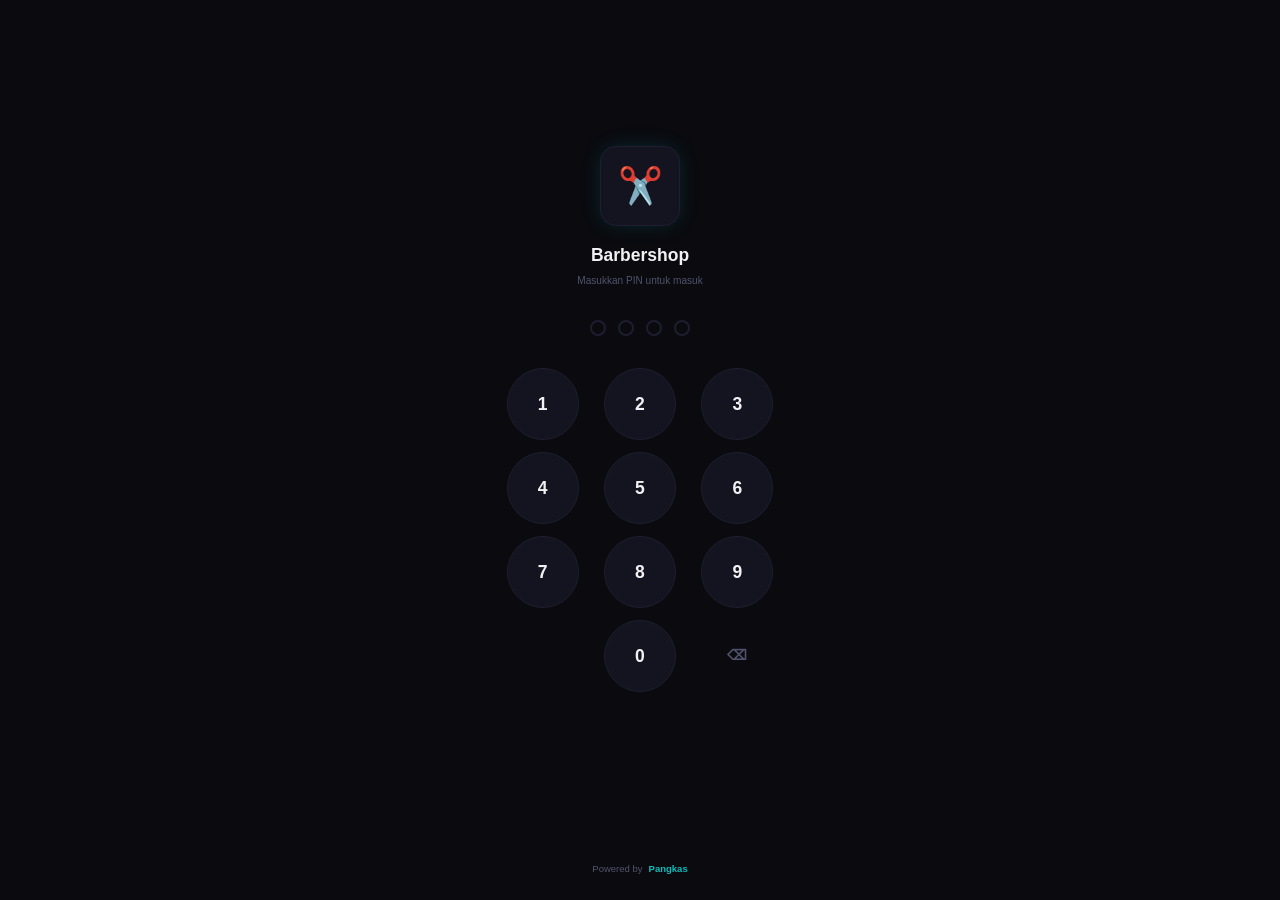
==== index.html @ e105e0fd "Initial release: Pangkas v1.0 — Barbershop management PWA Features: - POS/Kasir with multi-payment (" ====
<!DOCTYPE html>
<html lang="id">
<head>
  <meta charset="UTF-8">
  <meta name="viewport" content="width=device-width, initial-scale=1.0, maximum-scale=1.0, user-scalable=no">
  <meta name="apple-mobile-web-app-capable" content="yes">
  <meta name="apple-mobile-web-app-status-bar-style" content="black-translucent">
  <meta name="mobile-web-app-capable" content="yes">
  <meta name="theme-color" content="#0ABFBC">
  <meta name="description" content="Pangkas — Sistem manajemen barbershop modern">
  <title>Pangkas</title>
  <link rel="manifest" href="manifest.json">
  <link rel="icon" type="image/svg+xml" href="data:image/svg+xml,%3Csvg xmlns='http://www.w3.org/2000/svg' viewBox='0 0 32 32'%3E%3Ctext x='4' y='26' font-size='28'%3E✂️%3C/text%3E%3C/svg%3E">
  <link rel="apple-touch-icon" href="icons/icon-192.png">
  <link rel="stylesheet" href="css/core.css">
  <link rel="stylesheet" href="css/components.css">
  <link rel="stylesheet" href="css/pages.css">
</head>
<body>

  <!-- ============================================
       LOGIN SCREEN
       ============================================ -->
  <div id="login-screen">
    <!-- Logo -->
    <div class="login-logo">✂️</div>

    <!-- Shop Name (filled by JS from settings) -->
    <div class="login-shop-name" id="login-shop-name">Barbershop</div>
    <div class="login-subtitle">Masukkan PIN untuk masuk</div>

    <!-- PIN Display (4 dots) -->
    <div class="pin-display" id="pin-display">
      <div class="pin-dot" data-index="0"></div>
      <div class="pin-dot" data-index="1"></div>
      <div class="pin-dot" data-index="2"></div>
      <div class="pin-dot" data-index="3"></div>
    </div>

    <!-- PIN Pad -->
    <div class="pin-pad" id="pin-pad">
      <button class="pin-key" data-key="1">1</button>
      <button class="pin-key" data-key="2">2</button>
      <button class="pin-key" data-key="3">3</button>
      <button class="pin-key" data-key="4">4</button>
      <button class="pin-key" data-key="5">5</button>
      <button class="pin-key" data-key="6">6</button>
      <button class="pin-key" data-key="7">7</button>
      <button class="pin-key" data-key="8">8</button>
      <button class="pin-key" data-key="9">9</button>
      <button class="pin-key empty"></button>
      <button class="pin-key" data-key="0">0</button>
      <button class="pin-key backspace" data-key="back">⌫</button>
    </div>

    <!-- Error Message -->
    <div class="pin-error-msg" id="pin-error"></div>

    <!-- Footer -->
    <div class="login-footer">
      Powered by <span>Pangkas</span>
    </div>
  </div>

  <!-- ============================================
       ONBOARDING SCREEN
       ============================================ -->
  <div id="onboarding-screen">
    <!-- Progress Dots -->
    <div class="onboard-progress" id="onboard-progress">
      <div class="onboard-dot active" data-step="0"></div>
      <div class="onboard-dot" data-step="1"></div>
      <div class="onboard-dot" data-step="2"></div>
    </div>

    <!-- Step 1: Shop Info -->
    <div class="onboard-step active" data-step="0">
      <div class="onboard-icon">🏪</div>
      <h2 class="onboard-title">Info Barbershop</h2>
      <p class="onboard-desc">Isi nama dan alamat barbershop kamu untuk memulai.</p>
      <div class="onboard-form">
        <div class="input-group">
          <label for="ob-shop-name">Nama Barbershop</label>
          <input type="text" class="input" id="ob-shop-name" placeholder="contoh: Jaya Barber">
        </div>
        <div class="input-group">
          <label for="ob-shop-address">Alamat</label>
          <input type="text" class="input" id="ob-shop-address" placeholder="Jl. Merdeka No. 10">
        </div>
        <div class="input-group">
          <label for="ob-shop-phone">No. Telepon / WhatsApp</label>
          <input type="tel" class="input" id="ob-shop-phone" placeholder="08123456789">
        </div>
      </div>
      <div class="onboard-actions">
        <button class="btn btn-primary btn-full" id="ob-next-0">Lanjut →</button>
      </div>
    </div>

    <!-- Step 2: Services -->
    <div class="onboard-step" data-step="1">
      <div class="onboard-icon">💈</div>
      <h2 class="onboard-title">Layanan</h2>
      <p class="onboard-desc">Tambahkan layanan yang tersedia di barbershop kamu.</p>
      <div class="onboard-form">
        <div id="ob-services-list">
          <!-- Default services, editable -->
          <div class="input-group" style="flex-direction:row; gap:var(--sp-sm);">
            <input type="text" class="input" value="Potong Rambut" placeholder="Nama layanan" style="flex:2">
            <input type="number" class="input" value="35000" placeholder="Harga" style="flex:1; font-family:var(--font-mono)">
          </div>
          <div class="input-group" style="flex-direction:row; gap:var(--sp-sm);">
            <input type="text" class="input" value="Cukur Kumis" placeholder="Nama layanan" style="flex:2">
            <input type="number" class="input" value="15000" placeholder="Harga" style="flex:1; font-family:var(--font-mono)">
          </div>
          <div class="input-group" style="flex-direction:row; gap:var(--sp-sm);">
            <input type="text" class="input" value="Creambath" placeholder="Nama layanan" style="flex:2">
            <input type="number" class="input" value="50000" placeholder="Harga" style="flex:1; font-family:var(--font-mono)">
          </div>
        </div>
        <button class="btn btn-ghost btn-sm" id="ob-add-service" style="align-self:flex-start">+ Tambah layanan</button>
      </div>
      <div class="onboard-actions">
        <button class="btn btn-outline" id="ob-back-1">← Kembali</button>
        <button class="btn btn-primary" id="ob-next-1">Lanjut →</button>
      </div>
    </div>

    <!-- Step 3: Staff & PIN -->
    <div class="onboard-step" data-step="2">
      <div class="onboard-icon">👤</div>
      <h2 class="onboard-title">Staff & PIN</h2>
      <p class="onboard-desc">Tambahkan tukang cukur dan buat PIN admin untuk keamanan.</p>
      <div class="onboard-form">
        <div class="input-group">
          <label for="ob-owner-name">Nama Kamu (Pemilik)</label>
          <input type="text" class="input" id="ob-owner-name" placeholder="Nama pemilik">
        </div>
        <div class="input-group">
          <label for="ob-barber-name">Nama Tukang Cukur 1</label>
          <input type="text" class="input" id="ob-barber-name" placeholder="Nama tukang cukur">
        </div>
        <div class="input-group">
          <label for="ob-pin">PIN Admin (4 digit)</label>
          <input type="password" class="input" id="ob-pin" placeholder="••••" maxlength="4" inputmode="numeric" pattern="[0-9]{4}" style="font-family:var(--font-mono); letter-spacing:0.5em; text-align:center; font-size:var(--fs-xl)">
        </div>
      </div>
      <div class="onboard-actions">
        <button class="btn btn-outline" id="ob-back-2">← Kembali</button>
        <button class="btn btn-primary" id="ob-finish">Mulai Pangkas! ✂️</button>
      </div>
    </div>
  </div>

  <!-- ============================================
       APP SHELL (hidden until logged in)
       ============================================ -->
  <div id="app" style="display:none">

    <!-- Top Bar -->
    <header id="topbar">
      <div class="topbar-left">
        <span class="topbar-shop" id="topbar-shop-name">Barbershop</span>
      </div>
      <div class="topbar-right">
        <div class="topbar-user" id="topbar-user">
          <div class="avatar">A</div>
          <span class="topbar-user-name" id="topbar-user-name">Admin</span>
        </div>
      </div>
    </header>

    <!-- Page Container -->
    <main id="page-container">

      <!-- ========== HOME PAGE ========== -->
      <div class="page active" id="page-home">
        <div class="home-greeting">
          <div class="greeting-text" id="greeting-text">Selamat pagi,</div>
          <div class="greeting-name" id="greeting-name">Admin 👋</div>
        </div>

        <!-- Today's Stats -->
        <div class="home-stats">
          <div class="home-stat">
            <div class="home-stat-icon">💰</div>
            <div class="home-stat-value mono" id="stat-revenue">Rp 0</div>
            <div class="home-stat-label">Pendapatan</div>
          </div>
          <div class="home-stat">
            <div class="home-stat-icon">✂️</div>
            <div class="home-stat-value mono" id="stat-customers">0</div>
            <div class="home-stat-label">Pelanggan</div>
          </div>
          <div class="home-stat">
            <div class="home-stat-icon">📋</div>
            <div class="home-stat-value mono" id="stat-queue">0</div>
            <div class="home-stat-label">Antrian</div>
          </div>
          <div class="home-stat">
            <div class="home-stat-icon">👥</div>
            <div class="home-stat-value mono" id="stat-members">0</div>
            <div class="home-stat-label">Member</div>
          </div>
        </div>

        <!-- Quick Actions -->
        <div class="section">
          <div class="section-title">Aksi Cepat</div>
          <div class="quick-actions">
            <div class="quick-action" data-action="new-transaction">
              <div class="quick-action-icon">💰</div>
              <div class="quick-action-label">Kasir</div>
            </div>
            <div class="quick-action" data-action="add-queue">
              <div class="quick-action-icon">📋</div>
              <div class="quick-action-label">Antrian</div>
            </div>
            <div class="quick-action" data-action="add-member">
              <div class="quick-action-icon">👤</div>
              <div class="quick-action-label">Member</div>
            </div>
            <div class="quick-action" data-action="view-reports">
              <div class="quick-action-icon">📊</div>
              <div class="quick-action-label">Laporan</div>
            </div>
          </div>
        </div>

        <!-- Recent Transactions -->
        <div class="section">
          <div class="section-title">
            Transaksi Terakhir
            <span class="card-action" id="view-all-tx">Lihat semua</span>
          </div>
          <div class="recent-list" id="recent-transactions">
            <!-- Empty state (default) -->
            <div class="empty">
              <div class="empty-icon">📋</div>
              <div class="empty-title">Belum ada transaksi</div>
              <div class="empty-text">Transaksi hari ini akan muncul di sini</div>
            </div>
          </div>
        </div>
      </div>

      <!-- ========== KASIR (POS) PAGE ========== -->
      <div class="page" id="page-kasir">
        <div class="kasir-layout">
          <!-- Barber Selector -->
          <div class="section">
            <div class="section-title">Tukang Cukur</div>
            <div class="barber-selector" id="barber-selector">
              <!-- Filled by JS -->
            </div>
          </div>

          <!-- Customer Input -->
          <div class="section">
            <div class="kasir-customer">
              <input type="text" class="input" id="kasir-customer-name" placeholder="Nama pelanggan (opsional)">
              <button class="btn btn-icon btn-outline" id="kasir-search-member" title="Cari member">👥</button>
            </div>
          </div>

          <!-- Service Grid -->
          <div class="section">
            <div class="section-title">Pilih Layanan</div>
            <div class="svc-grid" id="service-grid">
              <!-- Filled by JS -->
            </div>
          </div>
        </div>

        <!-- Cart Peek Bar -->
        <div class="cart-peek" id="cart-peek">
          <div class="cart-peek-left">
            <div class="cart-peek-count" id="cart-count">0</div>
            <div class="cart-peek-label">item dipilih</div>
          </div>
          <div class="cart-peek-total" id="cart-total">Rp 0</div>
        </div>
      </div>

      <!-- ========== ANTRIAN (QUEUE) PAGE ========== -->
      <div class="page" id="page-antrian">
        <div class="antrian-header">
          <div>
            <div class="page-title" style="margin-bottom:0">Antrian</div>
            <div class="fs-small text-muted">Kelola antrian pelanggan</div>
          </div>
          <button class="btn btn-primary btn-sm" id="add-queue-btn">+ Tambah</button>
        </div>

        <!-- Filter chips -->
        <div class="antrian-filters" id="antrian-filters">
          <div class="chip active" data-filter="all">Semua</div>
          <div class="chip" data-filter="waiting">Menunggu</div>
          <div class="chip" data-filter="serving">Dilayani</div>
          <div class="chip" data-filter="done">Selesai</div>
        </div>

        <!-- Queue List -->
        <div class="antrian-list" id="antrian-list">
          <div class="empty">
            <div class="empty-icon">📋</div>
            <div class="empty-title">Antrian kosong</div>
            <div class="empty-text">Tambah pelanggan ke antrian untuk mulai</div>
          </div>
        </div>
      </div>

      <!-- ========== MEMBER PAGE ========== -->
      <div class="page" id="page-member">
        <div class="flex items-center justify-between mb-lg">
          <div class="page-title" style="margin-bottom:0">Member</div>
          <button class="btn btn-primary btn-sm" id="add-member-btn">+ Tambah</button>
        </div>

        <!-- Search -->
        <div class="member-search">
          <div class="search-input">
            <input type="text" class="input" id="member-search-input" placeholder="Cari member...">
          </div>
        </div>

        <!-- Member List -->
        <div class="member-list" id="member-list">
          <div class="empty">
            <div class="empty-icon">👥</div>
            <div class="empty-title">Belum ada member</div>
            <div class="empty-text">Daftarkan pelanggan setia sebagai member</div>
          </div>
        </div>
      </div>

      <!-- ========== LAINNYA (MORE) PAGE ========== -->
      <div class="page" id="page-lainnya">
        <div class="page-title">Lainnya</div>

        <!-- Main menu (shown by default) -->
        <div id="lainnya-menu">
          <!-- Operations -->
          <div class="admin-menu">
            <div class="admin-menu-title">Operasional</div>
            <div class="list-item" data-subpage="janji">
              <div class="list-item-icon">📅</div>
              <div class="list-item-content">
                <div class="list-item-title">Janji Temu</div>
                <div class="list-item-subtitle">Kelola jadwal booking</div>
              </div>
              <div class="list-item-trail">→</div>
            </div>
            <div class="list-item" data-subpage="hutang">
              <div class="list-item-icon">📝</div>
              <div class="list-item-content">
                <div class="list-item-title">Hutang</div>
                <div class="list-item-subtitle">Catatan piutang pelanggan</div>
              </div>
              <div class="list-item-trail">→</div>
            </div>
            <div class="list-item" data-subpage="belanja">
              <div class="list-item-icon">🛒</div>
              <div class="list-item-content">
                <div class="list-item-title">Belanja</div>
                <div class="list-item-subtitle">Pencatatan pengeluaran</div>
              </div>
              <div class="list-item-trail">→</div>
            </div>
            <div class="list-item" data-subpage="laporan">
              <div class="list-item-icon">📊</div>
              <div class="list-item-content">
                <div class="list-item-title">Laporan</div>
                <div class="list-item-subtitle">Ringkasan pendapatan & statistik</div>
              </div>
              <div class="list-item-trail">→</div>
            </div>
          </div>

          <!-- Settings -->
          <div class="admin-menu">
            <div class="admin-menu-title">Pengaturan</div>
            <div class="list-item" data-subpage="admin-toko">
              <div class="list-item-icon">🏪</div>
              <div class="list-item-content">
                <div class="list-item-title">Info Toko</div>
                <div class="list-item-subtitle">Nama, alamat, jam operasional</div>
              </div>
              <div class="list-item-trail">→</div>
            </div>
            <div class="list-item" data-subpage="admin-layanan">
              <div class="list-item-icon">💈</div>
              <div class="list-item-content">
                <div class="list-item-title">Layanan & Harga</div>
                <div class="list-item-subtitle">Kelola daftar layanan</div>
              </div>
              <div class="list-item-trail">→</div>
            </div>
            <div class="list-item" data-subpage="admin-staff">
              <div class="list-item-icon">👤</div>
              <div class="list-item-content">
                <div class="list-item-title">Staff</div>
                <div class="list-item-subtitle">Kelola tukang cukur & kasir</div>
              </div>
              <div class="list-item-trail">→</div>
            </div>
            <div class="list-item" data-subpage="admin-pin">
              <div class="list-item-icon">🔒</div>
              <div class="list-item-content">
                <div class="list-item-title">Keamanan</div>
                <div class="list-item-subtitle">Ubah PIN, kelola akses</div>
              </div>
              <div class="list-item-trail">→</div>
            </div>
          </div>

          <!-- Logout -->
          <button class="logout-btn" id="btn-logout">
            🚪 Keluar
          </button>

          <!-- Version -->
          <div class="admin-version">
            <span>Pangkas</span> v1.0.0
          </div>
        </div>

        <!-- Sub-pages (hidden by default, shown when menu item clicked) -->
        <div class="subpage" id="subpage-janji">
          <div class="subpage-header">
            <div class="subpage-back" data-back="lainnya">←</div>
            <h2>Janji Temu</h2>
          </div>
          <!-- Calendar -->
          <div class="calendar-header">
            <div class="calendar-nav">
              <button class="btn btn-icon btn-ghost btn-sm" id="cal-prev">←</button>
              <div class="calendar-month" id="cal-month">April 2026</div>
              <button class="btn btn-icon btn-ghost btn-sm" id="cal-next">→</button>
            </div>
            <button class="btn btn-primary btn-sm" id="add-appointment-btn">+ Tambah</button>
          </div>
          <div class="calendar-grid" id="calendar-grid">
            <div class="calendar-day-label">Min</div>
            <div class="calendar-day-label">Sen</div>
            <div class="calendar-day-label">Sel</div>
            <div class="calendar-day-label">Rab</div>
            <div class="calendar-day-label">Kam</div>
            <div class="calendar-day-label">Jum</div>
            <div class="calendar-day-label">Sab</div>
            <!-- Calendar days filled by JS -->
          </div>
          <div class="section-title" style="margin-top:var(--sp-lg)">
            Janji Hari Ini
          </div>
          <div class="appointment-list" id="appointment-list">
            <div class="empty">
              <div class="empty-icon">📅</div>
              <div class="empty-title">Tidak ada janji</div>
              <div class="empty-text">Belum ada janji temu untuk hari ini</div>
            </div>
          </div>
        </div>

        <div class="subpage" id="subpage-hutang">
          <div class="subpage-header">
            <div class="subpage-back" data-back="lainnya">←</div>
            <h2>Hutang</h2>
          </div>
          <div class="hutang-summary">
            <div class="stat-card">
              <div class="stat-label">Total Piutang</div>
              <div class="stat-number" id="hutang-total" style="color:var(--ember)">Rp 0</div>
            </div>
            <div class="stat-card">
              <div class="stat-label">Sudah Bayar</div>
              <div class="stat-number" id="hutang-paid" style="color:var(--sage)">Rp 0</div>
            </div>
          </div>
          <div class="section-title">
            Daftar Hutang
            <button class="btn btn-primary btn-sm" id="add-hutang-btn">+ Tambah</button>
          </div>
          <div class="hutang-list" id="hutang-list">
            <div class="empty">
              <div class="empty-icon">📝</div>
              <div class="empty-title">Tidak ada hutang</div>
              <div class="empty-text">Belum ada catatan piutang</div>
            </div>
          </div>
        </div>

        <div class="subpage" id="subpage-belanja">
          <div class="subpage-header">
            <div class="subpage-back" data-back="lainnya">←</div>
            <h2>Belanja</h2>
          </div>
          <div class="hutang-summary">
            <div class="stat-card">
              <div class="stat-label">Total Bulan Ini</div>
              <div class="stat-number" id="belanja-total" style="color:var(--ember)">Rp 0</div>
            </div>
            <div class="stat-card">
              <div class="stat-label">Jumlah Item</div>
              <div class="stat-number" id="belanja-count">0</div>
            </div>
          </div>
          <div class="section-title">
            Pengeluaran
            <button class="btn btn-primary btn-sm" id="add-belanja-btn">+ Tambah</button>
          </div>
          <div class="belanja-list" id="belanja-list">
            <div class="empty">
              <div class="empty-icon">🛒</div>
              <div class="empty-title">Belum ada pengeluaran</div>
              <div class="empty-text">Catat pengeluaran untuk melacak belanja</div>
            </div>
          </div>
        </div>

        <div class="subpage" id="subpage-laporan">
          <div class="subpage-header">
            <div class="subpage-back" data-back="lainnya">←</div>
            <h2>Laporan</h2>
          </div>
          <!-- Period selector -->
          <div class="report-period" id="report-period">
            <div class="chip active" data-period="today">Hari Ini</div>
            <div class="chip" data-period="week">Minggu Ini</div>
            <div class="chip" data-period="month">Bulan Ini</div>
            <div class="chip" data-period="year">Tahun Ini</div>
          </div>
          <!-- Summary -->
          <div class="report-summary" id="report-summary">
            <div class="stat-card">
              <div class="stat-label">Pendapatan</div>
              <div class="stat-number" style="color:var(--sage)">Rp 0</div>
            </div>
            <div class="stat-card">
              <div class="stat-label">Pengeluaran</div>
              <div class="stat-number" style="color:var(--ember)">Rp 0</div>
            </div>
            <div class="stat-card">
              <div class="stat-label">Laba Bersih</div>
              <div class="stat-number" style="color:var(--teal)">Rp 0</div>
            </div>
            <div class="stat-card">
              <div class="stat-label">Pelanggan</div>
              <div class="stat-number">0</div>
            </div>
          </div>
          <!-- Chart -->
          <div class="section-title">Grafik Pendapatan</div>
          <div class="report-chart-area" id="report-chart">
            <div class="chart-bars" id="chart-bars">
              <!-- Filled by JS -->
            </div>
          </div>
          <!-- Top services -->
          <div class="section-title">Layanan Terpopuler</div>
          <div id="report-top-services">
            <div class="empty">
              <div class="empty-icon">📊</div>
              <div class="empty-title">Belum ada data</div>
              <div class="empty-text">Data akan muncul setelah ada transaksi</div>
            </div>
          </div>
        </div>

        <div class="subpage" id="subpage-admin-toko">
          <div class="subpage-header">
            <div class="subpage-back" data-back="lainnya">←</div>
            <h2>Info Toko</h2>
          </div>
          <div class="card">
            <div class="flex-col gap-lg">
              <div class="input-group">
                <label for="admin-shop-name">Nama Barbershop</label>
                <input type="text" class="input" id="admin-shop-name" placeholder="Nama barbershop">
              </div>
              <div class="input-group">
                <label for="admin-shop-address">Alamat</label>
                <input type="text" class="input" id="admin-shop-address" placeholder="Alamat lengkap">
              </div>
              <div class="input-group">
                <label for="admin-shop-phone">No. Telepon</label>
                <input type="tel" class="input" id="admin-shop-phone" placeholder="08123456789">
              </div>
              <div class="grid-2">
                <div class="input-group">
                  <label for="admin-open-time">Jam Buka</label>
                  <input type="time" class="input" id="admin-open-time" value="08:00">
                </div>
                <div class="input-group">
                  <label for="admin-close-time">Jam Tutup</label>
                  <input type="time" class="input" id="admin-close-time" value="21:00">
                </div>
              </div>
              <button class="btn btn-primary btn-full" id="save-shop-info">Simpan</button>
            </div>
          </div>
        </div>

        <div class="subpage" id="subpage-admin-layanan">
          <div class="subpage-header">
            <div class="subpage-back" data-back="lainnya">←</div>
            <h2>Layanan & Harga</h2>
          </div>
          <div class="section-title">
            Daftar Layanan
            <button class="btn btn-primary btn-sm" id="add-service-btn">+ Tambah</button>
          </div>
          <div id="admin-service-list">
            <!-- Filled by JS -->
          </div>
        </div>

        <div class="subpage" id="subpage-admin-staff">
          <div class="subpage-header">
            <div class="subpage-back" data-back="lainnya">←</div>
            <h2>Staff</h2>
          </div>
          <div class="section-title">
            Daftar Staff
            <button class="btn btn-primary btn-sm" id="add-staff-btn">+ Tambah</button>
          </div>
          <div id="admin-staff-list">
            <!-- Filled by JS -->
          </div>
        </div>

        <div class="subpage" id="subpage-admin-pin">
          <div class="subpage-header">
            <div class="subpage-back" data-back="lainnya">←</div>
            <h2>Keamanan</h2>
          </div>
          <div class="card">
            <div class="flex-col gap-lg">
              <div class="input-group">
                <label for="admin-old-pin">PIN Lama</label>
                <input type="password" class="input" id="admin-old-pin" maxlength="4" inputmode="numeric" placeholder="••••" style="font-family:var(--font-mono); letter-spacing:0.5em; text-align:center">
              </div>
              <div class="input-group">
                <label for="admin-new-pin">PIN Baru</label>
                <input type="password" class="input" id="admin-new-pin" maxlength="4" inputmode="numeric" placeholder="••••" style="font-family:var(--font-mono); letter-spacing:0.5em; text-align:center">
              </div>
              <div class="input-group">
                <label for="admin-confirm-pin">Konfirmasi PIN Baru</label>
                <input type="password" class="input" id="admin-confirm-pin" maxlength="4" inputmode="numeric" placeholder="••••" style="font-family:var(--font-mono); letter-spacing:0.5em; text-align:center">
              </div>
              <button class="btn btn-primary btn-full" id="save-pin">Ubah PIN</button>
            </div>
          </div>
        </div>
      </div>

    </main>

    <!-- Bottom Navigation -->
    <nav id="bottom-nav" class="bottom-nav">
      <div class="nav-item active" data-page="home">
        <span class="nav-icon">🏠</span>
        <span class="nav-label">Home</span>
      </div>
      <div class="nav-item" data-page="kasir">
        <span class="nav-icon">💰</span>
        <span class="nav-label">Kasir</span>
      </div>
      <div class="nav-item" data-page="antrian">
        <span class="nav-icon">📋</span>
        <span class="nav-label">Antrian</span>
        <span class="nav-badge" id="nav-badge-antrian" style="display:none">0</span>
      </div>
      <div class="nav-item" data-page="member">
        <span class="nav-icon">👥</span>
        <span class="nav-label">Member</span>
      </div>
      <div class="nav-item" data-page="lainnya">
        <span class="nav-icon">☰</span>
        <span class="nav-label">Lainnya</span>
      </div>
    </nav>

    <!-- Cart / Bottom Sheet -->
    <div class="sheet-backdrop" id="sheet-backdrop"></div>
    <div class="bottom-sheet" id="cart-sheet">
      <div class="sheet-handle"></div>
      <div class="sheet-header">
        <h3>🛒 Keranjang</h3>
        <button class="btn btn-ghost btn-sm" id="clear-cart">Hapus semua</button>
      </div>
      <div class="sheet-body">
        <div id="cart-items">
          <!-- Filled by JS -->
        </div>
      </div>
      <div class="sheet-footer">
        <div class="cart-total">
          <div class="cart-total-label">Total</div>
          <div class="cart-total-amount" id="sheet-total">Rp 0</div>
        </div>
        <button class="btn btn-primary btn-full btn-lg" id="btn-checkout" style="margin-top:var(--sp-md)">
          Bayar Sekarang
        </button>
      </div>
    </div>

    <!-- Modal Overlay -->
    <div class="modal-overlay" id="modal-overlay">
      <div class="modal" id="modal">
        <div class="modal-header">
          <h3 id="modal-title">Modal</h3>
          <button class="modal-close" id="modal-close">✕</button>
        </div>
        <div class="modal-body" id="modal-body">
          <!-- Dynamic content -->
        </div>
        <div class="modal-footer" id="modal-footer">
          <!-- Dynamic buttons -->
        </div>
      </div>
    </div>

    <!-- Toast Container -->
    <div class="toast-container" id="toast-container"></div>
  </div>

  <!-- Scripts -->
  <script src="js/db.js"></script>
  <script src="js/utils.js"></script>
  <script src="js/ui.js"></script>
  <script src="js/app.js"></script>
  <script src="js/pages/login.js"></script>
  <script src="js/pages/onboarding.js"></script>
  <script src="js/pages/home.js"></script>
  <script src="js/pages/kasir.js"></script>
  <script src="js/pages/antrian.js"></script>
  <script src="js/pages/janji.js"></script>
  <script src="js/pages/member.js"></script>
  <script src="js/pages/laporan.js"></script>
  <script src="js/pages/hutang.js"></script>
  <script src="js/pages/belanja.js"></script>
  <script src="js/pages/admin.js"></script>
</body>
</html>
---- css/core.css ----
/* ============================================
   PANGKAS — Design Tokens & Reset
   ============================================ */

/* --- Design Tokens --- */
:root {
  /* Surfaces */
  --bg:    #0a0a0f;
  --s1:    #0f0f1a;
  --s2:    #141420;
  --s3:    #1a1a2a;
  --b1:    #1e1e30;

  /* Primary */
  --teal:      #0ABFBC;
  --teal2:     #08a0a0;
  --teal-glow: rgba(10, 191, 188, .15);

  /* Text */
  --ivory: #F1F1F3;
  --ash:   #52526e;

  /* Semantic */
  --sage:  #10B981;
  --ember: #EF4444;
  --gold:  #F59E0B;

  /* Radius */
  --rad:    12px;
  --rad-sm: 8px;
  --rad-lg: 16px;
  --rad-xl: 24px;

  /* Shadows */
  --shadow-sm: 0 1px 3px rgba(0, 0, 0, .3);
  --shadow-md: 0 4px 12px rgba(0, 0, 0, .4);
  --shadow-lg: 0 8px 32px rgba(0, 0, 0, .5);
  --shadow-glow: 0 0 20px var(--teal-glow);

  /* Typography */
  --font-sans: 'Inter', -apple-system, BlinkMacSystemFont, 'Segoe UI', Roboto, Oxygen, Ubuntu, Cantarell, 'Helvetica Neue', sans-serif;
  --font-mono: 'JetBrains Mono', 'Fira Code', 'Courier New', monospace;

  /* Type Scale */
  --fs-tiny:    0.68rem;
  --fs-small:   0.72rem;
  --fs-body:    0.82rem;
  --fs-large:   1rem;
  --fs-xl:      1.25rem;
  --fs-display: 1.6rem;
  --fs-hero:    2.2rem;

  /* Line heights */
  --lh-tight:  1.2;
  --lh-normal: 1.5;
  --lh-loose:  1.7;

  /* Spacing */
  --sp-xs: 4px;
  --sp-sm: 8px;
  --sp-md: 12px;
  --sp-lg: 16px;
  --sp-xl: 24px;
  --sp-2xl: 32px;
  --sp-3xl: 48px;

  /* Transitions */
  --ease-out:    cubic-bezier(.16, 1, .3, 1);
  --ease-bounce: cubic-bezier(.34, 1.56, .64, 1);
  --dur-fast: 150ms;
  --dur-normal: 250ms;
  --dur-slow: 400ms;

  /* Z-index layers */
  --z-base:    1;
  --z-nav:     100;
  --z-modal:   500;
  --z-toast:   600;
  --z-overlay: 400;

  /* Safe area */
  --safe-top:    env(safe-area-inset-top, 0px);
  --safe-bottom: env(safe-area-inset-bottom, 0px);
  --safe-left:   env(safe-area-inset-left, 0px);
  --safe-right:  env(safe-area-inset-right, 0px);

  /* Nav height */
  --nav-h: 64px;
  --topbar-h: 52px;
}

/* --- Modern Reset --- */
*,
*::before,
*::after {
  box-sizing: border-box;
  margin: 0;
  padding: 0;
}

html {
  font-size: 14px;
  -webkit-text-size-adjust: 100%;
  -webkit-tap-highlight-color: transparent;
  scroll-behavior: smooth;
  text-rendering: optimizeLegibility;
  -webkit-font-smoothing: antialiased;
  -moz-osx-font-smoothing: grayscale;
}

body {
  font-family: var(--font-sans);
  font-size: var(--fs-body);
  line-height: var(--lh-normal);
  color: var(--ivory);
  background: var(--bg);
  display: flex;
  flex-direction: column;
  min-height: 100dvh;
  overflow-x: hidden;
  overscroll-behavior-y: contain;
}

/* Remove default styles */
a {
  color: var(--teal);
  text-decoration: none;
}

a:hover {
  color: var(--teal2);
}

img, svg {
  display: block;
  max-width: 100%;
  height: auto;
}

button, input, select, textarea {
  font: inherit;
  color: inherit;
  border: none;
  outline: none;
  background: none;
}

button {
  cursor: pointer;
  -webkit-user-select: none;
  user-select: none;
}

ul, ol {
  list-style: none;
}

h1, h2, h3, h4, h5, h6 {
  font-weight: 600;
  line-height: var(--lh-tight);
}

/* --- Scrollbar --- */
* {
  scrollbar-width: thin;
  scrollbar-color: var(--b1) transparent;
}

::-webkit-scrollbar {
  width: 5px;
  height: 5px;
}

::-webkit-scrollbar-track {
  background: transparent;
}

::-webkit-scrollbar-thumb {
  background: var(--b1);
  border-radius: 10px;
}

::-webkit-scrollbar-thumb:hover {
  background: var(--ash);
}

/* --- Selection --- */
::selection {
  background: var(--teal);
  color: var(--bg);
}

/* --- Focus visible --- */
:focus-visible {
  outline: 2px solid var(--teal);
  outline-offset: 2px;
}

/* --- Utility: Visually hidden --- */
.sr-only {
  position: absolute;
  width: 1px;
  height: 1px;
  padding: 0;
  margin: -1px;
  overflow: hidden;
  clip: rect(0, 0, 0, 0);
  white-space: nowrap;
  border: 0;
}

/* --- Monospace for prices --- */
.mono, .price {
  font-family: var(--font-mono);
  font-variant-numeric: tabular-nums;
}

/* --- Type utilities --- */
.fs-tiny    { font-size: var(--fs-tiny); }
.fs-small   { font-size: var(--fs-small); }
.fs-body    { font-size: var(--fs-body); }
.fs-large   { font-size: var(--fs-large); }
.fs-xl      { font-size: var(--fs-xl); }
.fs-display { font-size: var(--fs-display); }

.text-muted   { color: var(--ash); }
.text-teal    { color: var(--teal); }
.text-success { color: var(--sage); }
.text-danger  { color: var(--ember); }
.text-warning { color: var(--gold); }
.text-center  { text-align: center; }
.text-right   { text-align: right; }

.fw-400 { font-weight: 400; }
.fw-500 { font-weight: 500; }
.fw-600 { font-weight: 600; }
.fw-700 { font-weight: 700; }

/* --- Layout helpers --- */
.flex       { display: flex; }
.flex-col   { display: flex; flex-direction: column; }
.flex-wrap  { flex-wrap: wrap; }
.items-center { align-items: center; }
.justify-center { justify-content: center; }
.justify-between { justify-content: space-between; }
.gap-xs  { gap: var(--sp-xs); }
.gap-sm  { gap: var(--sp-sm); }
.gap-md  { gap: var(--sp-md); }
.gap-lg  { gap: var(--sp-lg); }
.gap-xl  { gap: var(--sp-xl); }
.flex-1  { flex: 1; }
.w-full  { width: 100%; }

/* --- Spacing utilities --- */
.p-sm  { padding: var(--sp-sm); }
.p-md  { padding: var(--sp-md); }
.p-lg  { padding: var(--sp-lg); }
.p-xl  { padding: var(--sp-xl); }
.px-md { padding-inline: var(--sp-md); }
.px-lg { padding-inline: var(--sp-lg); }
.py-md { padding-block: var(--sp-md); }
.py-lg { padding-block: var(--sp-lg); }
.mt-sm { margin-top: var(--sp-sm); }
.mt-md { margin-top: var(--sp-md); }
.mt-lg { margin-top: var(--sp-lg); }
.mb-sm { margin-bottom: var(--sp-sm); }
.mb-md { margin-bottom: var(--sp-md); }
.mb-lg { margin-bottom: var(--sp-lg); }

/* --- Truncate --- */
.truncate {
  overflow: hidden;
  text-overflow: ellipsis;
  white-space: nowrap;
}

/* --- Animations --- */
@keyframes fadeIn {
  from { opacity: 0; }
  to   { opacity: 1; }
}

@keyframes slideUp {
  from { opacity: 0; transform: translateY(20px); }
  to   { opacity: 1; transform: translateY(0); }
}

@keyframes slideDown {
  from { opacity: 0; transform: translateY(-20px); }
  to   { opacity: 1; transform: translateY(0); }
}

@keyframes slideInRight {
  from { opacity: 0; transform: translateX(30px); }
  to   { opacity: 1; transform: translateX(0); }
}

@keyframes scaleIn {
  from { opacity: 0; transform: scale(.9); }
  to   { opacity: 1; transform: scale(1); }
}

@keyframes pulse {
  0%, 100% { opacity: 1; }
  50% { opacity: .5; }
}

@keyframes shimmer {
  0% { background-position: -200% 0; }
  100% { background-position: 200% 0; }
}

.animate-fadeIn     { animation: fadeIn var(--dur-normal) var(--ease-out); }
.animate-slideUp    { animation: slideUp var(--dur-slow) var(--ease-out); }
.animate-slideDown  { animation: slideDown var(--dur-slow) var(--ease-out); }
.animate-scaleIn    { animation: scaleIn var(--dur-normal) var(--ease-bounce); }
.animate-pulse      { animation: pulse 2s ease-in-out infinite; }
---- css/components.css ----
/* ============================================
   PANGKAS — Reusable Components
   ============================================ */

/* =============================================
   CARDS
   ============================================= */
.card {
  background: var(--s1);
  border: 1px solid var(--b1);
  border-radius: var(--rad);
  padding: var(--sp-lg);
  transition: border-color var(--dur-fast) ease,
              box-shadow var(--dur-fast) ease;
}

.card:hover {
  border-color: color-mix(in srgb, var(--b1) 70%, var(--teal) 30%);
}

.card-title {
  display: flex;
  align-items: center;
  justify-content: space-between;
  font-size: var(--fs-tiny);
  font-weight: 600;
  text-transform: uppercase;
  letter-spacing: 0.08em;
  color: var(--ash);
  margin-bottom: var(--sp-md);
}

.card-title .card-action {
  font-size: var(--fs-tiny);
  color: var(--teal);
  font-weight: 500;
  text-transform: none;
  letter-spacing: 0;
  cursor: pointer;
  transition: color var(--dur-fast) ease;
}

.card-title .card-action:hover {
  color: var(--teal2);
}

/* =============================================
   BUTTONS
   ============================================= */
.btn {
  display: inline-flex;
  align-items: center;
  justify-content: center;
  gap: var(--sp-sm);
  min-height: 44px;
  padding: 10px 20px;
  font-size: var(--fs-body);
  font-weight: 600;
  border-radius: var(--rad-sm);
  border: 1px solid transparent;
  cursor: pointer;
  transition: all var(--dur-fast) ease;
  -webkit-user-select: none;
  user-select: none;
  white-space: nowrap;
  touch-action: manipulation;
  position: relative;
  overflow: hidden;
}

.btn:active {
  transform: scale(.97);
}

.btn:disabled,
.btn[disabled] {
  opacity: .4;
  cursor: not-allowed;
  pointer-events: none;
}

/* Primary */
.btn-primary {
  background: var(--teal);
  color: var(--bg);
  border-color: var(--teal);
}

.btn-primary:hover {
  background: var(--teal2);
  border-color: var(--teal2);
  box-shadow: 0 0 16px var(--teal-glow);
}

/* Outline */
.btn-outline {
  background: transparent;
  color: var(--teal);
  border-color: var(--teal);
}

.btn-outline:hover {
  background: var(--teal-glow);
}

/* Danger */
.btn-danger {
  background: var(--ember);
  color: #fff;
  border-color: var(--ember);
}

.btn-danger:hover {
  background: #dc2626;
  border-color: #dc2626;
  box-shadow: 0 0 16px rgba(239, 68, 68, .2);
}

/* Ghost */
.btn-ghost {
  background: transparent;
  color: var(--ivory);
  border-color: transparent;
}

.btn-ghost:hover {
  background: var(--s2);
}

/* Sizes */
.btn-sm {
  min-height: 36px;
  padding: 6px 14px;
  font-size: var(--fs-small);
  border-radius: 6px;
}

.btn-lg {
  min-height: 52px;
  padding: 14px 28px;
  font-size: var(--fs-large);
  border-radius: var(--rad);
}

.btn-full {
  width: 100%;
}

/* Icon button */
.btn-icon {
  width: 44px;
  height: 44px;
  min-height: 44px;
  padding: 0;
  border-radius: var(--rad-sm);
  font-size: var(--fs-large);
}

/* =============================================
   FORM INPUTS
   ============================================= */
.input {
  display: block;
  width: 100%;
  min-height: 44px;
  padding: 10px 14px;
  font-size: var(--fs-body);
  color: var(--ivory);
  background: var(--s2);
  border: 1px solid var(--b1);
  border-radius: var(--rad-sm);
  transition: border-color var(--dur-fast) ease,
              box-shadow var(--dur-fast) ease;
}

.input::placeholder {
  color: var(--ash);
}

.input:focus {
  border-color: var(--teal);
  box-shadow: 0 0 0 3px var(--teal-glow);
}

.input:disabled {
  opacity: .5;
  cursor: not-allowed;
}

/* Textarea */
textarea.input {
  min-height: 88px;
  resize: vertical;
}

/* Select */
.select {
  display: block;
  width: 100%;
  min-height: 44px;
  padding: 10px 36px 10px 14px;
  font-size: var(--fs-body);
  color: var(--ivory);
  background: var(--s2);
  border: 1px solid var(--b1);
  border-radius: var(--rad-sm);
  appearance: none;
  background-image: url("data:image/svg+xml,%3Csvg xmlns='http://www.w3.org/2000/svg' width='12' height='12' fill='%2352526e'%3E%3Cpath d='M6 8.5L1 3.5h10z'/%3E%3C/svg%3E");
  background-repeat: no-repeat;
  background-position: right 12px center;
  background-size: 12px;
  transition: border-color var(--dur-fast) ease,
              box-shadow var(--dur-fast) ease;
  cursor: pointer;
}

.select:focus {
  border-color: var(--teal);
  box-shadow: 0 0 0 3px var(--teal-glow);
}

/* Input Group */
.input-group {
  display: flex;
  flex-direction: column;
  gap: 6px;
}

.input-group label {
  font-size: var(--fs-small);
  font-weight: 500;
  color: var(--ash);
  text-transform: uppercase;
  letter-spacing: 0.05em;
}

/* Search Input */
.search-input {
  position: relative;
}

.search-input::before {
  content: '🔍';
  position: absolute;
  left: 12px;
  top: 50%;
  transform: translateY(-50%);
  font-size: var(--fs-body);
  z-index: 1;
  pointer-events: none;
}

.search-input .input {
  padding-left: 38px;
}

/* =============================================
   BADGES
   ============================================= */
.badge {
  display: inline-flex;
  align-items: center;
  justify-content: center;
  padding: 3px 10px;
  font-size: var(--fs-tiny);
  font-weight: 600;
  border-radius: 50px;
  white-space: nowrap;
  line-height: 1.4;
}

.badge-teal {
  background: var(--teal-glow);
  color: var(--teal);
}

.badge-gold {
  background: rgba(245, 158, 11, .12);
  color: var(--gold);
}

.badge-red {
  background: rgba(239, 68, 68, .12);
  color: var(--ember);
}

.badge-gray {
  background: var(--s3);
  color: var(--ash);
}

.badge-green {
  background: rgba(16, 185, 129, .12);
  color: var(--sage);
}

/* =============================================
   GRID LAYOUTS
   ============================================= */
.grid-2 {
  display: grid;
  grid-template-columns: repeat(2, 1fr);
  gap: var(--sp-md);
}

.grid-3 {
  display: grid;
  grid-template-columns: repeat(3, 1fr);
  gap: var(--sp-md);
}

.grid-4 {
  display: grid;
  grid-template-columns: repeat(4, 1fr);
  gap: var(--sp-md);
}

@media (max-width: 360px) {
  .grid-3 { grid-template-columns: repeat(2, 1fr); }
  .grid-4 { grid-template-columns: repeat(2, 1fr); }
}

/* Stat Card */
.stat-card {
  background: var(--s1);
  border: 1px solid var(--b1);
  border-radius: var(--rad);
  padding: var(--sp-lg);
  display: flex;
  flex-direction: column;
  gap: var(--sp-xs);
}

.stat-card .stat-number {
  font-family: var(--font-mono);
  font-size: var(--fs-xl);
  font-weight: 700;
  color: var(--ivory);
  font-variant-numeric: tabular-nums;
}

.stat-card .stat-label {
  font-size: var(--fs-tiny);
  color: var(--ash);
  text-transform: uppercase;
  letter-spacing: 0.06em;
  font-weight: 500;
}

.stat-card .stat-icon {
  font-size: var(--fs-large);
  margin-bottom: var(--sp-xs);
}

/* =============================================
   SERVICE GRID (POS / KASIR)
   ============================================= */
.svc-grid {
  display: grid;
  grid-template-columns: repeat(auto-fill, minmax(140px, 1fr));
  gap: var(--sp-md);
}

.svc-btn {
  position: relative;
  display: flex;
  flex-direction: column;
  align-items: center;
  justify-content: center;
  gap: var(--sp-xs);
  min-height: 90px;
  padding: var(--sp-md);
  background: var(--s2);
  border: 1.5px solid var(--b1);
  border-radius: var(--rad);
  cursor: pointer;
  transition: all var(--dur-fast) ease;
  touch-action: manipulation;
  -webkit-user-select: none;
  user-select: none;
  text-align: center;
}

.svc-btn:hover {
  border-color: var(--teal);
  background: var(--s3);
}

.svc-btn:active {
  transform: scale(.96);
}

.svc-btn.selected {
  border-color: var(--teal);
  background: var(--teal-glow);
  box-shadow: 0 0 16px var(--teal-glow), inset 0 0 16px var(--teal-glow);
}

.svc-btn .svc-name {
  font-size: var(--fs-body);
  font-weight: 600;
  color: var(--ivory);
}

.svc-btn .svc-price {
  font-family: var(--font-mono);
  font-size: var(--fs-small);
  color: var(--teal);
  font-variant-numeric: tabular-nums;
}

.svc-qty {
  position: absolute;
  top: -6px;
  right: -6px;
  width: 24px;
  height: 24px;
  display: flex;
  align-items: center;
  justify-content: center;
  background: var(--teal);
  color: var(--bg);
  font-size: var(--fs-tiny);
  font-weight: 700;
  border-radius: 50%;
  box-shadow: var(--shadow-sm);
}

/* =============================================
   TABLES
   ============================================= */
.table-wrap {
  overflow-x: auto;
  -webkit-overflow-scrolling: touch;
  border-radius: var(--rad);
  border: 1px solid var(--b1);
}

.table {
  width: 100%;
  border-collapse: collapse;
  font-size: var(--fs-small);
  white-space: nowrap;
}

.table thead {
  background: var(--s2);
  position: sticky;
  top: 0;
  z-index: 2;
}

.table th {
  padding: var(--sp-md) var(--sp-lg);
  text-align: left;
  font-size: var(--fs-tiny);
  font-weight: 600;
  text-transform: uppercase;
  letter-spacing: 0.06em;
  color: var(--ash);
  border-bottom: 1px solid var(--b1);
}

.table td {
  padding: var(--sp-md) var(--sp-lg);
  border-bottom: 1px solid var(--b1);
  color: var(--ivory);
}

.table tbody tr {
  transition: background var(--dur-fast) ease;
}

.table tbody tr:hover {
  background: var(--s2);
}

.table tbody tr:last-child td {
  border-bottom: none;
}

/* =============================================
   MODALS
   ============================================= */
.modal-overlay {
  position: fixed;
  inset: 0;
  z-index: var(--z-overlay);
  background: rgba(0, 0, 0, .6);
  backdrop-filter: blur(4px);
  -webkit-backdrop-filter: blur(4px);
  display: flex;
  align-items: flex-end;
  justify-content: center;
  padding: var(--sp-lg);
  opacity: 0;
  visibility: hidden;
  transition: opacity var(--dur-normal) ease,
              visibility var(--dur-normal) ease;
}

.modal-overlay.active {
  opacity: 1;
  visibility: visible;
}

.modal {
  width: 100%;
  max-width: 440px;
  max-height: 85dvh;
  background: var(--s1);
  border: 1px solid var(--b1);
  border-radius: var(--rad-lg) var(--rad-lg) 0 0;
  display: flex;
  flex-direction: column;
  transform: translateY(100%);
  transition: transform var(--dur-slow) var(--ease-out);
  overflow: hidden;
}

.modal-overlay.active .modal {
  transform: translateY(0);
}

/* Desktop: center the modal */
@media (min-width: 480px) {
  .modal-overlay {
    align-items: center;
  }
  .modal {
    border-radius: var(--rad-lg);
    transform: translateY(40px);
    opacity: 0;
  }
  .modal-overlay.active .modal {
    transform: translateY(0);
    opacity: 1;
  }
}

.modal-header {
  display: flex;
  align-items: center;
  justify-content: space-between;
  padding: var(--sp-lg) var(--sp-xl);
  border-bottom: 1px solid var(--b1);
  flex-shrink: 0;
}

.modal-header h3 {
  font-size: var(--fs-large);
  font-weight: 600;
}

.modal-close {
  width: 36px;
  height: 36px;
  display: flex;
  align-items: center;
  justify-content: center;
  background: var(--s3);
  border: none;
  border-radius: 50%;
  color: var(--ash);
  font-size: var(--fs-large);
  cursor: pointer;
  transition: all var(--dur-fast) ease;
}

.modal-close:hover {
  background: var(--b1);
  color: var(--ivory);
}

.modal-body {
  padding: var(--sp-xl);
  overflow-y: auto;
  flex: 1;
}

.modal-footer {
  display: flex;
  gap: var(--sp-md);
  padding: var(--sp-lg) var(--sp-xl);
  border-top: 1px solid var(--b1);
  flex-shrink: 0;
}

.modal-footer .btn {
  flex: 1;
}

/* =============================================
   TOAST NOTIFICATIONS
   ============================================= */
.toast-container {
  position: fixed;
  top: calc(var(--sp-lg) + var(--safe-top));
  right: var(--sp-lg);
  z-index: var(--z-toast);
  display: flex;
  flex-direction: column;
  gap: var(--sp-sm);
  pointer-events: none;
  max-width: 360px;
  width: calc(100% - var(--sp-xl) * 2);
}

.toast {
  display: flex;
  align-items: center;
  gap: var(--sp-md);
  padding: var(--sp-md) var(--sp-lg);
  background: var(--s2);
  border: 1px solid var(--b1);
  border-radius: var(--rad-sm);
  box-shadow: var(--shadow-lg);
  font-size: var(--fs-small);
  font-weight: 500;
  pointer-events: auto;
  transform: translateX(110%);
  opacity: 0;
  transition: all var(--dur-slow) var(--ease-out);
}

.toast.show {
  transform: translateX(0);
  opacity: 1;
}

.toast.hide {
  transform: translateX(110%);
  opacity: 0;
}

.toast-icon {
  font-size: var(--fs-large);
  flex-shrink: 0;
}

.toast-message {
  flex: 1;
}

.toast-dismiss {
  width: 28px;
  height: 28px;
  display: flex;
  align-items: center;
  justify-content: center;
  background: transparent;
  border: none;
  color: var(--ash);
  cursor: pointer;
  border-radius: 4px;
  flex-shrink: 0;
  font-size: var(--fs-small);
  transition: background var(--dur-fast) ease;
}

.toast-dismiss:hover {
  background: var(--s3);
}

.toast-success {
  border-left: 3px solid var(--sage);
}

.toast-success .toast-icon { color: var(--sage); }

.toast-error {
  border-left: 3px solid var(--ember);
}

.toast-error .toast-icon { color: var(--ember); }

.toast-info {
  border-left: 3px solid var(--teal);
}

.toast-info .toast-icon { color: var(--teal); }

.toast-warning {
  border-left: 3px solid var(--gold);
}

.toast-warning .toast-icon { color: var(--gold); }

/* =============================================
   BOTTOM NAVIGATION
   ============================================= */
.bottom-nav {
  position: fixed;
  bottom: 0;
  left: 0;
  right: 0;
  z-index: var(--z-nav);
  height: calc(var(--nav-h) + var(--safe-bottom));
  padding-bottom: var(--safe-bottom);
  background: rgba(15, 15, 26, .85);
  backdrop-filter: blur(16px) saturate(180%);
  -webkit-backdrop-filter: blur(16px) saturate(180%);
  border-top: 1px solid var(--b1);
  display: flex;
  align-items: stretch;
}

.nav-item {
  flex: 1;
  display: flex;
  flex-direction: column;
  align-items: center;
  justify-content: center;
  gap: 3px;
  padding: var(--sp-sm) 0;
  color: var(--ash);
  font-size: var(--fs-tiny);
  font-weight: 500;
  text-decoration: none;
  cursor: pointer;
  transition: color var(--dur-fast) ease;
  touch-action: manipulation;
  -webkit-user-select: none;
  user-select: none;
  min-width: 44px;
  min-height: 44px;
  position: relative;
}

.nav-item .nav-icon {
  font-size: 20px;
  line-height: 1;
  transition: transform var(--dur-fast) var(--ease-bounce);
}

.nav-item .nav-label {
  font-size: 10px;
  letter-spacing: 0.02em;
}

.nav-item:active .nav-icon {
  transform: scale(.85);
}

.nav-item.active {
  color: var(--teal);
}

.nav-item.active::before {
  content: '';
  position: absolute;
  top: 0;
  left: 50%;
  transform: translateX(-50%);
  width: 24px;
  height: 2px;
  background: var(--teal);
  border-radius: 0 0 2px 2px;
}

.nav-item .nav-badge {
  position: absolute;
  top: 4px;
  right: calc(50% - 18px);
  width: 18px;
  height: 18px;
  display: flex;
  align-items: center;
  justify-content: center;
  background: var(--ember);
  color: #fff;
  font-size: 9px;
  font-weight: 700;
  border-radius: 50%;
}

/* =============================================
   EMPTY STATE
   ============================================= */
.empty {
  display: flex;
  flex-direction: column;
  align-items: center;
  justify-content: center;
  padding: var(--sp-3xl) var(--sp-xl);
  text-align: center;
  gap: var(--sp-md);
}

.empty-icon {
  font-size: 48px;
  opacity: .4;
  margin-bottom: var(--sp-sm);
}

.empty-title {
  font-size: var(--fs-large);
  font-weight: 600;
  color: var(--ivory);
}

.empty-text {
  font-size: var(--fs-small);
  color: var(--ash);
  max-width: 260px;
  line-height: var(--lh-loose);
}

/* =============================================
   QUEUE CARD
   ============================================= */
.queue-card {
  display: flex;
  align-items: center;
  gap: var(--sp-lg);
  padding: var(--sp-lg);
  background: var(--s1);
  border: 1px solid var(--b1);
  border-radius: var(--rad);
  border-left: 4px solid var(--b1);
  transition: all var(--dur-fast) ease;
}

.queue-card:hover {
  background: var(--s2);
}

.queue-card.waiting {
  border-left-color: var(--gold);
}

.queue-card.serving {
  border-left-color: var(--teal);
  background: var(--teal-glow);
}

.queue-card.done {
  border-left-color: var(--sage);
  opacity: .6;
}

.queue-number {
  font-family: var(--font-mono);
  font-size: var(--fs-display);
  font-weight: 700;
  color: var(--ivory);
  min-width: 48px;
  text-align: center;
  line-height: 1;
}

.queue-info {
  flex: 1;
  min-width: 0;
}

.queue-name {
  font-size: var(--fs-body);
  font-weight: 600;
  color: var(--ivory);
  margin-bottom: 2px;
}

.queue-service {
  font-size: var(--fs-tiny);
  color: var(--ash);
}

.queue-status {
  flex-shrink: 0;
}

.queue-time {
  font-family: var(--font-mono);
  font-size: var(--fs-tiny);
  color: var(--ash);
  margin-top: 4px;
}

/* =============================================
   BOTTOM SHEET / CART
   ============================================= */
.bottom-sheet {
  position: fixed;
  bottom: 0;
  left: 0;
  right: 0;
  z-index: var(--z-modal);
  background: var(--s1);
  border-top: 1px solid var(--b1);
  border-radius: var(--rad-xl) var(--rad-xl) 0 0;
  transform: translateY(100%);
  transition: transform var(--dur-slow) var(--ease-out);
  max-height: 70dvh;
  display: flex;
  flex-direction: column;
  padding-bottom: var(--safe-bottom);
}

.bottom-sheet.open {
  transform: translateY(0);
}

.sheet-backdrop {
  position: fixed;
  inset: 0;
  z-index: calc(var(--z-modal) - 1);
  background: rgba(0, 0, 0, .5);
  opacity: 0;
  visibility: hidden;
  transition: all var(--dur-normal) ease;
}

.sheet-backdrop.show {
  opacity: 1;
  visibility: visible;
}

.sheet-handle {
  display: flex;
  justify-content: center;
  padding: var(--sp-md) 0 var(--sp-sm);
  cursor: grab;
  flex-shrink: 0;
}

.sheet-handle::after {
  content: '';
  width: 36px;
  height: 4px;
  background: var(--b1);
  border-radius: 2px;
}

.sheet-header {
  display: flex;
  align-items: center;
  justify-content: space-between;
  padding: 0 var(--sp-xl) var(--sp-md);
  flex-shrink: 0;
}

.sheet-header h3 {
  font-size: var(--fs-large);
  font-weight: 600;
}

.sheet-body {
  overflow-y: auto;
  padding: 0 var(--sp-xl);
  flex: 1;
}

.sheet-footer {
  padding: var(--sp-lg) var(--sp-xl);
  border-top: 1px solid var(--b1);
  flex-shrink: 0;
}

/* Cart Items */
.cart-item {
  display: flex;
  align-items: center;
  gap: var(--sp-md);
  padding: var(--sp-md) 0;
  border-bottom: 1px solid var(--b1);
}

.cart-item:last-child {
  border-bottom: none;
}

.cart-item-info {
  flex: 1;
  min-width: 0;
}

.cart-item-name {
  font-size: var(--fs-body);
  font-weight: 500;
  color: var(--ivory);
}

.cart-item-detail {
  font-size: var(--fs-tiny);
  color: var(--ash);
  margin-top: 2px;
}

.cart-item-price {
  font-family: var(--font-mono);
  font-size: var(--fs-body);
  font-weight: 600;
  color: var(--teal);
  white-space: nowrap;
  font-variant-numeric: tabular-nums;
}

.cart-item-remove {
  width: 32px;
  height: 32px;
  display: flex;
  align-items: center;
  justify-content: center;
  background: transparent;
  border: none;
  color: var(--ash);
  cursor: pointer;
  border-radius: 6px;
  font-size: var(--fs-body);
  transition: all var(--dur-fast) ease;
  flex-shrink: 0;
}

.cart-item-remove:hover {
  background: rgba(239, 68, 68, .1);
  color: var(--ember);
}

.cart-total {
  display: flex;
  align-items: center;
  justify-content: space-between;
  padding: var(--sp-md) 0;
}

.cart-total-label {
  font-size: var(--fs-body);
  color: var(--ash);
  font-weight: 500;
}

.cart-total-amount {
  font-family: var(--font-mono);
  font-size: var(--fs-xl);
  font-weight: 700;
  color: var(--teal);
  font-variant-numeric: tabular-nums;
}

/* =============================================
   MEMBER CARD
   ============================================= */
.member-card {
  position: relative;
  background: var(--s1);
  border-radius: var(--rad);
  padding: var(--sp-lg);
  border: 1px solid transparent;
  background-clip: padding-box;
  overflow: hidden;
}

.member-card::before {
  content: '';
  position: absolute;
  inset: 0;
  border-radius: var(--rad);
  padding: 1px;
  background: linear-gradient(135deg, var(--teal), var(--teal2), var(--b1));
  -webkit-mask: linear-gradient(#fff 0 0) content-box, linear-gradient(#fff 0 0);
  -webkit-mask-composite: xor;
  mask-composite: exclude;
  pointer-events: none;
}

.member-name {
  font-size: var(--fs-large);
  font-weight: 600;
  margin-bottom: 2px;
}

.member-phone {
  font-size: var(--fs-small);
  color: var(--ash);
  font-family: var(--font-mono);
}

.member-stats {
  display: flex;
  gap: var(--sp-lg);
  margin-top: var(--sp-md);
  padding-top: var(--sp-md);
  border-top: 1px solid var(--b1);
}

.member-stat {
  text-align: center;
}

.member-stat-value {
  font-family: var(--font-mono);
  font-size: var(--fs-large);
  font-weight: 700;
  color: var(--ivory);
}

.member-stat-label {
  font-size: var(--fs-tiny);
  color: var(--ash);
  margin-top: 2px;
}

/* Visit dots / Progress */
.visit-dots {
  display: flex;
  gap: 6px;
  align-items: center;
  margin-top: var(--sp-md);
}

.visit-dot {
  width: 10px;
  height: 10px;
  border-radius: 50%;
  background: var(--b1);
  transition: all var(--dur-fast) ease;
}

.visit-dot.filled {
  background: var(--teal);
  box-shadow: 0 0 6px var(--teal-glow);
}

.visit-dot.current {
  background: var(--gold);
  box-shadow: 0 0 6px rgba(245, 158, 11, .3);
  animation: pulse 2s ease-in-out infinite;
}

.visit-progress-label {
  font-size: var(--fs-tiny);
  color: var(--ash);
  margin-left: auto;
}

/* =============================================
   DIVIDER
   ============================================= */
.divider {
  height: 1px;
  background: var(--b1);
  margin: var(--sp-lg) 0;
  border: none;
}

/* =============================================
   AVATAR
   ============================================= */
.avatar {
  width: 40px;
  height: 40px;
  border-radius: 50%;
  background: var(--s3);
  display: flex;
  align-items: center;
  justify-content: center;
  font-size: var(--fs-body);
  font-weight: 600;
  color: var(--teal);
  flex-shrink: 0;
  overflow: hidden;
}

.avatar img {
  width: 100%;
  height: 100%;
  object-fit: cover;
}

.avatar-sm {
  width: 32px;
  height: 32px;
  font-size: var(--fs-small);
}

.avatar-lg {
  width: 56px;
  height: 56px;
  font-size: var(--fs-large);
}

/* =============================================
   CHIP / TAG
   ============================================= */
.chip {
  display: inline-flex;
  align-items: center;
  gap: 6px;
  padding: 6px 12px;
  background: var(--s2);
  border: 1px solid var(--b1);
  border-radius: 50px;
  font-size: var(--fs-small);
  color: var(--ivory);
  cursor: pointer;
  transition: all var(--dur-fast) ease;
}

.chip:hover {
  border-color: var(--teal);
}

.chip.active {
  background: var(--teal-glow);
  border-color: var(--teal);
  color: var(--teal);
}

/* =============================================
   SKELETON LOADING
   ============================================= */
.skeleton {
  background: linear-gradient(90deg, var(--s2) 25%, var(--s3) 50%, var(--s2) 75%);
  background-size: 200% 100%;
  animation: shimmer 1.5s infinite;
  border-radius: var(--rad-sm);
}

.skeleton-text {
  height: 14px;
  margin-bottom: 8px;
  width: 80%;
}

.skeleton-text:last-child {
  width: 60%;
}

.skeleton-circle {
  width: 40px;
  height: 40px;
  border-radius: 50%;
}

.skeleton-card {
  height: 80px;
}

/* =============================================
   TOGGLE / SWITCH
   ============================================= */
.toggle {
  position: relative;
  width: 44px;
  height: 24px;
  flex-shrink: 0;
}

.toggle input {
  position: absolute;
  opacity: 0;
  width: 100%;
  height: 100%;
  cursor: pointer;
  z-index: 1;
}

.toggle-track {
  position: absolute;
  inset: 0;
  background: var(--s3);
  border: 1px solid var(--b1);
  border-radius: 12px;
  transition: all var(--dur-fast) ease;
}

.toggle-thumb {
  position: absolute;
  top: 3px;
  left: 3px;
  width: 18px;
  height: 18px;
  background: var(--ash);
  border-radius: 50%;
  transition: all var(--dur-fast) var(--ease-bounce);
}

.toggle input:checked ~ .toggle-track {
  background: var(--teal);
  border-color: var(--teal);
}

.toggle input:checked ~ .toggle-thumb {
  left: 23px;
  background: #fff;
}

/* =============================================
   LIST ITEM (settings, admin)
   ============================================= */
.list-item {
  display: flex;
  align-items: center;
  gap: var(--sp-md);
  padding: var(--sp-md) var(--sp-lg);
  border-bottom: 1px solid var(--b1);
  cursor: pointer;
  transition: background var(--dur-fast) ease;
  min-height: 52px;
}

.list-item:hover {
  background: var(--s2);
}

.list-item:last-child {
  border-bottom: none;
}

.list-item-icon {
  font-size: var(--fs-large);
  width: 24px;
  text-align: center;
  flex-shrink: 0;
}

.list-item-content {
  flex: 1;
  min-width: 0;
}

.list-item-title {
  font-size: var(--fs-body);
  font-weight: 500;
}

.list-item-subtitle {
  font-size: var(--fs-tiny);
  color: var(--ash);
  margin-top: 1px;
}

.list-item-trail {
  color: var(--ash);
  font-size: var(--fs-small);
  flex-shrink: 0;
}
---- css/pages.css ----
/* ============================================
   PANGKAS — Page-Specific Styles
   ============================================ */

/* =============================================
   TOP BAR
   ============================================= */
#topbar {
  position: sticky;
  top: 0;
  z-index: var(--z-nav);
  height: var(--topbar-h);
  padding: 0 var(--sp-lg);
  padding-top: var(--safe-top);
  background: rgba(10, 10, 15, .9);
  backdrop-filter: blur(12px);
  -webkit-backdrop-filter: blur(12px);
  border-bottom: 1px solid var(--b1);
  display: flex;
  align-items: center;
  justify-content: space-between;
  gap: var(--sp-md);
}

.topbar-left {
  display: flex;
  align-items: center;
  gap: var(--sp-md);
  min-width: 0;
}

.topbar-shop {
  font-size: var(--fs-large);
  font-weight: 700;
  color: var(--ivory);
  white-space: nowrap;
  overflow: hidden;
  text-overflow: ellipsis;
}

.topbar-right {
  display: flex;
  align-items: center;
  gap: var(--sp-sm);
  flex-shrink: 0;
}

.topbar-user {
  display: flex;
  align-items: center;
  gap: var(--sp-sm);
  padding: 4px 10px 4px 4px;
  background: var(--s2);
  border: 1px solid var(--b1);
  border-radius: 50px;
  cursor: pointer;
  transition: background var(--dur-fast) ease;
}

.topbar-user:hover {
  background: var(--s3);
}

.topbar-user .avatar {
  width: 28px;
  height: 28px;
  font-size: var(--fs-tiny);
}

.topbar-user-name {
  font-size: var(--fs-small);
  font-weight: 500;
  color: var(--ivory);
  max-width: 80px;
  overflow: hidden;
  text-overflow: ellipsis;
  white-space: nowrap;
}

/* =============================================
   PAGE CONTAINER
   ============================================= */
#page-container {
  flex: 1;
  padding: var(--sp-lg);
  padding-bottom: calc(var(--nav-h) + var(--safe-bottom) + var(--sp-lg));
  overflow-y: auto;
  -webkit-overflow-scrolling: touch;
}

.page {
  display: none;
  animation: fadeIn var(--dur-normal) var(--ease-out);
}

.page.active {
  display: block;
}

.page-title {
  font-size: var(--fs-xl);
  font-weight: 700;
  margin-bottom: var(--sp-lg);
}

.page-subtitle {
  font-size: var(--fs-small);
  color: var(--ash);
  margin-top: -var(--sp-sm);
  margin-bottom: var(--sp-lg);
}

.section {
  margin-bottom: var(--sp-xl);
}

.section-title {
  font-size: var(--fs-tiny);
  font-weight: 600;
  text-transform: uppercase;
  letter-spacing: 0.08em;
  color: var(--ash);
  margin-bottom: var(--sp-md);
  display: flex;
  align-items: center;
  justify-content: space-between;
}

/* =============================================
   LOGIN PAGE
   ============================================= */
#login-screen {
  display: flex;
  flex-direction: column;
  align-items: center;
  justify-content: center;
  min-height: 100dvh;
  padding: var(--sp-xl);
  padding-top: var(--safe-top);
  padding-bottom: var(--safe-bottom);
  background: var(--bg);
  position: relative;
}

.login-logo {
  width: 80px;
  height: 80px;
  border-radius: var(--rad-lg);
  background: var(--s2);
  border: 1px solid var(--b1);
  display: flex;
  align-items: center;
  justify-content: center;
  font-size: 36px;
  margin-bottom: var(--sp-lg);
  box-shadow: var(--shadow-glow);
}

.login-shop-name {
  font-size: var(--fs-xl);
  font-weight: 700;
  color: var(--ivory);
  margin-bottom: var(--sp-xs);
  text-align: center;
}

.login-subtitle {
  font-size: var(--fs-small);
  color: var(--ash);
  margin-bottom: var(--sp-2xl);
  text-align: center;
}

/* PIN Display */
.pin-display {
  display: flex;
  gap: var(--sp-md);
  margin-bottom: var(--sp-2xl);
}

.pin-dot {
  width: 16px;
  height: 16px;
  border-radius: 50%;
  border: 2px solid var(--b1);
  background: transparent;
  transition: all var(--dur-fast) var(--ease-bounce);
}

.pin-dot.filled {
  background: var(--teal);
  border-color: var(--teal);
  box-shadow: 0 0 8px var(--teal-glow);
}

.pin-dot.error {
  background: var(--ember);
  border-color: var(--ember);
  animation: shake 0.4s ease;
}

@keyframes shake {
  0%, 100% { transform: translateX(0); }
  25% { transform: translateX(-6px); }
  50% { transform: translateX(6px); }
  75% { transform: translateX(-4px); }
}

/* PIN Pad */
.pin-pad {
  display: grid;
  grid-template-columns: repeat(3, 1fr);
  gap: var(--sp-md);
  max-width: 280px;
  width: 100%;
}

.pin-key {
  width: 72px;
  height: 72px;
  margin: 0 auto;
  display: flex;
  align-items: center;
  justify-content: center;
  font-size: var(--fs-xl);
  font-weight: 600;
  color: var(--ivory);
  background: var(--s2);
  border: 1px solid var(--b1);
  border-radius: 50%;
  cursor: pointer;
  transition: all var(--dur-fast) ease;
  touch-action: manipulation;
  -webkit-user-select: none;
  user-select: none;
}

.pin-key:hover {
  background: var(--s3);
  border-color: var(--teal);
}

.pin-key:active {
  transform: scale(.92);
  background: var(--teal-glow);
}

.pin-key.empty {
  background: transparent;
  border-color: transparent;
  pointer-events: none;
}

.pin-key.backspace {
  background: transparent;
  border-color: transparent;
  font-size: var(--fs-large);
  color: var(--ash);
}

.pin-key.backspace:hover {
  color: var(--ember);
  background: transparent;
  border-color: transparent;
}

.pin-error-msg {
  font-size: var(--fs-small);
  color: var(--ember);
  margin-top: var(--sp-lg);
  min-height: 20px;
  text-align: center;
}

.login-footer {
  position: absolute;
  bottom: calc(var(--sp-xl) + var(--safe-bottom));
  font-size: var(--fs-tiny);
  color: var(--ash);
  display: flex;
  align-items: center;
  gap: 6px;
}

.login-footer span {
  color: var(--teal);
  font-weight: 600;
}

/* =============================================
   ONBOARDING
   ============================================= */
#onboarding-screen {
  display: none;
  flex-direction: column;
  min-height: 100dvh;
  padding: var(--sp-xl);
  padding-top: calc(var(--sp-3xl) + var(--safe-top));
  padding-bottom: calc(var(--sp-xl) + var(--safe-bottom));
  background: var(--bg);
}

#onboarding-screen.active {
  display: flex;
}

/* Progress dots */
.onboard-progress {
  display: flex;
  align-items: center;
  justify-content: center;
  gap: var(--sp-sm);
  margin-bottom: var(--sp-3xl);
}

.onboard-dot {
  width: 8px;
  height: 8px;
  border-radius: 50%;
  background: var(--b1);
  transition: all var(--dur-normal) var(--ease-bounce);
}

.onboard-dot.active {
  width: 24px;
  border-radius: 4px;
  background: var(--teal);
}

.onboard-dot.done {
  background: var(--teal2);
}

/* Step content */
.onboard-step {
  display: none;
  flex-direction: column;
  flex: 1;
  animation: slideUp var(--dur-slow) var(--ease-out);
}

.onboard-step.active {
  display: flex;
}

.onboard-icon {
  font-size: 48px;
  margin-bottom: var(--sp-lg);
}

.onboard-title {
  font-size: var(--fs-display);
  font-weight: 700;
  color: var(--ivory);
  margin-bottom: var(--sp-sm);
}

.onboard-desc {
  font-size: var(--fs-body);
  color: var(--ash);
  line-height: var(--lh-loose);
  margin-bottom: var(--sp-2xl);
  max-width: 340px;
}

.onboard-form {
  display: flex;
  flex-direction: column;
  gap: var(--sp-lg);
  flex: 1;
}

.onboard-actions {
  display: flex;
  gap: var(--sp-md);
  margin-top: auto;
  padding-top: var(--sp-xl);
}

.onboard-actions .btn {
  flex: 1;
}

.onboard-skip {
  font-size: var(--fs-small);
  color: var(--ash);
  text-align: center;
  margin-top: var(--sp-md);
  cursor: pointer;
  transition: color var(--dur-fast) ease;
}

.onboard-skip:hover {
  color: var(--ivory);
}

/* =============================================
   HOME / DASHBOARD
   ============================================= */
.home-greeting {
  margin-bottom: var(--sp-xl);
}

.home-greeting .greeting-text {
  font-size: var(--fs-body);
  color: var(--ash);
}

.home-greeting .greeting-name {
  font-size: var(--fs-display);
  font-weight: 700;
  color: var(--ivory);
}

.home-stats {
  display: grid;
  grid-template-columns: repeat(2, 1fr);
  gap: var(--sp-md);
  margin-bottom: var(--sp-xl);
}

.home-stat {
  background: var(--s1);
  border: 1px solid var(--b1);
  border-radius: var(--rad);
  padding: var(--sp-lg);
}

.home-stat-icon {
  font-size: 18px;
  margin-bottom: var(--sp-sm);
}

.home-stat-value {
  font-family: var(--font-mono);
  font-size: var(--fs-xl);
  font-weight: 700;
  color: var(--ivory);
  font-variant-numeric: tabular-nums;
}

.home-stat-label {
  font-size: var(--fs-tiny);
  color: var(--ash);
  text-transform: uppercase;
  letter-spacing: 0.04em;
  margin-top: 2px;
}

/* Quick Actions */
.quick-actions {
  display: grid;
  grid-template-columns: repeat(4, 1fr);
  gap: var(--sp-md);
  margin-bottom: var(--sp-xl);
}

.quick-action {
  display: flex;
  flex-direction: column;
  align-items: center;
  gap: var(--sp-sm);
  padding: var(--sp-md);
  background: var(--s1);
  border: 1px solid var(--b1);
  border-radius: var(--rad);
  cursor: pointer;
  transition: all var(--dur-fast) ease;
  text-align: center;
  min-height: 44px;
  touch-action: manipulation;
}

.quick-action:hover {
  border-color: var(--teal);
  background: var(--s2);
}

.quick-action:active {
  transform: scale(.96);
}

.quick-action-icon {
  font-size: 22px;
}

.quick-action-label {
  font-size: var(--fs-tiny);
  color: var(--ash);
  font-weight: 500;
}

/* Recent transactions */
.recent-list {
  display: flex;
  flex-direction: column;
  gap: var(--sp-sm);
}

.recent-item {
  display: flex;
  align-items: center;
  gap: var(--sp-md);
  padding: var(--sp-md);
  background: var(--s1);
  border: 1px solid var(--b1);
  border-radius: var(--rad-sm);
  cursor: pointer;
  transition: background var(--dur-fast) ease;
}

.recent-item:hover {
  background: var(--s2);
}

.recent-item-info {
  flex: 1;
  min-width: 0;
}

.recent-item-name {
  font-size: var(--fs-body);
  font-weight: 500;
}

.recent-item-time {
  font-size: var(--fs-tiny);
  color: var(--ash);
  margin-top: 1px;
}

.recent-item-amount {
  font-family: var(--font-mono);
  font-size: var(--fs-body);
  font-weight: 600;
  color: var(--sage);
  font-variant-numeric: tabular-nums;
}

/* =============================================
   KASIR (POS) PAGE
   ============================================= */
.kasir-layout {
  display: flex;
  flex-direction: column;
  gap: var(--sp-lg);
}

/* Barber selector */
.barber-selector {
  display: flex;
  gap: var(--sp-sm);
  overflow-x: auto;
  padding-bottom: var(--sp-sm);
  -webkit-overflow-scrolling: touch;
}

.barber-chip {
  display: flex;
  align-items: center;
  gap: var(--sp-sm);
  padding: 8px 14px;
  background: var(--s2);
  border: 1px solid var(--b1);
  border-radius: 50px;
  font-size: var(--fs-small);
  color: var(--ash);
  white-space: nowrap;
  cursor: pointer;
  transition: all var(--dur-fast) ease;
  flex-shrink: 0;
}

.barber-chip:hover {
  border-color: var(--teal);
}

.barber-chip.active {
  background: var(--teal-glow);
  border-color: var(--teal);
  color: var(--teal);
}

/* Customer input */
.kasir-customer {
  display: flex;
  gap: var(--sp-sm);
}

.kasir-customer .input {
  flex: 1;
}

/* Cart peek bar */
.cart-peek {
  position: fixed;
  bottom: calc(var(--nav-h) + var(--safe-bottom));
  left: 0;
  right: 0;
  z-index: calc(var(--z-nav) - 1);
  padding: var(--sp-md) var(--sp-lg);
  background: var(--s2);
  border-top: 1px solid var(--b1);
  display: flex;
  align-items: center;
  justify-content: space-between;
  cursor: pointer;
  transition: all var(--dur-fast) ease;
  transform: translateY(100%);
  opacity: 0;
}

.cart-peek.show {
  transform: translateY(0);
  opacity: 1;
}

.cart-peek-left {
  display: flex;
  align-items: center;
  gap: var(--sp-md);
}

.cart-peek-count {
  width: 28px;
  height: 28px;
  display: flex;
  align-items: center;
  justify-content: center;
  background: var(--teal);
  color: var(--bg);
  font-size: var(--fs-small);
  font-weight: 700;
  border-radius: 50%;
}

.cart-peek-label {
  font-size: var(--fs-body);
  font-weight: 500;
}

.cart-peek-total {
  font-family: var(--font-mono);
  font-size: var(--fs-large);
  font-weight: 700;
  color: var(--teal);
  font-variant-numeric: tabular-nums;
}

/* =============================================
   ANTRIAN (QUEUE) PAGE
   ============================================= */
.antrian-header {
  display: flex;
  align-items: center;
  justify-content: space-between;
  margin-bottom: var(--sp-lg);
}

.antrian-count {
  font-family: var(--font-mono);
  font-size: var(--fs-display);
  font-weight: 700;
  color: var(--teal);
}

.antrian-list {
  display: flex;
  flex-direction: column;
  gap: var(--sp-md);
}

.antrian-filters {
  display: flex;
  gap: var(--sp-sm);
  margin-bottom: var(--sp-lg);
  overflow-x: auto;
  padding-bottom: var(--sp-xs);
}

/* =============================================
   JANJI / CALENDAR
   ============================================= */
.calendar-header {
  display: flex;
  align-items: center;
  justify-content: space-between;
  margin-bottom: var(--sp-lg);
}

.calendar-nav {
  display: flex;
  align-items: center;
  gap: var(--sp-md);
}

.calendar-month {
  font-size: var(--fs-large);
  font-weight: 600;
  min-width: 140px;
  text-align: center;
}

.calendar-grid {
  display: grid;
  grid-template-columns: repeat(7, 1fr);
  gap: 2px;
  margin-bottom: var(--sp-xl);
}

.calendar-day-label {
  text-align: center;
  font-size: var(--fs-tiny);
  color: var(--ash);
  font-weight: 600;
  text-transform: uppercase;
  padding: var(--sp-sm) 0;
}

.calendar-day {
  aspect-ratio: 1;
  display: flex;
  align-items: center;
  justify-content: center;
  font-size: var(--fs-small);
  color: var(--ash);
  border-radius: var(--rad-sm);
  cursor: pointer;
  transition: all var(--dur-fast) ease;
  position: relative;
}

.calendar-day:hover {
  background: var(--s2);
}

.calendar-day.today {
  background: var(--s3);
  color: var(--ivory);
  font-weight: 600;
}

.calendar-day.selected {
  background: var(--teal);
  color: var(--bg);
  font-weight: 600;
}

.calendar-day.has-event::after {
  content: '';
  position: absolute;
  bottom: 4px;
  width: 4px;
  height: 4px;
  background: var(--teal);
  border-radius: 50%;
}

.calendar-day.other-month {
  opacity: .25;
}

/* Appointment list for selected day */
.appointment-list {
  display: flex;
  flex-direction: column;
  gap: var(--sp-sm);
}

.appointment-item {
  display: flex;
  align-items: center;
  gap: var(--sp-md);
  padding: var(--sp-md);
  background: var(--s1);
  border: 1px solid var(--b1);
  border-left: 3px solid var(--teal);
  border-radius: var(--rad-sm);
}

.appointment-time {
  font-family: var(--font-mono);
  font-size: var(--fs-small);
  color: var(--teal);
  font-weight: 600;
  min-width: 50px;
}

.appointment-info {
  flex: 1;
  min-width: 0;
}

.appointment-name {
  font-size: var(--fs-body);
  font-weight: 500;
}

.appointment-service {
  font-size: var(--fs-tiny);
  color: var(--ash);
}

/* =============================================
   MEMBER PAGE
   ============================================= */
.member-list {
  display: flex;
  flex-direction: column;
  gap: var(--sp-md);
}

.member-search {
  margin-bottom: var(--sp-lg);
}

/* =============================================
   LAPORAN (REPORTS) PAGE
   ============================================= */
.report-period {
  display: flex;
  gap: var(--sp-sm);
  margin-bottom: var(--sp-xl);
  overflow-x: auto;
}

.report-summary {
  display: grid;
  grid-template-columns: repeat(2, 1fr);
  gap: var(--sp-md);
  margin-bottom: var(--sp-xl);
}

.report-chart-area {
  background: var(--s1);
  border: 1px solid var(--b1);
  border-radius: var(--rad);
  padding: var(--sp-lg);
  min-height: 200px;
  display: flex;
  align-items: center;
  justify-content: center;
  margin-bottom: var(--sp-xl);
  position: relative;
  overflow: hidden;
}

/* Simple bar chart (CSS-only) */
.chart-bars {
  display: flex;
  align-items: flex-end;
  gap: var(--sp-sm);
  height: 160px;
  width: 100%;
  padding-top: var(--sp-md);
}

.chart-bar {
  flex: 1;
  background: var(--teal);
  border-radius: 4px 4px 0 0;
  min-height: 4px;
  position: relative;
  transition: height var(--dur-slow) var(--ease-out);
  opacity: .7;
}

.chart-bar:hover {
  opacity: 1;
}

.chart-bar-label {
  position: absolute;
  bottom: -20px;
  left: 50%;
  transform: translateX(-50%);
  font-size: 9px;
  color: var(--ash);
  white-space: nowrap;
}

/* =============================================
   HUTANG (DEBT) PAGE
   ============================================= */
.hutang-summary {
  display: grid;
  grid-template-columns: repeat(2, 1fr);
  gap: var(--sp-md);
  margin-bottom: var(--sp-xl);
}

.hutang-list {
  display: flex;
  flex-direction: column;
  gap: var(--sp-md);
}

.hutang-card {
  background: var(--s1);
  border: 1px solid var(--b1);
  border-radius: var(--rad);
  padding: var(--sp-lg);
  display: flex;
  align-items: center;
  gap: var(--sp-md);
}

.hutang-amount {
  font-family: var(--font-mono);
  font-size: var(--fs-large);
  font-weight: 700;
  color: var(--ember);
  font-variant-numeric: tabular-nums;
}

.hutang-paid {
  color: var(--sage);
}

/* =============================================
   BELANJA (EXPENSES) PAGE
   ============================================= */
.belanja-list {
  display: flex;
  flex-direction: column;
  gap: var(--sp-sm);
}

.belanja-item {
  display: flex;
  align-items: center;
  gap: var(--sp-md);
  padding: var(--sp-md);
  background: var(--s1);
  border: 1px solid var(--b1);
  border-radius: var(--rad-sm);
}

.belanja-item-info {
  flex: 1;
}

.belanja-item-name {
  font-size: var(--fs-body);
  font-weight: 500;
}

.belanja-item-date {
  font-size: var(--fs-tiny);
  color: var(--ash);
}

.belanja-item-amount {
  font-family: var(--font-mono);
  font-size: var(--fs-body);
  font-weight: 600;
  color: var(--ember);
  font-variant-numeric: tabular-nums;
}

/* =============================================
   ADMIN / LAINNYA PAGE
   ============================================= */
.admin-menu {
  background: var(--s1);
  border: 1px solid var(--b1);
  border-radius: var(--rad);
  overflow: hidden;
  margin-bottom: var(--sp-lg);
}

.admin-menu-title {
  font-size: var(--fs-tiny);
  font-weight: 600;
  text-transform: uppercase;
  letter-spacing: 0.08em;
  color: var(--ash);
  padding: var(--sp-md) var(--sp-lg) var(--sp-sm);
}

.admin-section {
  margin-bottom: var(--sp-xl);
}

.admin-version {
  text-align: center;
  padding: var(--sp-xl);
  font-size: var(--fs-tiny);
  color: var(--ash);
}

.admin-version span {
  color: var(--teal);
  font-weight: 600;
}

/* Logout button */
.logout-btn {
  display: flex;
  align-items: center;
  justify-content: center;
  gap: var(--sp-sm);
  width: 100%;
  padding: var(--sp-lg);
  font-size: var(--fs-body);
  font-weight: 600;
  color: var(--ember);
  background: rgba(239, 68, 68, .06);
  border: 1px solid rgba(239, 68, 68, .15);
  border-radius: var(--rad);
  cursor: pointer;
  transition: all var(--dur-fast) ease;
}

.logout-btn:hover {
  background: rgba(239, 68, 68, .12);
}

/* =============================================
   PAGE: LAINNYA (MORE) - Sub Pages
   ============================================= */
.subpage {
  display: none;
}

.subpage.active {
  display: block;
  animation: slideInRight var(--dur-normal) var(--ease-out);
}

.subpage-header {
  display: flex;
  align-items: center;
  gap: var(--sp-md);
  margin-bottom: var(--sp-xl);
}

.subpage-back {
  width: 40px;
  height: 40px;
  display: flex;
  align-items: center;
  justify-content: center;
  background: var(--s2);
  border: 1px solid var(--b1);
  border-radius: var(--rad-sm);
  cursor: pointer;
  font-size: var(--fs-large);
  transition: background var(--dur-fast) ease;
}

.subpage-back:hover {
  background: var(--s3);
}

/* =============================================
   RESPONSIVE ADJUSTMENTS
   ============================================= */
@media (min-width: 480px) {
  .quick-actions {
    grid-template-columns: repeat(5, 1fr);
  }

  .svc-grid {
    grid-template-columns: repeat(auto-fill, minmax(160px, 1fr));
  }
}

@media (min-width: 768px) {
  :root {
    --fs-body: 0.875rem;
  }

  #page-container {
    max-width: 640px;
    margin: 0 auto;
  }

  .home-stats {
    grid-template-columns: repeat(4, 1fr);
  }

  .kasir-layout {
    max-width: 100%;
  }

  .report-summary {
    grid-template-columns: repeat(4, 1fr);
  }
}

/* Large tablets / small laptops — use all available space */
@media (min-width: 1024px) {
  #page-container {
    max-width: 800px;
  }

  .bottom-nav {
    max-width: 800px;
    left: 50%;
    transform: translateX(-50%);
    border-radius: var(--rad-lg) var(--rad-lg) 0 0;
    border-left: 1px solid var(--b1);
    border-right: 1px solid var(--b1);
  }
}

/* =============================================
   PRINT (hide nav/toasts)
   ============================================= */
@media print {
  .bottom-nav,
  .toast-container,
  #topbar {
    display: none !important;
  }

  #page-container {
    padding-bottom: 0 !important;
  }

  body {
    background: #fff;
    color: #000;
  }
}
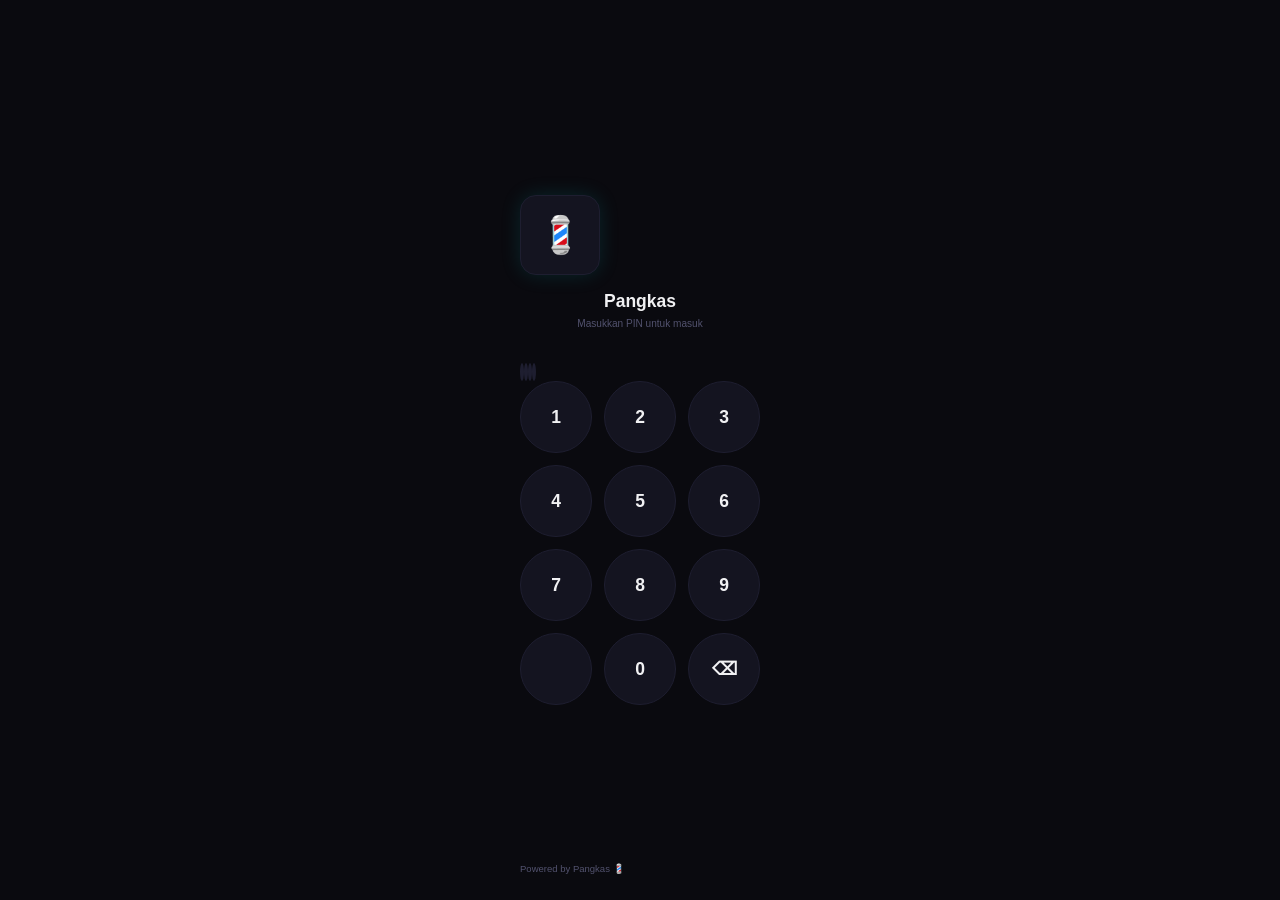
==== commit b14071f5: "Fix: integration layer, routing, default admin user, screen management - Add integration.js to bridg" ====
--- a/index.html
+++ b/index.html
@@ -21,7 +21,7 @@
   <!-- ============================================
        LOGIN SCREEN
        ============================================ -->
-  <div id="login-screen">
+  <div id="login-screen" style="display:none">
     <!-- Logo -->
     <div class="login-logo">✂️</div>
 
@@ -65,7 +65,7 @@
   <!-- ============================================
        ONBOARDING SCREEN
        ============================================ -->
-  <div id="onboarding-screen">
+  <div id="onboarding-screen" style="display:none">
     <!-- Progress Dots -->
     <div class="onboard-progress" id="onboard-progress">
       <div class="onboard-dot active" data-step="0"></div>
@@ -741,5 +741,6 @@
   <script src="js/pages/hutang.js"></script>
   <script src="js/pages/belanja.js"></script>
   <script src="js/pages/admin.js"></script>
+  <script src="js/integration.js"></script>
 </body>
 </html>
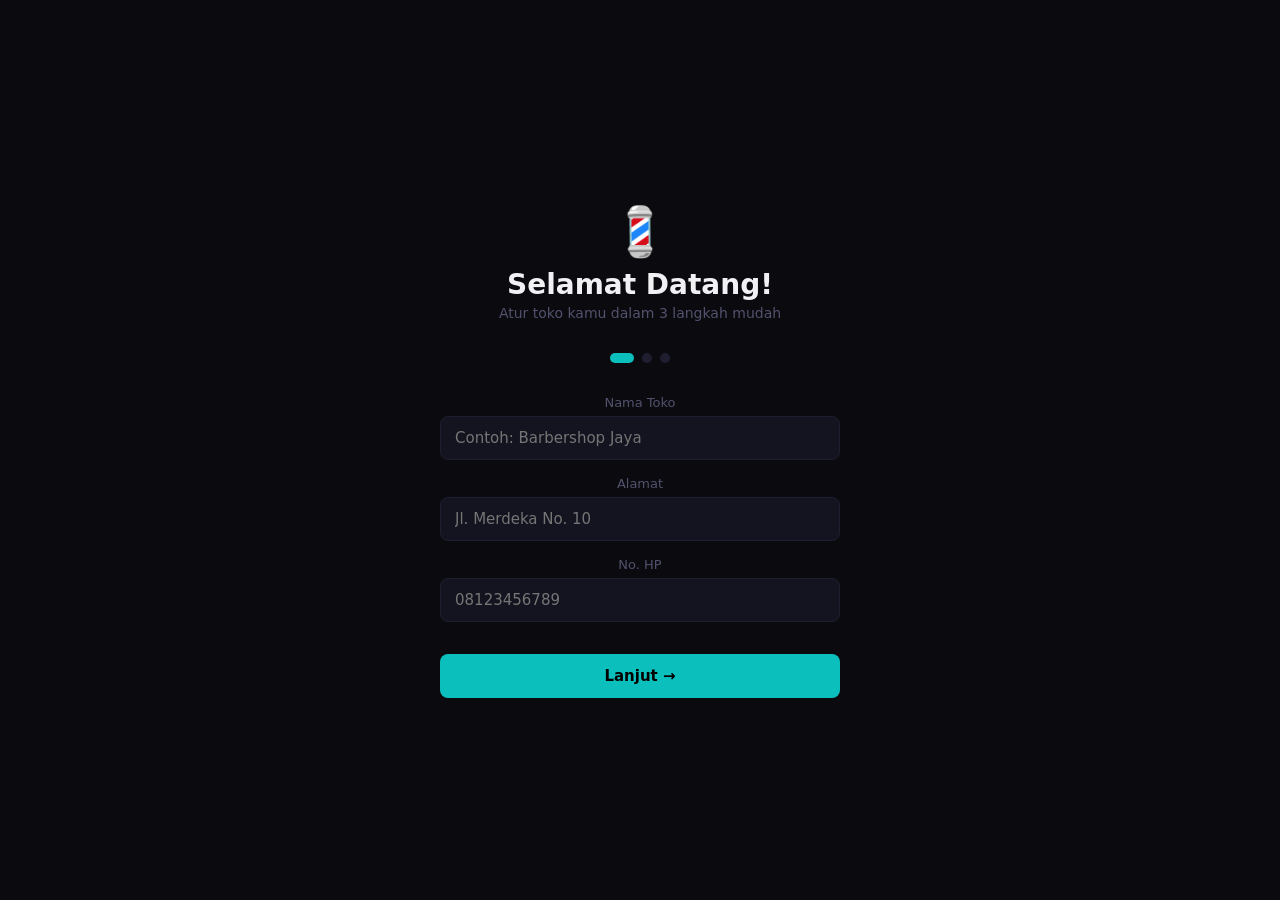
==== commit 4eae83bc: "v1.0: Complete single-file rebuild — all pages functional Full rewrite as single index.html (1815 li" ====
--- a/index.html
+++ b/index.html
@@ -1,746 +1,1815 @@
 <!DOCTYPE html>
 <html lang="id">
 <head>
-  <meta charset="UTF-8">
-  <meta name="viewport" content="width=device-width, initial-scale=1.0, maximum-scale=1.0, user-scalable=no">
-  <meta name="apple-mobile-web-app-capable" content="yes">
-  <meta name="apple-mobile-web-app-status-bar-style" content="black-translucent">
-  <meta name="mobile-web-app-capable" content="yes">
-  <meta name="theme-color" content="#0ABFBC">
-  <meta name="description" content="Pangkas — Sistem manajemen barbershop modern">
-  <title>Pangkas</title>
-  <link rel="manifest" href="manifest.json">
-  <link rel="icon" type="image/svg+xml" href="data:image/svg+xml,%3Csvg xmlns='http://www.w3.org/2000/svg' viewBox='0 0 32 32'%3E%3Ctext x='4' y='26' font-size='28'%3E✂️%3C/text%3E%3C/svg%3E">
-  <link rel="apple-touch-icon" href="icons/icon-192.png">
-  <link rel="stylesheet" href="css/core.css">
-  <link rel="stylesheet" href="css/components.css">
-  <link rel="stylesheet" href="css/pages.css">
+<meta charset="UTF-8">
+<meta name="viewport" content="width=device-width,initial-scale=1,maximum-scale=1,user-scalable=no">
+<meta name="theme-color" content="#0a0a0f">
+<meta name="apple-mobile-web-app-capable" content="yes">
+<meta name="apple-mobile-web-app-status-bar-style" content="black-translucent">
+<meta name="mobile-web-app-capable" content="yes">
+<title>Pangkas</title>
+<style>
+*,*::before,*::after{box-sizing:border-box;margin:0;padding:0}
+:root{
+--bg:#0a0a0f;--s1:#0f0f1a;--s2:#141420;--s3:#1a1a2a;--border:#1e1e30;
+--pri:#0ABFBC;--pri-dim:rgba(10,191,188,.15);--suc:#10B981;--suc-dim:rgba(16,185,129,.15);
+--dan:#EF4444;--dan-dim:rgba(239,68,68,.15);--warn:#F59E0B;--warn-dim:rgba(245,158,11,.15);
+--text:#F1F1F3;--muted:#52526e;--font:system-ui,-apple-system,sans-serif;--mono:'SF Mono',SFMono-Regular,Consolas,monospace;
+}
+html,body{height:100%;font-family:var(--font);background:var(--bg);color:var(--text);overflow:hidden;-webkit-tap-highlight-color:transparent}
+body{display:flex;flex-direction:column}
+input,select,textarea,button{font-family:inherit;font-size:inherit;color:inherit;border:none;outline:none;background:none}
+button{cursor:pointer;-webkit-user-select:none;user-select:none}
+::-webkit-scrollbar{width:4px}::-webkit-scrollbar-track{background:transparent}::-webkit-scrollbar-thumb{background:var(--border);border-radius:2px}
+
+/* Screens */
+.screen{display:none;flex:1;flex-direction:column;height:100%;overflow:hidden}
+.screen.active{display:flex}
+.screen-scroll{flex:1;overflow-y:auto;padding:16px 16px 80px;-webkit-overflow-scrolling:touch}
+
+/* Onboarding */
+#onboarding{background:var(--bg);align-items:center;justify-content:center;padding:24px}
+.ob-card{width:100%;max-width:400px;text-align:center}
+.ob-title{font-size:28px;font-weight:700;margin-bottom:4px}
+.ob-sub{color:var(--muted);margin-bottom:32px;font-size:14px}
+.ob-dots{display:flex;gap:8px;justify-content:center;margin-bottom:32px}
+.ob-dot{width:10px;height:10px;border-radius:50%;background:var(--border);transition:.3s}
+.ob-dot.active{background:var(--pri);width:24px;border-radius:5px}
+.ob-step{display:none}.ob-step.active{display:block}
+.ob-services{text-align:left;margin:16px 0}
+.ob-svc-item{display:flex;justify-content:space-between;padding:10px 12px;background:var(--s2);border-radius:8px;margin-bottom:8px;font-size:14px}
+.ob-svc-price{font-family:var(--mono);color:var(--pri)}
+
+/* Form elements */
+.form-group{margin-bottom:16px}
+.form-label{display:block;font-size:13px;color:var(--muted);margin-bottom:6px;font-weight:500}
+.form-input{width:100%;padding:12px 14px;background:var(--s2);border:1px solid var(--border);border-radius:8px;color:var(--text);font-size:15px;transition:.2s}
+.form-input:focus{border-color:var(--pri);box-shadow:0 0 0 3px var(--pri-dim)}
+select.form-input{appearance:none;background-image:url("data:image/svg+xml,%3Csvg xmlns='http://www.w3.org/2000/svg' width='12' height='12' fill='%2352526e'%3E%3Cpath d='M6 8L1 3h10z'/%3E%3C/svg%3E");background-repeat:no-repeat;background-position:right 12px center}
+
+/* Buttons */
+.btn{display:inline-flex;align-items:center;justify-content:center;gap:8px;padding:12px 20px;border-radius:8px;font-weight:600;font-size:15px;transition:.2s;min-height:44px;min-width:44px}
+.btn-pri{background:var(--pri);color:#000}.btn-pri:active{filter:brightness(.85)}
+.btn-suc{background:var(--suc);color:#fff}.btn-suc:active{filter:brightness(.85)}
+.btn-dan{background:var(--dan);color:#fff}.btn-dan:active{filter:brightness(.85)}
+.btn-warn{background:var(--warn);color:#000}.btn-warn:active{filter:brightness(.85)}
+.btn-ghost{background:var(--s2);color:var(--text);border:1px solid var(--border)}.btn-ghost:active{background:var(--s3)}
+.btn-sm{padding:8px 14px;font-size:13px;min-height:36px}
+.btn-block{width:100%;justify-content:center}
+.btn-icon{width:44px;height:44px;padding:0;border-radius:10px}
+
+/* Login */
+#login{align-items:center;justify-content:center;padding:24px;background:var(--bg)}
+.login-logo{font-size:48px;margin-bottom:8px}
+.login-title{font-size:24px;font-weight:700;margin-bottom:4px}
+.login-sub{color:var(--muted);font-size:14px;margin-bottom:32px}
+.pin-dots{display:flex;gap:12px;margin-bottom:32px}
+.pin-dot{width:16px;height:16px;border-radius:50%;border:2px solid var(--border);transition:.2s}
+.pin-dot.filled{background:var(--pri);border-color:var(--pri)}
+.pin-dot.wrong{background:var(--dan);border-color:var(--dan);animation:shake .4s}
+.pin-pad{display:grid;grid-template-columns:repeat(3,72px);gap:12px}
+.pin-key{width:72px;height:56px;border-radius:12px;background:var(--s2);font-size:22px;font-weight:600;display:flex;align-items:center;justify-content:center;transition:.15s}
+.pin-key:active{background:var(--pri);color:#000;transform:scale(.95)}
+.pin-key.empty{background:transparent;pointer-events:none}
+.pin-key.del{font-size:16px}
+.login-footer{position:absolute;bottom:24px;color:var(--muted);font-size:12px}
+
+@keyframes shake{0%,100%{transform:translateX(0)}20%,60%{transform:translateX(-6px)}40%,80%{transform:translateX(6px)}}
+
+/* Bottom Nav */
+.bottom-nav{display:flex;position:fixed;bottom:0;left:0;right:0;height:64px;background:var(--s1);border-top:1px solid var(--border);z-index:100;padding-bottom:env(safe-area-inset-bottom)}
+.nav-tab{flex:1;display:flex;flex-direction:column;align-items:center;justify-content:center;gap:2px;font-size:11px;color:var(--muted);transition:.2s;min-height:44px;position:relative}
+.nav-tab.active{color:var(--pri)}
+.nav-tab .nav-icon{font-size:22px;line-height:1}
+.nav-badge{position:absolute;top:4px;right:calc(50% - 20px);background:var(--dan);color:#fff;font-size:10px;font-weight:700;min-width:18px;height:18px;border-radius:9px;display:flex;align-items:center;justify-content:center;padding:0 5px}
+
+/* Page Header */
+.page-hdr{display:flex;align-items:center;gap:12px;padding:16px;background:var(--s1);border-bottom:1px solid var(--border);min-height:56px}
+.page-hdr h2{font-size:18px;font-weight:700;flex:1}
+.page-hdr .back-btn{font-size:20px;width:36px;height:36px;display:flex;align-items:center;justify-content:center;border-radius:8px}
+.page-hdr .back-btn:active{background:var(--s3)}
+
+/* Cards */
+.card{background:var(--s2);border:1px solid var(--border);border-radius:12px;padding:16px;margin-bottom:12px}
+.card-title{font-size:14px;color:var(--muted);margin-bottom:8px;font-weight:500}
+.stat-big{font-size:32px;font-weight:800;font-family:var(--mono);color:var(--pri)}
+.stat-row{display:flex;gap:12px}
+.stat-card{flex:1;background:var(--s2);border:1px solid var(--border);border-radius:12px;padding:14px;text-align:center}
+.stat-card .stat-num{font-size:24px;font-weight:700;font-family:var(--mono)}
+.stat-card .stat-label{font-size:11px;color:var(--muted);margin-top:2px}
+
+/* Quick Actions */
+.quick-actions{display:flex;gap:10px;margin-top:16px}
+.quick-btn{flex:1;display:flex;align-items:center;justify-content:center;gap:8px;padding:14px;background:var(--pri-dim);border:1px solid rgba(10,191,188,.3);border-radius:12px;color:var(--pri);font-weight:600;font-size:14px}
+.quick-btn:active{background:rgba(10,191,188,.25)}
+
+/* Grid items */
+.svc-grid{display:grid;grid-template-columns:repeat(2,1fr);gap:10px;margin-bottom:16px}
+.svc-item{position:relative;background:var(--s2);border:1px solid var(--border);border-radius:12px;padding:14px;text-align:center;transition:.15s;min-height:44px}
+.svc-item:active{transform:scale(.97)}
+.svc-item.selected{border-color:var(--pri);background:var(--pri-dim)}
+.svc-item .svc-name{font-size:13px;font-weight:600;margin-bottom:4px}
+.svc-item .svc-price{font-family:var(--mono);color:var(--pri);font-size:14px;font-weight:700}
+.svc-item .svc-stock{font-size:11px;color:var(--muted)}
+.svc-item .svc-badge{position:absolute;top:-6px;right:-6px;background:var(--pri);color:#000;width:22px;height:22px;border-radius:11px;font-size:12px;font-weight:700;display:flex;align-items:center;justify-content:center}
+
+/* Cart */
+.cart{background:var(--s1);border:1px solid var(--border);border-radius:12px;padding:16px;margin-top:16px}
+.cart-item{display:flex;justify-content:space-between;align-items:center;padding:8px 0;border-bottom:1px solid var(--border);font-size:14px}
+.cart-item:last-child{border-bottom:none}
+.cart-item .ci-name{flex:1}
+.cart-item .ci-qty{color:var(--muted);margin:0 8px;font-size:13px}
+.cart-item .ci-price{font-family:var(--mono);color:var(--pri);font-weight:600}
+.cart-item .ci-del{color:var(--dan);font-size:18px;margin-left:8px;width:28px;height:28px;display:flex;align-items:center;justify-content:center;border-radius:6px}
+.cart-item .ci-del:active{background:var(--dan-dim)}
+.cart-total{display:flex;justify-content:space-between;padding-top:12px;margin-top:8px;border-top:1px solid var(--border);font-size:18px;font-weight:700}
+.cart-total .ct-val{font-family:var(--mono);color:var(--pri)}
+
+/* Queue */
+.q-item{background:var(--s2);border:1px solid var(--border);border-radius:12px;padding:14px;margin-bottom:10px;display:flex;align-items:center;gap:12px}
+.q-num{width:40px;height:40px;border-radius:10px;display:flex;align-items:center;justify-content:center;font-weight:800;font-size:18px;font-family:var(--mono);flex-shrink:0}
+.q-num.waiting{background:var(--warn-dim);color:var(--warn)}
+.q-num.serving{background:var(--pri-dim);color:var(--pri)}
+.q-num.done{background:var(--suc-dim);color:var(--suc)}
+.q-num.canceled{background:var(--dan-dim);color:var(--dan)}
+.q-info{flex:1;min-width:0}
+.q-info .q-name{font-weight:600;font-size:14px}
+.q-info .q-svc{color:var(--muted);font-size:12px;overflow:hidden;text-overflow:ellipsis;white-space:nowrap}
+.q-actions{display:flex;gap:6px;flex-shrink:0}
+.q-actions button{padding:6px 10px;border-radius:6px;font-size:12px;font-weight:600;min-height:32px}
+.q-btn-start{background:var(--pri-dim);color:var(--pri)}
+.q-btn-done{background:var(--suc-dim);color:var(--suc)}
+.q-btn-cancel{background:var(--dan-dim);color:var(--dan)}
+
+/* Member */
+.member-card{background:var(--s2);border:1px solid var(--border);border-radius:12px;padding:14px;margin-bottom:10px}
+.member-name{font-weight:600;font-size:15px}
+.member-phone{color:var(--muted);font-size:13px}
+.member-visits{display:flex;gap:4px;margin-top:8px;flex-wrap:wrap;align-items:center}
+.visit-dot{width:12px;height:12px;border-radius:50%;background:var(--border)}
+.visit-dot.filled{background:var(--pri)}
+.visit-dot.reward{background:var(--warn);animation:pulse 1.5s infinite}
+.member-meta{display:flex;gap:12px;margin-top:8px}
+.member-meta span{font-size:12px;color:var(--muted)}
+@keyframes pulse{0%,100%{transform:scale(1)}50%{transform:scale(1.3)}}
+
+/* Birthday */
+.bday-card{display:flex;align-items:center;gap:12px;background:var(--warn-dim);border:1px solid rgba(245,158,11,.3);border-radius:12px;padding:12px;margin-bottom:8px}
+.bday-icon{font-size:28px}
+.bday-info{flex:1}.bday-info .bday-name{font-weight:600;font-size:14px}.bday-info .bday-date{font-size:12px;color:var(--muted)}
+.bday-wa{padding:8px 12px;background:var(--suc);color:#fff;border-radius:8px;font-size:12px;font-weight:600;text-decoration:none;white-space:nowrap}
+
+/* More menu */
+.more-grid{display:grid;grid-template-columns:repeat(2,1fr);gap:12px}
+.more-card{background:var(--s2);border:1px solid var(--border);border-radius:12px;padding:20px;text-align:center;transition:.15s}
+.more-card:active{transform:scale(.97);border-color:var(--pri)}
+.more-icon{font-size:32px;margin-bottom:8px;display:block}
+.more-label{font-size:14px;font-weight:600}
+
+/* Modal */
+.modal-overlay{display:none;position:fixed;inset:0;background:rgba(0,0,0,.7);z-index:200;align-items:center;justify-content:center;padding:16px}
+.modal-overlay.show{display:flex}
+.modal{background:var(--s1);border:1px solid var(--border);border-radius:16px;width:100%;max-width:420px;max-height:85vh;display:flex;flex-direction:column}
+.modal-hdr{display:flex;align-items:center;justify-content:space-between;padding:16px;border-bottom:1px solid var(--border)}
+.modal-hdr h3{font-size:17px;font-weight:700}
+.modal-close{width:36px;height:36px;display:flex;align-items:center;justify-content:center;border-radius:8px;font-size:20px;color:var(--muted)}
+.modal-close:active{background:var(--s3)}
+.modal-body{padding:16px;overflow-y:auto;flex:1}
+.modal-footer{padding:12px 16px;border-top:1px solid var(--border);display:flex;gap:8px}
+
+/* Toast */
+.toast-container{position:fixed;top:16px;left:50%;transform:translateX(-50%);z-index:300;display:flex;flex-direction:column;gap:8px;pointer-events:none;width:calc(100% - 32px);max-width:380px}
+.toast{padding:12px 16px;border-radius:10px;font-size:14px;font-weight:500;animation:toastIn .3s;pointer-events:auto;display:flex;align-items:center;gap:8px}
+.toast-suc{background:var(--suc);color:#fff}.toast-dan{background:var(--dan);color:#fff}.toast-warn{background:var(--warn);color:#000}.toast-info{background:var(--pri);color:#000}
+@keyframes toastIn{from{opacity:0;transform:translateY(-10px)}to{opacity:1;transform:translateY(0)}}
+
+/* Calendar */
+.cal-hdr{display:flex;align-items:center;justify-content:space-between;margin-bottom:12px}
+.cal-hdr button{width:36px;height:36px;border-radius:8px;background:var(--s2);display:flex;align-items:center;justify-content:center;font-size:18px}
+.cal-hdr button:active{background:var(--s3)}
+.cal-hdr span{font-size:16px;font-weight:700}
+.cal-grid{display:grid;grid-template-columns:repeat(7,1fr);gap:4px;text-align:center;margin-bottom:16px}
+.cal-day-name{font-size:11px;color:var(--muted);padding:6px 0;font-weight:600}
+.cal-day{padding:8px 0;border-radius:8px;font-size:13px;cursor:pointer;min-height:36px;display:flex;align-items:center;justify-content:center}
+.cal-day:active{background:var(--s3)}
+.cal-day.today{background:var(--pri-dim);color:var(--pri);font-weight:700}
+.cal-day.selected{background:var(--pri);color:#000;font-weight:700}
+.cal-day.has-appt::after{content:'';display:block;width:4px;height:4px;border-radius:50%;background:var(--warn);position:absolute;bottom:2px}
+.cal-day{position:relative}
+.cal-day.other{color:var(--muted);opacity:.4}
+
+/* Report table */
+.report-table{width:100%;border-collapse:collapse;font-size:13px}
+.report-table th{text-align:left;padding:8px;color:var(--muted);font-weight:600;border-bottom:1px solid var(--border);font-size:12px}
+.report-table td{padding:8px;border-bottom:1px solid var(--border)}
+.report-table .mono{font-family:var(--mono)}
+
+/* Period tabs */
+.period-tabs{display:flex;gap:6px;margin-bottom:16px;overflow-x:auto;padding-bottom:4px}
+.period-tab{padding:8px 14px;border-radius:20px;font-size:13px;font-weight:600;background:var(--s2);border:1px solid var(--border);white-space:nowrap;transition:.2s}
+.period-tab.active{background:var(--pri);color:#000;border-color:var(--pri)}
+
+/* Debt */
+.debt-item{background:var(--s2);border:1px solid var(--border);border-radius:12px;padding:14px;margin-bottom:10px;display:flex;align-items:center;gap:12px}
+.debt-info{flex:1}.debt-info .debt-name{font-weight:600;font-size:14px}.debt-info .debt-detail{font-size:12px;color:var(--muted)}
+.debt-amount{font-family:var(--mono);font-weight:700;color:var(--dan);font-size:15px}
+
+/* Settings list */
+.settings-list{display:flex;flex-direction:column;gap:2px}
+.settings-item{display:flex;align-items:center;justify-content:space-between;padding:14px;background:var(--s2);border-radius:10px;margin-bottom:6px}
+.settings-item:active{background:var(--s3)}
+.si-left{display:flex;align-items:center;gap:12px}
+.si-icon{font-size:20px;width:36px;height:36px;display:flex;align-items:center;justify-content:center;background:var(--s3);border-radius:8px}
+.si-text .si-title{font-size:14px;font-weight:600}
+.si-text .si-sub{font-size:12px;color:var(--muted)}
+.si-right{color:var(--muted);font-size:18px}
+
+/* Tag / Badge */
+.badge{display:inline-flex;padding:4px 10px;border-radius:20px;font-size:11px;font-weight:600}
+.badge-pri{background:var(--pri-dim);color:var(--pri)}
+.badge-suc{background:var(--suc-dim);color:var(--suc)}
+.badge-dan{background:var(--dan-dim);color:var(--dan)}
+.badge-warn{background:var(--warn-dim);color:var(--warn)}
+
+/* Search */
+.search-box{display:flex;align-items:center;gap:8px;background:var(--s2);border:1px solid var(--border);border-radius:10px;padding:0 12px;margin-bottom:16px}
+.search-box input{flex:1;padding:12px 0;background:none;font-size:14px;color:var(--text)}
+.search-box .search-icon{color:var(--muted);font-size:18px}
+
+/* Section title */
+.section-title{font-size:13px;color:var(--muted);font-weight:600;text-transform:uppercase;letter-spacing:.5px;margin-bottom:10px;margin-top:16px}
+.section-title:first-child{margin-top:0}
+
+/* Empty state */
+.empty-state{text-align:center;padding:40px 20px;color:var(--muted)}
+.empty-state .empty-icon{font-size:48px;margin-bottom:12px;display:block}
+.empty-state .empty-text{font-size:14px}
+
+/* Expense */
+.expense-item{display:flex;align-items:center;gap:12px;padding:12px;background:var(--s2);border:1px solid var(--border);border-radius:10px;margin-bottom:8px}
+.expense-item .ei-cat{font-size:11px;color:var(--muted)}
+.expense-item .ei-info{flex:1}
+.expense-item .ei-name{font-size:14px;font-weight:600}
+.expense-item .ei-amount{font-family:var(--mono);color:var(--dan);font-weight:600}
+
+/* Utility */
+.flex{display:flex}.flex-1{flex:1}.gap-8{gap:8px}.gap-12{gap:12px}.items-center{align-items:center}.justify-between{justify-content:space-between}
+.mb-8{margin-bottom:8px}.mb-12{margin-bottom:12px}.mb-16{margin-bottom:16px}.mt-12{margin-top:12px}.mt-16{margin-top:16px}
+.text-center{text-align:center}.text-muted{color:var(--muted)}.text-pri{color:var(--pri)}.text-suc{color:var(--suc)}.text-dan{color:var(--dan)}
+.text-sm{font-size:13px}.text-xs{font-size:11px}.font-mono{font-family:var(--mono)}.font-bold{font-weight:700}
+.hidden{display:none!important}
+
+/* Print receipt */
+@media print{
+  body *{display:none!important}
+  #receipt-print,#receipt-print *{display:block!important;color:#000!important;background:#fff!important}
+  #receipt-print{position:fixed;top:0;left:0;width:80mm;font-size:12px;font-family:monospace;padding:8px}
+  #receipt-print .rp-line{border-top:1px dashed #000;margin:6px 0}
+  #receipt-print .rp-center{text-align:center}
+  #receipt-print .rp-right{text-align:right}
+  #receipt-print table{width:100%;border-collapse:collapse}
+  #receipt-print td{padding:2px 0}
+}
+</style>
 </head>
 <body>
 
-  <!-- ============================================
-       LOGIN SCREEN
-       ============================================ -->
-  <div id="login-screen" style="display:none">
-    <!-- Logo -->
-    <div class="login-logo">✂️</div>
-
-    <!-- Shop Name (filled by JS from settings) -->
-    <div class="login-shop-name" id="login-shop-name">Barbershop</div>
-    <div class="login-subtitle">Masukkan PIN untuk masuk</div>
-
-    <!-- PIN Display (4 dots) -->
-    <div class="pin-display" id="pin-display">
-      <div class="pin-dot" data-index="0"></div>
-      <div class="pin-dot" data-index="1"></div>
-      <div class="pin-dot" data-index="2"></div>
-      <div class="pin-dot" data-index="3"></div>
+<!-- Toast Container -->
+<div class="toast-container" id="toasts"></div>
+
+<!-- Receipt Print (hidden, for print only) -->
+<div id="receipt-print" style="display:none"></div>
+
+<!-- SCREEN: Onboarding -->
+<div id="onboarding" class="screen">
+  <div class="ob-card">
+    <div class="login-logo">💈</div>
+    <div class="ob-title">Selamat Datang!</div>
+    <div class="ob-sub">Atur toko kamu dalam 3 langkah mudah</div>
+    <div class="ob-dots"><div class="ob-dot active"></div><div class="ob-dot"></div><div class="ob-dot"></div></div>
+    <div class="ob-step active" data-step="1">
+      <div class="form-group"><label class="form-label">Nama Toko</label><input id="ob-name" class="form-input" placeholder="Contoh: Barbershop Jaya"></div>
+      <div class="form-group"><label class="form-label">Alamat</label><input id="ob-addr" class="form-input" placeholder="Jl. Merdeka No. 10"></div>
+      <div class="form-group"><label class="form-label">No. HP</label><input id="ob-phone" class="form-input" type="tel" placeholder="08123456789"></div>
+      <button class="btn btn-pri btn-block mt-16" onclick="obNext(2)">Lanjut →</button>
     </div>
-
-    <!-- PIN Pad -->
-    <div class="pin-pad" id="pin-pad">
-      <button class="pin-key" data-key="1">1</button>
-      <button class="pin-key" data-key="2">2</button>
-      <button class="pin-key" data-key="3">3</button>
-      <button class="pin-key" data-key="4">4</button>
-      <button class="pin-key" data-key="5">5</button>
-      <button class="pin-key" data-key="6">6</button>
-      <button class="pin-key" data-key="7">7</button>
-      <button class="pin-key" data-key="8">8</button>
-      <button class="pin-key" data-key="9">9</button>
-      <button class="pin-key empty"></button>
-      <button class="pin-key" data-key="0">0</button>
-      <button class="pin-key backspace" data-key="back">⌫</button>
+    <div class="ob-step" data-step="2">
+      <div class="section-title">Layanan Default</div>
+      <div class="ob-sub" style="margin-bottom:12px">Kamu bisa ubah nanti di Pengaturan</div>
+      <div class="ob-services" id="ob-services"></div>
+      <button class="btn btn-pri btn-block mt-16" onclick="obNext(3)">Lanjut →</button>
+      <button class="btn btn-ghost btn-block mt-12" onclick="obNext(3)" style="font-size:13px">Lewati</button>
     </div>
-
-    <!-- Error Message -->
-    <div class="pin-error-msg" id="pin-error"></div>
-
-    <!-- Footer -->
-    <div class="login-footer">
-      Powered by <span>Pangkas</span>
+    <div class="ob-step" data-step="3">
+      <div class="form-group"><label class="form-label">Nama Admin</label><input id="ob-admin" class="form-input" placeholder="Nama kamu" value="Admin"></div>
+      <div class="form-group"><label class="form-label">PIN (4 digit)</label><input id="ob-pin" class="form-input" type="tel" maxlength="4" placeholder="••••" style="text-align:center;font-size:24px;letter-spacing:12px"></div>
+      <button class="btn btn-pri btn-block mt-16" onclick="obFinish()">🚀 Mulai Sekarang</button>
     </div>
   </div>
-
-  <!-- ============================================
-       ONBOARDING SCREEN
-       ============================================ -->
-  <div id="onboarding-screen" style="display:none">
-    <!-- Progress Dots -->
-    <div class="onboard-progress" id="onboard-progress">
-      <div class="onboard-dot active" data-step="0"></div>
-      <div class="onboard-dot" data-step="1"></div>
-      <div class="onboard-dot" data-step="2"></div>
+</div>
+
+<!-- SCREEN: Login -->
+<div id="login" class="screen">
+  <div class="login-logo">💈</div>
+  <div class="login-title" id="login-shop">Pangkas</div>
+  <div class="login-sub">Masukkan PIN untuk melanjutkan</div>
+  <div class="pin-dots"><div class="pin-dot"></div><div class="pin-dot"></div><div class="pin-dot"></div><div class="pin-dot"></div></div>
+  <div class="pin-pad">
+    <button class="pin-key" onclick="pinInput(1)">1</button>
+    <button class="pin-key" onclick="pinInput(2)">2</button>
+    <button class="pin-key" onclick="pinInput(3)">3</button>
+    <button class="pin-key" onclick="pinInput(4)">4</button>
+    <button class="pin-key" onclick="pinInput(5)">5</button>
+    <button class="pin-key" onclick="pinInput(6)">6</button>
+    <button class="pin-key" onclick="pinInput(7)">7</button>
+    <button class="pin-key" onclick="pinInput(8)">8</button>
+    <button class="pin-key" onclick="pinInput(9)">9</button>
+    <button class="pin-key empty"></button>
+    <button class="pin-key" onclick="pinInput(0)">0</button>
+    <button class="pin-key del" onclick="pinDel()">⌫</button>
+  </div>
+  <div class="login-footer">Powered by Pangkas 💈</div>
+</div>
+
+<!-- SCREEN: App -->
+<div id="app" class="screen">
+  <!-- Pages rendered dynamically -->
+  <div id="app-content"></div>
+  <!-- Bottom Nav -->
+  <div class="bottom-nav" id="bottom-nav">
+    <button class="nav-tab active" onclick="nav('home')" data-tab="home"><span class="nav-icon">🏠</span>Home</button>
+    <button class="nav-tab" onclick="nav('kasir')" data-tab="kasir"><span class="nav-icon">💰</span>Kasir</button>
+    <button class="nav-tab" onclick="nav('antrian')" data-tab="antrian"><span class="nav-icon">📋</span>Antrian</button>
+    <button class="nav-tab" onclick="nav('member')" data-tab="member"><span class="nav-icon">👥</span>Member</button>
+    <button class="nav-tab" onclick="nav('lainnya')" data-tab="lainnya"><span class="nav-icon">☰</span>Lainnya</button>
+  </div>
+</div>
+
+<!-- Modal Container -->
+<div class="modal-overlay" id="modal-overlay" onclick="if(event.target===this)closeModal()">
+  <div class="modal" id="modal-box">
+    <div class="modal-hdr"><h3 id="modal-title">Modal</h3><button class="modal-close" onclick="closeModal()">✕</button></div>
+    <div class="modal-body" id="modal-body"></div>
+    <div class="modal-footer" id="modal-footer"></div>
+  </div>
+</div>
+
+<script>
+/* ============================================
+   DATA LAYER
+   ============================================ */
+const DB = {
+  get(k) { try { return JSON.parse(localStorage.getItem('pk_' + k)) } catch { return null } },
+  set(k, v) { localStorage.setItem('pk_' + k, JSON.stringify(v)) },
+  def(k, v) { if (DB.get(k) === null) DB.set(k, v); return DB.get(k) }
+};
+
+// Seed defaults
+const SEED_SERVICES = [
+  { id: 's1', name: 'Potong Rambut', price: 35000, active: true },
+  { id: 's2', name: 'Cukur Jenggot', price: 20000, active: true },
+  { id: 's3', name: 'Cuci Rambut', price: 15000, active: true },
+  { id: 's4', name: 'Potong + Cuci', price: 45000, active: true },
+  { id: 's5', name: 'Warna Rambut', price: 100000, active: true },
+  { id: 's6', name: 'Creambath', price: 50000, active: true }
+];
+const SEED_ADDONS = [
+  { id: 'a1', name: 'Pomade', price: 45000, stock: 10 },
+  { id: 'a2', name: 'Shampo', price: 25000, stock: 15 },
+  { id: 'a3', name: 'Hair Tonic', price: 30000, stock: 8 }
+];
+const SEED_SETTINGS = {
+  shop: { name: '', address: '', phone: '', tagline: '' },
+  commission: 40,
+  memberVisits: 10,
+  memberReward: '1x Potong Gratis',
+  queueEstimate: 20
+};
+
+function initDB() {
+  DB.def('users', [{ id: 'admin', name: 'Admin', pin: '1234', role: 'admin' }]);
+  DB.def('services', SEED_SERVICES);
+  DB.def('addons', SEED_ADDONS);
+  DB.def('settings', SEED_SETTINGS);
+  DB.def('transactions', []);
+  DB.def('appointments', []);
+  DB.def('members', []);
+  DB.def('queue', []);
+  DB.def('expenses', []);
+  DB.def('debts', []);
+  DB.def('expense_categories', ['Perlengkapan', 'Sewa', 'Listrik', 'Air', 'Gaji', 'Lainnya']);
+  DB.def('firstRun', true);
+}
+initDB();
+
+/* ============================================
+   HELPERS
+   ============================================ */
+function rp(n) { return 'Rp ' + Number(n||0).toLocaleString('id-ID') }
+function waLink(phone, msg) {
+  let p = String(phone||'').replace(/\D/g,'');
+  if (p.startsWith('0')) p = '62' + p.slice(1);
+  return 'https://wa.me/' + p + '?text=' + encodeURIComponent(msg||'');
+}
+function uid() { return Date.now().toString(36) + Math.random().toString(36).slice(2,6) }
+function today() { return new Date().toISOString().slice(0,10) }
+function dateStr(d) { return new Date(d).toLocaleDateString('id-ID',{day:'numeric',month:'short',year:'numeric'}) }
+function timeStr(d) { return new Date(d).toLocaleTimeString('id-ID',{hour:'2-digit',minute:'2-digit'}) }
+
+/* Toast */
+function toast(msg, type='info') {
+  const t = document.createElement('div');
+  t.className = 'toast toast-' + type;
+  t.textContent = msg;
+  document.getElementById('toasts').appendChild(t);
+  setTimeout(() => { t.style.opacity='0'; t.style.transition='.3s'; setTimeout(() => t.remove(), 300) }, 2500);
+}
+
+/* Modal */
+function openModal(title, bodyHtml, footerHtml) {
+  document.getElementById('modal-title').textContent = title;
+  document.getElementById('modal-body').innerHTML = bodyHtml;
+  document.getElementById('modal-footer').innerHTML = footerHtml || '';
+  document.getElementById('modal-overlay').classList.add('show');
+}
+function closeModal() { document.getElementById('modal-overlay').classList.remove('show') }
+
+/* Vibrate */
+function vib(ms) { if (navigator.vibrate) navigator.vibrate(ms||50) }
+
+/* ============================================
+   SCREEN MANAGEMENT
+   ============================================ */
+let currentScreen = null;
+let currentPage = 'home';
+let currentUser = null;
+let pageStack = [];
+
+function showScreen(id) {
+  document.querySelectorAll('.screen').forEach(s => s.classList.remove('active'));
+  document.getElementById(id).classList.add('active');
+  currentScreen = id;
+}
+
+function nav(page) {
+  pageStack = [];
+  currentPage = page;
+  document.querySelectorAll('.nav-tab').forEach(t => t.classList.toggle('active', t.dataset.tab === page));
+  renderPage();
+}
+
+function subPage(page) {
+  pageStack.push(currentPage);
+  currentPage = page;
+  document.querySelectorAll('.nav-tab').forEach(t => t.classList.remove('active'));
+  renderPage();
+}
+
+function goBack() {
+  if (pageStack.length) {
+    currentPage = pageStack.pop();
+    if (['home','kasir','antrian','member','lainnya'].includes(currentPage)) {
+      document.querySelectorAll('.nav-tab').forEach(t => t.classList.toggle('active', t.dataset.tab === currentPage));
+    }
+    renderPage();
+  }
+}
+
+function renderPage() {
+  const el = document.getElementById('app-content');
+  const fn = pages[currentPage];
+  if (fn) el.innerHTML = fn();
+  updateQueueBadge();
+  // Rebind after render
+  if (pageInits[currentPage]) pageInits[currentPage]();
+}
+
+/* ============================================
+   ONBOARDING
+   ============================================ */
+function initOnboarding() {
+  const svcEl = document.getElementById('ob-services');
+  if (svcEl) {
+    svcEl.innerHTML = SEED_SERVICES.map(s =>
+      `<div class="ob-svc-item"><span>${s.name}</span><span class="ob-svc-price">${rp(s.price)}</span></div>`
+    ).join('');
+  }
+}
+
+function obNext(step) {
+  if (step === 2) {
+    const name = document.getElementById('ob-name').value.trim();
+    if (!name) { toast('Nama toko wajib diisi', 'warn'); return }
+  }
+  document.querySelectorAll('.ob-step').forEach(s => s.classList.remove('active'));
+  document.querySelector(`.ob-step[data-step="${step}"]`).classList.add('active');
+  document.querySelectorAll('.ob-dot').forEach((d,i) => d.classList.toggle('active', i === step-1));
+}
+
+function obFinish() {
+  const pin = document.getElementById('ob-pin').value;
+  if (pin.length !== 4 || !/^\d{4}$/.test(pin)) { toast('PIN harus 4 digit angka','warn'); return }
+  const adminName = document.getElementById('ob-admin').value.trim() || 'Admin';
+  const settings = DB.get('settings');
+  settings.shop.name = document.getElementById('ob-name').value.trim();
+  settings.shop.address = document.getElementById('ob-addr').value.trim();
+  settings.shop.phone = document.getElementById('ob-phone').value.trim();
+  DB.set('settings', settings);
+  DB.set('users', [{ id: 'admin', name: adminName, pin: pin, role: 'admin' }]);
+  DB.set('firstRun', false);
+  toast('Toko berhasil dibuat! 🎉', 'suc');
+  setTimeout(() => { showScreen('login'); initLogin() }, 500);
+}
+
+/* ============================================
+   LOGIN
+   ============================================ */
+let pinCode = '';
+function initLogin() {
+  const settings = DB.get('settings');
+  document.getElementById('login-shop').textContent = settings.shop.name || 'Pangkas';
+  pinCode = '';
+  updatePinDots();
+}
+
+function pinInput(n) {
+  if (pinCode.length >= 4) return;
+  pinCode += n;
+  vib(30);
+  updatePinDots();
+  if (pinCode.length === 4) {
+    setTimeout(checkPin, 200);
+  }
+}
+
+function pinDel() {
+  pinCode = pinCode.slice(0, -1);
+  updatePinDots();
+}
+
+function updatePinDots() {
+  document.querySelectorAll('.pin-dot').forEach((d,i) => {
+    d.classList.toggle('filled', i < pinCode.length);
+    d.classList.remove('wrong');
+  });
+}
+
+function checkPin() {
+  const users = DB.get('users');
+  const user = users.find(u => u.pin === pinCode);
+  if (user) {
+    currentUser = user;
+    showScreen('app');
+    nav('home');
+    toast('Selamat datang, ' + user.name + '! 👋', 'suc');
+  } else {
+    vib(200);
+    document.querySelectorAll('.pin-dot').forEach(d => { d.classList.remove('filled'); d.classList.add('wrong') });
+    toast('PIN salah!', 'dan');
+    setTimeout(() => { pinCode = ''; updatePinDots() }, 600);
+  }
+}
+
+/* ============================================
+   POS STATE
+   ============================================ */
+let cart = [];
+let cartCustomer = '';
+let cartBarber = '';
+
+function cartAdd(type, item) {
+  const existing = cart.find(c => c.id === item.id && c.type === type);
+  if (existing) {
+    if (type === 'addon') {
+      const addon = DB.get('addons').find(a => a.id === item.id);
+      if (addon && existing.qty >= addon.stock) { toast('Stok tidak cukup','warn'); return }
+    }
+    existing.qty++;
+  } else {
+    cart.push({ ...item, type, qty: 1 });
+  }
+  renderPage();
+}
+
+function cartRemove(idx) {
+  cart.splice(idx, 1);
+  renderPage();
+}
+
+function cartTotal() { return cart.reduce((s,c) => s + c.price * c.qty, 0) }
+
+/* ============================================
+   PAGES
+   ============================================ */
+const pages = {};
+const pageInits = {};
+
+/* --- HOME --- */
+pages.home = function() {
+  const txns = DB.get('transactions').filter(t => t.date && t.date.startsWith(today()));
+  const totalIncome = txns.reduce((s,t) => s + (t.total||0), 0);
+  const queue = DB.get('queue').filter(q => q.date === today() && (q.status === 'waiting' || q.status === 'serving'));
+  const settings = DB.get('settings');
+  return `
+    <div class="screen-scroll">
+      <div style="margin-bottom:4px;font-size:14px;color:var(--muted)">Selamat datang,</div>
+      <div style="font-size:22px;font-weight:700;margin-bottom:20px">${currentUser ? currentUser.name : 'Admin'} 👋</div>
+      <div class="card">
+        <div class="card-title">Pendapatan Hari Ini</div>
+        <div class="stat-big">${rp(totalIncome)}</div>
+      </div>
+      <div class="stat-row">
+        <div class="stat-card">
+          <div class="stat-num text-pri">${txns.length}</div>
+          <div class="stat-label">Transaksi</div>
+        </div>
+        <div class="stat-card">
+          <div class="stat-num" style="color:var(--warn)">${queue.length}</div>
+          <div class="stat-label">Antrian Aktif</div>
+        </div>
+      </div>
+      <div class="quick-actions">
+        <button class="quick-btn" onclick="nav('kasir')">＋ Transaksi</button>
+        <button class="quick-btn" onclick="nav('antrian')">＋ Antrian</button>
+      </div>
+    </div>`;
+};
+
+/* --- KASIR --- */
+pages.kasir = function() {
+  const services = DB.get('services').filter(s => s.active);
+  const addons = DB.get('addons');
+  const users = DB.get('users');
+
+  let svcHtml = services.map(s => {
+    const inCart = cart.find(c => c.id === s.id && c.type === 'service');
+    return `<div class="svc-item ${inCart?'selected':''}" onclick="cartAdd('service',{id:'${s.id}',name:'${s.name}',price:${s.price}})">
+      ${inCart?`<div class="svc-badge">${inCart.qty}</div>`:''}
+      <div class="svc-name">${s.name}</div>
+      <div class="svc-price">${rp(s.price)}</div>
+    </div>`;
+  }).join('');
+
+  let addonHtml = addons.map(a => {
+    const inCart = cart.find(c => c.id === a.id && c.type === 'addon');
+    return `<div class="svc-item ${inCart?'selected':''}" onclick="cartAdd('addon',{id:'${a.id}',name:'${a.name}',price:${a.price}})">
+      ${inCart?`<div class="svc-badge">${inCart.qty}</div>`:''}
+      <div class="svc-name">${a.name}</div>
+      <div class="svc-price">${rp(a.price)}</div>
+      <div class="svc-stock">Stok: ${a.stock}</div>
+    </div>`;
+  }).join('');
+
+  let cartHtml = '';
+  if (cart.length) {
+    cartHtml = cart.map((c,i) =>
+      `<div class="cart-item">
+        <span class="ci-name">${c.name}</span>
+        <span class="ci-qty">×${c.qty}</span>
+        <span class="ci-price">${rp(c.price*c.qty)}</span>
+        <button class="ci-del" onclick="cartRemove(${i})">✕</button>
+      </div>`
+    ).join('');
+  }
+
+  let barberOpts = users.map(u => `<option value="${u.name}">${u.name}</option>`).join('');
+
+  return `
+    <div class="screen-scroll">
+      <div class="section-title">Layanan</div>
+      <div class="svc-grid">${svcHtml}</div>
+      ${addons.length ? `<div class="section-title">Add-on</div><div class="svc-grid">${addonHtml}</div>` : ''}
+      <div class="cart">
+        <div class="section-title" style="margin-top:0">🛒 Keranjang</div>
+        ${cart.length ? cartHtml : '<div class="text-center text-muted text-sm" style="padding:12px 0">Belum ada item</div>'}
+        ${cart.length ? `
+          <div class="cart-total"><span>Total</span><span class="ct-val">${rp(cartTotal())}</span></div>
+          <div class="form-group mt-12">
+            <input id="pos-customer" class="form-input" placeholder="Nama pelanggan (opsional)" value="${cartCustomer}" onchange="cartCustomer=this.value">
+          </div>
+          <div class="form-group">
+            <select id="pos-barber" class="form-input" onchange="cartBarber=this.value">
+              <option value="">Pilih barber</option>${barberOpts}
+            </select>
+          </div>
+          <button class="btn btn-pri btn-block mt-12" onclick="showPayment()">💰 Bayar — ${rp(cartTotal())}</button>
+        ` : ''}
+      </div>
+    </div>`;
+};
+pageInits.kasir = function() {
+  const bEl = document.getElementById('pos-barber');
+  if (bEl && cartBarber) bEl.value = cartBarber;
+};
+
+/* --- ANTRIAN --- */
+pages.antrian = function() {
+  let queue = DB.get('queue');
+  // Daily reset: remove items from other days
+  const td = today();
+  queue = queue.filter(q => q.date === td);
+  DB.set('queue', queue);
+
+  const settings = DB.get('settings');
+  const waitCount = queue.filter(q => q.status === 'waiting').length;
+  const estTime = waitCount * (settings.queueEstimate || 20);
+
+  const services = DB.get('services').filter(s => s.active);
+  let svcOpts = services.map(s => `<option value="${s.name}">${s.name}</option>`).join('');
+
+  let listHtml = '';
+  if (queue.length === 0) {
+    listHtml = '<div class="empty-state"><span class="empty-icon">📋</span><span class="empty-text">Belum ada antrian hari ini</span></div>';
+  } else {
+    listHtml = queue.map((q, i) => {
+      const sc = q.status === 'waiting' ? 'waiting' : q.status === 'serving' ? 'serving' : q.status === 'done' ? 'done' : 'canceled';
+      let btns = '';
+      if (q.status === 'waiting') btns = `<button class="q-btn-start" onclick="qAction(${i},'serving')">Mulai</button><button class="q-btn-cancel" onclick="qAction(${i},'canceled')">Batal</button>`;
+      else if (q.status === 'serving') btns = `<button class="q-btn-done" onclick="qAction(${i},'done')">Selesai</button>`;
+      const statusLabel = { waiting:'Menunggu', serving:'Dilayani', done:'Selesai', canceled:'Dibatalkan' }[q.status] || '';
+      return `<div class="q-item">
+        <div class="q-num ${sc}">${q.number}</div>
+        <div class="q-info">
+          <div class="q-name">${q.name}</div>
+          <div class="q-svc">${q.service} · <span class="badge badge-${sc==='waiting'?'warn':sc==='serving'?'pri':sc==='done'?'suc':'dan'}">${statusLabel}</span></div>
+        </div>
+        <div class="q-actions">${btns}</div>
+      </div>`;
+    }).join('');
+  }
+
+  return `
+    <div class="page-hdr"><h2>📋 Antrian</h2>
+      <button class="btn btn-pri btn-sm" onclick="showAddQueue()">＋ Tambah</button>
     </div>
-
-    <!-- Step 1: Shop Info -->
-    <div class="onboard-step active" data-step="0">
-      <div class="onboard-icon">🏪</div>
-      <h2 class="onboard-title">Info Barbershop</h2>
-      <p class="onboard-desc">Isi nama dan alamat barbershop kamu untuk memulai.</p>
-      <div class="onboard-form">
-        <div class="input-group">
-          <label for="ob-shop-name">Nama Barbershop</label>
-          <input type="text" class="input" id="ob-shop-name" placeholder="contoh: Jaya Barber">
+    <div class="screen-scroll">
+      ${waitCount > 0 ? `<div class="card" style="background:var(--warn-dim);border-color:rgba(245,158,11,.3)">
+        <div style="font-size:14px;color:var(--warn)">⏱ Estimasi waktu tunggu: <b>${estTime} menit</b> (${waitCount} antrian)</div>
+      </div>` : ''}
+      ${listHtml}
+    </div>`;
+};
+
+function showAddQueue() {
+  const services = DB.get('services').filter(s => s.active);
+  let svcOpts = services.map(s => `<option value="${s.name}">${s.name}</option>`).join('');
+  openModal('Tambah Antrian',
+    `<div class="form-group"><label class="form-label">Nama</label><input id="aq-name" class="form-input" placeholder="Nama pelanggan"></div>
+     <div class="form-group"><label class="form-label">Layanan</label><select id="aq-svc" class="form-input">${svcOpts}</select></div>`,
+    `<button class="btn btn-pri btn-block" onclick="addQueue()">Tambah</button>`
+  );
+}
+
+function addQueue() {
+  const name = document.getElementById('aq-name').value.trim();
+  const svc = document.getElementById('aq-svc').value;
+  if (!name) { toast('Nama wajib diisi','warn'); return }
+  const queue = DB.get('queue');
+  const todayQ = queue.filter(q => q.date === today());
+  const num = todayQ.length + 1;
+  queue.push({ number: num, name, service: svc, status: 'waiting', date: today(), time: new Date().toISOString() });
+  DB.set('queue', queue);
+  closeModal(); toast('Antrian #' + num + ' ditambahkan','suc');
+  renderPage();
+}
+
+function qAction(idx, status) {
+  const queue = DB.get('queue');
+  const todayQ = queue.filter(q => q.date === today());
+  // Re-index: filter might shift, work on full queue by date
+  let dayIdx = -1;
+  for (let i = 0; i < queue.length; i++) {
+    if (queue[i].date === today()) {
+      dayIdx++;
+      if (dayIdx === idx) { queue[i].status = status; break }
+    }
+  }
+  DB.set('queue', queue);
+  const labels = { serving:'dilayani', done:'selesai', canceled:'dibatalkan' };
+  toast('Antrian ' + labels[status], status === 'done' ? 'suc' : status === 'canceled' ? 'dan' : 'info');
+  renderPage();
+}
+
+function updateQueueBadge() {
+  const queue = DB.get('queue').filter(q => q.date === today() && q.status === 'waiting');
+  const tab = document.querySelector('.nav-tab[data-tab="antrian"]');
+  if (!tab) return;
+  let badge = tab.querySelector('.nav-badge');
+  if (queue.length > 0) {
+    if (!badge) { badge = document.createElement('span'); badge.className = 'nav-badge'; tab.appendChild(badge) }
+    badge.textContent = queue.length;
+  } else if (badge) { badge.remove() }
+}
+
+/* --- MEMBER --- */
+pages.member = function() {
+  const members = DB.get('members');
+  const settings = DB.get('settings');
+  const target = settings.memberVisits || 10;
+
+  // Birthday logic
+  const now = new Date();
+  const todayMD = (now.getMonth()+1)*100 + now.getDate();
+  const bdayToday = [];
+  const bdayUpcoming = [];
+  members.forEach(m => {
+    if (!m.birthday) return;
+    const d = new Date(m.birthday);
+    const md = (d.getMonth()+1)*100 + d.getDate();
+    if (md === todayMD) bdayToday.push(m);
+    else {
+      // next 7 days
+      for (let i = 1; i <= 7; i++) {
+        const future = new Date(now); future.setDate(future.getDate()+i);
+        const fmd = (future.getMonth()+1)*100 + future.getDate();
+        if (md === fmd) { bdayUpcoming.push({...m, daysUntil: i}); break }
+      }
+    }
+  });
+
+  let bdayHtml = '';
+  if (bdayToday.length || bdayUpcoming.length) {
+    bdayHtml = '<div class="section-title">🎂 Ulang Tahun</div>';
+    bdayToday.forEach(m => {
+      bdayHtml += `<div class="bday-card"><span class="bday-icon">🎉</span><div class="bday-info"><div class="bday-name">${m.name}</div><div class="bday-date">Hari ini!</div></div>
+        <a class="bday-wa" href="${waLink(m.phone,'Selamat ulang tahun, '+m.name+'! 🎂🎉 Dari kami di '+((DB.get('settings').shop.name)||'Pangkas'))}" target="_blank">WA</a></div>`;
+    });
+    bdayUpcoming.forEach(m => {
+      bdayHtml += `<div class="bday-card" style="background:var(--s2);border-color:var(--border)"><span class="bday-icon">🎂</span><div class="bday-info"><div class="bday-name">${m.name}</div><div class="bday-date">${m.daysUntil} hari lagi</div></div>
+        <a class="bday-wa" href="${waLink(m.phone,'Hai '+m.name+'! Ulang tahun kamu sebentar lagi ya 🎂')}" target="_blank">WA</a></div>`;
+    });
+  }
+
+  let listHtml = '';
+  if (members.length === 0) {
+    listHtml = '<div class="empty-state"><span class="empty-icon">👥</span><span class="empty-text">Belum ada member</span></div>';
+  } else {
+    listHtml = members.map(m => {
+      const visits = m.visits || 0;
+      let dots = '';
+      for (let i = 0; i < target; i++) {
+        const cls = i < visits ? (i === target-1 && visits >= target ? 'reward' : 'filled') : '';
+        dots += `<div class="visit-dot ${cls}"></div>`;
+      }
+      const rewardReady = visits >= target;
+      return `<div class="member-card" onclick="showMemberDetail('${m.id}')">
+        <div class="flex items-center justify-between"><div class="member-name">${m.name}</div>${rewardReady?'<span class="badge badge-warn">🎁 Reward!</span>':''}</div>
+        <div class="member-phone">${m.phone||'-'}</div>
+        <div class="member-visits">${dots}<span class="text-xs text-muted" style="margin-left:6px">${visits}/${target}</span></div>
+      </div>`;
+    }).join('');
+  }
+
+  return `
+    <div class="page-hdr"><h2>👥 Member</h2>
+      <button class="btn btn-pri btn-sm" onclick="showAddMember()">＋ Tambah</button>
+    </div>
+    <div class="screen-scroll">
+      <div class="search-box"><span class="search-icon">🔍</span><input placeholder="Cari member..." oninput="filterMembers(this.value)"></div>
+      ${bdayHtml}
+      <div id="member-list">${listHtml}</div>
+    </div>`;
+};
+
+function filterMembers(q) {
+  q = q.toLowerCase();
+  const members = DB.get('members');
+  const settings = DB.get('settings');
+  const target = settings.memberVisits || 10;
+  const filtered = q ? members.filter(m => m.name.toLowerCase().includes(q) || (m.phone||'').includes(q)) : members;
+  const el = document.getElementById('member-list');
+  if (!el) return;
+  if (!filtered.length) { el.innerHTML = '<div class="text-center text-muted text-sm" style="padding:20px">Tidak ditemukan</div>'; return }
+  el.innerHTML = filtered.map(m => {
+    const visits = m.visits || 0;
+    let dots = '';
+    for (let i = 0; i < target; i++) dots += `<div class="visit-dot ${i<visits?'filled':''}"></div>`;
+    return `<div class="member-card" onclick="showMemberDetail('${m.id}')">
+      <div class="member-name">${m.name}</div><div class="member-phone">${m.phone||'-'}</div>
+      <div class="member-visits">${dots}<span class="text-xs text-muted" style="margin-left:6px">${visits}/${target}</span></div></div>`;
+  }).join('');
+}
+
+function showAddMember() {
+  openModal('Tambah Member',
+    `<div class="form-group"><label class="form-label">Nama</label><input id="am-name" class="form-input" placeholder="Nama member"></div>
+     <div class="form-group"><label class="form-label">No. HP</label><input id="am-phone" class="form-input" type="tel" placeholder="08xxx"></div>
+     <div class="form-group"><label class="form-label">Tanggal Lahir</label><input id="am-bday" class="form-input" type="date"></div>`,
+    `<button class="btn btn-pri btn-block" onclick="addMember()">Simpan</button>`
+  );
+}
+
+function addMember() {
+  const name = document.getElementById('am-name').value.trim();
+  const phone = document.getElementById('am-phone').value.trim();
+  const bday = document.getElementById('am-bday').value;
+  if (!name) { toast('Nama wajib diisi','warn'); return }
+  const members = DB.get('members');
+  members.push({ id: uid(), name, phone, birthday: bday, visits: 0, createdAt: new Date().toISOString() });
+  DB.set('members', members);
+  closeModal(); toast('Member ditambahkan','suc'); renderPage();
+}
+
+function showMemberDetail(id) {
+  const members = DB.get('members');
+  const m = members.find(x => x.id === id);
+  if (!m) return;
+  const settings = DB.get('settings');
+  const target = settings.memberVisits || 10;
+  let dots = '';
+  for (let i = 0; i < target; i++) dots += `<div class="visit-dot ${i<(m.visits||0)?'filled':''}"></div>`;
+  openModal(m.name,
+    `<div class="text-sm text-muted mb-8">📱 ${m.phone||'-'}</div>
+     <div class="text-sm text-muted mb-16">🎂 ${m.birthday ? dateStr(m.birthday) : '-'}</div>
+     <div class="section-title">Kunjungan (${m.visits||0}/${target})</div>
+     <div class="member-visits mb-16" style="display:flex;gap:4px;flex-wrap:wrap">${dots}</div>
+     ${(m.visits||0)>=target ? `<div class="card" style="background:var(--warn-dim);border-color:rgba(245,158,11,.3);text-align:center">
+       🎁 <b>${settings.memberReward}</b><br><button class="btn btn-warn btn-sm mt-12" onclick="redeemReward('${id}')">Redeem Reward</button>
+     </div>` : ''}`,
+    `<button class="btn btn-dan btn-sm" onclick="deleteMember('${id}')">🗑 Hapus</button>
+     <div style="flex:1"></div>
+     <button class="btn btn-ghost btn-sm" onclick="closeModal()">Tutup</button>`
+  );
+}
+
+function deleteMember(id) {
+  if (!confirm('Hapus member ini?')) return;
+  let members = DB.get('members');
+  members = members.filter(m => m.id !== id);
+  DB.set('members', members);
+  closeModal(); toast('Member dihapus','dan'); renderPage();
+}
+
+function redeemReward(id) {
+  const members = DB.get('members');
+  const m = members.find(x => x.id === id);
+  if (!m) return;
+  const settings = DB.get('settings');
+  m.visits = Math.max(0, (m.visits||0) - (settings.memberVisits||10));
+  DB.set('members', members);
+  closeModal(); toast('Reward di-redeem! 🎉','suc'); renderPage();
+}
+
+/* --- LAINNYA --- */
+pages.lainnya = function() {
+  const items = [
+    { icon: '📅', label: 'Janji Temu', page: 'janjitemu' },
+    { icon: '📊', label: 'Laporan', page: 'laporan' },
+    { icon: '📒', label: 'Hutang', page: 'hutang' },
+    { icon: '🛒', label: 'Belanja', page: 'belanja' },
+    { icon: '⚙️', label: 'Pengaturan', page: 'pengaturan' },
+  ];
+  return `
+    <div class="page-hdr"><h2>☰ Lainnya</h2></div>
+    <div class="screen-scroll">
+      <div class="more-grid">
+        ${items.map(it => `<button class="more-card" onclick="subPage('${it.page}')"><span class="more-icon">${it.icon}</span><span class="more-label">${it.label}</span></button>`).join('')}
+      </div>
+      <div class="text-center text-muted text-xs mt-16">
+        <button class="btn btn-ghost btn-sm" onclick="logout()" style="width:100%">🔒 Logout</button>
+      </div>
+    </div>`;
+};
+
+function logout() {
+  currentUser = null;
+  cart = [];
+  cartCustomer = '';
+  cartBarber = '';
+  showScreen('login');
+  initLogin();
+}
+
+/* --- PAYMENT --- */
+function showPayment() {
+  cartCustomer = document.getElementById('pos-customer')?.value || cartCustomer;
+  cartBarber = document.getElementById('pos-barber')?.value || cartBarber;
+  if (!cart.length) { toast('Keranjang kosong','warn'); return }
+  openModal('Pembayaran',
+    `<div style="text-align:center;margin-bottom:16px">
+      <div class="text-muted text-sm">Total</div>
+      <div class="stat-big">${rp(cartTotal())}</div>
+      ${cartCustomer ? `<div class="text-sm text-muted mt-12">Pelanggan: ${cartCustomer}</div>` : ''}
+    </div>
+    <div class="section-title">Metode Pembayaran</div>
+    <div style="display:flex;flex-direction:column;gap:8px">
+      <button class="btn btn-suc btn-block" onclick="processPayment('cash')">💵 Cash</button>
+      <button class="btn btn-pri btn-block" onclick="processPayment('transfer')">🏦 Transfer</button>
+      <button class="btn btn-warn btn-block" onclick="processPayment('qris')">📱 QRIS</button>
+      <button class="btn btn-dan btn-block" onclick="processPayment('hutang')">📒 Hutang</button>
+    </div>`, '');
+}
+
+function processPayment(method) {
+  const total = cartTotal();
+  const txn = {
+    id: uid(),
+    items: cart.map(c => ({name:c.name,type:c.type,qty:c.qty,price:c.price})),
+    total,
+    customer: cartCustomer,
+    barber: cartBarber,
+    method,
+    date: new Date().toISOString(),
+    paid: method !== 'hutang'
+  };
+
+  // Save transaction
+  const txns = DB.get('transactions');
+  txns.push(txn);
+  DB.set('transactions', txns);
+
+  // Update addon stock
+  cart.forEach(c => {
+    if (c.type === 'addon') {
+      const addons = DB.get('addons');
+      const addon = addons.find(a => a.id === c.id);
+      if (addon) { addon.stock = Math.max(0, addon.stock - c.qty); DB.set('addons', addons) }
+    }
+  });
+
+  // Update member visits
+  if (cartCustomer) {
+    const members = DB.get('members');
+    const member = members.find(m => m.name.toLowerCase() === cartCustomer.toLowerCase());
+    if (member) {
+      member.visits = (member.visits || 0) + 1;
+      DB.set('members', members);
+    }
+  }
+
+  // If hutang, add to debts
+  if (method === 'hutang') {
+    const debts = DB.get('debts');
+    debts.push({ id: txn.id, customer: cartCustomer || 'Tanpa Nama', total, items: txn.items, date: txn.date, paid: false });
+    DB.set('debts', debts);
+  }
+
+  closeModal();
+  toast('Transaksi berhasil! ' + (method === 'hutang' ? '📒 Tercatat sebagai hutang' : '✅'), 'suc');
+
+  // Ask to print
+  showReceiptModal(txn);
+
+  cart = [];
+  cartCustomer = '';
+  cartBarber = '';
+}
+
+function showReceiptModal(txn) {
+  const settings = DB.get('settings');
+  const shopName = settings.shop.name || 'Pangkas';
+  let itemsHtml = txn.items.map(i => `<tr><td>${i.name} ×${i.qty}</td><td class="rp-right">${rp(i.price*i.qty)}</td></tr>`).join('');
+  const methodLabel = {cash:'Cash',transfer:'Transfer',qris:'QRIS',hutang:'Hutang'}[txn.method]||txn.method;
+
+  // Prepare print receipt
+  document.getElementById('receipt-print').innerHTML = `
+    <div class="rp-center"><b>${shopName}</b></div>
+    <div class="rp-center">${settings.shop.address||''}</div>
+    <div class="rp-center">${settings.shop.phone||''}</div>
+    <div class="rp-line"></div>
+    <div>${dateStr(txn.date)} ${timeStr(txn.date)}</div>
+    ${txn.customer?`<div>Pelanggan: ${txn.customer}</div>`:''}
+    ${txn.barber?`<div>Barber: ${txn.barber}</div>`:''}
+    <div class="rp-line"></div>
+    <table>${itemsHtml}</table>
+    <div class="rp-line"></div>
+    <table><tr><td><b>TOTAL</b></td><td class="rp-right"><b>${rp(txn.total)}</b></td></tr></table>
+    <div>Bayar: ${methodLabel}</div>
+    <div class="rp-line"></div>
+    <div class="rp-center">Terima kasih! 💈</div>`;
+
+  setTimeout(() => {
+    openModal('Transaksi Berhasil ✅',
+      `<div style="text-align:center">
+        <div style="font-size:48px;margin-bottom:8px">✅</div>
+        <div class="stat-big mb-8">${rp(txn.total)}</div>
+        <div class="text-muted text-sm">${methodLabel} · ${txn.customer||'Walk-in'}</div>
+      </div>`,
+      `<button class="btn btn-ghost btn-block" onclick="closeModal();renderPage()">Tutup</button>
+       <button class="btn btn-pri btn-block" onclick="window.print();closeModal();renderPage()">🖨 Cetak Struk</button>`
+    );
+  }, 100);
+}
+
+/* --- JANJI TEMU --- */
+let calMonth = new Date().getMonth();
+let calYear = new Date().getFullYear();
+let calSelected = today();
+
+pages.janjitemu = function() {
+  const appts = DB.get('appointments');
+  const dayAppts = appts.filter(a => a.date === calSelected);
+  const DAYS = ['Min','Sen','Sel','Rab','Kam','Jum','Sab'];
+  const MONTHS = ['Januari','Februari','Maret','April','Mei','Juni','Juli','Agustus','September','Oktober','November','Desember'];
+
+  // Calendar grid
+  const firstDay = new Date(calYear, calMonth, 1).getDay();
+  const daysInMonth = new Date(calYear, calMonth + 1, 0).getDate();
+  const prevDays = new Date(calYear, calMonth, 0).getDate();
+
+  let calCells = DAYS.map(d => `<div class="cal-day-name">${d}</div>`).join('');
+  // Previous month padding
+  for (let i = firstDay - 1; i >= 0; i--) {
+    calCells += `<div class="cal-day other">${prevDays - i}</div>`;
+  }
+  // This month
+  for (let d = 1; d <= daysInMonth; d++) {
+    const ds = `${calYear}-${String(calMonth+1).padStart(2,'0')}-${String(d).padStart(2,'0')}`;
+    const isToday = ds === today();
+    const isSel = ds === calSelected;
+    const hasAppt = appts.some(a => a.date === ds);
+    calCells += `<div class="cal-day${isToday?' today':''}${isSel?' selected':''}${hasAppt?' has-appt':''}" onclick="selectCalDay('${ds}')">${d}</div>`;
+  }
+  // Next month padding
+  const totalCells = firstDay + daysInMonth;
+  const remaining = (7 - totalCells % 7) % 7;
+  for (let i = 1; i <= remaining; i++) calCells += `<div class="cal-day other">${i}</div>`;
+
+  let apptList = '';
+  if (dayAppts.length) {
+    apptList = dayAppts.map(a => `
+      <div class="card" style="padding:12px">
+        <div class="flex items-center justify-between mb-8">
+          <div><b>${a.time||'--:--'}</b> · ${a.name}</div>
+          <button class="btn btn-dan btn-sm" style="padding:4px 8px;min-height:28px" onclick="deleteAppt('${a.id}')">🗑</button>
         </div>
-        <div class="input-group">
-          <label for="ob-shop-address">Alamat</label>
-          <input type="text" class="input" id="ob-shop-address" placeholder="Jl. Merdeka No. 10">
+        <div class="text-sm text-muted">📱 ${a.phone||'-'} · ${a.service||'-'} · ${a.barber||'-'}</div>
+        <div class="mt-12"><a class="btn btn-suc btn-sm" href="${waLink(a.phone,'Hai '+a.name+'! Pengingat janji temu kamu hari ini jam '+a.time+' di '+(DB.get('settings').shop.name||'Pangkas')+'. Ditunggu ya! 💈')}" target="_blank">📲 WA Reminder</a></div>
+      </div>`).join('');
+  } else {
+    apptList = '<div class="text-center text-muted text-sm" style="padding:20px">Tidak ada janji temu</div>';
+  }
+
+  return `
+    <div class="page-hdr">
+      <button class="back-btn" onclick="goBack()">←</button>
+      <h2>📅 Janji Temu</h2>
+      <button class="btn btn-pri btn-sm" onclick="showAddAppt()">＋ Baru</button>
+    </div>
+    <div class="screen-scroll">
+      <div class="card">
+        <div class="cal-hdr">
+          <button onclick="calPrev()">‹</button>
+          <span>${MONTHS[calMonth]} ${calYear}</span>
+          <button onclick="calNext()">›</button>
         </div>
-        <div class="input-group">
-          <label for="ob-shop-phone">No. Telepon / WhatsApp</label>
-          <input type="tel" class="input" id="ob-shop-phone" placeholder="08123456789">
+        <div class="cal-grid">${calCells}</div>
+      </div>
+      <div class="section-title">${dateStr(calSelected)}</div>
+      ${apptList}
+    </div>`;
+};
+
+function calPrev() { calMonth--; if(calMonth<0){calMonth=11;calYear--} renderPage() }
+function calNext() { calMonth++; if(calMonth>11){calMonth=0;calYear++} renderPage() }
+function selectCalDay(d) { calSelected=d; renderPage() }
+
+function showAddAppt() {
+  const services = DB.get('services').filter(s=>s.active);
+  const users = DB.get('users');
+  openModal('Tambah Janji Temu',
+    `<div class="form-group"><label class="form-label">Nama</label><input id="ap-name" class="form-input" placeholder="Nama pelanggan"></div>
+     <div class="form-group"><label class="form-label">No. HP</label><input id="ap-phone" class="form-input" type="tel" placeholder="08xxx"></div>
+     <div class="form-group"><label class="form-label">Tanggal</label><input id="ap-date" class="form-input" type="date" value="${calSelected}"></div>
+     <div class="form-group"><label class="form-label">Jam</label><input id="ap-time" class="form-input" type="time" value="10:00"></div>
+     <div class="form-group"><label class="form-label">Barber</label><select id="ap-barber" class="form-input"><option value="">Pilih barber</option>${users.map(u=>`<option value="${u.name}">${u.name}</option>`).join('')}</select></div>
+     <div class="form-group"><label class="form-label">Layanan</label><select id="ap-svc" class="form-input">${services.map(s=>`<option value="${s.name}">${s.name}</option>`).join('')}</select></div>`,
+    `<button class="btn btn-pri btn-block" onclick="addAppt()">Simpan</button>`
+  );
+}
+
+function addAppt() {
+  const name = document.getElementById('ap-name').value.trim();
+  if (!name) { toast('Nama wajib diisi','warn'); return }
+  const appts = DB.get('appointments');
+  appts.push({
+    id: uid(), name,
+    phone: document.getElementById('ap-phone').value.trim(),
+    date: document.getElementById('ap-date').value,
+    time: document.getElementById('ap-time').value,
+    barber: document.getElementById('ap-barber').value,
+    service: document.getElementById('ap-svc').value
+  });
+  DB.set('appointments', appts);
+  calSelected = document.getElementById('ap-date').value;
+  closeModal(); toast('Janji temu ditambahkan','suc'); renderPage();
+}
+
+function deleteAppt(id) {
+  if (!confirm('Hapus janji temu ini?')) return;
+  let appts = DB.get('appointments');
+  appts = appts.filter(a => a.id !== id);
+  DB.set('appointments', appts);
+  toast('Janji temu dihapus','dan'); renderPage();
+}
+
+/* --- LAPORAN --- */
+let reportPeriod = 'today';
+
+pages.laporan = function() {
+  const txns = DB.get('transactions');
+  const expenses = DB.get('expenses');
+  const settings = DB.get('settings');
+  const commission = settings.commission || 0;
+
+  // Filter by period
+  const now = new Date();
+  let filtered;
+  let filteredExp;
+  if (reportPeriod === 'today') {
+    filtered = txns.filter(t => t.date && t.date.startsWith(today()));
+    filteredExp = expenses.filter(e => e.date && e.date.startsWith(today()));
+  } else if (reportPeriod === 'week') {
+    const weekAgo = new Date(now); weekAgo.setDate(weekAgo.getDate()-7);
+    filtered = txns.filter(t => new Date(t.date) >= weekAgo);
+    filteredExp = expenses.filter(e => new Date(e.date) >= weekAgo);
+  } else if (reportPeriod === 'month') {
+    const monthStr = today().slice(0,7);
+    filtered = txns.filter(t => t.date && t.date.startsWith(monthStr));
+    filteredExp = expenses.filter(e => e.date && e.date.startsWith(monthStr));
+  } else {
+    filtered = txns;
+    filteredExp = expenses;
+  }
+
+  const totalIncome = filtered.reduce((s,t) => s + (t.total||0), 0);
+  const totalExpense = filteredExp.reduce((s,e) => s + (e.amount||0), 0);
+  const totalCommission = Math.round(totalIncome * commission / 100);
+  const profit = totalIncome - totalExpense - totalCommission;
+
+  // Barber breakdown
+  const barberMap = {};
+  filtered.forEach(t => {
+    const b = t.barber || 'Tanpa Barber';
+    if (!barberMap[b]) barberMap[b] = { total: 0, count: 0 };
+    barberMap[b].total += t.total||0;
+    barberMap[b].count++;
+  });
+
+  let barberRows = Object.entries(barberMap).map(([name, data]) =>
+    `<tr><td>${name}</td><td class="mono">${data.count}x</td><td class="mono">${rp(data.total)}</td><td class="mono">${rp(Math.round(data.total*commission/100))}</td></tr>`
+  ).join('');
+
+  let txnRows = filtered.slice().reverse().slice(0, 20).map(t => {
+    const methodBadge = {cash:'badge-suc',transfer:'badge-pri',qris:'badge-warn',hutang:'badge-dan'}[t.method]||'badge-pri';
+    return `<tr><td class="text-xs">${dateStr(t.date)}</td><td>${t.customer||'Walk-in'}</td><td class="mono">${rp(t.total)}</td><td><span class="badge ${methodBadge}">${t.method}</span></td></tr>`;
+  }).join('');
+
+  const periods = [
+    { id: 'today', label: 'Hari Ini' },
+    { id: 'week', label: 'Minggu' },
+    { id: 'month', label: 'Bulan' },
+    { id: 'all', label: 'Semua' }
+  ];
+
+  return `
+    <div class="page-hdr">
+      <button class="back-btn" onclick="goBack()">←</button>
+      <h2>📊 Laporan</h2>
+    </div>
+    <div class="screen-scroll">
+      <div class="period-tabs">
+        ${periods.map(p => `<button class="period-tab ${reportPeriod===p.id?'active':''}" onclick="reportPeriod='${p.id}';renderPage()">${p.label}</button>`).join('')}
+      </div>
+      <div class="stat-row mb-16">
+        <div class="stat-card"><div class="stat-num text-pri">${rp(totalIncome)}</div><div class="stat-label">Pendapatan</div></div>
+        <div class="stat-card"><div class="stat-num text-dan">${rp(totalExpense)}</div><div class="stat-label">Pengeluaran</div></div>
+      </div>
+      <div class="stat-row mb-16">
+        <div class="stat-card"><div class="stat-num" style="color:var(--warn)">${rp(totalCommission)}</div><div class="stat-label">Komisi (${commission}%)</div></div>
+        <div class="stat-card"><div class="stat-num ${profit>=0?'text-suc':'text-dan'}">${rp(profit)}</div><div class="stat-label">Profit</div></div>
+      </div>
+      ${Object.keys(barberMap).length ? `
+      <div class="section-title">Komisi Barber</div>
+      <div class="card" style="padding:0;overflow:auto">
+        <table class="report-table"><thead><tr><th>Barber</th><th>Txn</th><th>Total</th><th>Komisi</th></tr></thead>
+        <tbody>${barberRows}</tbody></table>
+      </div>` : ''}
+      <div class="section-title mt-16">Riwayat Transaksi</div>
+      ${filtered.length ? `
+      <div class="card" style="padding:0;overflow:auto">
+        <table class="report-table"><thead><tr><th>Tanggal</th><th>Pelanggan</th><th>Total</th><th>Metode</th></tr></thead>
+        <tbody>${txnRows}</tbody></table>
+      </div>` : '<div class="text-center text-muted text-sm" style="padding:20px">Belum ada transaksi</div>'}
+      <div class="section-title mt-16">Export</div>
+      <div style="display:flex;gap:8px;flex-wrap:wrap">
+        <button class="btn btn-ghost btn-sm" onclick="exportCSV()">📄 Export CSV</button>
+        <button class="btn btn-ghost btn-sm" onclick="exportJSON()">💾 Backup JSON</button>
+        <button class="btn btn-ghost btn-sm" onclick="importJSON()">📥 Import JSON</button>
+      </div>
+    </div>`;
+};
+
+function exportCSV() {
+  const txns = DB.get('transactions');
+  if (!txns.length) { toast('Tidak ada data','warn'); return }
+  let csv = 'Tanggal,Pelanggan,Barber,Total,Metode,Items\n';
+  txns.forEach(t => {
+    const items = (t.items||[]).map(i => i.name+'x'+i.qty).join('; ');
+    csv += `"${t.date}","${t.customer||''}","${t.barber||''}",${t.total},"${t.method}","${items}"\n`;
+  });
+  downloadFile('pangkas-laporan.csv', csv, 'text/csv');
+  toast('CSV diunduh','suc');
+}
+
+function exportJSON() {
+  const data = {};
+  ['users','services','addons','settings','transactions','appointments','members','queue','expenses','debts','expense_categories'].forEach(k => data[k] = DB.get(k));
+  downloadFile('pangkas-backup.json', JSON.stringify(data, null, 2), 'application/json');
+  toast('Backup berhasil','suc');
+}
+
+function importJSON() {
+  const input = document.createElement('input');
+  input.type = 'file'; input.accept = '.json';
+  input.onchange = e => {
+    const file = e.target.files[0]; if (!file) return;
+    const reader = new FileReader();
+    reader.onload = ev => {
+      try {
+        const data = JSON.parse(ev.target.result);
+        Object.keys(data).forEach(k => DB.set(k, data[k]));
+        toast('Import berhasil! App akan reload...','suc');
+        setTimeout(() => location.reload(), 1000);
+      } catch { toast('File tidak valid','dan') }
+    };
+    reader.readAsText(file);
+  };
+  input.click();
+}
+
+function downloadFile(name, content, type) {
+  const blob = new Blob([content], { type });
+  const a = document.createElement('a');
+  a.href = URL.createObjectURL(blob);
+  a.download = name; a.click();
+  URL.revokeObjectURL(a.href);
+}
+
+/* --- HUTANG --- */
+pages.hutang = function() {
+  const debts = DB.get('debts');
+  const unpaid = debts.filter(d => !d.paid);
+  const paid = debts.filter(d => d.paid);
+  const totalUnpaid = unpaid.reduce((s,d) => s + (d.total||0), 0);
+
+  let unpaidHtml = unpaid.length ? unpaid.map(d => `
+    <div class="debt-item">
+      <div class="debt-info">
+        <div class="debt-name">${d.customer}</div>
+        <div class="debt-detail">${dateStr(d.date)} · ${(d.items||[]).map(i=>i.name).join(', ')}</div>
+      </div>
+      <div class="debt-amount">${rp(d.total)}</div>
+      <button class="btn btn-suc btn-sm" style="margin-left:8px" onclick="payDebt('${d.id}')">✓ Lunas</button>
+    </div>
+  `).join('') : '<div class="text-center text-muted text-sm" style="padding:20px">Tidak ada hutang 🎉</div>';
+
+  let paidHtml = paid.length ? paid.slice().reverse().slice(0,10).map(d => `
+    <div class="debt-item" style="opacity:.6">
+      <div class="debt-info">
+        <div class="debt-name">${d.customer}</div>
+        <div class="debt-detail">${dateStr(d.date)}</div>
+      </div>
+      <div style="font-family:var(--mono);color:var(--suc);font-weight:600">${rp(d.total)}</div>
+      <span class="badge badge-suc" style="margin-left:8px">Lunas</span>
+    </div>
+  `).join('') : '';
+
+  return `
+    <div class="page-hdr">
+      <button class="back-btn" onclick="goBack()">←</button>
+      <h2>📒 Hutang</h2>
+    </div>
+    <div class="screen-scroll">
+      ${totalUnpaid > 0 ? `<div class="card" style="background:var(--dan-dim);border-color:rgba(239,68,68,.3)">
+        <div class="card-title">Total Hutang Belum Lunas</div>
+        <div class="stat-big" style="color:var(--dan)">${rp(totalUnpaid)}</div>
+      </div>` : ''}
+      <div class="section-title">Belum Lunas (${unpaid.length})</div>
+      ${unpaidHtml}
+      ${paid.length ? `<div class="section-title mt-16">Riwayat Lunas</div>${paidHtml}` : ''}
+    </div>`;
+};
+
+function payDebt(id) {
+  const debts = DB.get('debts');
+  const d = debts.find(x => x.id === id);
+  if (d) {
+    d.paid = true;
+    d.paidDate = new Date().toISOString();
+    DB.set('debts', debts);
+    // Also update transaction
+    const txns = DB.get('transactions');
+    const txn = txns.find(t => t.id === id);
+    if (txn) { txn.paid = true; DB.set('transactions', txns) }
+    toast('Hutang dilunasi ✅','suc');
+    renderPage();
+  }
+}
+
+/* --- BELANJA / EXPENSES --- */
+pages.belanja = function() {
+  const expenses = DB.get('expenses');
+  const categories = DB.get('expense_categories');
+  const monthStr = today().slice(0,7);
+  const monthExp = expenses.filter(e => e.date && e.date.startsWith(monthStr));
+  const monthTotal = monthExp.reduce((s,e) => s + (e.amount||0), 0);
+
+  let listHtml = expenses.length ?
+    expenses.slice().reverse().map(e => `
+      <div class="expense-item">
+        <div class="ei-info">
+          <div class="ei-name">${e.name}</div>
+          <div class="ei-cat">${e.category||'-'} · ${dateStr(e.date)}</div>
         </div>
-      </div>
-      <div class="onboard-actions">
-        <button class="btn btn-primary btn-full" id="ob-next-0">Lanjut →</button>
-      </div>
+        <div class="ei-amount">${rp(e.amount)}</div>
+        <button class="ci-del" onclick="deleteExpense('${e.id}')" style="color:var(--dan);font-size:16px;margin-left:8px">✕</button>
+      </div>
+    `).join('') : '<div class="empty-state"><span class="empty-icon">🛒</span><span class="empty-text">Belum ada pengeluaran</span></div>';
+
+  return `
+    <div class="page-hdr">
+      <button class="back-btn" onclick="goBack()">←</button>
+      <h2>🛒 Belanja</h2>
+      <button class="btn btn-pri btn-sm" onclick="showAddExpense()">＋ Tambah</button>
     </div>
-
-    <!-- Step 2: Services -->
-    <div class="onboard-step" data-step="1">
-      <div class="onboard-icon">💈</div>
-      <h2 class="onboard-title">Layanan</h2>
-      <p class="onboard-desc">Tambahkan layanan yang tersedia di barbershop kamu.</p>
-      <div class="onboard-form">
-        <div id="ob-services-list">
-          <!-- Default services, editable -->
-          <div class="input-group" style="flex-direction:row; gap:var(--sp-sm);">
-            <input type="text" class="input" value="Potong Rambut" placeholder="Nama layanan" style="flex:2">
-            <input type="number" class="input" value="35000" placeholder="Harga" style="flex:1; font-family:var(--font-mono)">
-          </div>
-          <div class="input-group" style="flex-direction:row; gap:var(--sp-sm);">
-            <input type="text" class="input" value="Cukur Kumis" placeholder="Nama layanan" style="flex:2">
-            <input type="number" class="input" value="15000" placeholder="Harga" style="flex:1; font-family:var(--font-mono)">
-          </div>
-          <div class="input-group" style="flex-direction:row; gap:var(--sp-sm);">
-            <input type="text" class="input" value="Creambath" placeholder="Nama layanan" style="flex:2">
-            <input type="number" class="input" value="50000" placeholder="Harga" style="flex:1; font-family:var(--font-mono)">
-          </div>
-        </div>
-        <button class="btn btn-ghost btn-sm" id="ob-add-service" style="align-self:flex-start">+ Tambah layanan</button>
-      </div>
-      <div class="onboard-actions">
-        <button class="btn btn-outline" id="ob-back-1">← Kembali</button>
-        <button class="btn btn-primary" id="ob-next-1">Lanjut →</button>
-      </div>
+    <div class="screen-scroll">
+      <div class="card">
+        <div class="card-title">Total Bulan Ini</div>
+        <div class="stat-big" style="color:var(--dan)">${rp(monthTotal)}</div>
+      </div>
+      ${listHtml}
+    </div>`;
+};
+
+function showAddExpense() {
+  const categories = DB.get('expense_categories');
+  openModal('Tambah Pengeluaran',
+    `<div class="form-group"><label class="form-label">Nama</label><input id="ex-name" class="form-input" placeholder="Beli shampo dll"></div>
+     <div class="form-group"><label class="form-label">Kategori</label><select id="ex-cat" class="form-input">${categories.map(c=>`<option value="${c}">${c}</option>`).join('')}</select></div>
+     <div class="form-group"><label class="form-label">Jumlah (Rp)</label><input id="ex-amount" class="form-input" type="number" placeholder="50000"></div>
+     <div class="form-group"><label class="form-label">Tanggal</label><input id="ex-date" class="form-input" type="date" value="${today()}"></div>`,
+    `<button class="btn btn-pri btn-block" onclick="addExpense()">Simpan</button>`
+  );
+}
+
+function addExpense() {
+  const name = document.getElementById('ex-name').value.trim();
+  const amount = parseInt(document.getElementById('ex-amount').value);
+  if (!name || !amount) { toast('Nama dan jumlah wajib diisi','warn'); return }
+  const expenses = DB.get('expenses');
+  expenses.push({
+    id: uid(), name,
+    category: document.getElementById('ex-cat').value,
+    amount,
+    date: document.getElementById('ex-date').value || today()
+  });
+  DB.set('expenses', expenses);
+  closeModal(); toast('Pengeluaran ditambahkan','suc'); renderPage();
+}
+
+function deleteExpense(id) {
+  if (!confirm('Hapus pengeluaran ini?')) return;
+  let expenses = DB.get('expenses');
+  expenses = expenses.filter(e => e.id !== id);
+  DB.set('expenses', expenses);
+  toast('Dihapus','dan'); renderPage();
+}
+
+/* --- PENGATURAN --- */
+pages.pengaturan = function() {
+  const items = [
+    { icon: '🏪', title: 'Info Toko', sub: 'Nama, alamat, telepon', action: 'settShop' },
+    { icon: '👤', title: 'Staff & PIN', sub: 'Kelola staff dan PIN', action: 'settStaff' },
+    { icon: '✂️', title: 'Layanan', sub: 'Kelola jasa potong', action: 'settServices' },
+    { icon: '📦', title: 'Add-on', sub: 'Kelola produk tambahan', action: 'settAddons' },
+    { icon: '⚙️', title: 'Pengaturan', sub: 'Komisi, member, reward', action: 'settGeneral' },
+    { icon: '💾', title: 'Backup & Restore', sub: 'Export/import data', action: 'settBackup' },
+    { icon: 'ℹ️', title: 'Tentang', sub: 'Info aplikasi', action: 'settAbout' },
+  ];
+  return `
+    <div class="page-hdr">
+      <button class="back-btn" onclick="goBack()">←</button>
+      <h2>⚙️ Pengaturan</h2>
     </div>
-
-    <!-- Step 3: Staff & PIN -->
-    <div class="onboard-step" data-step="2">
-      <div class="onboard-icon">👤</div>
-      <h2 class="onboard-title">Staff & PIN</h2>
-      <p class="onboard-desc">Tambahkan tukang cukur dan buat PIN admin untuk keamanan.</p>
-      <div class="onboard-form">
-        <div class="input-group">
-          <label for="ob-owner-name">Nama Kamu (Pemilik)</label>
-          <input type="text" class="input" id="ob-owner-name" placeholder="Nama pemilik">
-        </div>
-        <div class="input-group">
-          <label for="ob-barber-name">Nama Tukang Cukur 1</label>
-          <input type="text" class="input" id="ob-barber-name" placeholder="Nama tukang cukur">
-        </div>
-        <div class="input-group">
-          <label for="ob-pin">PIN Admin (4 digit)</label>
-          <input type="password" class="input" id="ob-pin" placeholder="••••" maxlength="4" inputmode="numeric" pattern="[0-9]{4}" style="font-family:var(--font-mono); letter-spacing:0.5em; text-align:center; font-size:var(--fs-xl)">
-        </div>
-      </div>
-      <div class="onboard-actions">
-        <button class="btn btn-outline" id="ob-back-2">← Kembali</button>
-        <button class="btn btn-primary" id="ob-finish">Mulai Pangkas! ✂️</button>
+    <div class="screen-scroll">
+      ${items.map(it => `
+        <button class="settings-item" onclick="${it.action}()">
+          <div class="si-left"><div class="si-icon">${it.icon}</div><div class="si-text"><div class="si-title">${it.title}</div><div class="si-sub">${it.sub}</div></div></div>
+          <div class="si-right">›</div>
+        </button>
+      `).join('')}
+    </div>`;
+};
+
+function settShop() {
+  const s = DB.get('settings');
+  openModal('Info Toko',
+    `<div class="form-group"><label class="form-label">Nama Toko</label><input id="ss-name" class="form-input" value="${s.shop.name||''}"></div>
+     <div class="form-group"><label class="form-label">Alamat</label><input id="ss-addr" class="form-input" value="${s.shop.address||''}"></div>
+     <div class="form-group"><label class="form-label">No. HP</label><input id="ss-phone" class="form-input" value="${s.shop.phone||''}"></div>`,
+    `<button class="btn btn-pri btn-block" onclick="saveShop()">Simpan</button>`
+  );
+}
+
+function saveShop() {
+  const s = DB.get('settings');
+  s.shop.name = document.getElementById('ss-name').value.trim();
+  s.shop.address = document.getElementById('ss-addr').value.trim();
+  s.shop.phone = document.getElementById('ss-phone').value.trim();
+  DB.set('settings', s);
+  closeModal(); toast('Info toko disimpan','suc');
+}
+
+function settStaff() {
+  const users = DB.get('users');
+  let html = users.map(u => `
+    <div class="settings-item">
+      <div class="si-left"><div class="si-icon">👤</div><div class="si-text"><div class="si-title">${u.name}</div><div class="si-sub">${u.role} · PIN: ****</div></div></div>
+      <div style="display:flex;gap:6px">
+        <button class="btn btn-ghost btn-sm" onclick="editStaffPin('${u.id}')">PIN</button>
+        ${u.id!=='admin'?`<button class="btn btn-dan btn-sm" onclick="deleteStaff('${u.id}')">🗑</button>`:''}
       </div>
     </div>
-  </div>
-
-  <!-- ============================================
-       APP SHELL (hidden until logged in)
-       ============================================ -->
-  <div id="app" style="display:none">
-
-    <!-- Top Bar -->
-    <header id="topbar">
-      <div class="topbar-left">
-        <span class="topbar-shop" id="topbar-shop-name">Barbershop</span>
-      </div>
-      <div class="topbar-right">
-        <div class="topbar-user" id="topbar-user">
-          <div class="avatar">A</div>
-          <span class="topbar-user-name" id="topbar-user-name">Admin</span>
-        </div>
-      </div>
-    </header>
-
-    <!-- Page Container -->
-    <main id="page-container">
-
-      <!-- ========== HOME PAGE ========== -->
-      <div class="page active" id="page-home">
-        <div class="home-greeting">
-          <div class="greeting-text" id="greeting-text">Selamat pagi,</div>
-          <div class="greeting-name" id="greeting-name">Admin 👋</div>
-        </div>
-
-        <!-- Today's Stats -->
-        <div class="home-stats">
-          <div class="home-stat">
-            <div class="home-stat-icon">💰</div>
-            <div class="home-stat-value mono" id="stat-revenue">Rp 0</div>
-            <div class="home-stat-label">Pendapatan</div>
-          </div>
-          <div class="home-stat">
-            <div class="home-stat-icon">✂️</div>
-            <div class="home-stat-value mono" id="stat-customers">0</div>
-            <div class="home-stat-label">Pelanggan</div>
-          </div>
-          <div class="home-stat">
-            <div class="home-stat-icon">📋</div>
-            <div class="home-stat-value mono" id="stat-queue">0</div>
-            <div class="home-stat-label">Antrian</div>
-          </div>
-          <div class="home-stat">
-            <div class="home-stat-icon">👥</div>
-            <div class="home-stat-value mono" id="stat-members">0</div>
-            <div class="home-stat-label">Member</div>
-          </div>
-        </div>
-
-        <!-- Quick Actions -->
-        <div class="section">
-          <div class="section-title">Aksi Cepat</div>
-          <div class="quick-actions">
-            <div class="quick-action" data-action="new-transaction">
-              <div class="quick-action-icon">💰</div>
-              <div class="quick-action-label">Kasir</div>
-            </div>
-            <div class="quick-action" data-action="add-queue">
-              <div class="quick-action-icon">📋</div>
-              <div class="quick-action-label">Antrian</div>
-            </div>
-            <div class="quick-action" data-action="add-member">
-              <div class="quick-action-icon">👤</div>
-              <div class="quick-action-label">Member</div>
-            </div>
-            <div class="quick-action" data-action="view-reports">
-              <div class="quick-action-icon">📊</div>
-              <div class="quick-action-label">Laporan</div>
-            </div>
-          </div>
-        </div>
-
-        <!-- Recent Transactions -->
-        <div class="section">
-          <div class="section-title">
-            Transaksi Terakhir
-            <span class="card-action" id="view-all-tx">Lihat semua</span>
-          </div>
-          <div class="recent-list" id="recent-transactions">
-            <!-- Empty state (default) -->
-            <div class="empty">
-              <div class="empty-icon">📋</div>
-              <div class="empty-title">Belum ada transaksi</div>
-              <div class="empty-text">Transaksi hari ini akan muncul di sini</div>
-            </div>
-          </div>
-        </div>
-      </div>
-
-      <!-- ========== KASIR (POS) PAGE ========== -->
-      <div class="page" id="page-kasir">
-        <div class="kasir-layout">
-          <!-- Barber Selector -->
-          <div class="section">
-            <div class="section-title">Tukang Cukur</div>
-            <div class="barber-selector" id="barber-selector">
-              <!-- Filled by JS -->
-            </div>
-          </div>
-
-          <!-- Customer Input -->
-          <div class="section">
-            <div class="kasir-customer">
-              <input type="text" class="input" id="kasir-customer-name" placeholder="Nama pelanggan (opsional)">
-              <button class="btn btn-icon btn-outline" id="kasir-search-member" title="Cari member">👥</button>
-            </div>
-          </div>
-
-          <!-- Service Grid -->
-          <div class="section">
-            <div class="section-title">Pilih Layanan</div>
-            <div class="svc-grid" id="service-grid">
-              <!-- Filled by JS -->
-            </div>
-          </div>
-        </div>
-
-        <!-- Cart Peek Bar -->
-        <div class="cart-peek" id="cart-peek">
-          <div class="cart-peek-left">
-            <div class="cart-peek-count" id="cart-count">0</div>
-            <div class="cart-peek-label">item dipilih</div>
-          </div>
-          <div class="cart-peek-total" id="cart-total">Rp 0</div>
-        </div>
-      </div>
-
-      <!-- ========== ANTRIAN (QUEUE) PAGE ========== -->
-      <div class="page" id="page-antrian">
-        <div class="antrian-header">
-          <div>
-            <div class="page-title" style="margin-bottom:0">Antrian</div>
-            <div class="fs-small text-muted">Kelola antrian pelanggan</div>
-          </div>
-          <button class="btn btn-primary btn-sm" id="add-queue-btn">+ Tambah</button>
-        </div>
-
-        <!-- Filter chips -->
-        <div class="antrian-filters" id="antrian-filters">
-          <div class="chip active" data-filter="all">Semua</div>
-          <div class="chip" data-filter="waiting">Menunggu</div>
-          <div class="chip" data-filter="serving">Dilayani</div>
-          <div class="chip" data-filter="done">Selesai</div>
-        </div>
-
-        <!-- Queue List -->
-        <div class="antrian-list" id="antrian-list">
-          <div class="empty">
-            <div class="empty-icon">📋</div>
-            <div class="empty-title">Antrian kosong</div>
-            <div class="empty-text">Tambah pelanggan ke antrian untuk mulai</div>
-          </div>
-        </div>
-      </div>
-
-      <!-- ========== MEMBER PAGE ========== -->
-      <div class="page" id="page-member">
-        <div class="flex items-center justify-between mb-lg">
-          <div class="page-title" style="margin-bottom:0">Member</div>
-          <button class="btn btn-primary btn-sm" id="add-member-btn">+ Tambah</button>
-        </div>
-
-        <!-- Search -->
-        <div class="member-search">
-          <div class="search-input">
-            <input type="text" class="input" id="member-search-input" placeholder="Cari member...">
-          </div>
-        </div>
-
-        <!-- Member List -->
-        <div class="member-list" id="member-list">
-          <div class="empty">
-            <div class="empty-icon">👥</div>
-            <div class="empty-title">Belum ada member</div>
-            <div class="empty-text">Daftarkan pelanggan setia sebagai member</div>
-          </div>
-        </div>
-      </div>
-
-      <!-- ========== LAINNYA (MORE) PAGE ========== -->
-      <div class="page" id="page-lainnya">
-        <div class="page-title">Lainnya</div>
-
-        <!-- Main menu (shown by default) -->
-        <div id="lainnya-menu">
-          <!-- Operations -->
-          <div class="admin-menu">
-            <div class="admin-menu-title">Operasional</div>
-            <div class="list-item" data-subpage="janji">
-              <div class="list-item-icon">📅</div>
-              <div class="list-item-content">
-                <div class="list-item-title">Janji Temu</div>
-                <div class="list-item-subtitle">Kelola jadwal booking</div>
-              </div>
-              <div class="list-item-trail">→</div>
-            </div>
-            <div class="list-item" data-subpage="hutang">
-              <div class="list-item-icon">📝</div>
-              <div class="list-item-content">
-                <div class="list-item-title">Hutang</div>
-                <div class="list-item-subtitle">Catatan piutang pelanggan</div>
-              </div>
-              <div class="list-item-trail">→</div>
-            </div>
-            <div class="list-item" data-subpage="belanja">
-              <div class="list-item-icon">🛒</div>
-              <div class="list-item-content">
-                <div class="list-item-title">Belanja</div>
-                <div class="list-item-subtitle">Pencatatan pengeluaran</div>
-              </div>
-              <div class="list-item-trail">→</div>
-            </div>
-            <div class="list-item" data-subpage="laporan">
-              <div class="list-item-icon">📊</div>
-              <div class="list-item-content">
-                <div class="list-item-title">Laporan</div>
-                <div class="list-item-subtitle">Ringkasan pendapatan & statistik</div>
-              </div>
-              <div class="list-item-trail">→</div>
-            </div>
-          </div>
-
-          <!-- Settings -->
-          <div class="admin-menu">
-            <div class="admin-menu-title">Pengaturan</div>
-            <div class="list-item" data-subpage="admin-toko">
-              <div class="list-item-icon">🏪</div>
-              <div class="list-item-content">
-                <div class="list-item-title">Info Toko</div>
-                <div class="list-item-subtitle">Nama, alamat, jam operasional</div>
-              </div>
-              <div class="list-item-trail">→</div>
-            </div>
-            <div class="list-item" data-subpage="admin-layanan">
-              <div class="list-item-icon">💈</div>
-              <div class="list-item-content">
-                <div class="list-item-title">Layanan & Harga</div>
-                <div class="list-item-subtitle">Kelola daftar layanan</div>
-              </div>
-              <div class="list-item-trail">→</div>
-            </div>
-            <div class="list-item" data-subpage="admin-staff">
-              <div class="list-item-icon">👤</div>
-              <div class="list-item-content">
-                <div class="list-item-title">Staff</div>
-                <div class="list-item-subtitle">Kelola tukang cukur & kasir</div>
-              </div>
-              <div class="list-item-trail">→</div>
-            </div>
-            <div class="list-item" data-subpage="admin-pin">
-              <div class="list-item-icon">🔒</div>
-              <div class="list-item-content">
-                <div class="list-item-title">Keamanan</div>
-                <div class="list-item-subtitle">Ubah PIN, kelola akses</div>
-              </div>
-              <div class="list-item-trail">→</div>
-            </div>
-          </div>
-
-          <!-- Logout -->
-          <button class="logout-btn" id="btn-logout">
-            🚪 Keluar
-          </button>
-
-          <!-- Version -->
-          <div class="admin-version">
-            <span>Pangkas</span> v1.0.0
-          </div>
-        </div>
-
-        <!-- Sub-pages (hidden by default, shown when menu item clicked) -->
-        <div class="subpage" id="subpage-janji">
-          <div class="subpage-header">
-            <div class="subpage-back" data-back="lainnya">←</div>
-            <h2>Janji Temu</h2>
-          </div>
-          <!-- Calendar -->
-          <div class="calendar-header">
-            <div class="calendar-nav">
-              <button class="btn btn-icon btn-ghost btn-sm" id="cal-prev">←</button>
-              <div class="calendar-month" id="cal-month">April 2026</div>
-              <button class="btn btn-icon btn-ghost btn-sm" id="cal-next">→</button>
-            </div>
-            <button class="btn btn-primary btn-sm" id="add-appointment-btn">+ Tambah</button>
-          </div>
-          <div class="calendar-grid" id="calendar-grid">
-            <div class="calendar-day-label">Min</div>
-            <div class="calendar-day-label">Sen</div>
-            <div class="calendar-day-label">Sel</div>
-            <div class="calendar-day-label">Rab</div>
-            <div class="calendar-day-label">Kam</div>
-            <div class="calendar-day-label">Jum</div>
-            <div class="calendar-day-label">Sab</div>
-            <!-- Calendar days filled by JS -->
-          </div>
-          <div class="section-title" style="margin-top:var(--sp-lg)">
-            Janji Hari Ini
-          </div>
-          <div class="appointment-list" id="appointment-list">
-            <div class="empty">
-              <div class="empty-icon">📅</div>
-              <div class="empty-title">Tidak ada janji</div>
-              <div class="empty-text">Belum ada janji temu untuk hari ini</div>
-            </div>
-          </div>
-        </div>
-
-        <div class="subpage" id="subpage-hutang">
-          <div class="subpage-header">
-            <div class="subpage-back" data-back="lainnya">←</div>
-            <h2>Hutang</h2>
-          </div>
-          <div class="hutang-summary">
-            <div class="stat-card">
-              <div class="stat-label">Total Piutang</div>
-              <div class="stat-number" id="hutang-total" style="color:var(--ember)">Rp 0</div>
-            </div>
-            <div class="stat-card">
-              <div class="stat-label">Sudah Bayar</div>
-              <div class="stat-number" id="hutang-paid" style="color:var(--sage)">Rp 0</div>
-            </div>
-          </div>
-          <div class="section-title">
-            Daftar Hutang
-            <button class="btn btn-primary btn-sm" id="add-hutang-btn">+ Tambah</button>
-          </div>
-          <div class="hutang-list" id="hutang-list">
-            <div class="empty">
-              <div class="empty-icon">📝</div>
-              <div class="empty-title">Tidak ada hutang</div>
-              <div class="empty-text">Belum ada catatan piutang</div>
-            </div>
-          </div>
-        </div>
-
-        <div class="subpage" id="subpage-belanja">
-          <div class="subpage-header">
-            <div class="subpage-back" data-back="lainnya">←</div>
-            <h2>Belanja</h2>
-          </div>
-          <div class="hutang-summary">
-            <div class="stat-card">
-              <div class="stat-label">Total Bulan Ini</div>
-              <div class="stat-number" id="belanja-total" style="color:var(--ember)">Rp 0</div>
-            </div>
-            <div class="stat-card">
-              <div class="stat-label">Jumlah Item</div>
-              <div class="stat-number" id="belanja-count">0</div>
-            </div>
-          </div>
-          <div class="section-title">
-            Pengeluaran
-            <button class="btn btn-primary btn-sm" id="add-belanja-btn">+ Tambah</button>
-          </div>
-          <div class="belanja-list" id="belanja-list">
-            <div class="empty">
-              <div class="empty-icon">🛒</div>
-              <div class="empty-title">Belum ada pengeluaran</div>
-              <div class="empty-text">Catat pengeluaran untuk melacak belanja</div>
-            </div>
-          </div>
-        </div>
-
-        <div class="subpage" id="subpage-laporan">
-          <div class="subpage-header">
-            <div class="subpage-back" data-back="lainnya">←</div>
-            <h2>Laporan</h2>
-          </div>
-          <!-- Period selector -->
-          <div class="report-period" id="report-period">
-            <div class="chip active" data-period="today">Hari Ini</div>
-            <div class="chip" data-period="week">Minggu Ini</div>
-            <div class="chip" data-period="month">Bulan Ini</div>
-            <div class="chip" data-period="year">Tahun Ini</div>
-          </div>
-          <!-- Summary -->
-          <div class="report-summary" id="report-summary">
-            <div class="stat-card">
-              <div class="stat-label">Pendapatan</div>
-              <div class="stat-number" style="color:var(--sage)">Rp 0</div>
-            </div>
-            <div class="stat-card">
-              <div class="stat-label">Pengeluaran</div>
-              <div class="stat-number" style="color:var(--ember)">Rp 0</div>
-            </div>
-            <div class="stat-card">
-              <div class="stat-label">Laba Bersih</div>
-              <div class="stat-number" style="color:var(--teal)">Rp 0</div>
-            </div>
-            <div class="stat-card">
-              <div class="stat-label">Pelanggan</div>
-              <div class="stat-number">0</div>
-            </div>
-          </div>
-          <!-- Chart -->
-          <div class="section-title">Grafik Pendapatan</div>
-          <div class="report-chart-area" id="report-chart">
-            <div class="chart-bars" id="chart-bars">
-              <!-- Filled by JS -->
-            </div>
-          </div>
-          <!-- Top services -->
-          <div class="section-title">Layanan Terpopuler</div>
-          <div id="report-top-services">
-            <div class="empty">
-              <div class="empty-icon">📊</div>
-              <div class="empty-title">Belum ada data</div>
-              <div class="empty-text">Data akan muncul setelah ada transaksi</div>
-            </div>
-          </div>
-        </div>
-
-        <div class="subpage" id="subpage-admin-toko">
-          <div class="subpage-header">
-            <div class="subpage-back" data-back="lainnya">←</div>
-            <h2>Info Toko</h2>
-          </div>
-          <div class="card">
-            <div class="flex-col gap-lg">
-              <div class="input-group">
-                <label for="admin-shop-name">Nama Barbershop</label>
-                <input type="text" class="input" id="admin-shop-name" placeholder="Nama barbershop">
-              </div>
-              <div class="input-group">
-                <label for="admin-shop-address">Alamat</label>
-                <input type="text" class="input" id="admin-shop-address" placeholder="Alamat lengkap">
-              </div>
-              <div class="input-group">
-                <label for="admin-shop-phone">No. Telepon</label>
-                <input type="tel" class="input" id="admin-shop-phone" placeholder="08123456789">
-              </div>
-              <div class="grid-2">
-                <div class="input-group">
-                  <label for="admin-open-time">Jam Buka</label>
-                  <input type="time" class="input" id="admin-open-time" value="08:00">
-                </div>
-                <div class="input-group">
-                  <label for="admin-close-time">Jam Tutup</label>
-                  <input type="time" class="input" id="admin-close-time" value="21:00">
-                </div>
-              </div>
-              <button class="btn btn-primary btn-full" id="save-shop-info">Simpan</button>
-            </div>
-          </div>
-        </div>
-
-        <div class="subpage" id="subpage-admin-layanan">
-          <div class="subpage-header">
-            <div class="subpage-back" data-back="lainnya">←</div>
-            <h2>Layanan & Harga</h2>
-          </div>
-          <div class="section-title">
-            Daftar Layanan
-            <button class="btn btn-primary btn-sm" id="add-service-btn">+ Tambah</button>
-          </div>
-          <div id="admin-service-list">
-            <!-- Filled by JS -->
-          </div>
-        </div>
-
-        <div class="subpage" id="subpage-admin-staff">
-          <div class="subpage-header">
-            <div class="subpage-back" data-back="lainnya">←</div>
-            <h2>Staff</h2>
-          </div>
-          <div class="section-title">
-            Daftar Staff
-            <button class="btn btn-primary btn-sm" id="add-staff-btn">+ Tambah</button>
-          </div>
-          <div id="admin-staff-list">
-            <!-- Filled by JS -->
-          </div>
-        </div>
-
-        <div class="subpage" id="subpage-admin-pin">
-          <div class="subpage-header">
-            <div class="subpage-back" data-back="lainnya">←</div>
-            <h2>Keamanan</h2>
-          </div>
-          <div class="card">
-            <div class="flex-col gap-lg">
-              <div class="input-group">
-                <label for="admin-old-pin">PIN Lama</label>
-                <input type="password" class="input" id="admin-old-pin" maxlength="4" inputmode="numeric" placeholder="••••" style="font-family:var(--font-mono); letter-spacing:0.5em; text-align:center">
-              </div>
-              <div class="input-group">
-                <label for="admin-new-pin">PIN Baru</label>
-                <input type="password" class="input" id="admin-new-pin" maxlength="4" inputmode="numeric" placeholder="••••" style="font-family:var(--font-mono); letter-spacing:0.5em; text-align:center">
-              </div>
-              <div class="input-group">
-                <label for="admin-confirm-pin">Konfirmasi PIN Baru</label>
-                <input type="password" class="input" id="admin-confirm-pin" maxlength="4" inputmode="numeric" placeholder="••••" style="font-family:var(--font-mono); letter-spacing:0.5em; text-align:center">
-              </div>
-              <button class="btn btn-primary btn-full" id="save-pin">Ubah PIN</button>
-            </div>
-          </div>
-        </div>
-      </div>
-
-    </main>
-
-    <!-- Bottom Navigation -->
-    <nav id="bottom-nav" class="bottom-nav">
-      <div class="nav-item active" data-page="home">
-        <span class="nav-icon">🏠</span>
-        <span class="nav-label">Home</span>
-      </div>
-      <div class="nav-item" data-page="kasir">
-        <span class="nav-icon">💰</span>
-        <span class="nav-label">Kasir</span>
-      </div>
-      <div class="nav-item" data-page="antrian">
-        <span class="nav-icon">📋</span>
-        <span class="nav-label">Antrian</span>
-        <span class="nav-badge" id="nav-badge-antrian" style="display:none">0</span>
-      </div>
-      <div class="nav-item" data-page="member">
-        <span class="nav-icon">👥</span>
-        <span class="nav-label">Member</span>
-      </div>
-      <div class="nav-item" data-page="lainnya">
-        <span class="nav-icon">☰</span>
-        <span class="nav-label">Lainnya</span>
-      </div>
-    </nav>
-
-    <!-- Cart / Bottom Sheet -->
-    <div class="sheet-backdrop" id="sheet-backdrop"></div>
-    <div class="bottom-sheet" id="cart-sheet">
-      <div class="sheet-handle"></div>
-      <div class="sheet-header">
-        <h3>🛒 Keranjang</h3>
-        <button class="btn btn-ghost btn-sm" id="clear-cart">Hapus semua</button>
-      </div>
-      <div class="sheet-body">
-        <div id="cart-items">
-          <!-- Filled by JS -->
-        </div>
-      </div>
-      <div class="sheet-footer">
-        <div class="cart-total">
-          <div class="cart-total-label">Total</div>
-          <div class="cart-total-amount" id="sheet-total">Rp 0</div>
-        </div>
-        <button class="btn btn-primary btn-full btn-lg" id="btn-checkout" style="margin-top:var(--sp-md)">
-          Bayar Sekarang
-        </button>
+  `).join('');
+  openModal('Staff & PIN',
+    html + `<button class="btn btn-pri btn-block mt-16" onclick="showAddStaff()">＋ Tambah Staff</button>`, '');
+}
+
+function showAddStaff() {
+  closeModal();
+  setTimeout(() => {
+    openModal('Tambah Staff',
+      `<div class="form-group"><label class="form-label">Nama</label><input id="ns-name" class="form-input" placeholder="Nama staff"></div>
+       <div class="form-group"><label class="form-label">PIN (4 digit)</label><input id="ns-pin" class="form-input" type="tel" maxlength="4" placeholder="1234"></div>
+       <div class="form-group"><label class="form-label">Role</label><select id="ns-role" class="form-input"><option value="barber">Barber</option><option value="admin">Admin</option></select></div>`,
+      `<button class="btn btn-pri btn-block" onclick="addStaff()">Simpan</button>`
+    );
+  }, 200);
+}
+
+function addStaff() {
+  const name = document.getElementById('ns-name').value.trim();
+  const pin = document.getElementById('ns-pin').value;
+  const role = document.getElementById('ns-role').value;
+  if (!name || pin.length !== 4) { toast('Nama dan PIN 4 digit wajib','warn'); return }
+  const users = DB.get('users');
+  if (users.find(u => u.pin === pin)) { toast('PIN sudah digunakan','warn'); return }
+  users.push({ id: uid(), name, pin, role });
+  DB.set('users', users);
+  closeModal(); toast('Staff ditambahkan','suc');
+}
+
+function editStaffPin(id) {
+  closeModal();
+  setTimeout(() => {
+    openModal('Ubah PIN',
+      `<div class="form-group"><label class="form-label">PIN Baru (4 digit)</label><input id="ep-pin" class="form-input" type="tel" maxlength="4" placeholder="1234"></div>`,
+      `<button class="btn btn-pri btn-block" onclick="saveStaffPin('${id}')">Simpan</button>`
+    );
+  }, 200);
+}
+
+function saveStaffPin(id) {
+  const pin = document.getElementById('ep-pin').value;
+  if (pin.length !== 4) { toast('PIN harus 4 digit','warn'); return }
+  const users = DB.get('users');
+  if (users.find(u => u.pin === pin && u.id !== id)) { toast('PIN sudah digunakan','warn'); return }
+  const u = users.find(x => x.id === id);
+  if (u) { u.pin = pin; DB.set('users', users) }
+  closeModal(); toast('PIN diubah','suc');
+}
+
+function deleteStaff(id) {
+  if (!confirm('Hapus staff ini?')) return;
+  let users = DB.get('users');
+  users = users.filter(u => u.id !== id);
+  DB.set('users', users);
+  closeModal(); toast('Staff dihapus','dan');
+}
+
+function settServices() {
+  const services = DB.get('services');
+  let html = services.map(s => `
+    <div class="settings-item">
+      <div class="si-left">
+        <div class="si-icon" style="cursor:pointer;${s.active?'':'opacity:.4'}" onclick="toggleService('${s.id}')">${s.active?'✂️':'⏸'}</div>
+        <div class="si-text"><div class="si-title">${s.name}</div><div class="si-sub font-mono">${rp(s.price)}</div></div>
+      </div>
+      <div style="display:flex;gap:6px">
+        <button class="btn btn-ghost btn-sm" onclick="editService('${s.id}')">✏️</button>
+        <button class="btn btn-dan btn-sm" onclick="deleteService('${s.id}')">🗑</button>
       </div>
     </div>
-
-    <!-- Modal Overlay -->
-    <div class="modal-overlay" id="modal-overlay">
-      <div class="modal" id="modal">
-        <div class="modal-header">
-          <h3 id="modal-title">Modal</h3>
-          <button class="modal-close" id="modal-close">✕</button>
-        </div>
-        <div class="modal-body" id="modal-body">
-          <!-- Dynamic content -->
-        </div>
-        <div class="modal-footer" id="modal-footer">
-          <!-- Dynamic buttons -->
-        </div>
+  `).join('');
+  openModal('Layanan',
+    html + `<button class="btn btn-pri btn-block mt-16" onclick="showAddService()">＋ Tambah Layanan</button>`, '');
+}
+
+function toggleService(id) {
+  const services = DB.get('services');
+  const s = services.find(x => x.id === id);
+  if (s) { s.active = !s.active; DB.set('services', services) }
+  closeModal(); setTimeout(settServices, 200);
+}
+
+function showAddService() {
+  closeModal();
+  setTimeout(() => {
+    openModal('Tambah Layanan',
+      `<div class="form-group"><label class="form-label">Nama</label><input id="as-name" class="form-input" placeholder="Nama layanan"></div>
+       <div class="form-group"><label class="form-label">Harga (Rp)</label><input id="as-price" class="form-input" type="number" placeholder="35000"></div>`,
+      `<button class="btn btn-pri btn-block" onclick="addService()">Simpan</button>`
+    );
+  }, 200);
+}
+
+function addService() {
+  const name = document.getElementById('as-name').value.trim();
+  const price = parseInt(document.getElementById('as-price').value);
+  if (!name || !price) { toast('Lengkapi data','warn'); return }
+  const services = DB.get('services');
+  services.push({ id: uid(), name, price, active: true });
+  DB.set('services', services);
+  closeModal(); toast('Layanan ditambahkan','suc');
+}
+
+function editService(id) {
+  const services = DB.get('services');
+  const s = services.find(x => x.id === id);
+  if (!s) return;
+  closeModal();
+  setTimeout(() => {
+    openModal('Edit Layanan',
+      `<div class="form-group"><label class="form-label">Nama</label><input id="es-name" class="form-input" value="${s.name}"></div>
+       <div class="form-group"><label class="form-label">Harga (Rp)</label><input id="es-price" class="form-input" type="number" value="${s.price}"></div>`,
+      `<button class="btn btn-pri btn-block" onclick="saveService('${id}')">Simpan</button>`
+    );
+  }, 200);
+}
+
+function saveService(id) {
+  const services = DB.get('services');
+  const s = services.find(x => x.id === id);
+  if (s) {
+    s.name = document.getElementById('es-name').value.trim();
+    s.price = parseInt(document.getElementById('es-price').value) || s.price;
+    DB.set('services', services);
+  }
+  closeModal(); toast('Layanan diperbarui','suc');
+}
+
+function deleteService(id) {
+  if (!confirm('Hapus layanan ini?')) return;
+  let services = DB.get('services');
+  services = services.filter(s => s.id !== id);
+  DB.set('services', services);
+  closeModal(); toast('Layanan dihapus','dan');
+}
+
+function settAddons() {
+  const addons = DB.get('addons');
+  let html = addons.map(a => `
+    <div class="settings-item">
+      <div class="si-left">
+        <div class="si-icon">📦</div>
+        <div class="si-text"><div class="si-title">${a.name}</div><div class="si-sub font-mono">${rp(a.price)} · Stok: ${a.stock}</div></div>
+      </div>
+      <div style="display:flex;gap:4px;align-items:center">
+        <button class="btn btn-ghost btn-sm" style="padding:4px 8px;min-height:28px" onclick="adjStock('${a.id}',-1)">−</button>
+        <span class="font-mono text-sm" style="min-width:24px;text-align:center">${a.stock}</span>
+        <button class="btn btn-ghost btn-sm" style="padding:4px 8px;min-height:28px" onclick="adjStock('${a.id}',1)">+</button>
+        <button class="btn btn-ghost btn-sm" onclick="editAddon('${a.id}')">✏️</button>
+        <button class="btn btn-dan btn-sm" onclick="deleteAddon('${a.id}')">🗑</button>
       </div>
     </div>
-
-    <!-- Toast Container -->
-    <div class="toast-container" id="toast-container"></div>
-  </div>
-
-  <!-- Scripts -->
-  <script src="js/db.js"></script>
-  <script src="js/utils.js"></script>
-  <script src="js/ui.js"></script>
-  <script src="js/app.js"></script>
-  <script src="js/pages/login.js"></script>
-  <script src="js/pages/onboarding.js"></script>
-  <script src="js/pages/home.js"></script>
-  <script src="js/pages/kasir.js"></script>
-  <script src="js/pages/antrian.js"></script>
-  <script src="js/pages/janji.js"></script>
-  <script src="js/pages/member.js"></script>
-  <script src="js/pages/laporan.js"></script>
-  <script src="js/pages/hutang.js"></script>
-  <script src="js/pages/belanja.js"></script>
-  <script src="js/pages/admin.js"></script>
-  <script src="js/integration.js"></script>
+  `).join('');
+  openModal('Add-on',
+    html + `<button class="btn btn-pri btn-block mt-16" onclick="showAddAddon()">＋ Tambah Add-on</button>`, '');
+}
+
+function adjStock(id, delta) {
+  const addons = DB.get('addons');
+  const a = addons.find(x => x.id === id);
+  if (a) { a.stock = Math.max(0, a.stock + delta); DB.set('addons', addons) }
+  closeModal(); setTimeout(settAddons, 200);
+}
+
+function showAddAddon() {
+  closeModal();
+  setTimeout(() => {
+    openModal('Tambah Add-on',
+      `<div class="form-group"><label class="form-label">Nama</label><input id="aa-name" class="form-input" placeholder="Nama produk"></div>
+       <div class="form-group"><label class="form-label">Harga (Rp)</label><input id="aa-price" class="form-input" type="number" placeholder="45000"></div>
+       <div class="form-group"><label class="form-label">Stok</label><input id="aa-stock" class="form-input" type="number" placeholder="10" value="10"></div>`,
+      `<button class="btn btn-pri btn-block" onclick="addAddon()">Simpan</button>`
+    );
+  }, 200);
+}
+
+function addAddon() {
+  const name = document.getElementById('aa-name').value.trim();
+  const price = parseInt(document.getElementById('aa-price').value);
+  const stock = parseInt(document.getElementById('aa-stock').value) || 0;
+  if (!name || !price) { toast('Lengkapi data','warn'); return }
+  const addons = DB.get('addons');
+  addons.push({ id: uid(), name, price, stock });
+  DB.set('addons', addons);
+  closeModal(); toast('Add-on ditambahkan','suc');
+}
+
+function editAddon(id) {
+  const addons = DB.get('addons');
+  const a = addons.find(x => x.id === id);
+  if (!a) return;
+  closeModal();
+  setTimeout(() => {
+    openModal('Edit Add-on',
+      `<div class="form-group"><label class="form-label">Nama</label><input id="ea-name" class="form-input" value="${a.name}"></div>
+       <div class="form-group"><label class="form-label">Harga (Rp)</label><input id="ea-price" class="form-input" type="number" value="${a.price}"></div>
+       <div class="form-group"><label class="form-label">Stok</label><input id="ea-stock" class="form-input" type="number" value="${a.stock}"></div>`,
+      `<button class="btn btn-pri btn-block" onclick="saveAddon('${id}')">Simpan</button>`
+    );
+  }, 200);
+}
+
+function saveAddon(id) {
+  const addons = DB.get('addons');
+  const a = addons.find(x => x.id === id);
+  if (a) {
+    a.name = document.getElementById('ea-name').value.trim();
+    a.price = parseInt(document.getElementById('ea-price').value) || a.price;
+    a.stock = parseInt(document.getElementById('ea-stock').value) || 0;
+    DB.set('addons', addons);
+  }
+  closeModal(); toast('Add-on diperbarui','suc');
+}
+
+function deleteAddon(id) {
+  if (!confirm('Hapus add-on ini?')) return;
+  let addons = DB.get('addons');
+  addons = addons.filter(a => a.id !== id);
+  DB.set('addons', addons);
+  closeModal(); toast('Add-on dihapus','dan');
+}
+
+function settGeneral() {
+  const s = DB.get('settings');
+  openModal('Pengaturan Umum',
+    `<div class="form-group"><label class="form-label">Komisi Barber (%)</label><input id="sg-comm" class="form-input" type="number" value="${s.commission}" min="0" max="100"></div>
+     <div class="form-group"><label class="form-label">Target Kunjungan Member</label><input id="sg-visits" class="form-input" type="number" value="${s.memberVisits}" min="1"></div>
+     <div class="form-group"><label class="form-label">Reward Member</label><input id="sg-reward" class="form-input" value="${s.memberReward||''}"></div>
+     <div class="form-group"><label class="form-label">Estimasi Antrian (menit)</label><input id="sg-queue" class="form-input" type="number" value="${s.queueEstimate||20}"></div>`,
+    `<button class="btn btn-pri btn-block" onclick="saveGeneral()">Simpan</button>`
+  );
+}
+
+function saveGeneral() {
+  const s = DB.get('settings');
+  s.commission = parseInt(document.getElementById('sg-comm').value) || 0;
+  s.memberVisits = parseInt(document.getElementById('sg-visits').value) || 10;
+  s.memberReward = document.getElementById('sg-reward').value.trim();
+  s.queueEstimate = parseInt(document.getElementById('sg-queue').value) || 20;
+  DB.set('settings', s);
+  closeModal(); toast('Pengaturan disimpan','suc');
+}
+
+function settBackup() {
+  openModal('Backup & Restore',
+    `<div class="text-center" style="padding:16px 0">
+      <p class="text-sm text-muted mb-16">Export semua data ke file JSON, atau import dari backup sebelumnya.</p>
+      <button class="btn btn-pri btn-block mb-12" onclick="exportJSON();closeModal()">💾 Export Backup</button>
+      <button class="btn btn-warn btn-block" onclick="importJSON();closeModal()">📥 Import Backup</button>
+    </div>`, '');
+}
+
+function settAbout() {
+  openModal('Tentang',
+    `<div class="text-center" style="padding:20px 0">
+      <div style="font-size:64px;margin-bottom:12px">💈</div>
+      <div style="font-size:24px;font-weight:800;margin-bottom:4px">Pangkas</div>
+      <div class="text-muted text-sm mb-16">v1.0</div>
+      <div class="text-sm">Made by <b>Sentra Technology</b></div>
+      <div class="text-xs text-muted mt-12">Aplikasi manajemen barbershop<br>simple, offline, gratis.</div>
+    </div>`,
+    `<button class="btn btn-ghost btn-block" onclick="closeModal()">Tutup</button>`
+  );
+}
+
+/* ============================================
+   INIT
+   ============================================ */
+(function boot() {
+  const firstRun = DB.get('firstRun');
+  const settings = DB.get('settings');
+  if (firstRun || !settings.shop.name) {
+    showScreen('onboarding');
+    initOnboarding();
+  } else {
+    showScreen('login');
+    initLogin();
+  }
+})();
+</script>
 </body>
 </html>
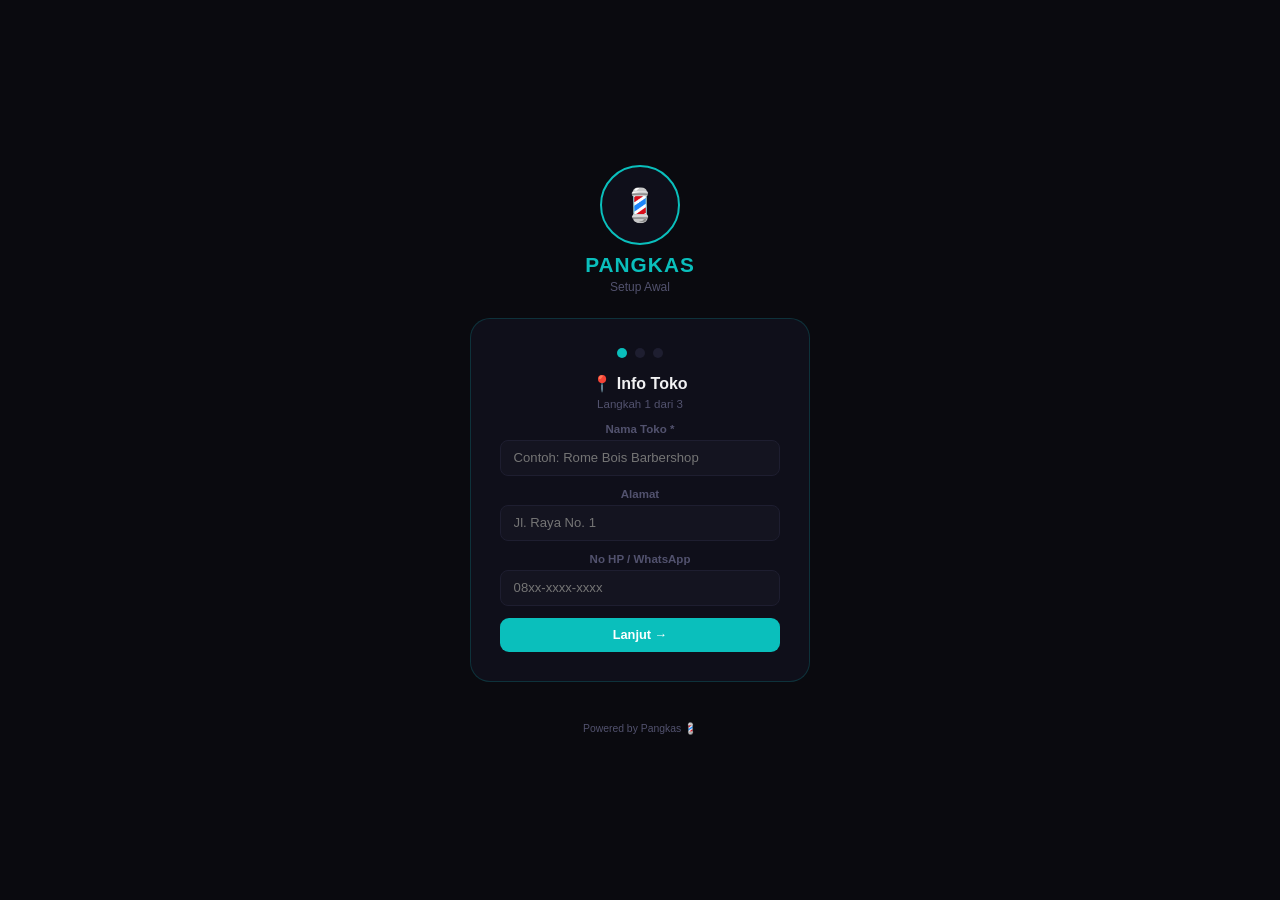
==== commit 4f78ba97: "Fix HTML structure" ====
--- a/index.html
+++ b/index.html
@@ -2,1814 +2,2645 @@
 <html lang="id">
 <head>
 <meta charset="UTF-8">
-<meta name="viewport" content="width=device-width,initial-scale=1,maximum-scale=1,user-scalable=no">
-<meta name="theme-color" content="#0a0a0f">
+<meta name="viewport" content="width=device-width, initial-scale=1.0, maximum-scale=1.0, user-scalable=no">
 <meta name="apple-mobile-web-app-capable" content="yes">
-<meta name="apple-mobile-web-app-status-bar-style" content="black-translucent">
 <meta name="mobile-web-app-capable" content="yes">
 <title>Pangkas</title>
 <style>
 *,*::before,*::after{box-sizing:border-box;margin:0;padding:0}
 :root{
---bg:#0a0a0f;--s1:#0f0f1a;--s2:#141420;--s3:#1a1a2a;--border:#1e1e30;
---pri:#0ABFBC;--pri-dim:rgba(10,191,188,.15);--suc:#10B981;--suc-dim:rgba(16,185,129,.15);
---dan:#EF4444;--dan-dim:rgba(239,68,68,.15);--warn:#F59E0B;--warn-dim:rgba(245,158,11,.15);
---text:#F1F1F3;--muted:#52526e;--font:system-ui,-apple-system,sans-serif;--mono:'SF Mono',SFMono-Regular,Consolas,monospace;
-}
-html,body{height:100%;font-family:var(--font);background:var(--bg);color:var(--text);overflow:hidden;-webkit-tap-highlight-color:transparent}
+  --bg:#0a0a0f;--s1:#0f0f1a;--s2:#141420;--s3:#1a1a2a;--b1:#1e1e30;
+  --teal:#0ABFBC;--teal2:#08a0a0;--teal3:rgba(10,191,188,.15);
+  --ivory:#F1F1F3;--ash:#52526e;--sage:#10B981;--ember:#EF4444;--gold:#F59E0B;
+  --rad:12px;
+}
+html,body{height:100%;font-family:'Segoe UI',sans-serif;background:var(--bg);color:var(--ivory);overflow:hidden}
 body{display:flex;flex-direction:column}
-input,select,textarea,button{font-family:inherit;font-size:inherit;color:inherit;border:none;outline:none;background:none}
-button{cursor:pointer;-webkit-user-select:none;user-select:none}
-::-webkit-scrollbar{width:4px}::-webkit-scrollbar-track{background:transparent}::-webkit-scrollbar-thumb{background:var(--border);border-radius:2px}
-
-/* Screens */
-.screen{display:none;flex:1;flex-direction:column;height:100%;overflow:hidden}
-.screen.active{display:flex}
-.screen-scroll{flex:1;overflow-y:auto;padding:16px 16px 80px;-webkit-overflow-scrolling:touch}
-
-/* Onboarding */
-#onboarding{background:var(--bg);align-items:center;justify-content:center;padding:24px}
-.ob-card{width:100%;max-width:400px;text-align:center}
-.ob-title{font-size:28px;font-weight:700;margin-bottom:4px}
-.ob-sub{color:var(--muted);margin-bottom:32px;font-size:14px}
-.ob-dots{display:flex;gap:8px;justify-content:center;margin-bottom:32px}
-.ob-dot{width:10px;height:10px;border-radius:50%;background:var(--border);transition:.3s}
-.ob-dot.active{background:var(--pri);width:24px;border-radius:5px}
-.ob-step{display:none}.ob-step.active{display:block}
-.ob-services{text-align:left;margin:16px 0}
-.ob-svc-item{display:flex;justify-content:space-between;padding:10px 12px;background:var(--s2);border-radius:8px;margin-bottom:8px;font-size:14px}
-.ob-svc-price{font-family:var(--mono);color:var(--pri)}
-
-/* Form elements */
-.form-group{margin-bottom:16px}
-.form-label{display:block;font-size:13px;color:var(--muted);margin-bottom:6px;font-weight:500}
-.form-input{width:100%;padding:12px 14px;background:var(--s2);border:1px solid var(--border);border-radius:8px;color:var(--text);font-size:15px;transition:.2s}
-.form-input:focus{border-color:var(--pri);box-shadow:0 0 0 3px var(--pri-dim)}
-select.form-input{appearance:none;background-image:url("data:image/svg+xml,%3Csvg xmlns='http://www.w3.org/2000/svg' width='12' height='12' fill='%2352526e'%3E%3Cpath d='M6 8L1 3h10z'/%3E%3C/svg%3E");background-repeat:no-repeat;background-position:right 12px center}
-
-/* Buttons */
-.btn{display:inline-flex;align-items:center;justify-content:center;gap:8px;padding:12px 20px;border-radius:8px;font-weight:600;font-size:15px;transition:.2s;min-height:44px;min-width:44px}
-.btn-pri{background:var(--pri);color:#000}.btn-pri:active{filter:brightness(.85)}
-.btn-suc{background:var(--suc);color:#fff}.btn-suc:active{filter:brightness(.85)}
-.btn-dan{background:var(--dan);color:#fff}.btn-dan:active{filter:brightness(.85)}
-.btn-warn{background:var(--warn);color:#000}.btn-warn:active{filter:brightness(.85)}
-.btn-ghost{background:var(--s2);color:var(--text);border:1px solid var(--border)}.btn-ghost:active{background:var(--s3)}
-.btn-sm{padding:8px 14px;font-size:13px;min-height:36px}
-.btn-block{width:100%;justify-content:center}
-.btn-icon{width:44px;height:44px;padding:0;border-radius:10px}
-
-/* Login */
-#login{align-items:center;justify-content:center;padding:24px;background:var(--bg)}
-.login-logo{font-size:48px;margin-bottom:8px}
-.login-title{font-size:24px;font-weight:700;margin-bottom:4px}
-.login-sub{color:var(--muted);font-size:14px;margin-bottom:32px}
-.pin-dots{display:flex;gap:12px;margin-bottom:32px}
-.pin-dot{width:16px;height:16px;border-radius:50%;border:2px solid var(--border);transition:.2s}
-.pin-dot.filled{background:var(--pri);border-color:var(--pri)}
-.pin-dot.wrong{background:var(--dan);border-color:var(--dan);animation:shake .4s}
-.pin-pad{display:grid;grid-template-columns:repeat(3,72px);gap:12px}
-.pin-key{width:72px;height:56px;border-radius:12px;background:var(--s2);font-size:22px;font-weight:600;display:flex;align-items:center;justify-content:center;transition:.15s}
-.pin-key:active{background:var(--pri);color:#000;transform:scale(.95)}
-.pin-key.empty{background:transparent;pointer-events:none}
-.pin-key.del{font-size:16px}
-.login-footer{position:absolute;bottom:24px;color:var(--muted);font-size:12px}
-
-@keyframes shake{0%,100%{transform:translateX(0)}20%,60%{transform:translateX(-6px)}40%,80%{transform:translateX(6px)}}
-
-/* Bottom Nav */
-.bottom-nav{display:flex;position:fixed;bottom:0;left:0;right:0;height:64px;background:var(--s1);border-top:1px solid var(--border);z-index:100;padding-bottom:env(safe-area-inset-bottom)}
-.nav-tab{flex:1;display:flex;flex-direction:column;align-items:center;justify-content:center;gap:2px;font-size:11px;color:var(--muted);transition:.2s;min-height:44px;position:relative}
-.nav-tab.active{color:var(--pri)}
-.nav-tab .nav-icon{font-size:22px;line-height:1}
-.nav-badge{position:absolute;top:4px;right:calc(50% - 20px);background:var(--dan);color:#fff;font-size:10px;font-weight:700;min-width:18px;height:18px;border-radius:9px;display:flex;align-items:center;justify-content:center;padding:0 5px}
-
-/* Page Header */
-.page-hdr{display:flex;align-items:center;gap:12px;padding:16px;background:var(--s1);border-bottom:1px solid var(--border);min-height:56px}
-.page-hdr h2{font-size:18px;font-weight:700;flex:1}
-.page-hdr .back-btn{font-size:20px;width:36px;height:36px;display:flex;align-items:center;justify-content:center;border-radius:8px}
-.page-hdr .back-btn:active{background:var(--s3)}
-
-/* Cards */
-.card{background:var(--s2);border:1px solid var(--border);border-radius:12px;padding:16px;margin-bottom:12px}
-.card-title{font-size:14px;color:var(--muted);margin-bottom:8px;font-weight:500}
-.stat-big{font-size:32px;font-weight:800;font-family:var(--mono);color:var(--pri)}
-.stat-row{display:flex;gap:12px}
-.stat-card{flex:1;background:var(--s2);border:1px solid var(--border);border-radius:12px;padding:14px;text-align:center}
-.stat-card .stat-num{font-size:24px;font-weight:700;font-family:var(--mono)}
-.stat-card .stat-label{font-size:11px;color:var(--muted);margin-top:2px}
-
-/* Quick Actions */
-.quick-actions{display:flex;gap:10px;margin-top:16px}
-.quick-btn{flex:1;display:flex;align-items:center;justify-content:center;gap:8px;padding:14px;background:var(--pri-dim);border:1px solid rgba(10,191,188,.3);border-radius:12px;color:var(--pri);font-weight:600;font-size:14px}
-.quick-btn:active{background:rgba(10,191,188,.25)}
-
-/* Grid items */
-.svc-grid{display:grid;grid-template-columns:repeat(2,1fr);gap:10px;margin-bottom:16px}
-.svc-item{position:relative;background:var(--s2);border:1px solid var(--border);border-radius:12px;padding:14px;text-align:center;transition:.15s;min-height:44px}
-.svc-item:active{transform:scale(.97)}
-.svc-item.selected{border-color:var(--pri);background:var(--pri-dim)}
-.svc-item .svc-name{font-size:13px;font-weight:600;margin-bottom:4px}
-.svc-item .svc-price{font-family:var(--mono);color:var(--pri);font-size:14px;font-weight:700}
-.svc-item .svc-stock{font-size:11px;color:var(--muted)}
-.svc-item .svc-badge{position:absolute;top:-6px;right:-6px;background:var(--pri);color:#000;width:22px;height:22px;border-radius:11px;font-size:12px;font-weight:700;display:flex;align-items:center;justify-content:center}
-
-/* Cart */
-.cart{background:var(--s1);border:1px solid var(--border);border-radius:12px;padding:16px;margin-top:16px}
-.cart-item{display:flex;justify-content:space-between;align-items:center;padding:8px 0;border-bottom:1px solid var(--border);font-size:14px}
-.cart-item:last-child{border-bottom:none}
-.cart-item .ci-name{flex:1}
-.cart-item .ci-qty{color:var(--muted);margin:0 8px;font-size:13px}
-.cart-item .ci-price{font-family:var(--mono);color:var(--pri);font-weight:600}
-.cart-item .ci-del{color:var(--dan);font-size:18px;margin-left:8px;width:28px;height:28px;display:flex;align-items:center;justify-content:center;border-radius:6px}
-.cart-item .ci-del:active{background:var(--dan-dim)}
-.cart-total{display:flex;justify-content:space-between;padding-top:12px;margin-top:8px;border-top:1px solid var(--border);font-size:18px;font-weight:700}
-.cart-total .ct-val{font-family:var(--mono);color:var(--pri)}
-
-/* Queue */
-.q-item{background:var(--s2);border:1px solid var(--border);border-radius:12px;padding:14px;margin-bottom:10px;display:flex;align-items:center;gap:12px}
-.q-num{width:40px;height:40px;border-radius:10px;display:flex;align-items:center;justify-content:center;font-weight:800;font-size:18px;font-family:var(--mono);flex-shrink:0}
-.q-num.waiting{background:var(--warn-dim);color:var(--warn)}
-.q-num.serving{background:var(--pri-dim);color:var(--pri)}
-.q-num.done{background:var(--suc-dim);color:var(--suc)}
-.q-num.canceled{background:var(--dan-dim);color:var(--dan)}
-.q-info{flex:1;min-width:0}
-.q-info .q-name{font-weight:600;font-size:14px}
-.q-info .q-svc{color:var(--muted);font-size:12px;overflow:hidden;text-overflow:ellipsis;white-space:nowrap}
-.q-actions{display:flex;gap:6px;flex-shrink:0}
-.q-actions button{padding:6px 10px;border-radius:6px;font-size:12px;font-weight:600;min-height:32px}
-.q-btn-start{background:var(--pri-dim);color:var(--pri)}
-.q-btn-done{background:var(--suc-dim);color:var(--suc)}
-.q-btn-cancel{background:var(--dan-dim);color:var(--dan)}
-
-/* Member */
-.member-card{background:var(--s2);border:1px solid var(--border);border-radius:12px;padding:14px;margin-bottom:10px}
-.member-name{font-weight:600;font-size:15px}
-.member-phone{color:var(--muted);font-size:13px}
-.member-visits{display:flex;gap:4px;margin-top:8px;flex-wrap:wrap;align-items:center}
-.visit-dot{width:12px;height:12px;border-radius:50%;background:var(--border)}
-.visit-dot.filled{background:var(--pri)}
-.visit-dot.reward{background:var(--warn);animation:pulse 1.5s infinite}
-.member-meta{display:flex;gap:12px;margin-top:8px}
-.member-meta span{font-size:12px;color:var(--muted)}
-@keyframes pulse{0%,100%{transform:scale(1)}50%{transform:scale(1.3)}}
-
-/* Birthday */
-.bday-card{display:flex;align-items:center;gap:12px;background:var(--warn-dim);border:1px solid rgba(245,158,11,.3);border-radius:12px;padding:12px;margin-bottom:8px}
-.bday-icon{font-size:28px}
-.bday-info{flex:1}.bday-info .bday-name{font-weight:600;font-size:14px}.bday-info .bday-date{font-size:12px;color:var(--muted)}
-.bday-wa{padding:8px 12px;background:var(--suc);color:#fff;border-radius:8px;font-size:12px;font-weight:600;text-decoration:none;white-space:nowrap}
-
-/* More menu */
-.more-grid{display:grid;grid-template-columns:repeat(2,1fr);gap:12px}
-.more-card{background:var(--s2);border:1px solid var(--border);border-radius:12px;padding:20px;text-align:center;transition:.15s}
-.more-card:active{transform:scale(.97);border-color:var(--pri)}
-.more-icon{font-size:32px;margin-bottom:8px;display:block}
-.more-label{font-size:14px;font-weight:600}
-
-/* Modal */
-.modal-overlay{display:none;position:fixed;inset:0;background:rgba(0,0,0,.7);z-index:200;align-items:center;justify-content:center;padding:16px}
-.modal-overlay.show{display:flex}
-.modal{background:var(--s1);border:1px solid var(--border);border-radius:16px;width:100%;max-width:420px;max-height:85vh;display:flex;flex-direction:column}
-.modal-hdr{display:flex;align-items:center;justify-content:space-between;padding:16px;border-bottom:1px solid var(--border)}
-.modal-hdr h3{font-size:17px;font-weight:700}
-.modal-close{width:36px;height:36px;display:flex;align-items:center;justify-content:center;border-radius:8px;font-size:20px;color:var(--muted)}
-.modal-close:active{background:var(--s3)}
-.modal-body{padding:16px;overflow-y:auto;flex:1}
-.modal-footer{padding:12px 16px;border-top:1px solid var(--border);display:flex;gap:8px}
-
-/* Toast */
-.toast-container{position:fixed;top:16px;left:50%;transform:translateX(-50%);z-index:300;display:flex;flex-direction:column;gap:8px;pointer-events:none;width:calc(100% - 32px);max-width:380px}
-.toast{padding:12px 16px;border-radius:10px;font-size:14px;font-weight:500;animation:toastIn .3s;pointer-events:auto;display:flex;align-items:center;gap:8px}
-.toast-suc{background:var(--suc);color:#fff}.toast-dan{background:var(--dan);color:#fff}.toast-warn{background:var(--warn);color:#000}.toast-info{background:var(--pri);color:#000}
-@keyframes toastIn{from{opacity:0;transform:translateY(-10px)}to{opacity:1;transform:translateY(0)}}
-
-/* Calendar */
-.cal-hdr{display:flex;align-items:center;justify-content:space-between;margin-bottom:12px}
-.cal-hdr button{width:36px;height:36px;border-radius:8px;background:var(--s2);display:flex;align-items:center;justify-content:center;font-size:18px}
-.cal-hdr button:active{background:var(--s3)}
-.cal-hdr span{font-size:16px;font-weight:700}
-.cal-grid{display:grid;grid-template-columns:repeat(7,1fr);gap:4px;text-align:center;margin-bottom:16px}
-.cal-day-name{font-size:11px;color:var(--muted);padding:6px 0;font-weight:600}
-.cal-day{padding:8px 0;border-radius:8px;font-size:13px;cursor:pointer;min-height:36px;display:flex;align-items:center;justify-content:center}
-.cal-day:active{background:var(--s3)}
-.cal-day.today{background:var(--pri-dim);color:var(--pri);font-weight:700}
-.cal-day.selected{background:var(--pri);color:#000;font-weight:700}
-.cal-day.has-appt::after{content:'';display:block;width:4px;height:4px;border-radius:50%;background:var(--warn);position:absolute;bottom:2px}
-.cal-day{position:relative}
-.cal-day.other{color:var(--muted);opacity:.4}
-
-/* Report table */
-.report-table{width:100%;border-collapse:collapse;font-size:13px}
-.report-table th{text-align:left;padding:8px;color:var(--muted);font-weight:600;border-bottom:1px solid var(--border);font-size:12px}
-.report-table td{padding:8px;border-bottom:1px solid var(--border)}
-.report-table .mono{font-family:var(--mono)}
-
-/* Period tabs */
-.period-tabs{display:flex;gap:6px;margin-bottom:16px;overflow-x:auto;padding-bottom:4px}
-.period-tab{padding:8px 14px;border-radius:20px;font-size:13px;font-weight:600;background:var(--s2);border:1px solid var(--border);white-space:nowrap;transition:.2s}
-.period-tab.active{background:var(--pri);color:#000;border-color:var(--pri)}
-
-/* Debt */
-.debt-item{background:var(--s2);border:1px solid var(--border);border-radius:12px;padding:14px;margin-bottom:10px;display:flex;align-items:center;gap:12px}
-.debt-info{flex:1}.debt-info .debt-name{font-weight:600;font-size:14px}.debt-info .debt-detail{font-size:12px;color:var(--muted)}
-.debt-amount{font-family:var(--mono);font-weight:700;color:var(--dan);font-size:15px}
-
-/* Settings list */
-.settings-list{display:flex;flex-direction:column;gap:2px}
-.settings-item{display:flex;align-items:center;justify-content:space-between;padding:14px;background:var(--s2);border-radius:10px;margin-bottom:6px}
-.settings-item:active{background:var(--s3)}
-.si-left{display:flex;align-items:center;gap:12px}
-.si-icon{font-size:20px;width:36px;height:36px;display:flex;align-items:center;justify-content:center;background:var(--s3);border-radius:8px}
-.si-text .si-title{font-size:14px;font-weight:600}
-.si-text .si-sub{font-size:12px;color:var(--muted)}
-.si-right{color:var(--muted);font-size:18px}
-
-/* Tag / Badge */
-.badge{display:inline-flex;padding:4px 10px;border-radius:20px;font-size:11px;font-weight:600}
-.badge-pri{background:var(--pri-dim);color:var(--pri)}
-.badge-suc{background:var(--suc-dim);color:var(--suc)}
-.badge-dan{background:var(--dan-dim);color:var(--dan)}
-.badge-warn{background:var(--warn-dim);color:var(--warn)}
-
-/* Search */
-.search-box{display:flex;align-items:center;gap:8px;background:var(--s2);border:1px solid var(--border);border-radius:10px;padding:0 12px;margin-bottom:16px}
-.search-box input{flex:1;padding:12px 0;background:none;font-size:14px;color:var(--text)}
-.search-box .search-icon{color:var(--muted);font-size:18px}
-
-/* Section title */
-.section-title{font-size:13px;color:var(--muted);font-weight:600;text-transform:uppercase;letter-spacing:.5px;margin-bottom:10px;margin-top:16px}
-.section-title:first-child{margin-top:0}
-
-/* Empty state */
-.empty-state{text-align:center;padding:40px 20px;color:var(--muted)}
-.empty-state .empty-icon{font-size:48px;margin-bottom:12px;display:block}
-.empty-state .empty-text{font-size:14px}
-
-/* Expense */
-.expense-item{display:flex;align-items:center;gap:12px;padding:12px;background:var(--s2);border:1px solid var(--border);border-radius:10px;margin-bottom:8px}
-.expense-item .ei-cat{font-size:11px;color:var(--muted)}
-.expense-item .ei-info{flex:1}
-.expense-item .ei-name{font-size:14px;font-weight:600}
-.expense-item .ei-amount{font-family:var(--mono);color:var(--dan);font-weight:600}
-
-/* Utility */
-.flex{display:flex}.flex-1{flex:1}.gap-8{gap:8px}.gap-12{gap:12px}.items-center{align-items:center}.justify-between{justify-content:space-between}
-.mb-8{margin-bottom:8px}.mb-12{margin-bottom:12px}.mb-16{margin-bottom:16px}.mt-12{margin-top:12px}.mt-16{margin-top:16px}
-.text-center{text-align:center}.text-muted{color:var(--muted)}.text-pri{color:var(--pri)}.text-suc{color:var(--suc)}.text-dan{color:var(--dan)}
-.text-sm{font-size:13px}.text-xs{font-size:11px}.font-mono{font-family:var(--mono)}.font-bold{font-weight:700}
-.hidden{display:none!important}
-
-/* Print receipt */
+
+/* ── SCROLLBAR ── */
+::-webkit-scrollbar{width:4px}::-webkit-scrollbar-track{background:transparent}::-webkit-scrollbar-thumb{background:var(--b1);border-radius:4px}
+
+/* ── LOGIN ── */
+#login{position:fixed;inset:0;z-index:999;background:var(--bg);display:flex;align-items:center;justify-content:center;flex-direction:column;gap:1.5rem}
+.login-logo{text-align:center}
+.login-logo img{width:100px;height:100px;object-fit:contain;border-radius:50%;border:2px solid var(--teal);padding:8px;background:var(--s1)}
+.login-logo .brand{font-size:1.3rem;font-weight:800;color:var(--teal);margin-top:.5rem;letter-spacing:.05em}
+.login-logo .sub{font-size:.75rem;color:var(--ash);margin-top:.2rem}
+.login-card{background:var(--s1);border:1px solid rgba(10,191,188,.2);border-radius:20px;padding:1.8rem;width:320px;text-align:center}
+.login-card h3{font-size:1rem;margin-bottom:.3rem}
+.login-card p{font-size:.75rem;color:var(--ash);margin-bottom:1.2rem}
+.pin-display{display:flex;justify-content:center;gap:.5rem;margin-bottom:1rem}
+.pin-dot{width:14px;height:14px;border-radius:50%;border:2px solid rgba(10,191,188,.4);background:transparent;transition:all .2s}
+.pin-dot.filled{background:var(--teal);border-color:var(--teal);box-shadow:0 0 8px rgba(10,191,188,.5)}
+.pin-grid{display:grid;grid-template-columns:repeat(3,1fr);gap:.5rem;max-width:220px;margin:0 auto}
+.pin-btn{padding:.9rem;background:var(--s2);border:1px solid var(--b1);border-radius:10px;color:var(--ivory);font-size:1.1rem;font-weight:600;cursor:pointer;transition:all .18s}
+.pin-btn:hover{background:var(--s3);border-color:rgba(10,191,188,.3)}
+.pin-btn:active{transform:scale(.95);background:var(--teal3)}
+.pin-btn.del{color:var(--ember)}
+.login-err{color:var(--ember);font-size:.72rem;margin-top:.5rem;min-height:1em}
+
+/* ── APP ── */
+#app{display:none;flex-direction:column;height:100vh;height:100dvh}
+.topbar{background:var(--s1);border-bottom:1px solid rgba(10,191,188,.15);padding:.6rem 1rem;display:flex;align-items:center;justify-content:space-between;flex-shrink:0}
+.topbar-left{display:flex;align-items:center;gap:.6rem}
+.topbar-logo{font-size:.9rem;font-weight:800;color:var(--teal);letter-spacing:.04em}
+.topbar-user{font-size:.7rem;color:var(--ash);background:var(--s2);border:1px solid var(--b1);padding:.2rem .55rem;border-radius:20px}
+.topbar-right{display:flex;gap:.4rem}
+.tbtn{background:none;border:1px solid var(--b1);border-radius:8px;color:var(--ash);padding:.3rem .6rem;font-size:.72rem;cursor:pointer;transition:all .18s}
+.tbtn:hover{border-color:rgba(10,191,188,.35);color:var(--ivory)}
+
+/* ── NAV ── */
+nav{background:var(--s1);border-bottom:1px solid rgba(255,255,255,.05);display:flex;overflow-x:auto;scrollbar-width:none;flex-shrink:0}
+nav::-webkit-scrollbar{display:none}
+.ntab{padding:.6rem .8rem;border:none;background:none;color:var(--ash);font-size:.75rem;font-weight:500;cursor:pointer;border-bottom:2px solid transparent;white-space:nowrap;transition:all .2s;display:flex;align-items:center;gap:.3rem}
+.ntab:hover{color:var(--ivory)}
+.ntab.on{color:var(--teal);border-bottom-color:var(--teal)}
+
+/* ── PANELS ── */
+.panels{flex:1;overflow:hidden}
+.panel{display:none;height:100%;overflow-y:auto;padding:1rem}
+.panel.on{display:block}
+
+/* ── CARDS ── */
+.card{background:var(--s1);border:1px solid var(--b1);border-radius:var(--rad);padding:1rem;margin-bottom:.75rem}
+.card-title{font-size:.72rem;font-weight:700;color:var(--ash);text-transform:uppercase;letter-spacing:.08em;margin-bottom:.65rem;display:flex;align-items:center;justify-content:space-between}
+.grid2{display:grid;grid-template-columns:1fr 1fr;gap:.75rem}
+.grid3{display:grid;grid-template-columns:1fr 1fr 1fr;gap:.75rem}
+.stat-card{background:var(--s2);border:1px solid var(--b1);border-radius:var(--rad);padding:.9rem;text-align:center}
+.stat-val{font-size:1.6rem;font-weight:800;color:var(--teal);line-height:1}
+.stat-lbl{font-size:.68rem;color:var(--ash);margin-top:.3rem}
+
+/* ── BUTTONS ── */
+.btn{padding:.6rem 1.1rem;border:none;border-radius:9px;font-size:.8rem;font-weight:600;cursor:pointer;transition:all .18s;font-family:inherit}
+.btn-teal{background:var(--teal);color:#fff}.btn-teal:hover{background:var(--teal2);box-shadow:0 4px 16px rgba(10,191,188,.3)}
+.btn-outline{background:none;border:1px solid var(--b1);color:var(--ash)}.btn-outline:hover{border-color:rgba(10,191,188,.35);color:var(--ivory)}
+.btn-danger{background:rgba(239,68,68,.12);border:1px solid rgba(239,68,68,.3);color:#fca5a5}.btn-danger:hover{background:rgba(239,68,68,.2)}
+.btn-sm{padding:.35rem .7rem;font-size:.72rem}
+.btn-full{width:100%}
+
+/* ── FORM ── */
+.field{margin-bottom:.75rem}
+.field label{display:block;font-size:.72rem;color:var(--ash);margin-bottom:.3rem;font-weight:600}
+.finp{width:100%;padding:.6rem .8rem;background:var(--s2);border:1px solid var(--b1);border-radius:8px;color:var(--ivory);font-size:.82rem;font-family:inherit;outline:none;transition:border-color .2s}
+.finp:focus{border-color:rgba(10,191,188,.5);background:rgba(10,191,188,.04)}
+select.finp{cursor:pointer}
+
+/* ── TABLE ── */
+.tbl{width:100%;border-collapse:collapse;font-size:.78rem}
+.tbl th{color:var(--ash);font-weight:600;text-align:left;padding:.4rem .6rem;border-bottom:1px solid var(--b1);font-size:.67rem;text-transform:uppercase;letter-spacing:.06em}
+.tbl td{padding:.5rem .6rem;border-bottom:1px solid rgba(255,255,255,.04)}
+.tbl tr:hover td{background:rgba(255,255,255,.02)}
+.badge{display:inline-block;padding:.12rem .45rem;border-radius:20px;font-size:.62rem;font-weight:600}
+.badge-teal{background:rgba(10,191,188,.12);color:var(--teal);border:1px solid rgba(10,191,188,.25)}
+.badge-gold{background:rgba(245,158,11,.12);color:var(--gold);border:1px solid rgba(245,158,11,.25)}
+.badge-red{background:rgba(239,68,68,.12);color:#fca5a5;border:1px solid rgba(239,68,68,.25)}
+.badge-gray{background:rgba(255,255,255,.06);color:var(--ash);border:1px solid rgba(255,255,255,.1)}
+
+/* ── MODAL ── */
+.modal-overlay{position:fixed;inset:0;z-index:500;background:rgba(0,0,0,.7);display:none;align-items:center;justify-content:center;padding:1rem}
+.modal-overlay.open{display:flex}
+.modal{background:var(--s1);border:1px solid rgba(10,191,188,.2);border-radius:18px;padding:1.4rem;width:100%;max-width:420px;max-height:90vh;overflow-y:auto}
+.modal h3{font-size:1rem;margin-bottom:1rem;display:flex;align-items:center;gap:.5rem}
+.modal-footer{display:flex;gap:.5rem;margin-top:1rem;justify-content:flex-end}
+
+/* ── KASIR ── */
+.service-grid{display:grid;grid-template-columns:repeat(auto-fill,minmax(130px,1fr));gap:.5rem;margin-bottom:.75rem}
+.svc-btn{padding:.7rem .5rem;background:var(--s2);border:1px solid var(--b1);border-radius:10px;cursor:pointer;text-align:center;transition:all .18s;position:relative}
+.svc-btn:hover{border-color:rgba(10,191,188,.3);background:rgba(10,191,188,.05)}
+.svc-btn.sel{background:rgba(10,191,188,.1);border-color:rgba(10,191,188,.5);box-shadow:0 0 12px rgba(10,191,188,.15)}
+.svc-btn .svc-name{font-size:.78rem;font-weight:600;margin-bottom:.2rem}
+.svc-btn .svc-price{font-size:.72rem;color:var(--teal)}
+.svc-btn .svc-qty{position:absolute;top:4px;right:6px;background:var(--teal);color:#fff;font-size:.6rem;font-weight:800;border-radius:10px;padding:.05rem .35rem}
+.cart-item{display:flex;align-items:center;justify-content:space-between;padding:.4rem .6rem;background:var(--s2);border:1px solid var(--b1);border-radius:8px;margin-bottom:.3rem;font-size:.78rem}
+.cart-total{font-size:1.1rem;font-weight:800;color:var(--teal);text-align:right;padding:.5rem 0}
+
+/* ── APPOINTMENT ── */
+.appt-slot{display:flex;align-items:center;gap:.6rem;padding:.55rem .7rem;background:var(--s2);border:1px solid var(--b1);border-radius:10px;margin-bottom:.4rem;cursor:pointer;transition:all .18s}
+.appt-slot:hover{border-color:rgba(10,191,188,.3)}
+.appt-time{font-size:.72rem;color:var(--teal);font-weight:700;min-width:42px;font-family:'Courier New',monospace}
+.appt-info{flex:1}
+.appt-name{font-size:.8rem;font-weight:600}
+.appt-detail{font-size:.66rem;color:var(--ash)}
+
+/* ── LAPORAN ── */
+.period-tabs{display:flex;gap:.3rem;margin-bottom:.75rem}
+.ptab{padding:.35rem .75rem;border:1px solid var(--b1);border-radius:20px;background:none;color:var(--ash);font-size:.72rem;cursor:pointer;transition:all .18s}
+.ptab.on{background:rgba(10,191,188,.1);border-color:rgba(10,191,188,.4);color:var(--teal)}
+
+/* ── STRUK PRINT ── */
 @media print{
   body *{display:none!important}
-  #receipt-print,#receipt-print *{display:block!important;color:#000!important;background:#fff!important}
-  #receipt-print{position:fixed;top:0;left:0;width:80mm;font-size:12px;font-family:monospace;padding:8px}
-  #receipt-print .rp-line{border-top:1px dashed #000;margin:6px 0}
-  #receipt-print .rp-center{text-align:center}
-  #receipt-print .rp-right{text-align:right}
-  #receipt-print table{width:100%;border-collapse:collapse}
-  #receipt-print td{padding:2px 0}
-}
+  #struk-print{display:block!important;position:fixed;inset:0;z-index:9999;background:#fff;color:#000;padding:1rem;font-family:'Courier New',monospace;font-size:11px}
+  #struk-print *{display:block!important}
+}
+#struk-print{display:none}
+.struk-line{border-top:1px dashed #999;margin:.4rem 0}
+
+/* ── APPOINTMENT CALENDAR ── */
+.cal-header{display:flex;align-items:center;justify-content:space-between;margin-bottom:.75rem}
+.cal-nav{background:none;border:1px solid var(--b1);border-radius:7px;color:var(--ash);padding:.3rem .7rem;cursor:pointer;font-size:.8rem}
+.cal-nav:hover{border-color:rgba(10,191,188,.35);color:var(--ivory)}
+.cal-days{display:grid;grid-template-columns:repeat(7,1fr);gap:.3rem;margin-bottom:.5rem}
+.cal-day-lbl{text-align:center;font-size:.6rem;color:var(--ash);padding:.2rem}
+.cal-day{text-align:center;padding:.5rem .2rem;border-radius:8px;cursor:pointer;font-size:.78rem;transition:all .18s;border:1px solid transparent}
+.cal-day:hover{background:var(--s2)}
+.cal-day.today{background:rgba(10,191,188,.12);border-color:rgba(10,191,188,.35);color:var(--teal);font-weight:700}
+.cal-day.selected{background:var(--teal);color:#fff;font-weight:700}
+.cal-day.has-appt::after{content:'•';display:block;font-size:.5rem;color:var(--teal);line-height:.5}
+.cal-day.empty{cursor:default}
+
+/* ── EMPTY STATE ── */
+.empty-state{text-align:center;padding:2.5rem 1rem;color:var(--ash)}
+.empty-state .ei{font-size:2.5rem;margin-bottom:.5rem}
+.empty-state p{font-size:.8rem}
+
+/* ── MEMBERSHIP ── */
+.member-card{background:linear-gradient(135deg,rgba(10,191,188,.15),rgba(10,191,188,.05));border:1px solid rgba(10,191,188,.3);border-radius:14px;padding:1rem;position:relative;overflow:hidden}
+.member-card::before{content:'';position:absolute;top:-20px;right:-20px;width:80px;height:80px;border-radius:50%;background:rgba(10,191,188,.1)}
+.member-name{font-size:1rem;font-weight:800;margin-bottom:.2rem}
+.member-visits{font-size:.72rem;color:var(--teal)}
+.visit-dots{display:flex;gap:.3rem;flex-wrap:wrap;margin-top:.5rem}
+.vdot{width:10px;height:10px;border-radius:50%;background:var(--b1);border:1px solid rgba(255,255,255,.1)}
+.vdot.done{background:var(--teal);box-shadow:0 0 6px rgba(10,191,188,.4)}
+
+.rp-val{font-size:clamp(.85rem,3vw,1.2rem)!important;word-break:break-all}
+
+/* ── PAYMENT BUTTONS ── */
+.disc-chip{display:inline-flex;align-items:center;padding:.28rem .55rem;border:1px solid rgba(255,255,255,.1);border-radius:16px;background:rgba(255,255,255,.03);cursor:pointer;font-size:.72rem;color:var(--ash);transition:all .15s;white-space:nowrap}
+.disc-chip.on{background:rgba(10,191,188,.15);border-color:rgba(10,191,188,.5);color:var(--teal);font-weight:700}
+.pay-btn{background:var(--s2);border:1px solid var(--b1);border-radius:12px;padding:.9rem .5rem;cursor:pointer;font-size:.78rem;font-weight:600;color:var(--ivory);transition:all .18s;text-align:center;font-family:inherit}
+.pay-btn:hover{border-color:rgba(10,191,188,.3);background:rgba(10,191,188,.05)}
+.pay-btn.pay-sel{background:rgba(10,191,188,.12);border-color:rgba(10,191,188,.5);box-shadow:0 0 14px rgba(10,191,188,.15)}
+
+/* ── DEBT CARD ── */
+.debt-card{background:var(--s2);border:1px solid rgba(239,68,68,.2);border-radius:12px;padding:.75rem;margin-bottom:.5rem;transition:all .2s}
+.debt-card.paid{border-color:rgba(10,191,188,.2);opacity:.6}
+.debt-name{font-size:.85rem;font-weight:700}
+.debt-amount{font-size:1rem;font-weight:800;color:var(--ember)}
+.debt-amount.paid{color:var(--sage)}
+.debt-meta{font-size:.68rem;color:var(--ash);margin-top:.2rem}
+
+/* ── ADMIN PIN SETUP ── */
+.pin-user-row{display:flex;align-items:center;justify-content:space-between;padding:.5rem .6rem;background:var(--s2);border:1px solid var(--b1);border-radius:8px;margin-bottom:.3rem;font-size:.78rem}
+/* ── BOTTOM NAV ── */
+.bottom-nav{position:fixed;bottom:0;left:0;right:0;height:64px;background:rgba(15,15,26,.95);backdrop-filter:blur(12px);border-top:1px solid rgba(10,191,188,.1);display:flex;justify-content:space-around;align-items:center;z-index:100;padding-bottom:env(safe-area-inset-bottom)}
+.bottom-nav .nav-item{display:flex;flex-direction:column;align-items:center;gap:2px;padding:6px 12px;border-radius:10px;cursor:pointer;transition:all .2s;color:var(--ash);min-width:56px;min-height:44px;justify-content:center}
+.bottom-nav .nav-item.active{color:var(--teal)}
+.bottom-nav .nav-item .nav-icon{font-size:20px}
+.bottom-nav .nav-item .nav-label{font-size:.6rem;font-weight:600}
+.panels{padding-bottom:72px!important}
+
+/* ── TOAST ── */
+.toast-container{position:fixed;top:16px;right:16px;z-index:9999;display:flex;flex-direction:column;gap:8px}
+.toast{padding:10px 16px;border-radius:10px;font-size:.78rem;font-weight:600;color:#fff;animation:slideIn .3s ease;box-shadow:0 4px 16px rgba(0,0,0,.3)}
+.toast-success{background:rgba(16,185,129,.9)}
+.toast-error{background:rgba(239,68,68,.9)}
+.toast-info{background:rgba(10,191,188,.9)}
+@keyframes slideIn{from{transform:translateX(100%);opacity:0}to{transform:translateX(0);opacity:1}}
+
+/* ── LAINNYA MENU ── */
+.more-menu{padding:.5rem}
+.more-item{display:flex;align-items:center;gap:.75rem;padding:.85rem 1rem;background:var(--s1);border:1px solid var(--b1);border-radius:12px;margin-bottom:.5rem;cursor:pointer;transition:all .18s}
+.more-item:hover{border-color:rgba(10,191,188,.3);background:rgba(10,191,188,.04)}
+.more-item .mi-icon{font-size:1.3rem;width:32px;text-align:center}
+.more-item .mi-text{font-size:.82rem;font-weight:600}
+.more-item .mi-desc{font-size:.68rem;color:var(--ash)}
+
+/* hide old top nav */
+nav#mainNav{display:none!important}
 </style>
 </head>
 <body>
 
-<!-- Toast Container -->
-<div class="toast-container" id="toasts"></div>
-
-<!-- Receipt Print (hidden, for print only) -->
-<div id="receipt-print" style="display:none"></div>
-
-<!-- SCREEN: Onboarding -->
-<div id="onboarding" class="screen">
-  <div class="ob-card">
-    <div class="login-logo">💈</div>
-    <div class="ob-title">Selamat Datang!</div>
-    <div class="ob-sub">Atur toko kamu dalam 3 langkah mudah</div>
-    <div class="ob-dots"><div class="ob-dot active"></div><div class="ob-dot"></div><div class="ob-dot"></div></div>
-    <div class="ob-step active" data-step="1">
-      <div class="form-group"><label class="form-label">Nama Toko</label><input id="ob-name" class="form-input" placeholder="Contoh: Barbershop Jaya"></div>
-      <div class="form-group"><label class="form-label">Alamat</label><input id="ob-addr" class="form-input" placeholder="Jl. Merdeka No. 10"></div>
-      <div class="form-group"><label class="form-label">No. HP</label><input id="ob-phone" class="form-input" type="tel" placeholder="08123456789"></div>
-      <button class="btn btn-pri btn-block mt-16" onclick="obNext(2)">Lanjut →</button>
-    </div>
-    <div class="ob-step" data-step="2">
-      <div class="section-title">Layanan Default</div>
-      <div class="ob-sub" style="margin-bottom:12px">Kamu bisa ubah nanti di Pengaturan</div>
-      <div class="ob-services" id="ob-services"></div>
-      <button class="btn btn-pri btn-block mt-16" onclick="obNext(3)">Lanjut →</button>
-      <button class="btn btn-ghost btn-block mt-12" onclick="obNext(3)" style="font-size:13px">Lewati</button>
-    </div>
-    <div class="ob-step" data-step="3">
-      <div class="form-group"><label class="form-label">Nama Admin</label><input id="ob-admin" class="form-input" placeholder="Nama kamu" value="Admin"></div>
-      <div class="form-group"><label class="form-label">PIN (4 digit)</label><input id="ob-pin" class="form-input" type="tel" maxlength="4" placeholder="••••" style="text-align:center;font-size:24px;letter-spacing:12px"></div>
-      <button class="btn btn-pri btn-block mt-16" onclick="obFinish()">🚀 Mulai Sekarang</button>
-    </div>
+<!-- STRUK PRINT -->
+<div id="struk-print"></div>
+
+<!-- ONBOARDING -->
+<div id="onboarding" style="display:none;position:fixed;inset:0;z-index:1000;background:var(--bg);align-items:center;justify-content:center;flex-direction:column;gap:1.5rem"></div>
+
+<!-- LOGIN -->
+<div id="login">
+  <div class="login-logo">
+    <div style="width:80px;height:80px;margin:0 auto;background:var(--s1);border-radius:50%;border:2px solid var(--teal);display:flex;align-items:center;justify-content:center;font-size:2rem">💈</div>
+    <div class="brand" id="loginBrand">PANGKAS</div>
+    <div class="sub">Barbershop Management</div>
+  </div>
+  <div class="login-card">
+    <h3 id="login-title">Masukkan PIN</h3>
+    <p id="login-sub">Masukkan PIN 4 digit kamu</p>
+    <div class="pin-display" id="pinDisplay">
+      <div class="pin-dot" id="pd0"></div>
+      <div class="pin-dot" id="pd1"></div>
+      <div class="pin-dot" id="pd2"></div>
+      <div class="pin-dot" id="pd3"></div>
+    </div>
+    <div class="pin-grid">
+      <button class="pin-btn" onclick="pinKey('1')">1</button>
+      <button class="pin-btn" onclick="pinKey('2')">2</button>
+      <button class="pin-btn" onclick="pinKey('3')">3</button>
+      <button class="pin-btn" onclick="pinKey('4')">4</button>
+      <button class="pin-btn" onclick="pinKey('5')">5</button>
+      <button class="pin-btn" onclick="pinKey('6')">6</button>
+      <button class="pin-btn" onclick="pinKey('7')">7</button>
+      <button class="pin-btn" onclick="pinKey('8')">8</button>
+      <button class="pin-btn" onclick="pinKey('9')">9</button>
+      <button class="pin-btn btn-outline" onclick="pinClear()">C</button>
+      <button class="pin-btn" onclick="pinKey('0')">0</button>
+      <button class="pin-btn del" onclick="pinDel()">⌫</button>
+    </div>
+    <div class="login-err" id="loginErr"></div>
   </div>
 </div>
 
-<!-- SCREEN: Login -->
-<div id="login" class="screen">
-  <div class="login-logo">💈</div>
-  <div class="login-title" id="login-shop">Pangkas</div>
-  <div class="login-sub">Masukkan PIN untuk melanjutkan</div>
-  <div class="pin-dots"><div class="pin-dot"></div><div class="pin-dot"></div><div class="pin-dot"></div><div class="pin-dot"></div></div>
-  <div class="pin-pad">
-    <button class="pin-key" onclick="pinInput(1)">1</button>
-    <button class="pin-key" onclick="pinInput(2)">2</button>
-    <button class="pin-key" onclick="pinInput(3)">3</button>
-    <button class="pin-key" onclick="pinInput(4)">4</button>
-    <button class="pin-key" onclick="pinInput(5)">5</button>
-    <button class="pin-key" onclick="pinInput(6)">6</button>
-    <button class="pin-key" onclick="pinInput(7)">7</button>
-    <button class="pin-key" onclick="pinInput(8)">8</button>
-    <button class="pin-key" onclick="pinInput(9)">9</button>
-    <button class="pin-key empty"></button>
-    <button class="pin-key" onclick="pinInput(0)">0</button>
-    <button class="pin-key del" onclick="pinDel()">⌫</button>
+<!-- APP -->
+<!-- TOAST CONTAINER -->
+<div class="toast-container" id="toastContainer"></div>
+
+<div id="app">
+  <div class="topbar">
+    <div class="topbar-left">
+      <div class="topbar-logo" id="topLogo">💈 PANGKAS</div>
+      <div class="topbar-user" id="topUser">—</div>
+    </div>
+    <div class="topbar-right">
+      <button class="tbtn" onclick="logout()">Keluar</button>
+    </div>
   </div>
-  <div class="login-footer">Powered by Pangkas 💈</div>
+  <nav id="mainNav"></nav>
+  <div class="panels" id="panels"></div>
 </div>
 
-<!-- SCREEN: App -->
-<div id="app" class="screen">
-  <!-- Pages rendered dynamically -->
-  <div id="app-content"></div>
-  <!-- Bottom Nav -->
-  <div class="bottom-nav" id="bottom-nav">
-    <button class="nav-tab active" onclick="nav('home')" data-tab="home"><span class="nav-icon">🏠</span>Home</button>
-    <button class="nav-tab" onclick="nav('kasir')" data-tab="kasir"><span class="nav-icon">💰</span>Kasir</button>
-    <button class="nav-tab" onclick="nav('antrian')" data-tab="antrian"><span class="nav-icon">📋</span>Antrian</button>
-    <button class="nav-tab" onclick="nav('member')" data-tab="member"><span class="nav-icon">👥</span>Member</button>
-    <button class="nav-tab" onclick="nav('lainnya')" data-tab="lainnya"><span class="nav-icon">☰</span>Lainnya</button>
+<!-- MODAL CONTAINER -->
+<div class="modal-overlay" id="modalOverlay" onclick="if(event.target===this)closeModal()">
+  <div class="modal" id="modalBox"></div>
+</div>
+
+<!-- PRINT AREA -->
+<script>
+// ══════════════════════════════════════════════
+// DATABASE (localStorage)
+// ══════════════════════════════════════════════
+const DB = {
+  get(k){ try{return JSON.parse(localStorage.getItem('rb_'+k))||null}catch{return null} },
+  set(k,v){ localStorage.setItem('rb_'+k,JSON.stringify(v)) },
+  def(k,v){ if(!localStorage.getItem('rb_'+k)) DB.set(k,v) }
+};
+
+// ── SEED DEFAULT DATA ──
+DB.def('users',[
+  {id:'anang',name:'Anang',pin:'1234',role:'admin'},
+]);
+DB.def('services',[
+  {id:'s1',name:'Potong Rambut',price:35000,active:true},
+  {id:'s2',name:'Cukur Jenggot',price:20000,active:true},
+  {id:'s3',name:'Cuci Rambut',price:15000,active:true},
+  {id:'s4',name:'Potong + Cuci',price:45000,active:true},
+  {id:'s5',name:'Warna Rambut',price:100000,active:true},
+  {id:'s6',name:'Hair Tonic',price:25000,active:true},
+]);
+DB.def('transactions',[]);
+DB.def('appointments',[]);
+DB.def('members',[]);
+DB.def('settings',{commission:40,memberVisits:10,memberReward:'1x Potong Gratis',shopName:'',shopAddress:'',shopPhone:'',shopTagline:'',queueEstimate:20});
+DB.def('queue',[]);
+DB.def('firstRun',true);
+DB.def('expenses',[]);
+DB.def('expense_categories',['Produk Rambut','Peralatan','Sewa','Listrik & Air','Gaji','Konsumsi','Lain-lain']);
+DB.def('debts',[]);
+DB.def('addons',[
+  {id:'a1',name:'Pomade Gatsby',price:45000,stock:10,active:true},
+  {id:'a2',name:'Shampo Makarizo',price:25000,stock:15,active:true},
+  {id:'a3',name:'Hair Tonic',price:30000,stock:8,active:true},
+  {id:'a4',name:'Wax Rambut',price:50000,stock:5,active:true},
+]);
+
+// ══════════════════════════════════════════════
+// STATE
+// ══════════════════════════════════════════════
+let currentUser = null;
+let pinBuffer = '';
+let cart = [];
+let cartBarber = '';
+let calDate = new Date();
+
+// ── HELPERS ──
+function getShopName(){ const s=DB.get('settings')||{}; return s.shopName||'Pangkas'; }
+function waLink(phone,msg){ const p=(phone||'').replace(/[^0-9]/g,'').replace(/^0/,'62'); return 'https://wa.me/'+p+'?text='+encodeURIComponent(msg); }
+
+// ══════════════════════════════════════════════
+// ONBOARDING (first run)
+// ══════════════════════════════════════════════
+function checkFirstRun(){
+  const s=DB.get('settings')||{};
+  if(DB.get('firstRun')===true && !s.shopName){
+    document.getElementById('login').style.display='none';
+    document.getElementById('app').style.display='none';
+    document.getElementById('onboarding').style.display='flex';
+    renderOnboarding();
+    return true;
+  }
+  return false;
+}
+
+let obStep=1;
+function renderOnboarding(){
+  const el=document.getElementById('onboarding');
+  const s=DB.get('settings')||{};
+  el.innerHTML=`
+  <div class="login-logo">
+    <div style="width:80px;height:80px;margin:0 auto;background:var(--s1);border-radius:50%;border:2px solid var(--teal);display:flex;align-items:center;justify-content:center;font-size:2rem">💈</div>
+    <div class="brand">PANGKAS</div>
+    <div class="sub">Setup Awal</div>
   </div>
-</div>
-
-<!-- Modal Container -->
-<div class="modal-overlay" id="modal-overlay" onclick="if(event.target===this)closeModal()">
-  <div class="modal" id="modal-box">
-    <div class="modal-hdr"><h3 id="modal-title">Modal</h3><button class="modal-close" onclick="closeModal()">✕</button></div>
-    <div class="modal-body" id="modal-body"></div>
-    <div class="modal-footer" id="modal-footer"></div>
+  <div class="login-card" style="width:340px">
+    <div style="display:flex;justify-content:center;gap:.5rem;margin-bottom:1rem">
+      <div style="width:10px;height:10px;border-radius:50%;background:${obStep>=1?'var(--teal)':'var(--b1)'}"></div>
+      <div style="width:10px;height:10px;border-radius:50%;background:${obStep>=2?'var(--teal)':'var(--b1)'}"></div>
+      <div style="width:10px;height:10px;border-radius:50%;background:${obStep>=3?'var(--teal)':'var(--b1)'}"></div>
+    </div>
+    ${obStep===1?`
+      <h3>📍 Info Toko</h3>
+      <p style="font-size:.72rem;color:var(--ash);margin-bottom:.8rem">Langkah 1 dari 3</p>
+      <div class="field"><label>Nama Toko *</label><input class="finp" id="ob-name" placeholder="Contoh: Rome Bois Barbershop" value="${s.shopName||''}"></div>
+      <div class="field"><label>Alamat</label><input class="finp" id="ob-addr" placeholder="Jl. Raya No. 1" value="${s.shopAddress||''}"></div>
+      <div class="field"><label>No HP / WhatsApp</label><input class="finp" id="ob-phone" placeholder="08xx-xxxx-xxxx" value="${s.shopPhone||''}"></div>
+      <button class="btn btn-teal btn-full" onclick="obNext1()">Lanjut →</button>
+    `:''}
+    ${obStep===2?`
+      <h3>✂️ Layanan</h3>
+      <p style="font-size:.72rem;color:var(--ash);margin-bottom:.8rem">Langkah 2 — layanan default sudah disiapkan, bisa diedit nanti di Admin</p>
+      <div style="text-align:left">
+      ${(DB.get('services')||[]).map(s=>`<div style="display:flex;justify-content:space-between;padding:.3rem 0;font-size:.8rem;border-bottom:1px solid rgba(255,255,255,.04)"><span>${s.name}</span><span style="color:var(--teal)">${rp(s.price)}</span></div>`).join('')}
+      </div>
+      <div style="display:flex;gap:.5rem;margin-top:1rem">
+        <button class="btn btn-outline" onclick="obStep=1;renderOnboarding()">← Kembali</button>
+        <button class="btn btn-teal" style="flex:1" onclick="obStep=3;renderOnboarding()">Lanjut →</button>
+      </div>
+    `:''}
+    ${obStep===3?`
+      <h3>👤 Admin Pertama</h3>
+      <p style="font-size:.72rem;color:var(--ash);margin-bottom:.8rem">Langkah 3 — buat akun admin</p>
+      <div class="field"><label>Nama</label><input class="finp" id="ob-admin-name" placeholder="Nama kamu" value="Admin"></div>
+      <div class="field"><label>PIN (4 digit)</label><input class="finp" id="ob-admin-pin" type="number" maxlength="4" placeholder="1234"></div>
+      <div style="display:flex;gap:.5rem;margin-top:1rem">
+        <button class="btn btn-outline" onclick="obStep=2;renderOnboarding()">← Kembali</button>
+        <button class="btn btn-teal" style="flex:1" onclick="obFinish()">Mulai Pangkas! 🚀</button>
+      </div>
+    `:''}
   </div>
-</div>
-
-<script>
-/* ============================================
-   DATA LAYER
-   ============================================ */
-const DB = {
-  get(k) { try { return JSON.parse(localStorage.getItem('pk_' + k)) } catch { return null } },
-  set(k, v) { localStorage.setItem('pk_' + k, JSON.stringify(v)) },
-  def(k, v) { if (DB.get(k) === null) DB.set(k, v); return DB.get(k) }
-};
-
-// Seed defaults
-const SEED_SERVICES = [
-  { id: 's1', name: 'Potong Rambut', price: 35000, active: true },
-  { id: 's2', name: 'Cukur Jenggot', price: 20000, active: true },
-  { id: 's3', name: 'Cuci Rambut', price: 15000, active: true },
-  { id: 's4', name: 'Potong + Cuci', price: 45000, active: true },
-  { id: 's5', name: 'Warna Rambut', price: 100000, active: true },
-  { id: 's6', name: 'Creambath', price: 50000, active: true }
-];
-const SEED_ADDONS = [
-  { id: 'a1', name: 'Pomade', price: 45000, stock: 10 },
-  { id: 'a2', name: 'Shampo', price: 25000, stock: 15 },
-  { id: 'a3', name: 'Hair Tonic', price: 30000, stock: 8 }
-];
-const SEED_SETTINGS = {
-  shop: { name: '', address: '', phone: '', tagline: '' },
-  commission: 40,
-  memberVisits: 10,
-  memberReward: '1x Potong Gratis',
-  queueEstimate: 20
-};
-
-function initDB() {
-  DB.def('users', [{ id: 'admin', name: 'Admin', pin: '1234', role: 'admin' }]);
-  DB.def('services', SEED_SERVICES);
-  DB.def('addons', SEED_ADDONS);
-  DB.def('settings', SEED_SETTINGS);
-  DB.def('transactions', []);
-  DB.def('appointments', []);
-  DB.def('members', []);
-  DB.def('queue', []);
-  DB.def('expenses', []);
-  DB.def('debts', []);
-  DB.def('expense_categories', ['Perlengkapan', 'Sewa', 'Listrik', 'Air', 'Gaji', 'Lainnya']);
-  DB.def('firstRun', true);
-}
-initDB();
-
-/* ============================================
-   HELPERS
-   ============================================ */
-function rp(n) { return 'Rp ' + Number(n||0).toLocaleString('id-ID') }
-function waLink(phone, msg) {
-  let p = String(phone||'').replace(/\D/g,'');
-  if (p.startsWith('0')) p = '62' + p.slice(1);
-  return 'https://wa.me/' + p + '?text=' + encodeURIComponent(msg||'');
-}
-function uid() { return Date.now().toString(36) + Math.random().toString(36).slice(2,6) }
-function today() { return new Date().toISOString().slice(0,10) }
-function dateStr(d) { return new Date(d).toLocaleDateString('id-ID',{day:'numeric',month:'short',year:'numeric'}) }
-function timeStr(d) { return new Date(d).toLocaleTimeString('id-ID',{hour:'2-digit',minute:'2-digit'}) }
-
-/* Toast */
-function toast(msg, type='info') {
-  const t = document.createElement('div');
-  t.className = 'toast toast-' + type;
-  t.textContent = msg;
-  document.getElementById('toasts').appendChild(t);
-  setTimeout(() => { t.style.opacity='0'; t.style.transition='.3s'; setTimeout(() => t.remove(), 300) }, 2500);
-}
-
-/* Modal */
-function openModal(title, bodyHtml, footerHtml) {
-  document.getElementById('modal-title').textContent = title;
-  document.getElementById('modal-body').innerHTML = bodyHtml;
-  document.getElementById('modal-footer').innerHTML = footerHtml || '';
-  document.getElementById('modal-overlay').classList.add('show');
-}
-function closeModal() { document.getElementById('modal-overlay').classList.remove('show') }
-
-/* Vibrate */
-function vib(ms) { if (navigator.vibrate) navigator.vibrate(ms||50) }
-
-/* ============================================
-   SCREEN MANAGEMENT
-   ============================================ */
-let currentScreen = null;
-let currentPage = 'home';
-let currentUser = null;
-let pageStack = [];
-
-function showScreen(id) {
-  document.querySelectorAll('.screen').forEach(s => s.classList.remove('active'));
-  document.getElementById(id).classList.add('active');
-  currentScreen = id;
-}
-
-function nav(page) {
-  pageStack = [];
-  currentPage = page;
-  document.querySelectorAll('.nav-tab').forEach(t => t.classList.toggle('active', t.dataset.tab === page));
-  renderPage();
-}
-
-function subPage(page) {
-  pageStack.push(currentPage);
-  currentPage = page;
-  document.querySelectorAll('.nav-tab').forEach(t => t.classList.remove('active'));
-  renderPage();
-}
-
-function goBack() {
-  if (pageStack.length) {
-    currentPage = pageStack.pop();
-    if (['home','kasir','antrian','member','lainnya'].includes(currentPage)) {
-      document.querySelectorAll('.nav-tab').forEach(t => t.classList.toggle('active', t.dataset.tab === currentPage));
-    }
-    renderPage();
+  <div style="font-size:.65rem;color:var(--ash);margin-top:1rem">Powered by Pangkas 💈</div>`;
+}
+
+function obNext1(){
+  const name=document.getElementById('ob-name')?.value?.trim();
+  if(!name){alert('Nama toko wajib diisi');return;}
+  const s=DB.get('settings')||{};
+  s.shopName=name;
+  s.shopAddress=document.getElementById('ob-addr')?.value?.trim()||'';
+  s.shopPhone=document.getElementById('ob-phone')?.value?.trim()||'';
+  DB.set('settings',s);
+  obStep=2;renderOnboarding();
+}
+
+function obFinish(){
+  const name=document.getElementById('ob-admin-name')?.value?.trim()||'Admin';
+  const pin=String(document.getElementById('ob-admin-pin')?.value||'').trim();
+  if(pin.length!==4){alert('PIN harus 4 digit');return;}
+  const users=DB.get('users')||[];
+  // Replace default user or add new
+  const existing=users.findIndex(u=>u.id==='anang');
+  const newUser={id:'admin-'+Date.now(),name,pin,role:'admin'};
+  if(existing>=0) users[existing]=newUser; else users.push(newUser);
+  DB.set('users',users);
+  DB.set('firstRun',false);
+  document.getElementById('onboarding').style.display='none';
+  document.getElementById('login').style.display='flex';
+  // Update login screen brand
+  updateLoginBrand();
+}
+
+function updateLoginBrand(){
+  const el=document.getElementById('loginBrand');
+  if(el) el.textContent=getShopName().toUpperCase();
+  const logo=document.getElementById('topLogo');
+  if(logo) logo.textContent='💈 '+getShopName();
+}
+
+// ══════════════════════════════════════════════
+// LOGIN
+// ══════════════════════════════════════════════
+// Check first run on load
+if(!checkFirstRun()){
+  updateLoginBrand();
+}
+
+function pinKey(k){
+  if(pinBuffer.length>=4) return;
+  pinBuffer+=k;
+  updatePinDots();
+  if(pinBuffer.length===4) setTimeout(tryLogin,200);
+}
+function pinDel(){ pinBuffer=pinBuffer.slice(0,-1); updatePinDots(); }
+function pinClear(){ pinBuffer=''; updatePinDots(); document.getElementById('loginErr').textContent=''; }
+function updatePinDots(){
+  for(let i=0;i<4;i++){
+    document.getElementById('pd'+i).classList.toggle('filled',i<pinBuffer.length);
   }
 }
-
-function renderPage() {
-  const el = document.getElementById('app-content');
-  const fn = pages[currentPage];
-  if (fn) el.innerHTML = fn();
-  updateQueueBadge();
-  // Rebind after render
-  if (pageInits[currentPage]) pageInits[currentPage]();
-}
-
-/* ============================================
-   ONBOARDING
-   ============================================ */
-function initOnboarding() {
-  const svcEl = document.getElementById('ob-services');
-  if (svcEl) {
-    svcEl.innerHTML = SEED_SERVICES.map(s =>
-      `<div class="ob-svc-item"><span>${s.name}</span><span class="ob-svc-price">${rp(s.price)}</span></div>`
-    ).join('');
+function tryLogin(){
+  const users = DB.get('users')||[];
+  const u = users.find(x=>x.pin===pinBuffer);
+  if(u){
+    currentUser=u;
+    document.getElementById('login').style.display='none';
+    document.getElementById('app').style.display='flex';
+    document.getElementById('topUser').textContent=u.name+(u.role==='admin'?' 👑':'');
+    buildNav();
+    showTab('home');
+  } else {
+    document.getElementById('loginErr').textContent='PIN salah, coba lagi';
+    pinBuffer='';
+    updatePinDots();
+    setTimeout(()=>document.getElementById('loginErr').textContent='',2000);
   }
 }
-
-function obNext(step) {
-  if (step === 2) {
-    const name = document.getElementById('ob-name').value.trim();
-    if (!name) { toast('Nama toko wajib diisi', 'warn'); return }
-  }
-  document.querySelectorAll('.ob-step').forEach(s => s.classList.remove('active'));
-  document.querySelector(`.ob-step[data-step="${step}"]`).classList.add('active');
-  document.querySelectorAll('.ob-dot').forEach((d,i) => d.classList.toggle('active', i === step-1));
-}
-
-function obFinish() {
-  const pin = document.getElementById('ob-pin').value;
-  if (pin.length !== 4 || !/^\d{4}$/.test(pin)) { toast('PIN harus 4 digit angka','warn'); return }
-  const adminName = document.getElementById('ob-admin').value.trim() || 'Admin';
-  const settings = DB.get('settings');
-  settings.shop.name = document.getElementById('ob-name').value.trim();
-  settings.shop.address = document.getElementById('ob-addr').value.trim();
-  settings.shop.phone = document.getElementById('ob-phone').value.trim();
-  DB.set('settings', settings);
-  DB.set('users', [{ id: 'admin', name: adminName, pin: pin, role: 'admin' }]);
-  DB.set('firstRun', false);
-  toast('Toko berhasil dibuat! 🎉', 'suc');
-  setTimeout(() => { showScreen('login'); initLogin() }, 500);
-}
-
-/* ============================================
-   LOGIN
-   ============================================ */
-let pinCode = '';
-function initLogin() {
-  const settings = DB.get('settings');
-  document.getElementById('login-shop').textContent = settings.shop.name || 'Pangkas';
-  pinCode = '';
-  updatePinDots();
-}
-
-function pinInput(n) {
-  if (pinCode.length >= 4) return;
-  pinCode += n;
-  vib(30);
-  updatePinDots();
-  if (pinCode.length === 4) {
-    setTimeout(checkPin, 200);
-  }
-}
-
-function pinDel() {
-  pinCode = pinCode.slice(0, -1);
-  updatePinDots();
-}
-
-function updatePinDots() {
-  document.querySelectorAll('.pin-dot').forEach((d,i) => {
-    d.classList.toggle('filled', i < pinCode.length);
-    d.classList.remove('wrong');
+function logout(){
+  currentUser=null; pinBuffer=''; updatePinDots();
+  document.getElementById('app').style.display='none';
+  document.getElementById('login').style.display='flex';
+}
+
+// ══════════════════════════════════════════════
+// NAVIGATION
+// ══════════════════════════════════════════════
+const TABS_ALL   = [{id:'home',icon:'🏠',label:'Home'},{id:'kasir',icon:'💰',label:'Kasir'},{id:'antrian',icon:'📋',label:'Antrian'},{id:'janji',icon:'📅',label:'Janji'},{id:'member',icon:'👥',label:'Member'},{id:'birthday',icon:'🎂',label:'Ultah'},{id:'laporan',icon:'📊',label:'Laporan'},{id:'hutang',icon:'📒',label:'Hutang'},{id:'belanja',icon:'🛒',label:'Belanja'},{id:'admin',icon:'⚙️',label:'Admin'}];
+const TABS_BARBER= [{id:'home',icon:'🏠',label:'Home'},{id:'kasir',icon:'💰',label:'Kasir'},{id:'antrian',icon:'📋',label:'Antrian'},{id:'janji',icon:'📅',label:'Janji'}];
+
+function buildNav(){
+  const tabs = currentUser.role==='admin'?TABS_ALL:TABS_BARBER;
+  const nav=document.getElementById('mainNav');
+  const panels=document.getElementById('panels');
+  nav.innerHTML=''; panels.innerHTML='';
+  tabs.forEach(t=>{
+    const btn=document.createElement('button');
+    btn.className='ntab'; btn.id='tab-'+t.id;
+    btn.innerHTML=t.icon+' '+t.label;
+    btn.onclick=()=>showTab(t.id);
+    nav.appendChild(btn);
+    const p=document.createElement('div');
+    p.className='panel'; p.id='panel-'+t.id;
+    panels.appendChild(p);
   });
 }
 
-function checkPin() {
-  const users = DB.get('users');
-  const user = users.find(u => u.pin === pinCode);
-  if (user) {
-    currentUser = user;
-    showScreen('app');
-    nav('home');
-    toast('Selamat datang, ' + user.name + '! 👋', 'suc');
-  } else {
-    vib(200);
-    document.querySelectorAll('.pin-dot').forEach(d => { d.classList.remove('filled'); d.classList.add('wrong') });
-    toast('PIN salah!', 'dan');
-    setTimeout(() => { pinCode = ''; updatePinDots() }, 600);
-  }
-}
-
-/* ============================================
-   POS STATE
-   ============================================ */
-let cart = [];
-let cartCustomer = '';
-let cartBarber = '';
-
-function cartAdd(type, item) {
-  const existing = cart.find(c => c.id === item.id && c.type === type);
-  if (existing) {
-    if (type === 'addon') {
-      const addon = DB.get('addons').find(a => a.id === item.id);
-      if (addon && existing.qty >= addon.stock) { toast('Stok tidak cukup','warn'); return }
-    }
-    existing.qty++;
-  } else {
-    cart.push({ ...item, type, qty: 1 });
-  }
-  renderPage();
-}
-
-function cartRemove(idx) {
-  cart.splice(idx, 1);
-  renderPage();
-}
-
-function cartTotal() { return cart.reduce((s,c) => s + c.price * c.qty, 0) }
-
-/* ============================================
-   PAGES
-   ============================================ */
-const pages = {};
-const pageInits = {};
-
-/* --- HOME --- */
-pages.home = function() {
-  const txns = DB.get('transactions').filter(t => t.date && t.date.startsWith(today()));
-  const totalIncome = txns.reduce((s,t) => s + (t.total||0), 0);
-  const queue = DB.get('queue').filter(q => q.date === today() && (q.status === 'waiting' || q.status === 'serving'));
-  const settings = DB.get('settings');
-  return `
-    <div class="screen-scroll">
-      <div style="margin-bottom:4px;font-size:14px;color:var(--muted)">Selamat datang,</div>
-      <div style="font-size:22px;font-weight:700;margin-bottom:20px">${currentUser ? currentUser.name : 'Admin'} 👋</div>
-      <div class="card">
-        <div class="card-title">Pendapatan Hari Ini</div>
-        <div class="stat-big">${rp(totalIncome)}</div>
+function showTab(id){
+  document.querySelectorAll('.ntab').forEach(b=>b.classList.remove('on'));
+  document.querySelectorAll('.panel').forEach(p=>p.classList.remove('on'));
+  // Always reset cart when switching to kasir
+  if(id==='kasir'){ cart=[]; selectedPayMethod=null; }
+  const tb=document.getElementById('tab-'+id);
+  const pb=document.getElementById('panel-'+id);
+  if(tb) tb.classList.add('on');
+  if(pb){ pb.classList.add('on'); renderPanel(id); }
+}
+
+function renderPanel(id){
+  const el=document.getElementById('panel-'+id);
+  if(!el) return;
+  if(id==='home') renderHome(el);
+  else if(id==='kasir') renderKasir(el);
+  else if(id==='antrian') renderAntrian(el);
+  else if(id==='janji') renderJanji(el);
+  else if(id==='member') renderMember(el);
+  else if(id==='birthday') renderBirthday(el);
+  else if(id==='laporan') renderLaporan(el);
+  else if(id==='hutang') renderHutang(el);
+  else if(id==='belanja') renderBelanja(el);
+  else if(id==='admin') renderAdmin(el);
+}
+
+// ══════════════════════════════════════════════
+// ══════════════════════════════════════════════
+// HOME DASHBOARD
+// ══════════════════════════════════════════════
+function renderHome(el){
+  const txs=DB.get('transactions')||[];
+  const now=new Date();
+  const todayTx=txs.filter(t=>{const d=new Date(t.date);return d.toDateString()===now.toDateString()});
+  const paidToday=todayTx.filter(t=>!t.isHutang);
+  const totalToday=paidToday.reduce((a,t)=>a+t.total,0);
+  const queue=DB.get('queue')||[];
+  const activeQueue=queue.filter(q=>q.status==='waiting'||q.status==='serving');
+  const members=DB.get('members')||[];
+  const settings=DB.get('settings')||{};
+  const commToday=paidToday.reduce((a,t)=>a+t.commission,0);
+
+  el.innerHTML=`
+  <div class="card">
+    <div class="card-title">📊 Dashboard — ${now.toLocaleDateString('id-ID',{weekday:'long',day:'numeric',month:'long',year:'numeric'})}</div>
+    <div class="grid2" style="margin-bottom:.5rem">
+      <div class="stat-card"><div class="stat-val rp-val">${rp(totalToday)}</div><div class="stat-lbl">Pendapatan Hari Ini</div></div>
+      <div class="stat-card"><div class="stat-val">${todayTx.length}</div><div class="stat-lbl">Transaksi</div></div>
+    </div>
+    <div class="grid3">
+      <div class="stat-card"><div class="stat-val" style="color:var(--gold)">${activeQueue.length}</div><div class="stat-lbl">Antrian Aktif</div></div>
+      <div class="stat-card"><div class="stat-val">${members.length}</div><div class="stat-lbl">Member</div></div>
+      <div class="stat-card"><div class="stat-val rp-val" style="font-size:1rem">${rp(commToday)}</div><div class="stat-lbl">Komisi Hari Ini</div></div>
+    </div>
+  </div>
+  <div class="card">
+    <div class="card-title">⚡ Aksi Cepat</div>
+    <div class="grid2">
+      <button class="btn btn-teal btn-full" onclick="showTab('kasir')">💰 Transaksi Baru</button>
+      <button class="btn btn-outline btn-full" onclick="showTab('antrian')">📋 Tambah Antrian</button>
+    </div>
+  </div>
+  ${todayTx.length>0?`
+  <div class="card">
+    <div class="card-title">🕐 Transaksi Terakhir</div>
+    <table class="tbl">
+      <thead><tr><th>Waktu</th><th>Customer</th><th>Total</th><th>Bayar</th></tr></thead>
+      <tbody>${[...todayTx].reverse().slice(0,5).map(t=>`
+      <tr>
+        <td style="font-family:monospace;font-size:.68rem">${new Date(t.date).toLocaleTimeString('id-ID',{hour:'2-digit',minute:'2-digit'})}</td>
+        <td>${t.customer}</td>
+        <td style="color:${t.isHutang?'var(--ember)':'var(--teal)'};font-weight:600">${rp(t.total)}</td>
+        <td><span class="badge badge-${t.isHutang?'red':t.payMethod==='qris'?'teal':t.payMethod==='tf'?'gold':'gray'}">${t.isHutang?'Hutang':t.payMethod==='qris'?'QRIS':t.payMethod==='tf'?'TF':'Cash'}</span></td>
+      </tr>`).join('')}</tbody>
+    </table>
+  </div>`:'<div class="card"><div class="empty-state"><div class="ei">☀️</div><p>Belum ada transaksi hari ini</p></div></div>'}
+  ${settings.shopName?'':'<div class="card" style="border-color:rgba(245,158,11,.3)"><div style="display:flex;align-items:center;gap:.5rem;font-size:.78rem;color:var(--gold)">⚠️ Nama toko belum diatur — buka Admin → Info Toko</div></div>'}`;
+}
+
+// ══════════════════════════════════════════════
+// ANTRIAN / QUEUE
+// ══════════════════════════════════════════════
+function renderAntrian(el){
+  // Auto-reset: clear old queue items
+  let queue=DB.get('queue')||[];
+  const today=new Date().toDateString();
+  queue=queue.filter(q=>new Date(q.createdAt).toDateString()===today || q.status==='waiting' || q.status==='serving');
+  DB.set('queue',queue);
+
+  const waiting=queue.filter(q=>q.status==='waiting');
+  const serving=queue.filter(q=>q.status==='serving');
+  const done=queue.filter(q=>q.status==='done');
+  const settings=DB.get('settings')||{queueEstimate:20};
+  const est=settings.queueEstimate||20;
+
+  el.innerHTML=`
+  <div class="card">
+    <div class="card-title">📋 Antrian Hari Ini
+      <button class="btn btn-teal btn-sm" onclick="openAddQueue()">+ Walk-in</button>
+    </div>
+    <div class="grid3" style="margin-bottom:.75rem">
+      <div class="stat-card"><div class="stat-val" style="color:var(--gold)">${waiting.length}</div><div class="stat-lbl">Menunggu</div></div>
+      <div class="stat-card"><div class="stat-val" style="color:var(--teal)">${serving.length}</div><div class="stat-lbl">Dilayani</div></div>
+      <div class="stat-card"><div class="stat-val" style="color:var(--ash)">${done.length}</div><div class="stat-lbl">Selesai</div></div>
+    </div>
+    ${waiting.length===0&&serving.length===0?'<div class="empty-state"><div class="ei">📋</div><p>Belum ada antrian</p></div>':''}
+    ${serving.map(q=>`
+    <div style="background:rgba(10,191,188,.08);border:1px solid rgba(10,191,188,.3);border-radius:12px;padding:.75rem;margin-bottom:.5rem">
+      <div style="display:flex;justify-content:space-between;align-items:center">
+        <div>
+          <span style="font-size:1.3rem;font-weight:800;color:var(--teal);margin-right:.5rem">#${q.number}</span>
+          <span style="font-weight:700">${q.name}</span>
+          <span class="badge badge-teal" style="margin-left:.3rem">Dilayani</span>
+        </div>
+        <button class="btn btn-sm btn-teal" onclick="queueDone('${q.id}')">✅ Selesai</button>
       </div>
-      <div class="stat-row">
-        <div class="stat-card">
-          <div class="stat-num text-pri">${txns.length}</div>
-          <div class="stat-label">Transaksi</div>
+      <div style="font-size:.72rem;color:var(--ash);margin-top:.3rem">✂️ ${q.service} · 🧑 ${q.barber||'-'}</div>
+    </div>`).join('')}
+    ${waiting.map((q,i)=>`
+    <div style="background:var(--s2);border:1px solid var(--b1);border-radius:12px;padding:.75rem;margin-bottom:.5rem">
+      <div style="display:flex;justify-content:space-between;align-items:center">
+        <div>
+          <span style="font-size:1.3rem;font-weight:800;color:var(--gold);margin-right:.5rem">#${q.number}</span>
+          <span style="font-weight:700">${q.name}</span>
+          <span class="badge badge-gold" style="margin-left:.3rem">Menunggu</span>
+          <span style="font-size:.68rem;color:var(--ash);margin-left:.3rem">~${(i+1)*est} mnt</span>
         </div>
-        <div class="stat-card">
-          <div class="stat-num" style="color:var(--warn)">${queue.length}</div>
-          <div class="stat-label">Antrian Aktif</div>
+        <div style="display:flex;gap:.3rem">
+          <button class="btn btn-sm btn-teal" onclick="queueServe('${q.id}')">Mulai</button>
+          <button class="btn btn-sm btn-danger" onclick="queueCancel('${q.id}')">Batal</button>
         </div>
       </div>
-      <div class="quick-actions">
-        <button class="quick-btn" onclick="nav('kasir')">＋ Transaksi</button>
-        <button class="quick-btn" onclick="nav('antrian')">＋ Antrian</button>
+      <div style="font-size:.72rem;color:var(--ash);margin-top:.3rem">✂️ ${q.service}</div>
+    </div>`).join('')}
+  </div>
+  ${done.length>0?`
+  <div class="card">
+    <div class="card-title" style="color:var(--ash)">✅ Selesai Hari Ini (${done.length})</div>
+    ${done.map(q=>`<div style="display:flex;justify-content:space-between;padding:.3rem 0;border-bottom:1px solid rgba(255,255,255,.04);font-size:.78rem;opacity:.5"><span>#${q.number} ${q.name} — ${q.service}</span><span>${new Date(q.doneAt||q.createdAt).toLocaleTimeString('id-ID',{hour:'2-digit',minute:'2-digit'})}</span></div>`).join('')}
+  </div>`:''}`;
+}
+
+function openAddQueue(){
+  const svcs=(DB.get('services')||[]).filter(s=>s.active);
+  openModal(`<h3>📋 Tambah Antrian</h3>
+    <div class="field"><label>Nama Customer</label><input class="finp" id="q-name" placeholder="Nama"></div>
+    <div class="field"><label>Layanan</label><select class="finp" id="q-svc">${svcs.map(s=>`<option value="${s.name}">${s.name}</option>`).join('')}</select></div>
+    <div class="modal-footer">
+      <button class="btn btn-outline" onclick="closeModal()">Batal</button>
+      <button class="btn btn-teal" onclick="saveQueue()">Tambah</button>
+    </div>`);
+}
+
+function saveQueue(){
+  const name=document.getElementById('q-name')?.value?.trim();
+  const svc=document.getElementById('q-svc')?.value;
+  if(!name){alert('Nama wajib diisi');return;}
+  const queue=DB.get('queue')||[];
+  const todayQueue=queue.filter(q=>new Date(q.createdAt).toDateString()===new Date().toDateString());
+  const nextNum=(todayQueue.length>0?Math.max(...todayQueue.map(q=>q.number||0)):0)+1;
+  queue.push({id:'q-'+Date.now(),name,service:svc,number:nextNum,status:'waiting',barber:'',createdAt:new Date().toISOString()});
+  DB.set('queue',queue);
+  closeModal();
+  renderAntrian(document.getElementById('panel-antrian'));
+}
+
+function queueServe(id){
+  const queue=DB.get('queue')||[];
+  const q=queue.find(x=>x.id===id);
+  if(q) q.status='serving';
+  DB.set('queue',queue);
+  renderAntrian(document.getElementById('panel-antrian'));
+}
+
+function queueDone(id){
+  const queue=DB.get('queue')||[];
+  const q=queue.find(x=>x.id===id);
+  if(q){q.status='done';q.doneAt=new Date().toISOString();}
+  DB.set('queue',queue);
+  renderAntrian(document.getElementById('panel-antrian'));
+}
+
+function queueCancel(id){
+  if(!confirm('Hapus dari antrian?')) return;
+  DB.set('queue',(DB.get('queue')||[]).filter(q=>q.id!==id));
+  renderAntrian(document.getElementById('panel-antrian'));
+}
+
+// ══════════════════════════════════════════════
+// KASIR
+// ══════════════════════════════════════════════
+function renderKasir(el){
+  const svcs=(DB.get('services')||[]).filter(s=>s.active);
+  const users=DB.get('users')||[];
+  const barbers=users;
+  el.innerHTML=`
+  <div class="card">
+    <div class="card-title">Pilih Layanan</div>
+    <div class="service-grid" id="svcGrid"></div>
+  </div>
+  <div class="card">
+    <div class="card-title">Add-ons & Produk</div>
+    <div class="service-grid" id="addonGrid"></div>
+  </div>
+  <div class="card">
+    <div class="card-title">Detail Transaksi
+      <button class="btn btn-outline btn-sm" onclick="clearCart()">Bersihkan</button>
+    </div>
+    <div class="field">
+      <label>Nama Customer</label>
+      <input class="finp" id="custName" placeholder="Nama customer (opsional)">
+    </div>
+    <div class="field">
+      <label>Barber</label>
+      <select class="finp" id="barberSel">
+        ${barbers.map(b=>`<option value="${b.id}">${b.name}</option>`).join('')}
+      </select>
+    </div>
+    <div id="cartList"></div>
+    <div id="discountArea" style="display:flex;flex-wrap:wrap;gap:.3rem;margin-bottom:.5rem">
+      <div class="disc-chip on" onclick="setDiscount(0,'none')">Tanpa Diskon</div>
+      <div class="disc-chip" onclick="setDiscount(10,'pct')">10%</div>
+      <div class="disc-chip" onclick="setDiscount(20,'pct')">20%</div>
+      <div class="disc-chip" onclick="setDiscount(50,'pct')">50%</div>
+      <div class="disc-chip" onclick="promptCustomDiscount()">Custom</div>
+    </div>
+    <div class="cart-total" id="cartTotal">Total: Rp 0</div>
+    <div id="sepertibiasa" style="display:none;margin-bottom:.3rem"><button class="btn btn-outline btn-full" onclick="loadLastOrder()" style="border-color:rgba(10,191,188,.3)">🔄 Seperti Biasa</button></div>
+    <button class="btn btn-teal btn-full" onclick="checkout()" style="margin-top:.3rem">💳 Bayar & Cetak Struk</button>
+  </div>`;
+  cart=[];
+  selectedPayMethod=null;
+  renderSvcGrid();
+  renderAddonGrid();
+  renderCart();
+}
+
+function renderSvcGrid(){
+  const svcs=(DB.get('services')||[]).filter(s=>s.active);
+  const grid=document.getElementById('svcGrid');
+  if(!grid) return;
+  grid.innerHTML='';
+  svcs.forEach(s=>{
+    const qty=cart.filter(c=>c.id===s.id).length;
+    const btn=document.createElement('div');
+    btn.className='svc-btn'+(qty>0?' sel':'');
+    btn.innerHTML=(qty>0?`<div class="svc-qty">${qty}</div>`:'')+
+      `<div class="svc-name">${s.name}</div><div class="svc-price">${rp(s.price)}</div>`;
+    btn.onclick=()=>{ cart.push({id:s.id,name:s.name,price:s.price}); renderSvcGrid(); renderCart(); };
+    grid.appendChild(btn);
+  });
+}
+
+function renderAddonGrid(){
+  const addons=(DB.get('addons')||[]).filter(a=>a.active);
+  const grid=document.getElementById('addonGrid');
+  if(!grid) return;
+  grid.innerHTML='';
+  if(addons.length===0){
+    grid.innerHTML='<div style="color:var(--ash);font-size:.75rem;padding:.3rem">Belum ada produk add-on</div>';
+    return;
+  }
+  addons.forEach(a=>{
+    const qty=cart.filter(c=>c.id==='ao-'+a.id).length;
+    const inCartNow=cart.filter(c=>c.addonId===a.id).length;
+    const stockLimit=a.stock!=null?a.stock:999;
+    const outOfStock=(a.stock!==undefined&&a.stock<=0)||(inCartNow>=stockLimit&&stockLimit<999);
+    const btn=document.createElement('div');
+    btn.className='svc-btn'+(qty>0?' sel':'')+(outOfStock?' disabled':'');
+    btn.style.opacity=outOfStock?'0.4':'1';
+    const stockColor = outOfStock ? '#fca5a5' : '#52526e';
+    const stockVal = a.stock != null ? a.stock : '~';
+    btn.innerHTML = (qty > 0 ? '<div class="svc-qty">'+qty+'</div>' : '') +
+      '<div class="svc-name">'+a.name+'</div>' +
+      '<div class="svc-price">'+rp(a.price)+'</div>' +
+      '<div style="font-size:.6rem;color:'+stockColor+';margin-top:2px">Stok: '+(stockLimit<999?Math.max(0,stockLimit-inCartNow)+'/'+stockLimit:stockVal)+'</div>';
+    if(!outOfStock){
+      btn.onclick=()=>{
+        // Count how many of this addon already in cart
+        const inCart=cart.filter(c=>c.addonId===a.id).length;
+        const stock=a.stock!=null?a.stock:999;
+        if(inCart>=stock){
+          // Flash the button red briefly
+          btn.style.borderColor='var(--ember)';
+          btn.style.background='rgba(239,68,68,.12)';
+          setTimeout(()=>{ btn.style.borderColor=''; btn.style.background=''; },800);
+          return;
+        }
+        cart.push({id:'ao-'+a.id+'-'+Date.now(),name:a.name,price:a.price,isAddon:true,addonId:a.id});
+        renderAddonGrid(); renderCart(); // re-render so button greyed if now at stock limit
+      };
+    }
+    grid.appendChild(btn);
+  });
+}
+
+function renderCart(){
+  const list=document.getElementById('cartList');
+  const totalEl=document.getElementById('cartTotal');
+  if(!list) return;
+  list.innerHTML='';
+  const grouped={};
+  cart.forEach(c=>{ grouped[c.id]=grouped[c.id]||{...c,qty:0}; grouped[c.id].qty++; });
+  Object.values(grouped).forEach(c=>{
+    const d=document.createElement('div');
+    d.className='cart-item';
+    const left=document.createElement('span');
+    left.textContent=c.name+' x'+c.qty;
+    const right=document.createElement('div');
+    right.style.cssText='display:flex;align-items:center;gap:.5rem';
+    const price=document.createElement('span');
+    price.style.color='var(--teal)';
+    price.textContent=rp(c.price*c.qty);
+    const btn=document.createElement('button');
+    btn.style.cssText='background:none;border:none;color:var(--ember);cursor:pointer;font-size:.9rem';
+    btn.textContent='✕';
+    btn.onclick=()=>{ removeFromCart(c.id); };
+    right.appendChild(price); right.appendChild(btn);
+    d.appendChild(left); d.appendChild(right);
+    list.appendChild(d);
+  });
+  const total=cart.reduce((a,c)=>a+c.price,0);
+  if(totalEl) totalEl.textContent='Total: '+rp(total);
+}
+
+function removeFromCart(id){
+  const idx=cart.findLastIndex(c=>c.id===id);
+  if(idx>=0) cart.splice(idx,1);
+  renderSvcGrid(); renderCart();
+}
+function clearCart(){ cart=[]; renderSvcGrid(); renderCart(); }
+
+function checkout(){
+  if(cart.length===0){ alert('Pilih layanan dulu!'); return; }
+  const name=document.getElementById('custName')?.value?.trim()||'Pelanggan';
+  const barberId=document.getElementById('barberSel')?.value;
+  const subtotal=cart.reduce((a,c)=>a+c.price,0);
+  const disc=currentDiscount;
+  const discAmount=disc.type==='pct'?Math.round(subtotal*(disc.value/100)):Math.min(disc.value,subtotal);
+  const total=subtotal-discAmount;
+  // Show payment method modal using DOM
+  const box = document.getElementById('modalBox');
+  const methods = [
+    {id:'cash', icon:'\u{1F4B5}', label:'Cash', color:''},
+    {id:'tf',   icon:'\u{1F3E6}', label:'Transfer', color:''},
+    {id:'qris', icon:'\u{1F4F1}', label:'QRIS', color:''},
+    {id:'hutang',icon:'\u{1F4D2}',label:'Hutang', color:'var(--ember)'}
+  ];
+  box.innerHTML = '';
+  const h3 = document.createElement('h3');
+  h3.textContent = 'Metode Pembayaran';
+  box.appendChild(h3);
+  const sub = document.createElement('div');
+  sub.style.cssText = 'font-size:.85rem;color:var(--ash);margin-bottom:1rem';
+  sub.innerHTML = (discAmount>0?'<div style="font-size:.72rem;text-decoration:line-through;color:var(--ash)">'+rp(subtotal)+'</div><div style="font-size:.68rem;color:var(--sage)">Diskon: -'+rp(discAmount)+'</div>':'')+'Total: <strong style="color:var(--teal);font-size:1.1rem">'+rp(total)+'</strong>';
+  box.appendChild(sub);
+  const grid = document.createElement('div');
+  grid.style.cssText = 'display:grid;grid-template-columns:1fr 1fr;gap:.5rem;margin-bottom:1rem';
+  methods.forEach(function(m){
+    const btn = document.createElement('button');
+    btn.className = 'pay-btn';
+    btn.id = 'pay-'+m.id;
+    if(m.color) btn.style.color = m.color;
+    btn.innerHTML = '<div style="font-size:1.3rem">'+m.icon+'</div><div>'+m.label+'</div>';
+    btn.onclick = function(){ selectPay(m.id); };
+    grid.appendChild(btn);
+  });
+  box.appendChild(grid);
+  const noteDiv = document.createElement('div');
+  noteDiv.id = 'hutang-note';
+  noteDiv.style.display = 'none';
+  noteDiv.innerHTML = '<div class="field"><label>Catatan Hutang (opsional)</label><input class="finp" id="debt-note" placeholder="Bayar Jumat depan"></div>';
+  box.appendChild(noteDiv);
+  const footer = document.createElement('div');
+  footer.className = 'modal-footer';
+  const cancelBtn = document.createElement('button');
+  cancelBtn.className = 'btn btn-outline';
+  cancelBtn.textContent = 'Batal';
+  cancelBtn.onclick = closeModal;
+  const confirmBtn = document.createElement('button');
+  confirmBtn.className = 'btn btn-teal';
+  confirmBtn.id = 'confirmPayBtn';
+  confirmBtn.textContent = 'Konfirmasi';
+  confirmBtn.disabled = true;
+  confirmBtn.onclick = confirmCheckout;
+  footer.appendChild(cancelBtn);
+  footer.appendChild(confirmBtn);
+  box.appendChild(footer);
+  document.getElementById('modalOverlay').classList.add('open');
+}
+
+let selectedPayMethod = null;
+let discountMode = 'none'; // 'none' | 'pct' | 'rp'
+let discountVal = 0;       // percentage or rp amount
+let discountType = 'pct';  // for custom: 'pct' or 'rp'
+let rewardClaimed = false;
+
+function setDisc(mode, val){
+  // Reset all chips
+  ['dc-none','dc-10','dc-20','dc-50','dc-custom'].forEach(id=>{
+    const el=document.getElementById(id);
+    if(el) el.classList.remove('on');
+  });
+  const customInp=document.getElementById('discCustomInput');
+  const preview=document.getElementById('discPreview');
+  if(mode==='none'){
+    discountMode='none'; discountVal=0;
+    document.getElementById('dc-none')?.classList.add('on');
+    if(customInp) customInp.style.display='none';
+    if(preview) preview.style.display='none';
+  } else if(mode==='pct'){
+    discountMode='pct'; discountVal=val;
+    document.getElementById('dc-'+val)?.classList.add('on');
+    if(customInp) customInp.style.display='none';
+    updateDiscPreview();
+  } else if(mode==='custom'){
+    discountMode='custom'; discountVal=0;
+    document.getElementById('dc-custom')?.classList.add('on');
+    if(customInp) customInp.style.display='flex';
+    const v=document.getElementById('discCustomVal');
+    if(v) v.value='';
+  }
+  renderCart();
+}
+
+function setDiscType(type){
+  discountType=type;
+  ['dc-type-pct','dc-type-rp'].forEach(id=>document.getElementById(id)?.classList.remove('on'));
+  document.getElementById('dc-type-'+type)?.classList.add('on');
+  calcDisc();
+}
+
+function calcDisc(){
+  const v=parseInt(document.getElementById('discCustomVal')?.value)||0;
+  discountVal=v;
+  updateDiscPreview();
+  renderCart();
+}
+
+function getDiscountAmount(subtotal){
+  if(discountMode==='none') return 0;
+  if(rewardClaimed) return 0; // reward handles its own discount
+  if(discountMode==='pct') return Math.round(subtotal*(discountVal/100));
+  if(discountMode==='custom'){
+    if(discountType==='pct') return Math.round(subtotal*(discountVal/100));
+    return Math.min(discountVal, subtotal);
+  }
+  return 0;
+}
+
+function updateDiscPreview(){
+  const preview=document.getElementById('discPreview');
+  if(!preview) return;
+  const subtotal=cart.reduce((a,c)=>a+c.price,0);
+  const disc=getDiscountAmount(subtotal);
+  if(disc>0){
+    preview.style.display='block';
+    preview.textContent='Diskon: -'+rp(disc)+' → Total: '+rp(subtotal-disc);
+  } else preview.style.display='none';
+}
+
+function claimReward(){
+  const custName=document.getElementById('custName')?.value?.trim();
+  if(!custName) return;
+  const members=DB.get('members')||[];
+  const m=members.find(x=>x.name.toLowerCase()===custName.toLowerCase());
+  if(!m) return;
+  const settings=DB.get('settings')||{memberVisits:10};
+  const target=settings.memberVisits||10;
+  const cycleProgress=(m.visits||0)%target;
+  if(cycleProgress!==0&&(m.visits||0)<target) return;
+  rewardClaimed=true;
+  // Visual feedback
+  const btn=document.querySelector('#rewardAlert button');
+  if(btn){btn.textContent='✅ Diklaim!';btn.disabled=true;}
+  renderCart();
+}
+
+function resetPromo(){
+  discountMode='none'; discountVal=0; discountType='pct'; rewardClaimed=false;
+  setDisc('none',0);
+}
+function selectPay(method){
+  selectedPayMethod=method;
+  document.querySelectorAll('.pay-btn').forEach(b=>b.classList.remove('pay-sel'));
+  document.getElementById('pay-'+method)?.classList.add('pay-sel');
+  document.getElementById('confirmPayBtn').disabled=false;
+  document.getElementById('hutang-note').style.display=method==='hutang'?'block':'none';
+}
+
+function confirmCheckout(){
+  if(!selectedPayMethod) return;
+  const name=document.getElementById('custName')?.value?.trim()||'Pelanggan';
+  const barberId=document.getElementById('barberSel')?.value;
+  const barbers=DB.get('users')||[];
+  const barber=barbers.find(b=>b.id===barberId)||{name:barberId};
+  const settings=DB.get('settings')||{commission:40};
+  const total=cart.reduce((a,c)=>a+c.price,0);
+  const isHutang=selectedPayMethod==='hutang';
+  const commission=isHutang?0:Math.round(total*settings.commission/100);
+  const debtNote=document.getElementById('debt-note')?.value?.trim()||'';
+  const tx={
+    id:'tx-'+Date.now(),
+    date:new Date().toISOString(),
+    customer:name,
+    barber:barber.name,
+    barberId,
+    items:[...cart],
+    total,
+    commission,
+    payMethod:selectedPayMethod,
+    isHutang
+  };
+  // Save transaction (hutang = 0 commission, mark as unpaid)
+  const txs=DB.get('transactions')||[];
+  txs.push(tx);
+  DB.set('transactions',txs);
+  // If hutang — create debt record
+  if(isHutang){
+    const debts=DB.get('debts')||[];
+    debts.push({
+      id:'debt-'+Date.now(),
+      txId:tx.id,
+      customer:name,
+      barber:barber.name,
+      amount:total,
+      note:debtNote,
+      date:new Date().toISOString(),
+      paid:false,
+      paidAt:null
+    });
+    DB.set('debts',debts);
+  }
+  // Deduct addon stock
+  const addons=DB.get('addons')||[];
+  cart.filter(c=>c.isAddon).forEach(c=>{
+    const a=addons.find(x=>x.id===c.addonId);
+    if(a&&a.stock>0) a.stock--;
+  });
+  DB.set('addons',addons);
+  updateMemberVisit(name);
+  closeModal();
+  printStruk(tx);
+  // Full re-render kasir to ensure clean state
+  cart=[];
+  selectedPayMethod=null;
+  resetPromo();
+  renderPanel('kasir');
+}
+
+function printStruk(tx){
+  const settings=DB.get('settings')||{};
+  const d=new Date(tx.date);
+  const dateStr=d.toLocaleDateString('id-ID',{day:'2-digit',month:'long',year:'numeric'});
+  const timeStr=d.toLocaleTimeString('id-ID',{hour:'2-digit',minute:'2-digit'});
+  const itemsHtml=tx.items.map(i=>'<div style="display:flex;justify-content:space-between"><span>'+i.name+'</span><span>'+rp(i.price)+'</span></div>').join('');
+  const payLabel = tx.isHutang ? 'HUTANG' : tx.payMethod==='qris' ? 'QRIS' : tx.payMethod==='tf' ? 'Transfer' : 'Cash';
+  document.getElementById('struk-print').innerHTML =
+    '<div style="text-align:center;margin-bottom:8px">' +
+      '<div style="font-size:14px;font-weight:800;letter-spacing:2px">'+getShopName()+'</div>' +
+      '<div style="font-size:10px">Terima kasih telah berkunjung</div>' +
+    '</div>' +
+    '<div class="struk-line"></div>' +
+    '<div style="font-size:10px;margin-bottom:4px">' +
+      '<div>Tgl: ' + dateStr + ' ' + timeStr + '</div>' +
+      '<div>Customer: ' + tx.customer + '</div>' +
+      '<div>Barber: ' + tx.barber + '</div>' +
+      '<div>No: ' + tx.id.slice(-6).toUpperCase() + '</div>' +
+    '</div>' +
+    '<div class="struk-line"></div>' +
+    '<div style="font-size:10px;margin-bottom:4px">' + itemsHtml + '</div>' +
+    '<div class="struk-line"></div>' +
+    '<div style="display:flex;justify-content:space-between;font-weight:800;font-size:12px">' +
+      '<span>TOTAL</span><span>' + rp(tx.total) + '</span>' +
+    '</div>' +
+    '<div style="font-size:10px;margin-top:2px">Bayar: ' + payLabel + '</div>' +
+    '<div class="struk-line"></div>' +
+    '<div style="text-align:center;font-size:10px;margin-top:6px">' +
+      '<div>Sampai jumpa lagi!</div>' +
+    '</div>';
+  window.print();
+}
+
+// ══════════════════════════════════════════════
+// ATUR JANJI
+// ══════════════════════════════════════════════
+function renderJanji(el){
+  const now=new Date();
+  el.innerHTML=`
+  <div class="card">
+    <div class="cal-header">
+      <button class="cal-nav" onclick="calPrev()">◀</button>
+      <div style="font-weight:700;font-size:.9rem" id="calMonthLabel"></div>
+      <button class="cal-nav" onclick="calNext()">▶</button>
+    </div>
+    <div class="cal-days" id="calDays"></div>
+    <div id="calGrid"></div>
+  </div>
+  <div class="card">
+    <div class="card-title">Janji Hari Ini <span id="todayLabel"></span>
+      <button class="btn btn-teal btn-sm" onclick="openAddJanji()">+ Tambah</button>
+    </div>
+    <div id="apptList"></div>
+  </div>`;
+  renderCal();
+  renderApptList(new Date());
+}
+
+function renderCal(){
+  const days=['Min','Sen','Sel','Rab','Kam','Jum','Sab'];
+  const year=calDate.getFullYear(), month=calDate.getMonth();
+  const firstDay=new Date(year,month,1).getDay();
+  const daysInMonth=new Date(year,month+1,0).getDate();
+  const monthNames=['Januari','Februari','Maret','April','Mei','Juni','Juli','Agustus','September','Oktober','November','Desember'];
+  document.getElementById('calMonthLabel').textContent=monthNames[month]+' '+year;
+  const appts=DB.get('appointments')||[];
+  const grid=document.getElementById('calGrid');
+  if(!grid) return;
+  // Day labels
+  grid.innerHTML='<div class="cal-days">'+days.map(d=>`<div class="cal-day-lbl">${d}</div>`).join('')+'</div>';
+  const daysDiv=document.createElement('div');
+  daysDiv.className='cal-days';
+  // Empty cells
+  for(let i=0;i<firstDay;i++){
+    const e=document.createElement('div');e.className='cal-day empty';daysDiv.appendChild(e);
+  }
+  const today=new Date();
+  for(let d=1;d<=daysInMonth;d++){
+    const dateStr=`${year}-${String(month+1).padStart(2,'0')}-${String(d).padStart(2,'0')}`;
+    const hasAppt=appts.some(a=>a.date===dateStr);
+    const isToday=today.getDate()===d&&today.getMonth()===month&&today.getFullYear()===year;
+    const div=document.createElement('div');
+    div.className='cal-day'+(isToday?' today':'')+(hasAppt?' has-appt':'');
+    div.textContent=d;
+    div.onclick=()=>{ renderApptList(new Date(year,month,d)); };
+    daysDiv.appendChild(div);
+  }
+  grid.appendChild(daysDiv);
+}
+function calPrev(){ calDate.setMonth(calDate.getMonth()-1); renderCal(); }
+function calNext(){ calDate.setMonth(calDate.getMonth()+1); renderCal(); }
+
+function renderApptList(date){
+  const dateStr=`${date.getFullYear()}-${String(date.getMonth()+1).padStart(2,'0')}-${String(date.getDate()).padStart(2,'0')}`;
+  const appts=(DB.get('appointments')||[]).filter(a=>a.date===dateStr).sort((a,b)=>a.time.localeCompare(b.time));
+  const el=document.getElementById('apptList');
+  const lbl=document.getElementById('todayLabel');
+  if(lbl) lbl.textContent=date.toLocaleDateString('id-ID',{day:'numeric',month:'short'});
+  if(!el) return;
+  if(appts.length===0){el.innerHTML='<div class="empty-state"><div class="ei">📅</div><p>Belum ada janji hari ini</p></div>';return;}
+  el.innerHTML='';
+  appts.forEach(a=>{
+    const d=document.createElement('div');d.className='appt-slot';
+    d.innerHTML=`<div class="appt-time">${a.time}</div>
+    <div class="appt-info"><div class="appt-name">${a.customer}</div>
+    <div class="appt-detail">${a.barber} · ${a.service}${a.phone?' · 📱'+a.phone:''}</div></div>
+    <span class="badge badge-${a.status==='done'?'teal':a.status==='cancel'?'red':'gold'}">${a.status==='done'?'Selesai':a.status==='cancel'?'Batal':'Menunggu'}</span>
+    ${a.phone?`<a href="${waLink(a.phone,'Halo '+a.customer+'! Pengingat: jadwal potong kamu di '+getShopName()+' hari ini jam '+a.time+'. Ditunggu ya! 💈')}" target="_blank" style="background:none;border:1px solid rgba(37,211,102,.3);border-radius:6px;color:#25D366;padding:.15rem .4rem;font-size:.68rem;text-decoration:none;white-space:nowrap">📱 WA</a>`:''}
+    <button onclick="deleteAppt('${a.id}')" style="background:none;border:none;color:var(--ember);cursor:pointer;margin-left:.3rem">🗑️</button>`;
+    el.appendChild(d);
+  });
+}
+
+function openAddJanji(){
+  const users=DB.get('users')||[];
+  const svcs=DB.get('services')||[];
+  const today=new Date().toISOString().split('T')[0];
+  openModal(`<h3>📅 Tambah Janji</h3>
+    <div class="field"><label>Nama Customer</label><input class="finp" id="aj-name" placeholder="Nama customer"></div>
+    <div class="field"><label>No HP (untuk WA reminder)</label><input class="finp" id="aj-phone" placeholder="08xx-xxxx-xxxx"></div>
+    <div class="field"><label>Tanggal</label><input class="finp" type="date" id="aj-date" value="${today}"></div>
+    <div class="field"><label>Jam</label><input class="finp" type="time" id="aj-time" value="09:00"></div>
+    <div class="field"><label>Barber</label><select class="finp" id="aj-barber">${users.map(u=>`<option value="${u.name}">${u.name}</option>`).join('')}</select></div>
+    <div class="field"><label>Layanan</label><select class="finp" id="aj-svc">${svcs.filter(s=>s.active).map(s=>`<option value="${s.name}">${s.name}</option>`).join('')}</select></div>
+    <div class="field"><label>Catatan</label><input class="finp" id="aj-note" placeholder="Catatan (opsional)"></div>
+    <div class="modal-footer">
+      <button class="btn btn-outline" onclick="closeModal()">Batal</button>
+      <button class="btn btn-teal" onclick="saveAppt()">Simpan</button>
+    </div>`);
+}
+
+function saveAppt(){
+  const name=document.getElementById('aj-name')?.value?.trim();
+  const phone=document.getElementById('aj-phone')?.value?.trim()||'';
+  const date=document.getElementById('aj-date')?.value;
+  const time=document.getElementById('aj-time')?.value;
+  const barber=document.getElementById('aj-barber')?.value;
+  const service=document.getElementById('aj-svc')?.value;
+  const note=document.getElementById('aj-note')?.value;
+  if(!name||!date||!time){alert('Nama, tanggal, dan jam wajib diisi');return;}
+  const appts=DB.get('appointments')||[];
+  appts.push({id:'ap-'+Date.now(),customer:name,phone,date,time,barber,service,note,status:'waiting',createdAt:new Date().toISOString()});
+  DB.set('appointments',appts);
+  closeModal();
+  renderApptList(new Date(date));
+  renderCal();
+}
+
+function deleteAppt(id){
+  if(!confirm('Hapus janji ini?')) return;
+  DB.set('appointments',(DB.get('appointments')||[]).filter(a=>a.id!==id));
+  renderPanel('janji');
+}
+
+// ══════════════════════════════════════════════
+// MEMBER
+// ══════════════════════════════════════════════
+function renderBirthday(el){
+  const members=DB.get('members')||[];
+  const settings=DB.get('settings')||{};
+  const shopName=settings.shopName||'Pangkas';
+  const today=new Date();
+
+  // Find birthdays: today + upcoming 7 days
+  function getBdayInfo(m){
+    if(!m.birthday||!m.phone) return null;
+    const bd=new Date(m.birthday);
+    const thisYear=new Date(today.getFullYear(),bd.getMonth(),bd.getDate());
+    let diff=Math.ceil((thisYear-today)/(1000*60*60*24));
+    if(diff<0) diff+=365; // next year
+    return {days:diff, bdStr:bd.toLocaleDateString('id-ID',{day:'numeric',month:'long'})};
+  }
+
+  const todayBdays=members.filter(m=>{
+    if(!m.birthday) return false;
+    const bd=new Date(m.birthday);
+    return bd.getMonth()===today.getMonth()&&bd.getDate()===today.getDate();
+  });
+
+  const upcomingBdays=members.filter(m=>{
+    if(!m.birthday) return false;
+    const bd=new Date(m.birthday);
+    const thisYear=new Date(today.getFullYear(),bd.getMonth(),bd.getDate());
+    const diff=Math.ceil((thisYear-today)/(1000*60*60*24));
+    return diff>0&&diff<=7;
+  }).sort((a,b)=>{
+    const bdA=new Date(a.birthday); const bdB=new Date(b.birthday);
+    const dA=Math.ceil((new Date(today.getFullYear(),bdA.getMonth(),bdA.getDate())-today)/(1000*60*60*24));
+    const dB=Math.ceil((new Date(today.getFullYear(),bdB.getMonth(),bdB.getDate())-today)/(1000*60*60*24));
+    return dA-dB;
+  });
+
+  const noPhone=members.filter(m=>m.birthday&&!m.phone);
+
+  function waCard(m, isToday){
+    const info=getBdayInfo(m);
+    const phone=(m.phone||'').replace(/[^0-9]/g,'').replace(/^0/,'62');
+    const bdStr=info?info.bdStr:'';
+    const daysLabel=isToday?'Hari ini! 🎉':(info?info.days+' hari lagi':'');
+    // WA message
+    const waText='Halo '+m.name+', Selamat Ulang Tahun ya! Semoga panjang umur, sehat selalu, dan semua harapan terkabul! Spesial buat kamu, ada hadiah istimewa dari kami di '+shopName+'. Dateng ya, kami tunggu! - Tim '+shopName;
+    const msg=encodeURIComponent(waText);
+    const waUrl='https://wa.me/'+phone+'?text='+msg;
+    const cardBg=isToday
+      ? 'background:linear-gradient(135deg,rgba(251,191,36,.15),rgba(251,146,60,.08));border:1px solid rgba(251,191,36,.4)'
+      : 'background:rgba(255,255,255,.03);border:1px solid rgba(255,255,255,.08)';
+    return '<div style="'+cardBg+';border-radius:14px;padding:.85rem;margin-bottom:.6rem">'+
+      '<div style="display:flex;justify-content:space-between;align-items:center;flex-wrap:wrap;gap:.5rem">'+
+        '<div>'+
+          '<div style="font-weight:700;font-size:.95rem">'+(isToday?'🎂 ':'')+m.name+'</div>'+
+          '<div style="font-size:.7rem;color:var(--ash);margin-top:.1rem">'+bdStr+' · '+
+            '<span style="color:'+(isToday?'#fbbf24':'var(--teal)')+'">'+daysLabel+'</span>'+
+          '</div>'+
+          (m.phone?'<div style="font-size:.7rem;color:var(--ash);margin-top:.1rem">📱 '+m.phone+'</div>':'')+ 
+        '</div>'+
+        (m.phone
+          ? '<a href="'+waUrl+'" target="_blank" style="display:inline-flex;align-items:center;gap:.4rem;'+
+              'background:'+(isToday?'#25D366':'rgba(37,211,102,.15)')+';'+
+              'color:'+(isToday?'#fff':'#25D366')+';'+
+              'border:1px solid rgba(37,211,102,.4);border-radius:10px;'+
+              'padding:.45rem .85rem;font-size:.78rem;font-weight:700;text-decoration:none;white-space:nowrap">'+
+              '<span style="font-size:1rem">💬</span> Kontak Sekarang</a>'
+          : '<button class="btn btn-sm btn-outline" onclick="editMember(&#39;'+m.id+'&#39;)">+ Tambah No HP</button>'
+        )+
+      '</div>'+
+    '</div>';
+  }
+
+  let html='<div class="card" style="margin-bottom:.6rem">'+
+    '<div class="card-title" style="color:#fbbf24">🎂 Ulang Tahun Hari Ini</div>';
+  if(todayBdays.length===0){
+    html+='<div style="color:var(--ash);font-size:.8rem;padding:.4rem 0">Tidak ada member yang ulang tahun hari ini</div>';
+  } else {
+    todayBdays.forEach(m=>{ html+=waCard(m,true); });
+  }
+  html+='</div>';
+
+  if(upcomingBdays.length>0){
+    html+='<div class="card" style="margin-bottom:.6rem">'+
+      '<div class="card-title">📅 Ulang Tahun 7 Hari ke Depan</div>';
+    upcomingBdays.forEach(m=>{ html+=waCard(m,false); });
+    html+='</div>';
+  }
+
+  if(noPhone.length>0){
+    html+='<div class="card">'+
+      '<div class="card-title" style="font-size:.8rem;color:var(--ash)">⚠️ Belum Ada No HP ('+noPhone.length+')</div>'+
+      '<div style="font-size:.75rem;color:var(--ash);margin-bottom:.5rem">Member ini punya tanggal lahir tapi belum ada nomor WA</div>';
+    noPhone.forEach(m=>{
+      const bd=new Date(m.birthday);
+      html+='<div style="display:flex;justify-content:space-between;align-items:center;padding:.4rem 0;border-bottom:1px solid rgba(255,255,255,.05)">'+
+        '<div style="font-size:.82rem">'+m.name+' · '+bd.toLocaleDateString('id-ID',{day:'numeric',month:'long'})+'</div>'+
+        '<button class="btn btn-sm btn-outline" onclick="editMember(&#39;'+m.id+'&#39;)">Edit</button>'+
+      '</div>';
+    });
+    html+='</div>';
+  }
+
+  if(members.filter(m=>m.birthday).length===0){
+    html='<div class="card"><div class="empty-state">'+
+      '<div class="ei">🎂</div>'+
+      '<p>Belum ada member dengan tanggal lahir terdaftar</p>'+
+      '<p style="font-size:.75rem;color:var(--ash)">Tambahkan tanggal lahir di tab Member → Edit</p>'+
+    '</div></div>';
+  }
+
+  el.innerHTML=html;
+}
+
+function renderMember(el){
+  const members=DB.get('members')||[];
+  const settings=DB.get('settings')||{memberVisits:10,memberReward:'1x Potong Gratis'};
+  el.innerHTML=`
+  <div class="card">
+    <div class="card-title">Member Aktif (${members.length})
+      <button class="btn btn-teal btn-sm" onclick="openAddMember()">+ Daftarkan</button>
+    </div>
+    ${members.length===0?'<div class="empty-state"><div class="ei">👥</div><p>Belum ada member terdaftar</p></div>':
+    members.map(m=>`
+    <div class="member-card" style="margin-bottom:.6rem">
+      <div style="display:flex;justify-content:space-between;align-items:flex-start">
+        <div>
+          <div class="member-name">${m.name}</div>
+          <div class="member-visits">${m.visits||0}/${settings.memberVisits} kunjungan · ${m.phone||'-'}</div>
+        </div>
+        <div style="display:flex;gap:.3rem">
+          ${currentUser.role==='admin'?'<button class="btn btn-sm btn-outline" onclick="addVisitManual(\''+m.id+'\')">+1</button><button class="btn btn-sm btn-danger" onclick="deleteMember(\''+m.id+'\')">&#128465;</button>':''}
+        </div>
       </div>
-    </div>`;
-};
-
-/* --- KASIR --- */
-pages.kasir = function() {
-  const services = DB.get('services').filter(s => s.active);
-  const addons = DB.get('addons');
-  const users = DB.get('users');
-
-  let svcHtml = services.map(s => {
-    const inCart = cart.find(c => c.id === s.id && c.type === 'service');
-    return `<div class="svc-item ${inCart?'selected':''}" onclick="cartAdd('service',{id:'${s.id}',name:'${s.name}',price:${s.price}})">
-      ${inCart?`<div class="svc-badge">${inCart.qty}</div>`:''}
-      <div class="svc-name">${s.name}</div>
-      <div class="svc-price">${rp(s.price)}</div>
-    </div>`;
-  }).join('');
-
-  let addonHtml = addons.map(a => {
-    const inCart = cart.find(c => c.id === a.id && c.type === 'addon');
-    return `<div class="svc-item ${inCart?'selected':''}" onclick="cartAdd('addon',{id:'${a.id}',name:'${a.name}',price:${a.price}})">
-      ${inCart?`<div class="svc-badge">${inCart.qty}</div>`:''}
-      <div class="svc-name">${a.name}</div>
-      <div class="svc-price">${rp(a.price)}</div>
-      <div class="svc-stock">Stok: ${a.stock}</div>
-    </div>`;
-  }).join('');
-
-  let cartHtml = '';
-  if (cart.length) {
-    cartHtml = cart.map((c,i) =>
-      `<div class="cart-item">
-        <span class="ci-name">${c.name}</span>
-        <span class="ci-qty">×${c.qty}</span>
-        <span class="ci-price">${rp(c.price*c.qty)}</span>
-        <button class="ci-del" onclick="cartRemove(${i})">✕</button>
-      </div>`
-    ).join('');
+      <div class="visit-dots">
+        ${Array.from({length:settings.memberVisits},(_,i)=>`<div class="vdot${i<(m.visits||0)?' done':''}"></div>`).join('')}
+      </div>
+      ${(m.visits||0)>=settings.memberVisits?`<div style="margin-top:.4rem;font-size:.72rem;color:var(--teal);font-weight:700">🎉 Reward siap: ${settings.memberReward}</div>`:''}
+    </div>`).join('')}
+  </div>`;
+}
+
+function openAddMember(){
+  const box=document.getElementById('modalBox');
+  box.innerHTML='';
+  const h3=document.createElement('h3'); h3.textContent='👥 Daftarkan Member'; box.appendChild(h3);
+  const f1=document.createElement('div'); f1.className='field';
+  f1.innerHTML='<label>Nama Lengkap</label><input class="finp" id="m-name" placeholder="Nama member">';
+  box.appendChild(f1);
+  const f2=document.createElement('div'); f2.className='field';
+  f2.innerHTML='<label>No. HP</label><input class="finp" id="m-phone" placeholder="08xx-xxxx-xxxx">';
+  box.appendChild(f2);
+  const f3=document.createElement('div'); f3.className='field';
+  f3.innerHTML='<label>Tanggal Lahir <span style="color:var(--ash);font-weight:400">(opsional)</span></label><input class="finp" type="date" id="m-bday">';
+  box.appendChild(f3);
+  const footer=document.createElement('div'); footer.className='modal-footer';
+  const cancelBtn=document.createElement('button'); cancelBtn.className='btn btn-outline'; cancelBtn.textContent='Batal'; cancelBtn.onclick=closeModal;
+  const saveBtn=document.createElement('button'); saveBtn.className='btn btn-teal'; saveBtn.textContent='Daftarkan'; saveBtn.onclick=saveMember;
+  footer.appendChild(cancelBtn); footer.appendChild(saveBtn);
+  box.appendChild(footer);
+  document.getElementById('modalOverlay').classList.add('open');
+}
+
+function saveMember(){
+  const name=document.getElementById('m-name')?.value?.trim();
+  if(!name){alert('Nama wajib diisi');return;}
+  const phone=document.getElementById('m-phone')?.value?.trim()||'';
+  const birthday=document.getElementById('m-bday')?.value||null;
+  const members=DB.get('members')||[];
+  members.push({id:'m-'+Date.now(),name,phone,birthday,visits:0,joinDate:new Date().toISOString()});
+  DB.set('members',members);
+  closeModal();
+  renderPanel('member');
+}
+
+function editMember(memberId){
+  const members=DB.get('members')||[];
+  const m=members.find(x=>x.id===memberId);
+  if(!m) return;
+  const box=document.getElementById('modalBox');
+  box.innerHTML='';
+  const h3=document.createElement('h3'); h3.textContent='✏️ Edit Member'; box.appendChild(h3);
+  const f1=document.createElement('div'); f1.className='field';
+  f1.innerHTML='<label>Nama</label><input class="finp" id="em-name" value="'+m.name+'">';
+  box.appendChild(f1);
+  const f2=document.createElement('div'); f2.className='field';
+  f2.innerHTML='<label>No HP</label><input class="finp" id="em-phone" value="'+(m.phone||'')+'">';
+  box.appendChild(f2);
+  const f3=document.createElement('div'); f3.className='field';
+  f3.innerHTML='<label>Tanggal Lahir</label><input class="finp" type="date" id="em-bday" value="'+(m.birthday||'')+'">';
+  box.appendChild(f3);
+  const bdPrev=document.createElement('div');
+  bdPrev.style.cssText='font-size:.72rem;color:var(--teal);margin-top:-.3rem;margin-bottom:.5rem';
+  box.appendChild(bdPrev);
+  setTimeout(()=>{
+    const bdEl=document.getElementById('em-bday');
+    function showBd(){
+      const v=bdEl.value; if(!v){bdPrev.textContent='';return;}
+      const d=new Date(v); const today=new Date();
+      const isBday=(d.getMonth()===today.getMonth()&&d.getDate()===today.getDate());
+      bdPrev.textContent=(isBday?'🎂 Hari ini ulang tahun! ':'')+d.toLocaleDateString('id-ID',{day:'numeric',month:'long',year:'numeric'});
+    }
+    bdEl.addEventListener('change',showBd); showBd();
+  },100);
+  const footer=document.createElement('div'); footer.className='modal-footer';
+  const cancelBtn=document.createElement('button'); cancelBtn.className='btn btn-outline'; cancelBtn.textContent='Batal'; cancelBtn.onclick=closeModal;
+  const saveBtn=document.createElement('button'); saveBtn.className='btn btn-teal'; saveBtn.textContent='Simpan';
+  saveBtn.onclick=function(){
+    const name=document.getElementById('em-name')?.value?.trim();
+    const phone=document.getElementById('em-phone')?.value?.trim();
+    const birthday=document.getElementById('em-bday')?.value||null;
+    if(!name){alert('Nama wajib diisi');return;}
+    const mems=DB.get('members')||[];
+    const mem=mems.find(x=>x.id===memberId);
+    if(mem){mem.name=name;mem.phone=phone;mem.birthday=birthday;}
+    DB.set('members',mems);
+    closeModal(); renderPanel('member');
+  };
+  footer.appendChild(cancelBtn); footer.appendChild(saveBtn);
+  box.appendChild(footer);
+  document.getElementById('modalOverlay').classList.add('open');
+}
+
+function addVisitManual(id){
+  const members=DB.get('members')||[];
+  const m=members.find(x=>x.id===id);
+  if(m) m.visits=(m.visits||0)+1;
+  DB.set('members',members);
+  renderPanel('member');
+}
+
+function deleteMember(id){
+  if(!confirm('Hapus member ini?')) return;
+  DB.set('members',(DB.get('members')||[]).filter(m=>m.id!==id));
+  renderPanel('member');
+}
+
+function updateMemberVisit(name){
+  if(!name||name==='Pelanggan') return;
+  const members=DB.get('members')||[];
+  const m=members.find(x=>x.name.toLowerCase()===name.toLowerCase());
+  if(m){ m.visits=(m.visits||0)+1; DB.set('members',members); }
+}
+
+// ══════════════════════════════════════════════
+// LAPORAN
+// ══════════════════════════════════════════════
+let reportPeriod='today';
+function renderLaporan(el){
+  el.innerHTML=`
+  <div style="display:flex;align-items:center;justify-content:space-between;flex-wrap:wrap;gap:.5rem;margin-bottom:.6rem">
+    <div class="period-tabs" style="margin-bottom:0">
+      <button class="ptab ${reportPeriod==='today'?'on':''}" onclick="setRP('today')">Hari Ini</button>
+      <button class="ptab ${reportPeriod==='week'?'on':''}" onclick="setRP('week')">Minggu Ini</button>
+      <button class="ptab ${reportPeriod==='month'?'on':''}" onclick="setRP('month')">Bulan Ini</button>
+      <button class="ptab ${reportPeriod==='all'?'on':''}" onclick="setRP('all')">Semua</button>
+    </div>
+    <div style="display:flex;gap:.4rem">
+      <button class="btn btn-sm btn-outline" onclick="exportCSV()">⬇️ CSV</button>
+      <button class="btn btn-sm btn-outline" onclick="exportJSON()">⬇️ Backup</button>
+      <label class="btn btn-sm btn-outline" style="cursor:pointer;margin:0">⬆️ Import <input type="file" accept=".json" onchange="importJSON(event)" style="display:none"></label>
+    </div>
+  </div>
+  <div id="laporanContent"></div>`;
+  renderLaporanContent();
+}
+
+function setRP(p){ reportPeriod=p; renderLaporan(document.getElementById('panel-laporan')); }
+
+function renderLaporanContent(){
+  const el=document.getElementById('laporanContent');
+  if(!el) return;
+  const txs=DB.get('transactions')||[];
+  const now=new Date();
+  const filtered=txs.filter(tx=>{
+    const d=new Date(tx.date);
+    if(reportPeriod==='today') return d.toDateString()===now.toDateString();
+    if(reportPeriod==='week'){const w=new Date(now);w.setDate(w.getDate()-7);return d>=w;}
+    if(reportPeriod==='month') return d.getMonth()===now.getMonth()&&d.getFullYear()===now.getFullYear();
+    return true;
+  });
+  // Exclude hutang (unpaid) from revenue — only count paid transactions
+  const paidTx=filtered.filter(t=>!t.isHutang);
+  const hutangTx=filtered.filter(t=>t.isHutang);
+  const total=paidTx.reduce((a,t)=>a+t.total,0);
+  const totalHutang=hutangTx.reduce((a,t)=>a+t.total,0);
+  const totalComm=paidTx.reduce((a,t)=>a+t.commission,0);
+  const barberMap={};
+  paidTx.forEach(t=>{ barberMap[t.barber]=(barberMap[t.barber]||0)+t.commission; });
+  // Expenses for same period
+  const allExp=DB.get('expenses')||[];
+  const filteredExp=allExp.filter(e=>{
+    const d=new Date(e.date);
+    if(reportPeriod==='today') return d.toDateString()===now.toDateString();
+    if(reportPeriod==='week'){const w=new Date(now);w.setDate(w.getDate()-7);return d>=w;}
+    if(reportPeriod==='month') return d.getMonth()===now.getMonth()&&d.getFullYear()===now.getFullYear();
+    return true;
+  });
+  const totalExp=filteredExp.reduce((a,e)=>a+e.amount,0);
+  const net=total-totalComm;
+  const profit=net-totalExp;
+  el.innerHTML=''+
+  '<div class="grid3" style="margin-bottom:.6rem">'+
+    '<div class="stat-card"><div class="stat-val">'+filtered.length+'</div><div class="stat-lbl">Transaksi</div></div>'+
+    '<div class="stat-card"><div class="stat-val rp-val">'+rp(total)+'</div><div class="stat-lbl">Pendapatan (Cash/TF/QRIS)</div></div>'+
+    '<div class="stat-card"><div class="stat-val rp-val">'+rp(net)+'</div><div class="stat-lbl">Net (setelah komisi)</div></div>'+
+  '</div>'+
+  (totalHutang>0?
+    '<div style="background:rgba(239,68,68,.08);border:1px solid rgba(239,68,68,.25);border-radius:12px;padding:.7rem .9rem;margin-bottom:.6rem;display:flex;align-items:center;justify-content:space-between">'+
+      '<div><div style="font-size:.72rem;font-weight:700;color:#fca5a5">⚠️ Piutang Belum Lunas</div>'+
+      '<div style="font-size:.72rem;color:var(--ash)">'+hutangTx.length+' transaksi belum dibayar</div></div>'+
+      '<div style="font-size:1rem;font-weight:800;color:var(--ember)">'+rp(totalHutang)+'</div>'+
+    '</div>':'')+
+  '<div class="grid3" style="margin-bottom:.6rem">'+
+    '<div class="stat-card"><div class="stat-val rp-val" style="color:var(--ember)">'+rp(totalExp)+'</div><div class="stat-lbl">Total Belanja</div></div>'+
+    '<div class="stat-card"><div class="stat-val rp-val" style="color:'+(profit>=0?'var(--sage)':'var(--ember)')+'">'+rp(Math.abs(profit))+'</div><div class="stat-lbl">'+(profit>=0?'✅ Profit Bersih':'❌ Rugi')+'</div></div>'+
+    '<div class="stat-card"><div class="stat-val">'+paidTx.length+'/'+filtered.length+'</div><div class="stat-lbl">Lunas / Total Tx</div></div>'+
+  '</div>'+`
+  <div class="card">
+    <div class="card-title">Komisi per Barber</div>
+    ${Object.entries(barberMap).map(([b,c])=>`
+    <div style="display:flex;justify-content:space-between;padding:.4rem 0;border-bottom:1px solid rgba(255,255,255,.04);font-size:.8rem">
+      <span>✂️ ${b}</span><span style="color:var(--teal);font-weight:700">${rp(c)}</span>
+    </div>`).join('')||'<div style="color:var(--ash);font-size:.78rem">Belum ada data</div>'}
+  </div>
+  <div class="card">
+    <div class="card-title">Riwayat Transaksi (${filtered.length})
+      ${currentUser.role==='admin'?'<button class="btn btn-sm btn-danger" onclick="clearTx()">Hapus Semua</button>':''}
+    </div>
+    ${filtered.length===0?'<div class="empty-state"><div class="ei">📊</div><p>Belum ada transaksi</p></div>':''}
+    <table class="tbl">
+      <thead><tr><th>Waktu</th><th>Customer</th><th>Barber</th><th>Total</th><th>Bayar</th></tr></thead>
+      <tbody>${[...filtered].reverse().slice(0,50).map(t=>`
+      <tr>
+        <td style="font-family:monospace;font-size:.68rem">${new Date(t.date).toLocaleString('id-ID',{day:'numeric',month:'short',hour:'2-digit',minute:'2-digit'})}</td>
+        <td>${t.customer}</td>
+        <td>${t.barber}</td>
+        <td style="color:${t.isHutang?'var(--ember)':'var(--teal)'};font-weight:600">${rp(t.total)}</td>
+        <td><span class="badge badge-${t.isHutang?'red':t.payMethod==='qris'?'teal':t.payMethod==='tf'?'gold':'gray'}">${t.isHutang?'Hutang':t.payMethod==='qris'?'QRIS':t.payMethod==='tf'?'TF':'Cash'}</span></td>
+      </tr>`).join('')}</tbody>
+    </table>
+  </div>`;
+}
+
+// ══════════════════════════════════════════════
+// EXPORT & IMPORT
+// ══════════════════════════════════════════════
+function getFilteredTx(){
+  const txs=DB.get('transactions')||[];
+  const now=new Date();
+  return txs.filter(tx=>{
+    const d=new Date(tx.date);
+    if(reportPeriod==='today') return d.toDateString()===now.toDateString();
+    if(reportPeriod==='week'){const w=new Date(now);w.setDate(w.getDate()-7);return d>=w;}
+    if(reportPeriod==='month') return d.getMonth()===now.getMonth()&&d.getFullYear()===now.getFullYear();
+    return true;
+  });
+}
+
+function exportCSV(){
+  const txs=getFilteredTx();
+  if(txs.length===0){alert('Tidak ada data untuk diekspor pada periode ini');return;}
+  const rows=[['No','Tanggal','Waktu','Customer','Barber','Layanan','Total (Rp)','Komisi (Rp)']];
+  txs.forEach((t,i)=>{
+    const d=new Date(t.date);
+    const items=t.items.map(x=>x.name).join(' + ');
+    rows.push([
+      i+1,
+      d.toLocaleDateString('id-ID'),
+      d.toLocaleTimeString('id-ID',{hour:'2-digit',minute:'2-digit'}),
+      t.customer,
+      t.barber,
+      items,
+      t.total,
+      t.commission
+    ]);
+  });
+  // Summary row
+  const totalSum=txs.reduce((a,t)=>a+t.total,0);
+  const commSum=txs.reduce((a,t)=>a+t.commission,0);
+  rows.push([]);
+  rows.push(['','','','','','TOTAL',totalSum,commSum]);
+  rows.push(['','','','','','NET (setelah komisi)',totalSum-commSum,'']);
+
+  const csv=rows.map(r=>r.map(c=>{
+    const s=String(c===undefined||c===null?'':c);
+    return s.includes(',')||s.includes('"')||s.includes('\n')?'"'+s.replace(/"/g,'""')+'"':s;
+  }).join(',')).join('\n');
+
+  const period={today:'hari-ini',week:'minggu-ini',month:'bulan-ini',all:'semua'}[reportPeriod];
+  const fname='romebois-laporan-'+period+'-'+new Date().toISOString().split('T')[0]+'.csv';
+  downloadFile(csv,'text/csv;charset=utf-8;',fname);
+}
+
+function exportJSON(){
+  const now=new Date().toISOString().split('T')[0];
+  const backup={
+    version:1,
+    exportedAt:new Date().toISOString(),
+    exportedBy:currentUser.name,
+    data:{
+      transactions:       DB.get('transactions')||[],
+      appointments:       DB.get('appointments')||[],
+      members:            DB.get('members')||[],
+      services:           DB.get('services')||[],
+      settings:           DB.get('settings')||{},
+      expenses:           DB.get('expenses')||[],
+      expense_categories: DB.get('expense_categories')||[],
+      addons:             DB.get('addons')||[],
+      debts:              DB.get('debts')||[]
+    }
+  };
+  const json=JSON.stringify(backup,null,2);
+  downloadFile(json,'application/json','romebois-backup-'+now+'.json');
+}
+
+function importJSON(event){
+  const file=event.target.files[0];
+  if(!file) return;
+  const reader=new FileReader();
+  reader.onload=e=>{
+    try{
+      const backup=JSON.parse(e.target.result);
+      if(!backup.version||!backup.data) throw new Error('Format file tidak valid');
+      const d=backup.data;
+      const confirm_msg=
+        'Import backup dari '+new Date(backup.exportedAt).toLocaleString('id-ID')+'?\n\n'+
+        '⚠️ Data yang ada akan DIGABUNG (bukan dihapus).\n'+
+        'Transaksi duplikat akan dilewati.\n\n'+
+        'Lanjutkan?';
+      if(!confirm(confirm_msg)){event.target.value='';return;}
+
+      let imported=0;
+      // Merge transactions (by id)
+      if(d.transactions){
+        const existing=DB.get('transactions')||[];
+        const existIds=new Set(existing.map(x=>x.id));
+        const newTx=d.transactions.filter(x=>!existIds.has(x.id));
+        DB.set('transactions',[...existing,...newTx]);
+        imported+=newTx.length;
+      }
+      // Merge expenses
+      if(d.expenses){
+        const existing=DB.get('expenses')||[];
+        const existIds=new Set(existing.map(x=>x.id));
+        const newEx=d.expenses.filter(x=>!existIds.has(x.id));
+        DB.set('expenses',[...existing,...newEx]);
+      }
+      if(d.expense_categories){
+        const existing=DB.get('expense_categories')||[];
+        const merged=[...new Set([...existing,...d.expense_categories])];
+        DB.set('expense_categories',merged);
+      }
+      if(d.addons&&confirm('Timpa daftar add-ons & stok dengan data dari backup?')){
+        DB.set('addons',d.addons);
+      }
+      if(d.debts){
+        const existing=DB.get('debts')||[];
+        const existIds=new Set(existing.map(x=>x.id));
+        const newDb=d.debts.filter(x=>!existIds.has(x.id));
+        DB.set('debts',[...existing,...newDb]);
+      }
+      // Merge appointments
+      if(d.appointments){
+        const existing=DB.get('appointments')||[];
+        const existIds=new Set(existing.map(x=>x.id));
+        const newAp=d.appointments.filter(x=>!existIds.has(x.id));
+        DB.set('appointments',[...existing,...newAp]);
+      }
+      // Merge members
+      if(d.members){
+        const existing=DB.get('members')||[];
+        const existIds=new Set(existing.map(x=>x.id));
+        const newMb=d.members.filter(x=>!existIds.has(x.id));
+        DB.set('members',[...existing,...newMb]);
+      }
+      // Overwrite services & settings only if admin confirms
+      if(d.services&&confirm('Timpa daftar layanan & harga dengan data dari backup?')){
+        DB.set('services',d.services);
+      }
+      if(d.settings&&confirm('Timpa pengaturan (komisi, member) dengan data dari backup?')){
+        DB.set('settings',d.settings);
+      }
+      alert('✅ Import berhasil! '+imported+' transaksi baru ditambahkan.');
+      renderPanel('laporan');
+    } catch(err){
+      alert('❌ Gagal import: '+err.message);
+    }
+    event.target.value='';
+  };
+  reader.readAsText(file);
+}
+
+function downloadFile(content, mimeType, filename){
+  const blob=new Blob([content],{type:mimeType});
+  const url=URL.createObjectURL(blob);
+  const a=document.createElement('a');
+  a.href=url; a.download=filename;
+  document.body.appendChild(a); a.click();
+  setTimeout(()=>{document.body.removeChild(a);URL.revokeObjectURL(url);},100);
+}
+
+function clearTx(){
+  if(!confirm('Hapus SEMUA riwayat transaksi? Ini tidak bisa dibatalkan!')) return;
+  DB.set('transactions',[]);
+  renderLaporan(document.getElementById('panel-laporan'));
+}
+
+// ══════════════════════════════════════════════
+// ADMIN
+// ══════════════════════════════════════════════
+function renderAdmin(el){
+  const svcs=DB.get('services')||[];
+  const users=DB.get('users')||[];
+  const settings=DB.get('settings')||{commission:40,memberVisits:10,memberReward:'1x Potong Gratis'};
+  el.innerHTML=`
+  <!-- INFO TOKO -->
+  <div class="card">
+    <div class="card-title">📍 Info Toko</div>
+    <div class="field"><label>Nama Toko</label><input class="finp" id="set-shopname" value="${settings.shopName||''}" placeholder="Nama barbershop"></div>
+    <div class="field"><label>Alamat</label><input class="finp" id="set-shopaddr" value="${settings.shopAddress||''}" placeholder="Alamat toko"></div>
+    <div class="field"><label>No HP / WhatsApp</label><input class="finp" id="set-shopphone" value="${settings.shopPhone||''}" placeholder="08xx-xxxx-xxxx"></div>
+    <div class="field"><label>Tagline</label><input class="finp" id="set-shoptagline" value="${settings.shopTagline||''}" placeholder="(opsional)"></div>
+    <button class="btn btn-teal" onclick="saveShopInfo()">Simpan Info Toko</button>
+  </div>
+
+  <!-- USERS / PIN -->
+  <div class="card">
+    <div class="card-title">Manajemen Barber & PIN
+      <button class="btn btn-teal btn-sm" onclick="openAddUser()">+ Tambah</button>
+    </div>
+    ${users.map(u=>`
+    <div class="pin-user-row">
+      <div><strong>${u.name}</strong> <span class="badge badge-${u.role==='admin'?'teal':'gray'}">${u.role==='admin'?'Admin':'Barber'}</span></div>
+      <div style="display:flex;gap:.4rem;align-items:center">
+        <span style="font-family:monospace;color:var(--ash);font-size:.75rem">PIN: ${u.pin}</span>
+        <button class="btn btn-sm btn-outline" onclick="openEditPin('${u.id}')">Ubah PIN</button>
+        ${u.id!=='anang'?'<button class="btn btn-sm btn-danger" onclick="deleteUser(\''+u.id+'\')">&#128465;</button>':''}
+      </div>
+    </div>`).join('')}
+  </div>
+
+  <!-- LAYANAN -->
+  <div class="card">
+    <div class="card-title">Daftar Layanan & Harga
+      <button class="btn btn-teal btn-sm" onclick="openAddService()">+ Tambah</button>
+    </div>
+    <table class="tbl">
+      <thead><tr><th>Layanan</th><th>Harga</th><th>Status</th><th></th></tr></thead>
+      <tbody>${svcs.map(s=>`
+      <tr>
+        <td>${s.name}</td>
+        <td style="color:var(--teal)">${rp(s.price)}</td>
+        <td><span class="badge badge-${s.active?'teal':'gray'}">${s.active?'Aktif':'Nonaktif'}</span></td>
+        <td><button class="btn btn-sm btn-outline" onclick="openEditService('${s.id}')">Edit</button></td>
+      </tr>`).join('')}</tbody>
+    </table>
+  </div>
+
+  <!-- ADD-ONS -->
+  <div class="card">
+    <div class="card-title">Add-ons & Produk Retail
+      <button class="btn btn-teal btn-sm" onclick="openAddAddon()">+ Tambah</button>
+    </div>
+    <table class="tbl">
+      <thead><tr><th>Produk</th><th>Harga</th><th>Stok</th><th>Status</th><th></th></tr></thead>
+      <tbody>${(DB.get('addons')||[]).map(a=>`
+      <tr>
+        <td>${a.name}</td>
+        <td style="color:var(--teal)">${rp(a.price)}</td>
+        <td>
+          <div style="display:flex;align-items:center;gap:.4rem">
+            <button onclick="adjStock('${a.id}',-1)" style="background:rgba(239,68,68,.1);border:1px solid rgba(239,68,68,.2);color:#fca5a5;border-radius:5px;padding:.1rem .4rem;cursor:pointer;font-size:.8rem">−</button>
+            <span style="font-family:monospace;min-width:24px;text-align:center">${a.stock??'∞'}</span>
+            <button onclick="adjStock('${a.id}',1)" style="background:rgba(10,191,188,.1);border:1px solid rgba(10,191,188,.2);color:var(--teal);border-radius:5px;padding:.1rem .4rem;cursor:pointer;font-size:.8rem">+</button>
+          </div>
+        </td>
+        <td><span class="badge badge-${a.active?'teal':'gray'}">${a.active?'Aktif':'Nonaktif'}</span></td>
+        <td><button class="btn btn-sm btn-outline" onclick="openEditAddon('${a.id}')">Edit</button></td>
+      </tr>`).join('')}</tbody>
+    </table>
+  </div>
+
+  <!-- SETTINGS -->
+  <div class="card">
+    <div class="card-title">Pengaturan Umum</div>
+    <div class="field"><label>Komisi Barber (%)</label>
+      <input class="finp" type="number" id="set-comm" value="${settings.commission}" min="0" max="100">
+    </div>
+    <div class="field"><label>Target Kunjungan Member</label>
+      <input class="finp" type="number" id="set-mvisit" value="${settings.memberVisits}" min="1">
+    </div>
+    <div class="field"><label>Reward Member</label>
+      <input class="finp" id="set-mreward" value="${settings.memberReward}" placeholder="contoh: 1x Potong Gratis">
+    </div>
+    <div class="field"><label>Estimasi Waktu per Antrian (menit)</label>
+      <input class="finp" type="number" id="set-qest" value="${settings.queueEstimate||20}" min="5" max="120">
+    </div>
+    <button class="btn btn-teal" onclick="saveSettings()">Simpan Pengaturan</button>
+  </div>
+
+  <!-- TENTANG -->
+  <div class="card">
+    <div class="card-title">ℹ️ Tentang</div>
+    <div style="text-align:center;padding:.5rem 0">
+      <div style="font-size:1.2rem;font-weight:800;color:var(--teal)">💈 Pangkas v1.0</div>
+      <div style="font-size:.75rem;color:var(--ash);margin-top:.3rem">Aplikasi manajemen barbershop</div>
+      <div style="font-size:.68rem;color:var(--ash);margin-top:.5rem">Made with 💈 by <a href="https://github.com/Icattj" target="_blank" style="color:var(--teal);text-decoration:none">Sentra Technology</a></div>
+    </div>
+  </div>`;
+}
+
+function openAddUser(){
+  openModal(`<h3>👤 Tambah Barber</h3>
+    <div class="field"><label>Nama</label><input class="finp" id="u-name" placeholder="Nama barber"></div>
+    <div class="field"><label>PIN (4 digit)</label><input class="finp" id="u-pin" type="number" maxlength="4" placeholder="contoh: 5678"></div>
+    <div class="field"><label>Role</label><select class="finp" id="u-role"><option value="barber">Barber</option><option value="admin">Admin</option></select></div>
+    <div class="modal-footer">
+      <button class="btn btn-outline" onclick="closeModal()">Batal</button>
+      <button class="btn btn-teal" onclick="saveUser()">Simpan</button>
+    </div>`);
+}
+
+function saveUser(){
+  const name=document.getElementById('u-name')?.value?.trim();
+  const pin=String(document.getElementById('u-pin')?.value||'').trim();
+  const role=document.getElementById('u-role')?.value;
+  if(!name||pin.length!==4){alert('Nama dan PIN 4 digit wajib diisi');return;}
+  const users=DB.get('users')||[];
+  if(users.some(u=>u.pin===pin)){alert('PIN sudah digunakan, pilih PIN lain');return;}
+  users.push({id:'u-'+Date.now(),name,pin,role});
+  DB.set('users',users);
+  closeModal();
+  renderAdmin(document.getElementById('panel-admin'));
+}
+
+function openEditPin(id){
+  openModal(`<h3>🔑 Ubah PIN</h3>
+    <div class="field"><label>PIN Baru (4 digit)</label><input class="finp" id="np-pin" type="number" maxlength="4" placeholder="PIN baru"></div>
+    <div class="modal-footer">
+      <button class="btn btn-outline" onclick="closeModal()">Batal</button>
+      <button class="btn btn-teal" onclick="savePin('${id}')">Simpan</button>
+    </div>`);
+}
+
+function savePin(id){
+  const pin=String(document.getElementById('np-pin')?.value||'').trim();
+  if(pin.length!==4){alert('PIN harus 4 digit');return;}
+  const users=DB.get('users')||[];
+  if(users.some(u=>u.pin===pin&&u.id!==id)){alert('PIN sudah digunakan');return;}
+  const u=users.find(x=>x.id===id);
+  if(u) u.pin=pin;
+  DB.set('users',users);
+  closeModal();
+  renderAdmin(document.getElementById('panel-admin'));
+}
+
+function deleteUser(id){
+  if(!confirm('Hapus barber ini?')) return;
+  DB.set('users',(DB.get('users')||[]).filter(u=>u.id!==id));
+  renderAdmin(document.getElementById('panel-admin'));
+}
+
+function openAddService(){
+  openModal(`<h3>✂️ Tambah Layanan</h3>
+    <div class="field"><label>Nama Layanan</label><input class="finp" id="sv-name" placeholder="contoh: Potong Rambut"></div>
+    <div class="field"><label>Harga (Rp)</label><input class="finp" type="number" id="sv-price" placeholder="35000"></div>
+    <div class="modal-footer">
+      <button class="btn btn-outline" onclick="closeModal()">Batal</button>
+      <button class="btn btn-teal" onclick="saveService(null)">Simpan</button>
+    </div>`);
+}
+
+function openEditService(id){
+  const svcs=DB.get('services')||[];
+  const s=svcs.find(x=>x.id===id);
+  if(!s) return;
+  openModal(`<h3>✂️ Edit Layanan</h3>
+    <div class="field"><label>Nama Layanan</label><input class="finp" id="sv-name" value="${s.name}"></div>
+    <div class="field"><label>Harga (Rp)</label><input class="finp" type="number" id="sv-price" value="${s.price}"></div>
+    <div class="field"><label>Status</label><select class="finp" id="sv-active"><option value="true" ${s.active?'selected':''}>Aktif</option><option value="false" ${!s.active?'selected':''}>Nonaktif</option></select></div>
+    <div class="modal-footer">
+      <button class="btn btn-danger btn-sm" onclick="deleteService('${id}')">Hapus</button>
+      <button class="btn btn-outline" onclick="closeModal()">Batal</button>
+      <button class="btn btn-teal" onclick="saveService('${id}')">Simpan</button>
+    </div>`);
+}
+
+function saveService(id){
+  const name=document.getElementById('sv-name')?.value?.trim();
+  const price=parseInt(document.getElementById('sv-price')?.value)||0;
+  const active=document.getElementById('sv-active')?.value!=='false';
+  if(!name||!price){alert('Nama dan harga wajib diisi');return;}
+  const svcs=DB.get('services')||[];
+  if(id){
+    const s=svcs.find(x=>x.id===id);
+    if(s){s.name=name;s.price=price;s.active=active;}
+  } else {
+    svcs.push({id:'s-'+Date.now(),name,price,active:true});
   }
-
-  let barberOpts = users.map(u => `<option value="${u.name}">${u.name}</option>`).join('');
-
-  return `
-    <div class="screen-scroll">
-      <div class="section-title">Layanan</div>
-      <div class="svc-grid">${svcHtml}</div>
-      ${addons.length ? `<div class="section-title">Add-on</div><div class="svc-grid">${addonHtml}</div>` : ''}
-      <div class="cart">
-        <div class="section-title" style="margin-top:0">🛒 Keranjang</div>
-        ${cart.length ? cartHtml : '<div class="text-center text-muted text-sm" style="padding:12px 0">Belum ada item</div>'}
-        ${cart.length ? `
-          <div class="cart-total"><span>Total</span><span class="ct-val">${rp(cartTotal())}</span></div>
-          <div class="form-group mt-12">
-            <input id="pos-customer" class="form-input" placeholder="Nama pelanggan (opsional)" value="${cartCustomer}" onchange="cartCustomer=this.value">
-          </div>
-          <div class="form-group">
-            <select id="pos-barber" class="form-input" onchange="cartBarber=this.value">
-              <option value="">Pilih barber</option>${barberOpts}
-            </select>
-          </div>
-          <button class="btn btn-pri btn-block mt-12" onclick="showPayment()">💰 Bayar — ${rp(cartTotal())}</button>
-        ` : ''}
+  DB.set('services',svcs);
+  closeModal();
+  renderAdmin(document.getElementById('panel-admin'));
+}
+
+function deleteService(id){
+  if(!confirm('Hapus layanan ini?')) return;
+  DB.set('services',(DB.get('services')||[]).filter(s=>s.id!==id));
+  closeModal();
+  renderAdmin(document.getElementById('panel-admin'));
+}
+
+function saveShopInfo(){
+  const s=DB.get('settings')||{};
+  s.shopName=document.getElementById('set-shopname')?.value?.trim()||'';
+  s.shopAddress=document.getElementById('set-shopaddr')?.value?.trim()||'';
+  s.shopPhone=document.getElementById('set-shopphone')?.value?.trim()||'';
+  s.shopTagline=document.getElementById('set-shoptagline')?.value?.trim()||'';
+  DB.set('settings',s);
+  updateLoginBrand();
+  alert('Info toko disimpan!');
+}
+
+function saveSettings(){
+  const s=DB.get('settings')||{};
+  s.commission=parseInt(document.getElementById('set-comm')?.value)||40;
+  s.memberVisits=parseInt(document.getElementById('set-mvisit')?.value)||10;
+  s.memberReward=document.getElementById('set-mreward')?.value||'1x Potong Gratis';
+  s.queueEstimate=parseInt(document.getElementById('set-qest')?.value)||20;
+  DB.set('settings',s);
+  alert('Pengaturan disimpan!');
+}
+
+// ══════════════════════════════════════════════
+// HUTANG TRACKER
+// ══════════════════════════════════════════════
+function renderHutang(el){
+  const debts=DB.get('debts')||[];
+  const unpaid=debts.filter(d=>!d.paid);
+  const paid=debts.filter(d=>d.paid);
+  const totalUnpaid=unpaid.reduce((a,d)=>a+d.amount,0);
+
+  el.innerHTML=`
+  <div class="grid2" style="margin-bottom:.75rem">
+    <div class="stat-card">
+      <div class="stat-val" style="color:var(--ember)">${unpaid.length}</div>
+      <div class="stat-lbl">Hutang Belum Lunas</div>
+    </div>
+    <div class="stat-card">
+      <div class="stat-val" style="font-size:1.1rem;color:var(--ember)">${rp(totalUnpaid)}</div>
+      <div class="stat-lbl">Total Piutang</div>
+    </div>
+  </div>
+
+  <div class="card">
+    <div class="card-title" style="color:var(--ember)">⚠️ Belum Lunas (${unpaid.length})</div>
+    ${unpaid.length===0?'<div class="empty-state"><div class="ei">✅</div><p>Tidak ada hutang!</p></div>':''}
+    ${[...unpaid].sort((a,b)=>new Date(a.date)-new Date(b.date)).map(d=>`
+    <div class="debt-card">
+      <div style="display:flex;justify-content:space-between;align-items:flex-start">
+        <div>
+          <div class="debt-name">👤 ${d.customer}</div>
+          <div class="debt-amount">${rp(d.amount)}</div>
+          <div class="debt-meta">✂️ ${d.barber} · ${new Date(d.date).toLocaleDateString('id-ID',{day:'numeric',month:'short',year:'numeric'})}</div>
+          ${d.note?`<div class="debt-meta" style="color:var(--ivory);margin-top:.2rem">📝 ${d.note}</div>`:''}
+        </div>
+        <div style="display:flex;flex-direction:column;gap:.3rem;align-items:flex-end">
+          <button class="btn btn-sm btn-teal" onclick="markDebtPaid('${d.id}')">✅ Lunas</button>
+          ${currentUser.role==='admin'?'<button class="btn btn-sm btn-danger" onclick="deleteDebt(\''+d.id+'\')">&#128465;</button>':''}
+        </div>
       </div>
-    </div>`;
-};
-pageInits.kasir = function() {
-  const bEl = document.getElementById('pos-barber');
-  if (bEl && cartBarber) bEl.value = cartBarber;
-};
-
-/* --- ANTRIAN --- */
-pages.antrian = function() {
-  let queue = DB.get('queue');
-  // Daily reset: remove items from other days
-  const td = today();
-  queue = queue.filter(q => q.date === td);
-  DB.set('queue', queue);
-
-  const settings = DB.get('settings');
-  const waitCount = queue.filter(q => q.status === 'waiting').length;
-  const estTime = waitCount * (settings.queueEstimate || 20);
-
-  const services = DB.get('services').filter(s => s.active);
-  let svcOpts = services.map(s => `<option value="${s.name}">${s.name}</option>`).join('');
-
-  let listHtml = '';
-  if (queue.length === 0) {
-    listHtml = '<div class="empty-state"><span class="empty-icon">📋</span><span class="empty-text">Belum ada antrian hari ini</span></div>';
-  } else {
-    listHtml = queue.map((q, i) => {
-      const sc = q.status === 'waiting' ? 'waiting' : q.status === 'serving' ? 'serving' : q.status === 'done' ? 'done' : 'canceled';
-      let btns = '';
-      if (q.status === 'waiting') btns = `<button class="q-btn-start" onclick="qAction(${i},'serving')">Mulai</button><button class="q-btn-cancel" onclick="qAction(${i},'canceled')">Batal</button>`;
-      else if (q.status === 'serving') btns = `<button class="q-btn-done" onclick="qAction(${i},'done')">Selesai</button>`;
-      const statusLabel = { waiting:'Menunggu', serving:'Dilayani', done:'Selesai', canceled:'Dibatalkan' }[q.status] || '';
-      return `<div class="q-item">
-        <div class="q-num ${sc}">${q.number}</div>
-        <div class="q-info">
-          <div class="q-name">${q.name}</div>
-          <div class="q-svc">${q.service} · <span class="badge badge-${sc==='waiting'?'warn':sc==='serving'?'pri':sc==='done'?'suc':'dan'}">${statusLabel}</span></div>
+    </div>`).join('')}
+  </div>
+
+  ${paid.length>0?`
+  <div class="card">
+    <div class="card-title" style="color:var(--sage)">✅ Sudah Lunas (${paid.length})</div>
+    ${[...paid].reverse().slice(0,20).map(d=>`
+    <div class="debt-card paid">
+      <div style="display:flex;justify-content:space-between;align-items:center">
+        <div>
+          <div class="debt-name">👤 ${d.customer}</div>
+          <div class="debt-amount paid">${rp(d.amount)}</div>
+          <div class="debt-meta">Lunas: ${new Date(d.paidAt).toLocaleDateString('id-ID',{day:'numeric',month:'short'})}</div>
         </div>
-        <div class="q-actions">${btns}</div>
-      </div>`;
-    }).join('');
-  }
-
-  return `
-    <div class="page-hdr"><h2>📋 Antrian</h2>
-      <button class="btn btn-pri btn-sm" onclick="showAddQueue()">＋ Tambah</button>
-    </div>
-    <div class="screen-scroll">
-      ${waitCount > 0 ? `<div class="card" style="background:var(--warn-dim);border-color:rgba(245,158,11,.3)">
-        <div style="font-size:14px;color:var(--warn)">⏱ Estimasi waktu tunggu: <b>${estTime} menit</b> (${waitCount} antrian)</div>
-      </div>` : ''}
-      ${listHtml}
-    </div>`;
-};
-
-function showAddQueue() {
-  const services = DB.get('services').filter(s => s.active);
-  let svcOpts = services.map(s => `<option value="${s.name}">${s.name}</option>`).join('');
-  openModal('Tambah Antrian',
-    `<div class="form-group"><label class="form-label">Nama</label><input id="aq-name" class="form-input" placeholder="Nama pelanggan"></div>
-     <div class="form-group"><label class="form-label">Layanan</label><select id="aq-svc" class="form-input">${svcOpts}</select></div>`,
-    `<button class="btn btn-pri btn-block" onclick="addQueue()">Tambah</button>`
-  );
-}
-
-function addQueue() {
-  const name = document.getElementById('aq-name').value.trim();
-  const svc = document.getElementById('aq-svc').value;
-  if (!name) { toast('Nama wajib diisi','warn'); return }
-  const queue = DB.get('queue');
-  const todayQ = queue.filter(q => q.date === today());
-  const num = todayQ.length + 1;
-  queue.push({ number: num, name, service: svc, status: 'waiting', date: today(), time: new Date().toISOString() });
-  DB.set('queue', queue);
-  closeModal(); toast('Antrian #' + num + ' ditambahkan','suc');
-  renderPage();
-}
-
-function qAction(idx, status) {
-  const queue = DB.get('queue');
-  const todayQ = queue.filter(q => q.date === today());
-  // Re-index: filter might shift, work on full queue by date
-  let dayIdx = -1;
-  for (let i = 0; i < queue.length; i++) {
-    if (queue[i].date === today()) {
-      dayIdx++;
-      if (dayIdx === idx) { queue[i].status = status; break }
+        ${currentUser.role==='admin'?'<button class="btn btn-sm btn-danger" onclick="deleteDebt(\''+d.id+'\')">&#128465;</button>':''}
+      </div>
+    </div>`).join('')}
+  </div>`:''}`;
+}
+
+function markDebtPaid(id){
+  if(!confirm('Tandai hutang ini sebagai LUNAS?')) return;
+  const debts=DB.get('debts')||[];
+  const d=debts.find(x=>x.id===id);
+  if(d){ d.paid=true; d.paidAt=new Date().toISOString(); }
+  // Update transaction commission now that it's paid
+  if(d){
+    const txs=DB.get('transactions')||[];
+    const tx=txs.find(t=>t.id===d.txId);
+    if(tx){
+      const settings=DB.get('settings')||{commission:40};
+      tx.commission=Math.round(tx.total*settings.commission/100);
+      tx.isHutang=false;
+      DB.set('transactions',txs);
     }
   }
-  DB.set('queue', queue);
-  const labels = { serving:'dilayani', done:'selesai', canceled:'dibatalkan' };
-  toast('Antrian ' + labels[status], status === 'done' ? 'suc' : status === 'canceled' ? 'dan' : 'info');
-  renderPage();
-}
-
-function updateQueueBadge() {
-  const queue = DB.get('queue').filter(q => q.date === today() && q.status === 'waiting');
-  const tab = document.querySelector('.nav-tab[data-tab="antrian"]');
-  if (!tab) return;
-  let badge = tab.querySelector('.nav-badge');
-  if (queue.length > 0) {
-    if (!badge) { badge = document.createElement('span'); badge.className = 'nav-badge'; tab.appendChild(badge) }
-    badge.textContent = queue.length;
-  } else if (badge) { badge.remove() }
-}
-
-/* --- MEMBER --- */
-pages.member = function() {
-  const members = DB.get('members');
-  const settings = DB.get('settings');
-  const target = settings.memberVisits || 10;
-
-  // Birthday logic
-  const now = new Date();
-  const todayMD = (now.getMonth()+1)*100 + now.getDate();
-  const bdayToday = [];
-  const bdayUpcoming = [];
-  members.forEach(m => {
-    if (!m.birthday) return;
-    const d = new Date(m.birthday);
-    const md = (d.getMonth()+1)*100 + d.getDate();
-    if (md === todayMD) bdayToday.push(m);
-    else {
-      // next 7 days
-      for (let i = 1; i <= 7; i++) {
-        const future = new Date(now); future.setDate(future.getDate()+i);
-        const fmd = (future.getMonth()+1)*100 + future.getDate();
-        if (md === fmd) { bdayUpcoming.push({...m, daysUntil: i}); break }
-      }
+  DB.set('debts',debts);
+  renderHutang(document.getElementById('panel-hutang'));
+}
+
+function deleteDebt(id){
+  if(!confirm('Hapus catatan hutang ini?')) return;
+  DB.set('debts',(DB.get('debts')||[]).filter(d=>d.id!==id));
+  renderHutang(document.getElementById('panel-hutang'));
+}
+
+// ══════════════════════════════════════════════
+// BELANJA / PENGELUARAN
+// ══════════════════════════════════════════════
+function renderBelanja(el){
+  const expenses=DB.get('expenses')||[];
+  const cats=DB.get('expense_categories')||[];
+  const now=new Date();
+  // Filter this month by default
+  const thisMonth=expenses.filter(e=>{
+    const d=new Date(e.date);
+    return d.getMonth()===now.getMonth()&&d.getFullYear()===now.getFullYear();
+  });
+  const totalMonth=thisMonth.reduce((a,e)=>a+e.amount,0);
+  const totalAll=expenses.reduce((a,e)=>a+e.amount,0);
+  // Group by category
+  const byCat={};
+  thisMonth.forEach(e=>{ byCat[e.category]=(byCat[e.category]||0)+e.amount; });
+
+  el.innerHTML=`
+  <div class="grid2" style="margin-bottom:.75rem">
+    <div class="stat-card">
+      <div class="stat-val" style="font-size:1.1rem;color:var(--ember)">${rp(totalMonth)}</div>
+      <div class="stat-lbl">Pengeluaran Bulan Ini</div>
+    </div>
+    <div class="stat-card">
+      <div class="stat-val" style="font-size:1.1rem;color:var(--ember)">${rp(totalAll)}</div>
+      <div class="stat-lbl">Total Semua Pengeluaran</div>
+    </div>
+  </div>
+
+  <div class="card">
+    <div class="card-title">Per Kategori (Bulan Ini)</div>
+    ${Object.keys(byCat).length===0?'<div style="color:var(--ash);font-size:.78rem;padding:.3rem 0">Belum ada pengeluaran bulan ini</div>':
+    Object.entries(byCat).sort((a,b)=>b[1]-a[1]).map(([cat,amt])=>`
+    <div style="display:flex;align-items:center;justify-content:space-between;padding:.4rem 0;border-bottom:1px solid rgba(255,255,255,.04);font-size:.78rem">
+      <span>📦 ${cat}</span>
+      <span style="color:var(--ember);font-weight:700">${rp(amt)}</span>
+    </div>`).join('')}
+  </div>
+
+  <div class="card">
+    <div class="card-title">Riwayat Belanja
+      <button class="btn btn-teal btn-sm" onclick="openAddBelanja()">+ Tambah</button>
+    </div>
+    ${expenses.length===0?'<div class="empty-state"><div class="ei">🛒</div><p>Belum ada catatan pengeluaran</p></div>':''}
+    <table class="tbl">
+      <thead><tr><th>Tanggal</th><th>Nama</th><th>Kategori</th><th>Jumlah</th><th></th></tr></thead>
+      <tbody id="expenseRows">${renderExpenseRows(expenses)}</tbody>
+    </table>
+  </div>`;
+}
+
+function renderExpenseRows(expenses){
+  if(expenses.length===0) return '';
+  return [...expenses].sort((a,b)=>new Date(b.date)-new Date(a.date)).slice(0,100).map(function(e){
+    const addons=DB.get('addons')||[];
+    const linkedAddon=e.addonId?addons.find(a=>a.id===e.addonId):null;
+    const qtyLabel=e.qty&&e.qty>1?' ('+e.qty+' pcs @ '+rp(e.unitPrice||0)+')':'';
+    const profitHtml=linkedAddon&&e.unitPrice?
+      ' <span style="font-size:.62rem;color:var(--sage)">jual '+rp(linkedAddon.price)+' → profit '+rp(linkedAddon.price-(e.unitPrice||0))+'/pcs</span>':'';
+    const addonBadge=linkedAddon?'<br><span class="badge badge-teal" style="margin-top:2px">🧴 '+linkedAddon.name+'</span>':'';
+    return '<tr>'+
+      '<td style="font-size:.7rem;font-family:monospace">'+new Date(e.date).toLocaleDateString('id-ID',{day:'numeric',month:'short'})+'</td>'+
+      '<td>'+e.name+qtyLabel+(e.note?'<br><span style="font-size:.62rem;color:var(--ash)">'+e.note+'</span>':'')+addonBadge+profitHtml+'</td>'+
+      '<td><span class="badge badge-gray">'+e.category+'</span></td>'+
+      '<td style="color:var(--ember);font-weight:600">'+rp(e.amount)+'</td>'+
+      '<td style="white-space:nowrap">'+
+        '<button onclick="openEditExpense(&#39;'+e.id+'&#39;)" style="background:none;border:1px solid rgba(255,255,255,.1);border-radius:6px;color:var(--ash);cursor:pointer;font-size:.68rem;padding:.15rem .4rem;margin-right:.2rem">Edit</button>'+
+        '<button onclick="deleteExpense(&#39;'+e.id+'&#39;)" style="background:none;border:none;color:var(--ember);cursor:pointer;font-size:.9rem">&#128465;</button>'+
+      '</td>'+
+    '</tr>';
+  }).join('');
+}
+
+function openAddBelanja(){
+  const cats=DB.get('expense_categories')||[];
+  const addons=DB.get('addons')||[];
+  const today=new Date().toISOString().split('T')[0];
+  const box=document.getElementById('modalBox');
+  box.innerHTML='';
+
+  const h3=document.createElement('h3'); h3.textContent='🛒 Catat Pengeluaran'; box.appendChild(h3);
+
+  // Nama
+  const f1=document.createElement('div'); f1.className='field';
+  f1.innerHTML='<label>Nama Item / Keperluan</label><input class="finp" id="ex-name" placeholder="contoh: Pomade Gatsby">';
+  box.appendChild(f1);
+
+  // Kategori
+  const f2=document.createElement('div'); f2.className='field';
+  const catOpts=cats.map(c=>'<option value="'+c+'">'+c+'</option>').join('')+'<option value="__new__">+ Kategori baru...</option>';
+  f2.innerHTML='<label>Kategori</label><select class="finp" id="ex-cat">'+catOpts+'</select>';
+  box.appendChild(f2);
+
+  // New cat field (hidden)
+  const f2b=document.createElement('div'); f2b.className='field'; f2b.id='newCatField'; f2b.style.display='none';
+  f2b.innerHTML='<label>Nama Kategori Baru</label><input class="finp" id="ex-newcat" placeholder="Nama kategori">';
+  box.appendChild(f2b);
+
+  // Quantity + Unit price row
+  const fqrow=document.createElement('div');
+  fqrow.style.cssText='display:grid;grid-template-columns:1fr 1fr;gap:.5rem';
+  fqrow.innerHTML=
+    '<div class="field"><label>Jumlah / Qty</label><input class="finp" type="number" id="ex-qty" placeholder="1" value="1" min="1"></div>'+
+    '<div class="field"><label>Harga Satuan (Rp)</label><input class="finp" type="number" id="ex-unitprice" placeholder="15000"></div>';
+  box.appendChild(fqrow);
+
+  // Total amount (auto-calc, readonly)
+  const ftotal=document.createElement('div'); ftotal.className='field';
+  ftotal.innerHTML='<label>Total Pengeluaran (Rp) <span style="color:var(--ash);font-weight:400">(otomatis)</span></label>'+
+    '<input class="finp" type="number" id="ex-amount" placeholder="0" style="background:rgba(10,191,188,.05);border-color:rgba(10,191,188,.2)">';
+  box.appendChild(ftotal);
+
+  // Auto-calc total
+  setTimeout(()=>{
+    const qtyEl=document.getElementById('ex-qty');
+    const priceEl=document.getElementById('ex-unitprice');
+    const totalEl=document.getElementById('ex-amount');
+    function calcTotal(){
+      const q=parseInt(qtyEl.value)||1;
+      const p=parseInt(priceEl.value)||0;
+      totalEl.value=q*p||'';
     }
+    qtyEl.addEventListener('input',calcTotal);
+    priceEl.addEventListener('input',calcTotal);
+    document.getElementById('ex-cat')?.addEventListener('change',function(){
+      document.getElementById('newCatField').style.display=this.value==='__new__'?'block':'none';
+    });
+  },100);
+
+  // Tanggal
+  const fdate=document.createElement('div'); fdate.className='field';
+  fdate.innerHTML='<label>Tanggal</label><input class="finp" type="date" id="ex-date" value="'+today+'">';
+  box.appendChild(fdate);
+
+  // Catatan
+  const fnote=document.createElement('div'); fnote.className='field';
+  fnote.innerHTML='<label>Catatan (opsional)</label><input class="finp" id="ex-note" placeholder="Catatan tambahan">';
+  box.appendChild(fnote);
+
+  // Add to Add-ons — chip checklist
+  const ftoggle=document.createElement('div');
+  ftoggle.style.cssText='background:rgba(10,191,188,.06);border:1px solid rgba(10,191,188,.2);border-radius:10px;padding:.7rem .85rem;margin-bottom:.75rem';
+  const chipItems=[{id:'',label:'Tidak / Skip'}].concat(addons.map(a=>({id:a.id,label:a.name}))).concat([{id:'__new__',label:'+ Buat add-on baru'}]);
+  const chipsHtml=chipItems.map(function(c){
+    return '<div class="addon-chip" data-id="'+c.id+'" onclick="selectAddonChip(this)" style="display:inline-flex;align-items:center;gap:.35rem;padding:.35rem .7rem;border:1px solid rgba(255,255,255,.1);border-radius:20px;background:rgba(255,255,255,.03);cursor:pointer;font-size:.75rem;margin:.2rem;transition:all .18s">'+
+      '<span class="chip-dot" style="width:8px;height:8px;border-radius:50%;border:2px solid rgba(10,191,188,.4);flex-shrink:0"></span>'+
+      '<span>'+c.label+'</span>'+
+    '</div>';
+  }).join('');
+  ftoggle.innerHTML=
+    '<label style="font-size:.72rem;font-weight:700;color:var(--teal);display:block;margin-bottom:.5rem">🧴 Tambah ke Stok Add-ons?</label>'+
+    '<div id="addonChips" style="display:flex;flex-wrap:wrap;gap:.1rem;margin-bottom:.4rem">'+chipsHtml+'</div>'+
+    '<input type="hidden" id="ex-addon" value="">'+
+    '<div id="ex-addon-newname" style="display:none;margin-top:.4rem">'+
+      '<input class="finp" id="ex-addon-name" placeholder="Nama add-on baru" style="margin-bottom:.3rem">'+
+      '<input class="finp" type="number" id="ex-addon-sellprice" placeholder="Harga jual (Rp)">'+
+    '</div>'+
+    '<div id="ex-profit-preview" style="font-size:.72rem;margin-top:.4rem;padding:.35rem .5rem;border-radius:7px;display:none"></div>';
+  box.appendChild(ftoggle);
+
+  // Select first chip by default
+  setTimeout(()=>{
+    const firstChip=document.querySelector('.addon-chip');
+    if(firstChip) selectAddonChip(firstChip);
+
+    function updateProfit(){
+      const addonSel=document.getElementById('ex-addon')?.value||'';
+      const qty=parseInt(document.getElementById('ex-qty')?.value)||1;
+      const unitPrice=parseInt(document.getElementById('ex-unitprice')?.value)||0;
+      const preview=document.getElementById('ex-profit-preview');
+      document.getElementById('ex-addon-newname').style.display=addonSel==='__new__'?'block':'none';
+      if(addonSel&&addonSel!=='__new__'&&addonSel!==''){
+        const a=(DB.get('addons')||[]).find(x=>x.id===addonSel);
+        if(a&&unitPrice>0){
+          const profitPer=a.price-unitPrice;
+          const profitTotal=profitPer*qty;
+          preview.style.display='block';
+          preview.style.background=profitPer>=0?'rgba(16,185,129,.08)':'rgba(239,68,68,.08)';
+          preview.style.color=profitPer>=0?'var(--sage)':'var(--ember)';
+          preview.style.border='1px solid '+(profitPer>=0?'rgba(16,185,129,.2)':'rgba(239,68,68,.2)');
+          preview.textContent='Profit '+rp(profitPer)+'/pcs · Total '+rp(profitTotal)+' ('+qty+' pcs × jual '+rp(a.price)+')';
+        } else { preview.style.display='none'; }
+      } else { preview.style.display='none'; }
+    }
+    document.getElementById('ex-qty')?.addEventListener('input',updateProfit);
+    document.getElementById('ex-unitprice')?.addEventListener('input',updateProfit);
+    // Watch hidden input change
+    const obs=new MutationObserver(updateProfit);
+    const hiddenEl=document.getElementById('ex-addon');
+    if(hiddenEl) obs.observe(hiddenEl,{attributes:true});
+  },150);
+
+  // Footer
+  const footer=document.createElement('div'); footer.className='modal-footer';
+  const cancelBtn=document.createElement('button'); cancelBtn.className='btn btn-outline'; cancelBtn.textContent='Batal'; cancelBtn.onclick=closeModal;
+  const saveBtn=document.createElement('button'); saveBtn.className='btn btn-teal'; saveBtn.textContent='Simpan'; saveBtn.onclick=saveExpense;
+  footer.appendChild(cancelBtn); footer.appendChild(saveBtn);
+  box.appendChild(footer);
+
+  document.getElementById('modalOverlay').classList.add('open');
+}
+
+function openEditExpense(id){
+  const expenses=DB.get('expenses')||[];
+  const e=expenses.find(x=>x.id===id);
+  if(!e) return;
+  const cats=DB.get('expense_categories')||[];
+  const addons=DB.get('addons')||[];
+  const box=document.getElementById('modalBox');
+  box.innerHTML='';
+
+  const h3=document.createElement('h3'); h3.textContent='✏️ Edit Pengeluaran'; box.appendChild(h3);
+
+  // Nama
+  const f1=document.createElement('div'); f1.className='field';
+  f1.innerHTML='<label>Nama Item</label><input class="finp" id="ee-name" value="'+e.name+'">';
+  box.appendChild(f1);
+
+  // Kategori
+  const f2=document.createElement('div'); f2.className='field';
+  const catOpts=cats.map(c=>'<option value="'+c+'"'+(c===e.category?' selected':'')+'>'+c+'</option>').join('');
+  f2.innerHTML='<label>Kategori</label><select class="finp" id="ee-cat">'+catOpts+'</select>';
+  box.appendChild(f2);
+
+  // Qty + Unit price
+  const fqrow=document.createElement('div');
+  fqrow.style.cssText='display:grid;grid-template-columns:1fr 1fr;gap:.5rem';
+  fqrow.innerHTML=
+    '<div class="field"><label>Qty</label><input class="finp" type="number" id="ee-qty" value="'+(e.qty||1)+'" min="1"></div>'+
+    '<div class="field"><label>Harga Satuan (Rp)</label><input class="finp" type="number" id="ee-unitprice" value="'+(e.unitPrice||e.amount)+'" ></div>';
+  box.appendChild(fqrow);
+
+  // Total (auto)
+  const ftotal=document.createElement('div'); ftotal.className='field';
+  ftotal.innerHTML='<label>Total (Rp)</label><input class="finp" type="number" id="ee-amount" value="'+e.amount+'" style="background:rgba(10,191,188,.05);border-color:rgba(10,191,188,.2)">';
+  box.appendChild(ftotal);
+
+  setTimeout(()=>{
+    const qEl=document.getElementById('ee-qty');
+    const pEl=document.getElementById('ee-unitprice');
+    const tEl=document.getElementById('ee-amount');
+    function calc(){ const q=parseInt(qEl.value)||1; const p=parseInt(pEl.value)||0; if(p) tEl.value=q*p; }
+    qEl.addEventListener('input',calc); pEl.addEventListener('input',calc);
+  },100);
+
+  // Tanggal
+  const fdate=document.createElement('div'); fdate.className='field';
+  fdate.innerHTML='<label>Tanggal</label><input class="finp" type="date" id="ee-date" value="'+e.date+'">';
+  box.appendChild(fdate);
+
+  // Catatan
+  const fnote=document.createElement('div'); fnote.className='field';
+  fnote.innerHTML='<label>Catatan</label><input class="finp" id="ee-note" value="'+(e.note||'')+'">';
+  box.appendChild(fnote);
+
+  // Footer
+  const footer=document.createElement('div'); footer.className='modal-footer';
+  const delBtn=document.createElement('button'); delBtn.className='btn btn-danger btn-sm'; delBtn.textContent='Hapus';
+  delBtn.onclick=function(){ closeModal(); deleteExpense(id); };
+  const cancelBtn=document.createElement('button'); cancelBtn.className='btn btn-outline'; cancelBtn.textContent='Batal'; cancelBtn.onclick=closeModal;
+  const saveBtn=document.createElement('button'); saveBtn.className='btn btn-teal'; saveBtn.textContent='Simpan';
+  saveBtn.onclick=function(){
+    const name=document.getElementById('ee-name')?.value?.trim();
+    const cat=document.getElementById('ee-cat')?.value;
+    const qty=parseInt(document.getElementById('ee-qty')?.value)||1;
+    const unitPrice=parseInt(document.getElementById('ee-unitprice')?.value)||0;
+    const amount=parseInt(document.getElementById('ee-amount')?.value)||unitPrice*qty;
+    const date=document.getElementById('ee-date')?.value;
+    const note=document.getElementById('ee-note')?.value?.trim();
+    if(!name||!amount||!date){alert('Nama, jumlah, dan tanggal wajib diisi');return;}
+    const exps=DB.get('expenses')||[];
+    const ex=exps.find(x=>x.id===id);
+    if(ex){ ex.name=name; ex.category=cat; ex.qty=qty; ex.unitPrice=unitPrice; ex.amount=amount; ex.date=date; ex.note=note; }
+    DB.set('expenses',exps);
+    closeModal();
+    renderBelanja(document.getElementById('panel-belanja'));
+  };
+  footer.appendChild(delBtn); footer.appendChild(cancelBtn); footer.appendChild(saveBtn);
+  box.appendChild(footer);
+  document.getElementById('modalOverlay').classList.add('open');
+}
+
+function selectAddonChip(el){
+  // Deselect all
+  document.querySelectorAll('.addon-chip').forEach(function(c){
+    c.style.background='rgba(255,255,255,.03)';
+    c.style.borderColor='rgba(255,255,255,.1)';
+    c.style.color='';
+    c.querySelector('.chip-dot').style.background='transparent';
+    c.querySelector('.chip-dot').style.borderColor='rgba(10,191,188,.4)';
   });
-
-  let bdayHtml = '';
-  if (bdayToday.length || bdayUpcoming.length) {
-    bdayHtml = '<div class="section-title">🎂 Ulang Tahun</div>';
-    bdayToday.forEach(m => {
-      bdayHtml += `<div class="bday-card"><span class="bday-icon">🎉</span><div class="bday-info"><div class="bday-name">${m.name}</div><div class="bday-date">Hari ini!</div></div>
-        <a class="bday-wa" href="${waLink(m.phone,'Selamat ulang tahun, '+m.name+'! 🎂🎉 Dari kami di '+((DB.get('settings').shop.name)||'Pangkas'))}" target="_blank">WA</a></div>`;
-    });
-    bdayUpcoming.forEach(m => {
-      bdayHtml += `<div class="bday-card" style="background:var(--s2);border-color:var(--border)"><span class="bday-icon">🎂</span><div class="bday-info"><div class="bday-name">${m.name}</div><div class="bday-date">${m.daysUntil} hari lagi</div></div>
-        <a class="bday-wa" href="${waLink(m.phone,'Hai '+m.name+'! Ulang tahun kamu sebentar lagi ya 🎂')}" target="_blank">WA</a></div>`;
-    });
+  // Select this
+  el.style.background='rgba(10,191,188,.12)';
+  el.style.borderColor='rgba(10,191,188,.5)';
+  el.querySelector('.chip-dot').style.background='var(--teal)';
+  el.querySelector('.chip-dot').style.borderColor='var(--teal)';
+  // Set hidden input
+  const id=el.getAttribute('data-id')||'';
+  const hiddenEl=document.getElementById('ex-addon');
+  if(hiddenEl){
+    hiddenEl.value=id;
+    hiddenEl.dispatchEvent(new Event('change'));
   }
-
-  let listHtml = '';
-  if (members.length === 0) {
-    listHtml = '<div class="empty-state"><span class="empty-icon">👥</span><span class="empty-text">Belum ada member</span></div>';
-  } else {
-    listHtml = members.map(m => {
-      const visits = m.visits || 0;
-      let dots = '';
-      for (let i = 0; i < target; i++) {
-        const cls = i < visits ? (i === target-1 && visits >= target ? 'reward' : 'filled') : '';
-        dots += `<div class="visit-dot ${cls}"></div>`;
-      }
-      const rewardReady = visits >= target;
-      return `<div class="member-card" onclick="showMemberDetail('${m.id}')">
-        <div class="flex items-center justify-between"><div class="member-name">${m.name}</div>${rewardReady?'<span class="badge badge-warn">🎁 Reward!</span>':''}</div>
-        <div class="member-phone">${m.phone||'-'}</div>
-        <div class="member-visits">${dots}<span class="text-xs text-muted" style="margin-left:6px">${visits}/${target}</span></div>
-      </div>`;
-    }).join('');
+  // Show/hide new addon fields
+  const newDiv=document.getElementById('ex-addon-newname');
+  if(newDiv) newDiv.style.display=id==='__new__'?'block':'none';
+  // Trigger profit update
+  const qty=parseInt(document.getElementById('ex-qty')?.value)||1;
+  const unitPrice=parseInt(document.getElementById('ex-unitprice')?.value)||0;
+  const preview=document.getElementById('ex-profit-preview');
+  if(id&&id!=='__new__'&&id!==''){
+    const a=(DB.get('addons')||[]).find(x=>x.id===id);
+    if(a&&unitPrice>0&&preview){
+      const profitPer=a.price-unitPrice;
+      const profitTotal=profitPer*qty;
+      preview.style.display='block';
+      preview.style.background=profitPer>=0?'rgba(16,185,129,.08)':'rgba(239,68,68,.08)';
+      preview.style.color=profitPer>=0?'var(--sage)':'var(--ember)';
+      preview.style.border='1px solid '+(profitPer>=0?'rgba(16,185,129,.2)':'rgba(239,68,68,.2)');
+      preview.textContent='Profit '+rp(profitPer)+'/pcs · Total '+rp(profitTotal)+' ('+qty+' pcs × jual '+rp(a.price)+')';
+    } else if(preview) preview.style.display='none';
+  } else if(preview) preview.style.display='none';
+}
+
+function saveExpense(){
+  const name=document.getElementById('ex-name')?.value?.trim();
+  let cat=document.getElementById('ex-cat')?.value;
+  const qty=parseInt(document.getElementById('ex-qty')?.value)||1;
+  const unitPrice=parseInt(document.getElementById('ex-unitprice')?.value)||0;
+  const amount=parseInt(document.getElementById('ex-amount')?.value)||unitPrice*qty||0;
+  const date=document.getElementById('ex-date')?.value;
+  const note=document.getElementById('ex-note')?.value?.trim();
+  const addonSel=document.getElementById('ex-addon')?.value||'';
+  if(!name||!amount||!date){alert('Nama, jumlah, dan tanggal wajib diisi');return;}
+  // Handle new category
+  if(cat==='__new__'){
+    const newCat=document.getElementById('ex-newcat')?.value?.trim();
+    if(!newCat){alert('Masukkan nama kategori baru');return;}
+    cat=newCat;
+    const cats=DB.get('expense_categories')||[];
+    if(!cats.includes(cat)){cats.push(cat);DB.set('expense_categories',cats);}
   }
-
-  return `
-    <div class="page-hdr"><h2>👥 Member</h2>
-      <button class="btn btn-pri btn-sm" onclick="showAddMember()">＋ Tambah</button>
-    </div>
-    <div class="screen-scroll">
-      <div class="search-box"><span class="search-icon">🔍</span><input placeholder="Cari member..." oninput="filterMembers(this.value)"></div>
-      ${bdayHtml}
-      <div id="member-list">${listHtml}</div>
-    </div>`;
-};
-
-function filterMembers(q) {
-  q = q.toLowerCase();
-  const members = DB.get('members');
-  const settings = DB.get('settings');
-  const target = settings.memberVisits || 10;
-  const filtered = q ? members.filter(m => m.name.toLowerCase().includes(q) || (m.phone||'').includes(q)) : members;
-  const el = document.getElementById('member-list');
-  if (!el) return;
-  if (!filtered.length) { el.innerHTML = '<div class="text-center text-muted text-sm" style="padding:20px">Tidak ditemukan</div>'; return }
-  el.innerHTML = filtered.map(m => {
-    const visits = m.visits || 0;
-    let dots = '';
-    for (let i = 0; i < target; i++) dots += `<div class="visit-dot ${i<visits?'filled':''}"></div>`;
-    return `<div class="member-card" onclick="showMemberDetail('${m.id}')">
-      <div class="member-name">${m.name}</div><div class="member-phone">${m.phone||'-'}</div>
-      <div class="member-visits">${dots}<span class="text-xs text-muted" style="margin-left:6px">${visits}/${target}</span></div></div>`;
-  }).join('');
-}
-
-function showAddMember() {
-  openModal('Tambah Member',
-    `<div class="form-group"><label class="form-label">Nama</label><input id="am-name" class="form-input" placeholder="Nama member"></div>
-     <div class="form-group"><label class="form-label">No. HP</label><input id="am-phone" class="form-input" type="tel" placeholder="08xxx"></div>
-     <div class="form-group"><label class="form-label">Tanggal Lahir</label><input id="am-bday" class="form-input" type="date"></div>`,
-    `<button class="btn btn-pri btn-block" onclick="addMember()">Simpan</button>`
-  );
-}
-
-function addMember() {
-  const name = document.getElementById('am-name').value.trim();
-  const phone = document.getElementById('am-phone').value.trim();
-  const bday = document.getElementById('am-bday').value;
-  if (!name) { toast('Nama wajib diisi','warn'); return }
-  const members = DB.get('members');
-  members.push({ id: uid(), name, phone, birthday: bday, visits: 0, createdAt: new Date().toISOString() });
-  DB.set('members', members);
-  closeModal(); toast('Member ditambahkan','suc'); renderPage();
-}
-
-function showMemberDetail(id) {
-  const members = DB.get('members');
-  const m = members.find(x => x.id === id);
-  if (!m) return;
-  const settings = DB.get('settings');
-  const target = settings.memberVisits || 10;
-  let dots = '';
-  for (let i = 0; i < target; i++) dots += `<div class="visit-dot ${i<(m.visits||0)?'filled':''}"></div>`;
-  openModal(m.name,
-    `<div class="text-sm text-muted mb-8">📱 ${m.phone||'-'}</div>
-     <div class="text-sm text-muted mb-16">🎂 ${m.birthday ? dateStr(m.birthday) : '-'}</div>
-     <div class="section-title">Kunjungan (${m.visits||0}/${target})</div>
-     <div class="member-visits mb-16" style="display:flex;gap:4px;flex-wrap:wrap">${dots}</div>
-     ${(m.visits||0)>=target ? `<div class="card" style="background:var(--warn-dim);border-color:rgba(245,158,11,.3);text-align:center">
-       🎁 <b>${settings.memberReward}</b><br><button class="btn btn-warn btn-sm mt-12" onclick="redeemReward('${id}')">Redeem Reward</button>
-     </div>` : ''}`,
-    `<button class="btn btn-dan btn-sm" onclick="deleteMember('${id}')">🗑 Hapus</button>
-     <div style="flex:1"></div>
-     <button class="btn btn-ghost btn-sm" onclick="closeModal()">Tutup</button>`
-  );
-}
-
-function deleteMember(id) {
-  if (!confirm('Hapus member ini?')) return;
-  let members = DB.get('members');
-  members = members.filter(m => m.id !== id);
-  DB.set('members', members);
-  closeModal(); toast('Member dihapus','dan'); renderPage();
-}
-
-function redeemReward(id) {
-  const members = DB.get('members');
-  const m = members.find(x => x.id === id);
-  if (!m) return;
-  const settings = DB.get('settings');
-  m.visits = Math.max(0, (m.visits||0) - (settings.memberVisits||10));
-  DB.set('members', members);
-  closeModal(); toast('Reward di-redeem! 🎉','suc'); renderPage();
-}
-
-/* --- LAINNYA --- */
-pages.lainnya = function() {
-  const items = [
-    { icon: '📅', label: 'Janji Temu', page: 'janjitemu' },
-    { icon: '📊', label: 'Laporan', page: 'laporan' },
-    { icon: '📒', label: 'Hutang', page: 'hutang' },
-    { icon: '🛒', label: 'Belanja', page: 'belanja' },
-    { icon: '⚙️', label: 'Pengaturan', page: 'pengaturan' },
-  ];
-  return `
-    <div class="page-hdr"><h2>☰ Lainnya</h2></div>
-    <div class="screen-scroll">
-      <div class="more-grid">
-        ${items.map(it => `<button class="more-card" onclick="subPage('${it.page}')"><span class="more-icon">${it.icon}</span><span class="more-label">${it.label}</span></button>`).join('')}
-      </div>
-      <div class="text-center text-muted text-xs mt-16">
-        <button class="btn btn-ghost btn-sm" onclick="logout()" style="width:100%">🔒 Logout</button>
-      </div>
-    </div>`;
-};
-
-function logout() {
-  currentUser = null;
-  cart = [];
-  cartCustomer = '';
-  cartBarber = '';
-  showScreen('login');
-  initLogin();
-}
-
-/* --- PAYMENT --- */
-function showPayment() {
-  cartCustomer = document.getElementById('pos-customer')?.value || cartCustomer;
-  cartBarber = document.getElementById('pos-barber')?.value || cartBarber;
-  if (!cart.length) { toast('Keranjang kosong','warn'); return }
-  openModal('Pembayaran',
-    `<div style="text-align:center;margin-bottom:16px">
-      <div class="text-muted text-sm">Total</div>
-      <div class="stat-big">${rp(cartTotal())}</div>
-      ${cartCustomer ? `<div class="text-sm text-muted mt-12">Pelanggan: ${cartCustomer}</div>` : ''}
-    </div>
-    <div class="section-title">Metode Pembayaran</div>
-    <div style="display:flex;flex-direction:column;gap:8px">
-      <button class="btn btn-suc btn-block" onclick="processPayment('cash')">💵 Cash</button>
-      <button class="btn btn-pri btn-block" onclick="processPayment('transfer')">🏦 Transfer</button>
-      <button class="btn btn-warn btn-block" onclick="processPayment('qris')">📱 QRIS</button>
-      <button class="btn btn-dan btn-block" onclick="processPayment('hutang')">📒 Hutang</button>
-    </div>`, '');
-}
-
-function processPayment(method) {
-  const total = cartTotal();
-  const txn = {
-    id: uid(),
-    items: cart.map(c => ({name:c.name,type:c.type,qty:c.qty,price:c.price})),
-    total,
-    customer: cartCustomer,
-    barber: cartBarber,
-    method,
-    date: new Date().toISOString(),
-    paid: method !== 'hutang'
-  };
-
-  // Save transaction
-  const txns = DB.get('transactions');
-  txns.push(txn);
-  DB.set('transactions', txns);
-
-  // Update addon stock
-  cart.forEach(c => {
-    if (c.type === 'addon') {
-      const addons = DB.get('addons');
-      const addon = addons.find(a => a.id === c.id);
-      if (addon) { addon.stock = Math.max(0, addon.stock - c.qty); DB.set('addons', addons) }
-    }
+  const expenses=DB.get('expenses')||[];
+  expenses.push({
+    id:'ex-'+Date.now(),name,category:cat,
+    amount,qty,unitPrice,
+    date,note,
+    addonId:addonSel&&addonSel!=='__new__'?addonSel:null,
+    createdAt:new Date().toISOString()
   });
-
-  // Update member visits
-  if (cartCustomer) {
-    const members = DB.get('members');
-    const member = members.find(m => m.name.toLowerCase() === cartCustomer.toLowerCase());
-    if (member) {
-      member.visits = (member.visits || 0) + 1;
-      DB.set('members', members);
+  DB.set('expenses',expenses);
+  // Handle add-on stock update
+  if(addonSel&&addonSel!=='__new__'&&addonSel!==''){
+    // Add qty to existing addon stock
+    const addons=DB.get('addons')||[];
+    const a=addons.find(x=>x.id===addonSel);
+    if(a){ a.stock=(a.stock||0)+qty; DB.set('addons',addons); }
+  } else if(addonSel==='__new__'){
+    // Create new addon
+    const newName=document.getElementById('ex-addon-name')?.value?.trim()||name;
+    const sellPrice=parseInt(document.getElementById('ex-addon-sellprice')?.value)||0;
+    if(newName&&sellPrice){
+      const addons=DB.get('addons')||[];
+      addons.push({id:'a-'+Date.now(),name:newName,price:sellPrice,stock:qty,active:true,hpp:unitPrice});
+      DB.set('addons',addons);
     }
   }
-
-  // If hutang, add to debts
-  if (method === 'hutang') {
-    const debts = DB.get('debts');
-    debts.push({ id: txn.id, customer: cartCustomer || 'Tanpa Nama', total, items: txn.items, date: txn.date, paid: false });
-    DB.set('debts', debts);
+  closeModal();
+  renderBelanja(document.getElementById('panel-belanja'));
+}
+
+function deleteExpense(id){
+  if(!confirm('Hapus catatan pengeluaran ini?')) return;
+  DB.set('expenses',(DB.get('expenses')||[]).filter(e=>e.id!==id));
+  renderBelanja(document.getElementById('panel-belanja'));
+}
+
+// ══════════════════════════════════════════════
+// ADD-ONS CRUD
+// ══════════════════════════════════════════════
+function openAddAddon(){
+  openModal(`<h3>🧴 Tambah Produk Add-on</h3>
+    <div class="field"><label>Nama Produk</label><input class="finp" id="ao-name" placeholder="contoh: Pomade Gatsby"></div>
+    <div class="field"><label>Harga Jual (Rp)</label><input class="finp" type="number" id="ao-price" placeholder="45000"></div>
+    <div class="field"><label>Stok Awal</label><input class="finp" type="number" id="ao-stock" placeholder="10" value="0"></div>
+    <div class="modal-footer">
+      <button class="btn btn-outline" onclick="closeModal()">Batal</button>
+      <button class="btn btn-teal" onclick="saveAddon(null)">Simpan</button>
+    </div>`);
+}
+
+function openEditAddon(id){
+  const addons=DB.get('addons')||[];
+  const a=addons.find(x=>x.id===id);
+  if(!a) return;
+  openModal(`<h3>🧴 Edit Produk</h3>
+    <div class="field"><label>Nama Produk</label><input class="finp" id="ao-name" value="${a.name}"></div>
+    <div class="field"><label>Harga Jual (Rp)</label><input class="finp" type="number" id="ao-price" value="${a.price}"></div>
+    <div class="field"><label>Stok</label><input class="finp" type="number" id="ao-stock" value="${a.stock||0}"></div>
+    <div class="field"><label>Status</label><select class="finp" id="ao-active"><option value="true" ${a.active?'selected':''}>Aktif</option><option value="false" ${!a.active?'selected':''}>Nonaktif</option></select></div>
+    <div class="modal-footer">
+      <button class="btn btn-danger btn-sm" onclick="deleteAddon('${id}')">Hapus</button>
+      <button class="btn btn-outline" onclick="closeModal()">Batal</button>
+      <button class="btn btn-teal" onclick="saveAddon('${id}')">Simpan</button>
+    </div>`);
+}
+
+function saveAddon(id){
+  const name=document.getElementById('ao-name')?.value?.trim();
+  const price=parseInt(document.getElementById('ao-price')?.value)||0;
+  const stock=parseInt(document.getElementById('ao-stock')?.value)||0;
+  const active=document.getElementById('ao-active')?.value!=='false';
+  if(!name||!price){alert('Nama dan harga wajib diisi');return;}
+  const addons=DB.get('addons')||[];
+  if(id){
+    const a=addons.find(x=>x.id===id);
+    if(a){a.name=name;a.price=price;a.stock=stock;a.active=active;}
+  } else {
+    addons.push({id:'a-'+Date.now(),name,price,stock,active:true});
   }
-
+  DB.set('addons',addons);
   closeModal();
-  toast('Transaksi berhasil! ' + (method === 'hutang' ? '📒 Tercatat sebagai hutang' : '✅'), 'suc');
-
-  // Ask to print
-  showReceiptModal(txn);
-
-  cart = [];
-  cartCustomer = '';
-  cartBarber = '';
-}
-
-function showReceiptModal(txn) {
-  const settings = DB.get('settings');
-  const shopName = settings.shop.name || 'Pangkas';
-  let itemsHtml = txn.items.map(i => `<tr><td>${i.name} ×${i.qty}</td><td class="rp-right">${rp(i.price*i.qty)}</td></tr>`).join('');
-  const methodLabel = {cash:'Cash',transfer:'Transfer',qris:'QRIS',hutang:'Hutang'}[txn.method]||txn.method;
-
-  // Prepare print receipt
-  document.getElementById('receipt-print').innerHTML = `
-    <div class="rp-center"><b>${shopName}</b></div>
-    <div class="rp-center">${settings.shop.address||''}</div>
-    <div class="rp-center">${settings.shop.phone||''}</div>
-    <div class="rp-line"></div>
-    <div>${dateStr(txn.date)} ${timeStr(txn.date)}</div>
-    ${txn.customer?`<div>Pelanggan: ${txn.customer}</div>`:''}
-    ${txn.barber?`<div>Barber: ${txn.barber}</div>`:''}
-    <div class="rp-line"></div>
-    <table>${itemsHtml}</table>
-    <div class="rp-line"></div>
-    <table><tr><td><b>TOTAL</b></td><td class="rp-right"><b>${rp(txn.total)}</b></td></tr></table>
-    <div>Bayar: ${methodLabel}</div>
-    <div class="rp-line"></div>
-    <div class="rp-center">Terima kasih! 💈</div>`;
-
-  setTimeout(() => {
-    openModal('Transaksi Berhasil ✅',
-      `<div style="text-align:center">
-        <div style="font-size:48px;margin-bottom:8px">✅</div>
-        <div class="stat-big mb-8">${rp(txn.total)}</div>
-        <div class="text-muted text-sm">${methodLabel} · ${txn.customer||'Walk-in'}</div>
-      </div>`,
-      `<button class="btn btn-ghost btn-block" onclick="closeModal();renderPage()">Tutup</button>
-       <button class="btn btn-pri btn-block" onclick="window.print();closeModal();renderPage()">🖨 Cetak Struk</button>`
-    );
-  }, 100);
-}
-
-/* --- JANJI TEMU --- */
-let calMonth = new Date().getMonth();
-let calYear = new Date().getFullYear();
-let calSelected = today();
-
-pages.janjitemu = function() {
-  const appts = DB.get('appointments');
-  const dayAppts = appts.filter(a => a.date === calSelected);
-  const DAYS = ['Min','Sen','Sel','Rab','Kam','Jum','Sab'];
-  const MONTHS = ['Januari','Februari','Maret','April','Mei','Juni','Juli','Agustus','September','Oktober','November','Desember'];
-
-  // Calendar grid
-  const firstDay = new Date(calYear, calMonth, 1).getDay();
-  const daysInMonth = new Date(calYear, calMonth + 1, 0).getDate();
-  const prevDays = new Date(calYear, calMonth, 0).getDate();
-
-  let calCells = DAYS.map(d => `<div class="cal-day-name">${d}</div>`).join('');
-  // Previous month padding
-  for (let i = firstDay - 1; i >= 0; i--) {
-    calCells += `<div class="cal-day other">${prevDays - i}</div>`;
+  renderAdmin(document.getElementById('panel-admin'));
+}
+
+function deleteAddon(id){
+  if(!confirm('Hapus produk ini?')) return;
+  DB.set('addons',(DB.get('addons')||[]).filter(a=>a.id!==id));
+  closeModal();
+  renderAdmin(document.getElementById('panel-admin'));
+}
+
+function adjStock(id, delta){
+  const addons=DB.get('addons')||[];
+  const a=addons.find(x=>x.id===id);
+  if(a){ a.stock=Math.max(0,(a.stock||0)+delta); DB.set('addons',addons); }
+  renderAdmin(document.getElementById('panel-admin'));
+}
+
+// ══════════════════════════════════════════════
+// MODAL
+// ══════════════════════════════════════════════
+function openModal(html){
+  document.getElementById('modalBox').innerHTML=html;
+  document.getElementById('modalOverlay').classList.add('open');
+}
+function closeModal(){
+  document.getElementById('modalOverlay').classList.remove('open');
+}
+
+// ══════════════════════════════════════════════
+// UTILS
+// ══════════════════════════════════════════════
+function rp(n){return 'Rp '+n.toLocaleString('id-ID');}
+</script>
+<!-- BOTTOM NAV -->
+<div class="bottom-nav" id="bottomNav" style="display:none">
+  <div class="nav-item active" onclick="navTo('home')"><div class="nav-icon">🏠</div><div class="nav-label">Home</div></div>
+  <div class="nav-item" onclick="navTo('kasir')"><div class="nav-icon">💰</div><div class="nav-label">Kasir</div></div>
+  <div class="nav-item" onclick="navTo('antrian')"><div class="nav-icon">📋</div><div class="nav-label">Antrian</div></div>
+  <div class="nav-item" onclick="navTo('member')"><div class="nav-icon">👥</div><div class="nav-label">Member</div></div>
+  <div class="nav-item" onclick="navTo('lainnya')"><div class="nav-icon">☰</div><div class="nav-label">Lainnya</div></div>
+</div>
+
+<script>
+// ── Bottom Nav ──
+function navTo(id){
+  if(id==='lainnya'){
+    showTab('lainnya');
+    renderLainnya(document.getElementById('panel-lainnya'));
+  } else {
+    showTab(id);
   }
-  // This month
-  for (let d = 1; d <= daysInMonth; d++) {
-    const ds = `${calYear}-${String(calMonth+1).padStart(2,'0')}-${String(d).padStart(2,'0')}`;
-    const isToday = ds === today();
-    const isSel = ds === calSelected;
-    const hasAppt = appts.some(a => a.date === ds);
-    calCells += `<div class="cal-day${isToday?' today':''}${isSel?' selected':''}${hasAppt?' has-appt':''}" onclick="selectCalDay('${ds}')">${d}</div>`;
+  // Update active state
+  document.querySelectorAll('.bottom-nav .nav-item').forEach(function(item,i){
+    var tabs=['home','kasir','antrian','member','lainnya'];
+    item.classList.toggle('active',tabs[i]===id);
+  });
+}
+
+// ── Lainnya Menu ──
+function renderLainnya(el){
+  if(!el) return;
+  var isAdmin = currentUser && currentUser.role==='admin';
+  var items = [
+    {id:'janji',icon:'📅',text:'Janji Temu',desc:'Kelola appointment'},
+    {id:'birthday',icon:'🎂',text:'Ultah Member',desc:'Birthday & WA greeting'},
+    {id:'laporan',icon:'📊',text:'Laporan',desc:'Revenue & barber performance'},
+    {id:'hutang',icon:'📒',text:'Hutang',desc:'Track piutang customer'},
+    {id:'belanja',icon:'🛒',text:'Belanja',desc:'Catat pengeluaran'},
+  ];
+  if(isAdmin) items.push({id:'admin',icon:'⚙️',text:'Pengaturan',desc:'Layanan, staff, info toko'});
+  
+  el.innerHTML='<div class="more-menu">'+items.map(function(m){
+    return '<div class="more-item" onclick="showTab(\''+m.id+'\');"><div class="mi-icon">'+m.icon+'</div><div><div class="mi-text">'+m.text+'</div><div class="mi-desc">'+m.desc+'</div></div></div>';
+  }).join('')+'</div>';
+}
+
+// ── Toast Notifications ──
+function showToast(msg,type){
+  type=type||'info';
+  var c=document.getElementById('toastContainer');
+  if(!c) return;
+  var t=document.createElement('div');
+  t.className='toast toast-'+type;
+  t.textContent=msg;
+  c.appendChild(t);
+  setTimeout(function(){t.remove()},3000);
+}
+
+// ── Override login to show bottom nav ──
+var _origTryLogin=tryLogin;
+tryLogin=function(){
+  _origTryLogin.apply(this,arguments);
+  if(currentUser){
+    var bn=document.getElementById('bottomNav');
+    if(bn) bn.style.display='flex';
   }
-  // Next month padding
-  const totalCells = firstDay + daysInMonth;
-  const remaining = (7 - totalCells % 7) % 7;
-  for (let i = 1; i <= remaining; i++) calCells += `<div class="cal-day other">${i}</div>`;
-
-  let apptList = '';
-  if (dayAppts.length) {
-    apptList = dayAppts.map(a => `
-      <div class="card" style="padding:12px">
-        <div class="flex items-center justify-between mb-8">
-          <div><b>${a.time||'--:--'}</b> · ${a.name}</div>
-          <button class="btn btn-dan btn-sm" style="padding:4px 8px;min-height:28px" onclick="deleteAppt('${a.id}')">🗑</button>
-        </div>
-        <div class="text-sm text-muted">📱 ${a.phone||'-'} · ${a.service||'-'} · ${a.barber||'-'}</div>
-        <div class="mt-12"><a class="btn btn-suc btn-sm" href="${waLink(a.phone,'Hai '+a.name+'! Pengingat janji temu kamu hari ini jam '+a.time+' di '+(DB.get('settings').shop.name||'Pangkas')+'. Ditunggu ya! 💈')}" target="_blank">📲 WA Reminder</a></div>
-      </div>`).join('');
-  } else {
-    apptList = '<div class="text-center text-muted text-sm" style="padding:20px">Tidak ada janji temu</div>';
+};
+
+// ── Override logout to hide bottom nav ──
+var _origLogout=logout;
+logout=function(){
+  var bn=document.getElementById('bottomNav');
+  if(bn) bn.style.display='none';
+  _origLogout.apply(this,arguments);
+};
+
+// ── Add lainnya to tab system ──
+var _origBuildNav=buildNav;
+buildNav=function(){
+  _origBuildNav.apply(this,arguments);
+  // Add lainnya panel if not exists
+  var panels=document.getElementById('panels');
+  if(panels && !document.getElementById('panel-lainnya')){
+    var p=document.createElement('div');
+    p.className='panel';p.id='panel-lainnya';
+    panels.appendChild(p);
   }
-
-  return `
-    <div class="page-hdr">
-      <button class="back-btn" onclick="goBack()">←</button>
-      <h2>📅 Janji Temu</h2>
-      <button class="btn btn-pri btn-sm" onclick="showAddAppt()">＋ Baru</button>
-    </div>
-    <div class="screen-scroll">
-      <div class="card">
-        <div class="cal-hdr">
-          <button onclick="calPrev()">‹</button>
-          <span>${MONTHS[calMonth]} ${calYear}</span>
-          <button onclick="calNext()">›</button>
-        </div>
-        <div class="cal-grid">${calCells}</div>
-      </div>
-      <div class="section-title">${dateStr(calSelected)}</div>
-      ${apptList}
-    </div>`;
+  // Show bottom nav
+  var bn=document.getElementById('bottomNav');
+  if(bn) bn.style.display='flex';
 };
-
-function calPrev() { calMonth--; if(calMonth<0){calMonth=11;calYear--} renderPage() }
-function calNext() { calMonth++; if(calMonth>11){calMonth=0;calYear++} renderPage() }
-function selectCalDay(d) { calSelected=d; renderPage() }
-
-function showAddAppt() {
-  const services = DB.get('services').filter(s=>s.active);
-  const users = DB.get('users');
-  openModal('Tambah Janji Temu',
-    `<div class="form-group"><label class="form-label">Nama</label><input id="ap-name" class="form-input" placeholder="Nama pelanggan"></div>
-     <div class="form-group"><label class="form-label">No. HP</label><input id="ap-phone" class="form-input" type="tel" placeholder="08xxx"></div>
-     <div class="form-group"><label class="form-label">Tanggal</label><input id="ap-date" class="form-input" type="date" value="${calSelected}"></div>
-     <div class="form-group"><label class="form-label">Jam</label><input id="ap-time" class="form-input" type="time" value="10:00"></div>
-     <div class="form-group"><label class="form-label">Barber</label><select id="ap-barber" class="form-input"><option value="">Pilih barber</option>${users.map(u=>`<option value="${u.name}">${u.name}</option>`).join('')}</select></div>
-     <div class="form-group"><label class="form-label">Layanan</label><select id="ap-svc" class="form-input">${services.map(s=>`<option value="${s.name}">${s.name}</option>`).join('')}</select></div>`,
-    `<button class="btn btn-pri btn-block" onclick="addAppt()">Simpan</button>`
-  );
-}
-
-function addAppt() {
-  const name = document.getElementById('ap-name').value.trim();
-  if (!name) { toast('Nama wajib diisi','warn'); return }
-  const appts = DB.get('appointments');
-  appts.push({
-    id: uid(), name,
-    phone: document.getElementById('ap-phone').value.trim(),
-    date: document.getElementById('ap-date').value,
-    time: document.getElementById('ap-time').value,
-    barber: document.getElementById('ap-barber').value,
-    service: document.getElementById('ap-svc').value
-  });
-  DB.set('appointments', appts);
-  calSelected = document.getElementById('ap-date').value;
-  closeModal(); toast('Janji temu ditambahkan','suc'); renderPage();
-}
-
-function deleteAppt(id) {
-  if (!confirm('Hapus janji temu ini?')) return;
-  let appts = DB.get('appointments');
-  appts = appts.filter(a => a.id !== id);
-  DB.set('appointments', appts);
-  toast('Janji temu dihapus','dan'); renderPage();
-}
-
-/* --- LAPORAN --- */
-let reportPeriod = 'today';
-
-pages.laporan = function() {
-  const txns = DB.get('transactions');
-  const expenses = DB.get('expenses');
-  const settings = DB.get('settings');
-  const commission = settings.commission || 0;
-
-  // Filter by period
-  const now = new Date();
-  let filtered;
-  let filteredExp;
-  if (reportPeriod === 'today') {
-    filtered = txns.filter(t => t.date && t.date.startsWith(today()));
-    filteredExp = expenses.filter(e => e.date && e.date.startsWith(today()));
-  } else if (reportPeriod === 'week') {
-    const weekAgo = new Date(now); weekAgo.setDate(weekAgo.getDate()-7);
-    filtered = txns.filter(t => new Date(t.date) >= weekAgo);
-    filteredExp = expenses.filter(e => new Date(e.date) >= weekAgo);
-  } else if (reportPeriod === 'month') {
-    const monthStr = today().slice(0,7);
-    filtered = txns.filter(t => t.date && t.date.startsWith(monthStr));
-    filteredExp = expenses.filter(e => e.date && e.date.startsWith(monthStr));
-  } else {
-    filtered = txns;
-    filteredExp = expenses;
+// ── Discount System ──
+var currentDiscount={type:'none',value:0};
+function setDiscount(val,type){
+  currentDiscount={type:type,value:val};
+  document.querySelectorAll('.disc-chip').forEach(function(c){c.classList.remove('on')});
+  event.target.classList.add('on');
+  renderCart();
+}
+function promptCustomDiscount(){
+  var val=prompt('Masukkan diskon (angka saja, misal 15 untuk 15%):');
+  if(val&&!isNaN(val)){
+    currentDiscount={type:'pct',value:parseInt(val)};
+    document.querySelectorAll('.disc-chip').forEach(function(c){c.classList.remove('on')});
+    event.target.classList.add('on');
+    event.target.textContent=val+'%';
+    renderCart();
   }
-
-  const totalIncome = filtered.reduce((s,t) => s + (t.total||0), 0);
-  const totalExpense = filteredExp.reduce((s,e) => s + (e.amount||0), 0);
-  const totalCommission = Math.round(totalIncome * commission / 100);
-  const profit = totalIncome - totalExpense - totalCommission;
-
-  // Barber breakdown
-  const barberMap = {};
-  filtered.forEach(t => {
-    const b = t.barber || 'Tanpa Barber';
-    if (!barberMap[b]) barberMap[b] = { total: 0, count: 0 };
-    barberMap[b].total += t.total||0;
-    barberMap[b].count++;
-  });
-
-  let barberRows = Object.entries(barberMap).map(([name, data]) =>
-    `<tr><td>${name}</td><td class="mono">${data.count}x</td><td class="mono">${rp(data.total)}</td><td class="mono">${rp(Math.round(data.total*commission/100))}</td></tr>`
-  ).join('');
-
-  let txnRows = filtered.slice().reverse().slice(0, 20).map(t => {
-    const methodBadge = {cash:'badge-suc',transfer:'badge-pri',qris:'badge-warn',hutang:'badge-dan'}[t.method]||'badge-pri';
-    return `<tr><td class="text-xs">${dateStr(t.date)}</td><td>${t.customer||'Walk-in'}</td><td class="mono">${rp(t.total)}</td><td><span class="badge ${methodBadge}">${t.method}</span></td></tr>`;
-  }).join('');
-
-  const periods = [
-    { id: 'today', label: 'Hari Ini' },
-    { id: 'week', label: 'Minggu' },
-    { id: 'month', label: 'Bulan' },
-    { id: 'all', label: 'Semua' }
-  ];
-
-  return `
-    <div class="page-hdr">
-      <button class="back-btn" onclick="goBack()">←</button>
-      <h2>📊 Laporan</h2>
-    </div>
-    <div class="screen-scroll">
-      <div class="period-tabs">
-        ${periods.map(p => `<button class="period-tab ${reportPeriod===p.id?'active':''}" onclick="reportPeriod='${p.id}';renderPage()">${p.label}</button>`).join('')}
-      </div>
-      <div class="stat-row mb-16">
-        <div class="stat-card"><div class="stat-num text-pri">${rp(totalIncome)}</div><div class="stat-label">Pendapatan</div></div>
-        <div class="stat-card"><div class="stat-num text-dan">${rp(totalExpense)}</div><div class="stat-label">Pengeluaran</div></div>
-      </div>
-      <div class="stat-row mb-16">
-        <div class="stat-card"><div class="stat-num" style="color:var(--warn)">${rp(totalCommission)}</div><div class="stat-label">Komisi (${commission}%)</div></div>
-        <div class="stat-card"><div class="stat-num ${profit>=0?'text-suc':'text-dan'}">${rp(profit)}</div><div class="stat-label">Profit</div></div>
-      </div>
-      ${Object.keys(barberMap).length ? `
-      <div class="section-title">Komisi Barber</div>
-      <div class="card" style="padding:0;overflow:auto">
-        <table class="report-table"><thead><tr><th>Barber</th><th>Txn</th><th>Total</th><th>Komisi</th></tr></thead>
-        <tbody>${barberRows}</tbody></table>
-      </div>` : ''}
-      <div class="section-title mt-16">Riwayat Transaksi</div>
-      ${filtered.length ? `
-      <div class="card" style="padding:0;overflow:auto">
-        <table class="report-table"><thead><tr><th>Tanggal</th><th>Pelanggan</th><th>Total</th><th>Metode</th></tr></thead>
-        <tbody>${txnRows}</tbody></table>
-      </div>` : '<div class="text-center text-muted text-sm" style="padding:20px">Belum ada transaksi</div>'}
-      <div class="section-title mt-16">Export</div>
-      <div style="display:flex;gap:8px;flex-wrap:wrap">
-        <button class="btn btn-ghost btn-sm" onclick="exportCSV()">📄 Export CSV</button>
-        <button class="btn btn-ghost btn-sm" onclick="exportJSON()">💾 Backup JSON</button>
-        <button class="btn btn-ghost btn-sm" onclick="importJSON()">📥 Import JSON</button>
-      </div>
-    </div>`;
-};
-
-function exportCSV() {
-  const txns = DB.get('transactions');
-  if (!txns.length) { toast('Tidak ada data','warn'); return }
-  let csv = 'Tanggal,Pelanggan,Barber,Total,Metode,Items\n';
-  txns.forEach(t => {
-    const items = (t.items||[]).map(i => i.name+'x'+i.qty).join('; ');
-    csv += `"${t.date}","${t.customer||''}","${t.barber||''}",${t.total},"${t.method}","${items}"\n`;
-  });
-  downloadFile('pangkas-laporan.csv', csv, 'text/csv');
-  toast('CSV diunduh','suc');
-}
-
-function exportJSON() {
-  const data = {};
-  ['users','services','addons','settings','transactions','appointments','members','queue','expenses','debts','expense_categories'].forEach(k => data[k] = DB.get(k));
-  downloadFile('pangkas-backup.json', JSON.stringify(data, null, 2), 'application/json');
-  toast('Backup berhasil','suc');
-}
-
-function importJSON() {
-  const input = document.createElement('input');
-  input.type = 'file'; input.accept = '.json';
-  input.onchange = e => {
-    const file = e.target.files[0]; if (!file) return;
-    const reader = new FileReader();
-    reader.onload = ev => {
-      try {
-        const data = JSON.parse(ev.target.result);
-        Object.keys(data).forEach(k => DB.set(k, data[k]));
-        toast('Import berhasil! App akan reload...','suc');
-        setTimeout(() => location.reload(), 1000);
-      } catch { toast('File tidak valid','dan') }
-    };
-    reader.readAsText(file);
+}
+
+// ── Seperti Biasa (Quick Reorder) ──
+function checkSepertiBiasa(){
+  var nameEl=document.getElementById('custName');
+  var sbiEl=document.getElementById('sepertibiasa');
+  if(!nameEl||!sbiEl) return;
+  var name=nameEl.value.trim().toLowerCase();
+  if(!name||name==='pelanggan'){sbiEl.style.display='none';return;}
+  var txs=DB.get('transactions')||[];
+  var lastTx=txs.filter(function(t){return t.customer.toLowerCase()===name}).pop();
+  sbiEl.style.display=lastTx?'block':'none';
+}
+
+function loadLastOrder(){
+  var name=(document.getElementById('custName')?.value||'').trim().toLowerCase();
+  var txs=DB.get('transactions')||[];
+  var lastTx=txs.filter(function(t){return t.customer.toLowerCase()===name}).pop();
+  if(!lastTx) return;
+  cart=[];
+  lastTx.items.forEach(function(item){cart.push({id:item.id,name:item.name,price:item.price,isAddon:item.isAddon,addonId:item.addonId})});
+  renderSvcGrid();
+  if(typeof renderAddonGrid==='function') renderAddonGrid();
+  renderCart();
+  showToast('Order terakhir di-load!','success');
+}
+
+// Wire up custName input for seperti biasa detection
+document.addEventListener('input',function(e){
+  if(e.target&&e.target.id==='custName') checkSepertiBiasa();
+});
+
+// ── Bar Chart for Laporan ──
+var _origRenderLaporan=typeof renderLaporanContent==='function'?renderLaporanContent:null;
+if(_origRenderLaporan){
+  var origRL=renderLaporanContent;
+  renderLaporanContent=function(){
+    origRL();
+    // Add bar chart after existing content
+    var el=document.getElementById('laporanContent');
+    if(!el) return;
+    var txs=DB.get('transactions')||[];
+    var days=[];
+    for(var i=6;i>=0;i--){
+      var d=new Date();d.setDate(d.getDate()-i);
+      var ds=d.toDateString();
+      var dayTx=txs.filter(function(t){return new Date(t.date).toDateString()===ds&&!t.isHutang});
+      var total=dayTx.reduce(function(a,t){return a+t.total},0);
+      days.push({label:d.toLocaleDateString('id-ID',{weekday:'short'}),total:total});
+    }
+    var maxVal=Math.max.apply(null,days.map(function(d){return d.total}))||1;
+    var chartHtml='<div class="card" style="margin-top:.75rem"><div class="card-title">📊 Revenue 7 Hari Terakhir</div>';
+    chartHtml+='<div style="display:flex;align-items:flex-end;gap:4px;height:120px;padding-top:8px">';
+    days.forEach(function(d){
+      var pct=Math.round((d.total/maxVal)*100);
+      chartHtml+='<div style="flex:1;display:flex;flex-direction:column;align-items:center;gap:2px">';
+      chartHtml+='<div style="font-size:.55rem;color:var(--ash)">'+rp(d.total).replace('Rp ','')+'</div>';
+      chartHtml+='<div style="width:100%;background:rgba(10,191,188,.15);border-radius:4px 4px 0 0;min-height:4px;height:'+pct+'%;transition:height .3s"><div style="width:100%;height:100%;background:var(--teal);border-radius:4px 4px 0 0;opacity:.8"></div></div>';
+      chartHtml+='<div style="font-size:.6rem;color:var(--ash)">'+d.label+'</div>';
+      chartHtml+='</div>';
+    });
+    chartHtml+='</div></div>';
+    el.insertAdjacentHTML('beforeend',chartHtml);
   };
-  input.click();
-}
-
-function downloadFile(name, content, type) {
-  const blob = new Blob([content], { type });
-  const a = document.createElement('a');
-  a.href = URL.createObjectURL(blob);
-  a.download = name; a.click();
-  URL.revokeObjectURL(a.href);
-}
-
-/* --- HUTANG --- */
-pages.hutang = function() {
-  const debts = DB.get('debts');
-  const unpaid = debts.filter(d => !d.paid);
-  const paid = debts.filter(d => d.paid);
-  const totalUnpaid = unpaid.reduce((s,d) => s + (d.total||0), 0);
-
-  let unpaidHtml = unpaid.length ? unpaid.map(d => `
-    <div class="debt-item">
-      <div class="debt-info">
-        <div class="debt-name">${d.customer}</div>
-        <div class="debt-detail">${dateStr(d.date)} · ${(d.items||[]).map(i=>i.name).join(', ')}</div>
-      </div>
-      <div class="debt-amount">${rp(d.total)}</div>
-      <button class="btn btn-suc btn-sm" style="margin-left:8px" onclick="payDebt('${d.id}')">✓ Lunas</button>
-    </div>
-  `).join('') : '<div class="text-center text-muted text-sm" style="padding:20px">Tidak ada hutang 🎉</div>';
-
-  let paidHtml = paid.length ? paid.slice().reverse().slice(0,10).map(d => `
-    <div class="debt-item" style="opacity:.6">
-      <div class="debt-info">
-        <div class="debt-name">${d.customer}</div>
-        <div class="debt-detail">${dateStr(d.date)}</div>
-      </div>
-      <div style="font-family:var(--mono);color:var(--suc);font-weight:600">${rp(d.total)}</div>
-      <span class="badge badge-suc" style="margin-left:8px">Lunas</span>
-    </div>
-  `).join('') : '';
-
-  return `
-    <div class="page-hdr">
-      <button class="back-btn" onclick="goBack()">←</button>
-      <h2>📒 Hutang</h2>
-    </div>
-    <div class="screen-scroll">
-      ${totalUnpaid > 0 ? `<div class="card" style="background:var(--dan-dim);border-color:rgba(239,68,68,.3)">
-        <div class="card-title">Total Hutang Belum Lunas</div>
-        <div class="stat-big" style="color:var(--dan)">${rp(totalUnpaid)}</div>
-      </div>` : ''}
-      <div class="section-title">Belum Lunas (${unpaid.length})</div>
-      ${unpaidHtml}
-      ${paid.length ? `<div class="section-title mt-16">Riwayat Lunas</div>${paidHtml}` : ''}
-    </div>`;
-};
-
-function payDebt(id) {
-  const debts = DB.get('debts');
-  const d = debts.find(x => x.id === id);
-  if (d) {
-    d.paid = true;
-    d.paidDate = new Date().toISOString();
-    DB.set('debts', debts);
-    // Also update transaction
-    const txns = DB.get('transactions');
-    const txn = txns.find(t => t.id === id);
-    if (txn) { txn.paid = true; DB.set('transactions', txns) }
-    toast('Hutang dilunasi ✅','suc');
-    renderPage();
-  }
-}
-
-/* --- BELANJA / EXPENSES --- */
-pages.belanja = function() {
-  const expenses = DB.get('expenses');
-  const categories = DB.get('expense_categories');
-  const monthStr = today().slice(0,7);
-  const monthExp = expenses.filter(e => e.date && e.date.startsWith(monthStr));
-  const monthTotal = monthExp.reduce((s,e) => s + (e.amount||0), 0);
-
-  let listHtml = expenses.length ?
-    expenses.slice().reverse().map(e => `
-      <div class="expense-item">
-        <div class="ei-info">
-          <div class="ei-name">${e.name}</div>
-          <div class="ei-cat">${e.category||'-'} · ${dateStr(e.date)}</div>
-        </div>
-        <div class="ei-amount">${rp(e.amount)}</div>
-        <button class="ci-del" onclick="deleteExpense('${e.id}')" style="color:var(--dan);font-size:16px;margin-left:8px">✕</button>
-      </div>
-    `).join('') : '<div class="empty-state"><span class="empty-icon">🛒</span><span class="empty-text">Belum ada pengeluaran</span></div>';
-
-  return `
-    <div class="page-hdr">
-      <button class="back-btn" onclick="goBack()">←</button>
-      <h2>🛒 Belanja</h2>
-      <button class="btn btn-pri btn-sm" onclick="showAddExpense()">＋ Tambah</button>
-    </div>
-    <div class="screen-scroll">
-      <div class="card">
-        <div class="card-title">Total Bulan Ini</div>
-        <div class="stat-big" style="color:var(--dan)">${rp(monthTotal)}</div>
-      </div>
-      ${listHtml}
-    </div>`;
-};
-
-function showAddExpense() {
-  const categories = DB.get('expense_categories');
-  openModal('Tambah Pengeluaran',
-    `<div class="form-group"><label class="form-label">Nama</label><input id="ex-name" class="form-input" placeholder="Beli shampo dll"></div>
-     <div class="form-group"><label class="form-label">Kategori</label><select id="ex-cat" class="form-input">${categories.map(c=>`<option value="${c}">${c}</option>`).join('')}</select></div>
-     <div class="form-group"><label class="form-label">Jumlah (Rp)</label><input id="ex-amount" class="form-input" type="number" placeholder="50000"></div>
-     <div class="form-group"><label class="form-label">Tanggal</label><input id="ex-date" class="form-input" type="date" value="${today()}"></div>`,
-    `<button class="btn btn-pri btn-block" onclick="addExpense()">Simpan</button>`
-  );
-}
-
-function addExpense() {
-  const name = document.getElementById('ex-name').value.trim();
-  const amount = parseInt(document.getElementById('ex-amount').value);
-  if (!name || !amount) { toast('Nama dan jumlah wajib diisi','warn'); return }
-  const expenses = DB.get('expenses');
-  expenses.push({
-    id: uid(), name,
-    category: document.getElementById('ex-cat').value,
-    amount,
-    date: document.getElementById('ex-date').value || today()
-  });
-  DB.set('expenses', expenses);
-  closeModal(); toast('Pengeluaran ditambahkan','suc'); renderPage();
-}
-
-function deleteExpense(id) {
-  if (!confirm('Hapus pengeluaran ini?')) return;
-  let expenses = DB.get('expenses');
-  expenses = expenses.filter(e => e.id !== id);
-  DB.set('expenses', expenses);
-  toast('Dihapus','dan'); renderPage();
-}
-
-/* --- PENGATURAN --- */
-pages.pengaturan = function() {
-  const items = [
-    { icon: '🏪', title: 'Info Toko', sub: 'Nama, alamat, telepon', action: 'settShop' },
-    { icon: '👤', title: 'Staff & PIN', sub: 'Kelola staff dan PIN', action: 'settStaff' },
-    { icon: '✂️', title: 'Layanan', sub: 'Kelola jasa potong', action: 'settServices' },
-    { icon: '📦', title: 'Add-on', sub: 'Kelola produk tambahan', action: 'settAddons' },
-    { icon: '⚙️', title: 'Pengaturan', sub: 'Komisi, member, reward', action: 'settGeneral' },
-    { icon: '💾', title: 'Backup & Restore', sub: 'Export/import data', action: 'settBackup' },
-    { icon: 'ℹ️', title: 'Tentang', sub: 'Info aplikasi', action: 'settAbout' },
-  ];
-  return `
-    <div class="page-hdr">
-      <button class="back-btn" onclick="goBack()">←</button>
-      <h2>⚙️ Pengaturan</h2>
-    </div>
-    <div class="screen-scroll">
-      ${items.map(it => `
-        <button class="settings-item" onclick="${it.action}()">
-          <div class="si-left"><div class="si-icon">${it.icon}</div><div class="si-text"><div class="si-title">${it.title}</div><div class="si-sub">${it.sub}</div></div></div>
-          <div class="si-right">›</div>
-        </button>
-      `).join('')}
-    </div>`;
-};
-
-function settShop() {
-  const s = DB.get('settings');
-  openModal('Info Toko',
-    `<div class="form-group"><label class="form-label">Nama Toko</label><input id="ss-name" class="form-input" value="${s.shop.name||''}"></div>
-     <div class="form-group"><label class="form-label">Alamat</label><input id="ss-addr" class="form-input" value="${s.shop.address||''}"></div>
-     <div class="form-group"><label class="form-label">No. HP</label><input id="ss-phone" class="form-input" value="${s.shop.phone||''}"></div>`,
-    `<button class="btn btn-pri btn-block" onclick="saveShop()">Simpan</button>`
-  );
-}
-
-function saveShop() {
-  const s = DB.get('settings');
-  s.shop.name = document.getElementById('ss-name').value.trim();
-  s.shop.address = document.getElementById('ss-addr').value.trim();
-  s.shop.phone = document.getElementById('ss-phone').value.trim();
-  DB.set('settings', s);
-  closeModal(); toast('Info toko disimpan','suc');
-}
-
-function settStaff() {
-  const users = DB.get('users');
-  let html = users.map(u => `
-    <div class="settings-item">
-      <div class="si-left"><div class="si-icon">👤</div><div class="si-text"><div class="si-title">${u.name}</div><div class="si-sub">${u.role} · PIN: ****</div></div></div>
-      <div style="display:flex;gap:6px">
-        <button class="btn btn-ghost btn-sm" onclick="editStaffPin('${u.id}')">PIN</button>
-        ${u.id!=='admin'?`<button class="btn btn-dan btn-sm" onclick="deleteStaff('${u.id}')">🗑</button>`:''}
-      </div>
-    </div>
-  `).join('');
-  openModal('Staff & PIN',
-    html + `<button class="btn btn-pri btn-block mt-16" onclick="showAddStaff()">＋ Tambah Staff</button>`, '');
-}
-
-function showAddStaff() {
-  closeModal();
-  setTimeout(() => {
-    openModal('Tambah Staff',
-      `<div class="form-group"><label class="form-label">Nama</label><input id="ns-name" class="form-input" placeholder="Nama staff"></div>
-       <div class="form-group"><label class="form-label">PIN (4 digit)</label><input id="ns-pin" class="form-input" type="tel" maxlength="4" placeholder="1234"></div>
-       <div class="form-group"><label class="form-label">Role</label><select id="ns-role" class="form-input"><option value="barber">Barber</option><option value="admin">Admin</option></select></div>`,
-      `<button class="btn btn-pri btn-block" onclick="addStaff()">Simpan</button>`
-    );
-  }, 200);
-}
-
-function addStaff() {
-  const name = document.getElementById('ns-name').value.trim();
-  const pin = document.getElementById('ns-pin').value;
-  const role = document.getElementById('ns-role').value;
-  if (!name || pin.length !== 4) { toast('Nama dan PIN 4 digit wajib','warn'); return }
-  const users = DB.get('users');
-  if (users.find(u => u.pin === pin)) { toast('PIN sudah digunakan','warn'); return }
-  users.push({ id: uid(), name, pin, role });
-  DB.set('users', users);
-  closeModal(); toast('Staff ditambahkan','suc');
-}
-
-function editStaffPin(id) {
-  closeModal();
-  setTimeout(() => {
-    openModal('Ubah PIN',
-      `<div class="form-group"><label class="form-label">PIN Baru (4 digit)</label><input id="ep-pin" class="form-input" type="tel" maxlength="4" placeholder="1234"></div>`,
-      `<button class="btn btn-pri btn-block" onclick="saveStaffPin('${id}')">Simpan</button>`
-    );
-  }, 200);
-}
-
-function saveStaffPin(id) {
-  const pin = document.getElementById('ep-pin').value;
-  if (pin.length !== 4) { toast('PIN harus 4 digit','warn'); return }
-  const users = DB.get('users');
-  if (users.find(u => u.pin === pin && u.id !== id)) { toast('PIN sudah digunakan','warn'); return }
-  const u = users.find(x => x.id === id);
-  if (u) { u.pin = pin; DB.set('users', users) }
-  closeModal(); toast('PIN diubah','suc');
-}
-
-function deleteStaff(id) {
-  if (!confirm('Hapus staff ini?')) return;
-  let users = DB.get('users');
-  users = users.filter(u => u.id !== id);
-  DB.set('users', users);
-  closeModal(); toast('Staff dihapus','dan');
-}
-
-function settServices() {
-  const services = DB.get('services');
-  let html = services.map(s => `
-    <div class="settings-item">
-      <div class="si-left">
-        <div class="si-icon" style="cursor:pointer;${s.active?'':'opacity:.4'}" onclick="toggleService('${s.id}')">${s.active?'✂️':'⏸'}</div>
-        <div class="si-text"><div class="si-title">${s.name}</div><div class="si-sub font-mono">${rp(s.price)}</div></div>
-      </div>
-      <div style="display:flex;gap:6px">
-        <button class="btn btn-ghost btn-sm" onclick="editService('${s.id}')">✏️</button>
-        <button class="btn btn-dan btn-sm" onclick="deleteService('${s.id}')">🗑</button>
-      </div>
-    </div>
-  `).join('');
-  openModal('Layanan',
-    html + `<button class="btn btn-pri btn-block mt-16" onclick="showAddService()">＋ Tambah Layanan</button>`, '');
-}
-
-function toggleService(id) {
-  const services = DB.get('services');
-  const s = services.find(x => x.id === id);
-  if (s) { s.active = !s.active; DB.set('services', services) }
-  closeModal(); setTimeout(settServices, 200);
-}
-
-function showAddService() {
-  closeModal();
-  setTimeout(() => {
-    openModal('Tambah Layanan',
-      `<div class="form-group"><label class="form-label">Nama</label><input id="as-name" class="form-input" placeholder="Nama layanan"></div>
-       <div class="form-group"><label class="form-label">Harga (Rp)</label><input id="as-price" class="form-input" type="number" placeholder="35000"></div>`,
-      `<button class="btn btn-pri btn-block" onclick="addService()">Simpan</button>`
-    );
-  }, 200);
-}
-
-function addService() {
-  const name = document.getElementById('as-name').value.trim();
-  const price = parseInt(document.getElementById('as-price').value);
-  if (!name || !price) { toast('Lengkapi data','warn'); return }
-  const services = DB.get('services');
-  services.push({ id: uid(), name, price, active: true });
-  DB.set('services', services);
-  closeModal(); toast('Layanan ditambahkan','suc');
-}
-
-function editService(id) {
-  const services = DB.get('services');
-  const s = services.find(x => x.id === id);
-  if (!s) return;
-  closeModal();
-  setTimeout(() => {
-    openModal('Edit Layanan',
-      `<div class="form-group"><label class="form-label">Nama</label><input id="es-name" class="form-input" value="${s.name}"></div>
-       <div class="form-group"><label class="form-label">Harga (Rp)</label><input id="es-price" class="form-input" type="number" value="${s.price}"></div>`,
-      `<button class="btn btn-pri btn-block" onclick="saveService('${id}')">Simpan</button>`
-    );
-  }, 200);
-}
-
-function saveService(id) {
-  const services = DB.get('services');
-  const s = services.find(x => x.id === id);
-  if (s) {
-    s.name = document.getElementById('es-name').value.trim();
-    s.price = parseInt(document.getElementById('es-price').value) || s.price;
-    DB.set('services', services);
-  }
-  closeModal(); toast('Layanan diperbarui','suc');
-}
-
-function deleteService(id) {
-  if (!confirm('Hapus layanan ini?')) return;
-  let services = DB.get('services');
-  services = services.filter(s => s.id !== id);
-  DB.set('services', services);
-  closeModal(); toast('Layanan dihapus','dan');
-}
-
-function settAddons() {
-  const addons = DB.get('addons');
-  let html = addons.map(a => `
-    <div class="settings-item">
-      <div class="si-left">
-        <div class="si-icon">📦</div>
-        <div class="si-text"><div class="si-title">${a.name}</div><div class="si-sub font-mono">${rp(a.price)} · Stok: ${a.stock}</div></div>
-      </div>
-      <div style="display:flex;gap:4px;align-items:center">
-        <button class="btn btn-ghost btn-sm" style="padding:4px 8px;min-height:28px" onclick="adjStock('${a.id}',-1)">−</button>
-        <span class="font-mono text-sm" style="min-width:24px;text-align:center">${a.stock}</span>
-        <button class="btn btn-ghost btn-sm" style="padding:4px 8px;min-height:28px" onclick="adjStock('${a.id}',1)">+</button>
-        <button class="btn btn-ghost btn-sm" onclick="editAddon('${a.id}')">✏️</button>
-        <button class="btn btn-dan btn-sm" onclick="deleteAddon('${a.id}')">🗑</button>
-      </div>
-    </div>
-  `).join('');
-  openModal('Add-on',
-    html + `<button class="btn btn-pri btn-block mt-16" onclick="showAddAddon()">＋ Tambah Add-on</button>`, '');
-}
-
-function adjStock(id, delta) {
-  const addons = DB.get('addons');
-  const a = addons.find(x => x.id === id);
-  if (a) { a.stock = Math.max(0, a.stock + delta); DB.set('addons', addons) }
-  closeModal(); setTimeout(settAddons, 200);
-}
-
-function showAddAddon() {
-  closeModal();
-  setTimeout(() => {
-    openModal('Tambah Add-on',
-      `<div class="form-group"><label class="form-label">Nama</label><input id="aa-name" class="form-input" placeholder="Nama produk"></div>
-       <div class="form-group"><label class="form-label">Harga (Rp)</label><input id="aa-price" class="form-input" type="number" placeholder="45000"></div>
-       <div class="form-group"><label class="form-label">Stok</label><input id="aa-stock" class="form-input" type="number" placeholder="10" value="10"></div>`,
-      `<button class="btn btn-pri btn-block" onclick="addAddon()">Simpan</button>`
-    );
-  }, 200);
-}
-
-function addAddon() {
-  const name = document.getElementById('aa-name').value.trim();
-  const price = parseInt(document.getElementById('aa-price').value);
-  const stock = parseInt(document.getElementById('aa-stock').value) || 0;
-  if (!name || !price) { toast('Lengkapi data','warn'); return }
-  const addons = DB.get('addons');
-  addons.push({ id: uid(), name, price, stock });
-  DB.set('addons', addons);
-  closeModal(); toast('Add-on ditambahkan','suc');
-}
-
-function editAddon(id) {
-  const addons = DB.get('addons');
-  const a = addons.find(x => x.id === id);
-  if (!a) return;
-  closeModal();
-  setTimeout(() => {
-    openModal('Edit Add-on',
-      `<div class="form-group"><label class="form-label">Nama</label><input id="ea-name" class="form-input" value="${a.name}"></div>
-       <div class="form-group"><label class="form-label">Harga (Rp)</label><input id="ea-price" class="form-input" type="number" value="${a.price}"></div>
-       <div class="form-group"><label class="form-label">Stok</label><input id="ea-stock" class="form-input" type="number" value="${a.stock}"></div>`,
-      `<button class="btn btn-pri btn-block" onclick="saveAddon('${id}')">Simpan</button>`
-    );
-  }, 200);
-}
-
-function saveAddon(id) {
-  const addons = DB.get('addons');
-  const a = addons.find(x => x.id === id);
-  if (a) {
-    a.name = document.getElementById('ea-name').value.trim();
-    a.price = parseInt(document.getElementById('ea-price').value) || a.price;
-    a.stock = parseInt(document.getElementById('ea-stock').value) || 0;
-    DB.set('addons', addons);
-  }
-  closeModal(); toast('Add-on diperbarui','suc');
-}
-
-function deleteAddon(id) {
-  if (!confirm('Hapus add-on ini?')) return;
-  let addons = DB.get('addons');
-  addons = addons.filter(a => a.id !== id);
-  DB.set('addons', addons);
-  closeModal(); toast('Add-on dihapus','dan');
-}
-
-function settGeneral() {
-  const s = DB.get('settings');
-  openModal('Pengaturan Umum',
-    `<div class="form-group"><label class="form-label">Komisi Barber (%)</label><input id="sg-comm" class="form-input" type="number" value="${s.commission}" min="0" max="100"></div>
-     <div class="form-group"><label class="form-label">Target Kunjungan Member</label><input id="sg-visits" class="form-input" type="number" value="${s.memberVisits}" min="1"></div>
-     <div class="form-group"><label class="form-label">Reward Member</label><input id="sg-reward" class="form-input" value="${s.memberReward||''}"></div>
-     <div class="form-group"><label class="form-label">Estimasi Antrian (menit)</label><input id="sg-queue" class="form-input" type="number" value="${s.queueEstimate||20}"></div>`,
-    `<button class="btn btn-pri btn-block" onclick="saveGeneral()">Simpan</button>`
-  );
-}
-
-function saveGeneral() {
-  const s = DB.get('settings');
-  s.commission = parseInt(document.getElementById('sg-comm').value) || 0;
-  s.memberVisits = parseInt(document.getElementById('sg-visits').value) || 10;
-  s.memberReward = document.getElementById('sg-reward').value.trim();
-  s.queueEstimate = parseInt(document.getElementById('sg-queue').value) || 20;
-  DB.set('settings', s);
-  closeModal(); toast('Pengaturan disimpan','suc');
-}
-
-function settBackup() {
-  openModal('Backup & Restore',
-    `<div class="text-center" style="padding:16px 0">
-      <p class="text-sm text-muted mb-16">Export semua data ke file JSON, atau import dari backup sebelumnya.</p>
-      <button class="btn btn-pri btn-block mb-12" onclick="exportJSON();closeModal()">💾 Export Backup</button>
-      <button class="btn btn-warn btn-block" onclick="importJSON();closeModal()">📥 Import Backup</button>
-    </div>`, '');
-}
-
-function settAbout() {
-  openModal('Tentang',
-    `<div class="text-center" style="padding:20px 0">
-      <div style="font-size:64px;margin-bottom:12px">💈</div>
-      <div style="font-size:24px;font-weight:800;margin-bottom:4px">Pangkas</div>
-      <div class="text-muted text-sm mb-16">v1.0</div>
-      <div class="text-sm">Made by <b>Sentra Technology</b></div>
-      <div class="text-xs text-muted mt-12">Aplikasi manajemen barbershop<br>simple, offline, gratis.</div>
-    </div>`,
-    `<button class="btn btn-ghost btn-block" onclick="closeModal()">Tutup</button>`
-  );
-}
-
-/* ============================================
-   INIT
-   ============================================ */
-(function boot() {
-  const firstRun = DB.get('firstRun');
-  const settings = DB.get('settings');
-  if (firstRun || !settings.shop.name) {
-    showScreen('onboarding');
-    initOnboarding();
-  } else {
-    showScreen('login');
-    initLogin();
-  }
-})();
+}
 </script>
 </body>
 </html>
